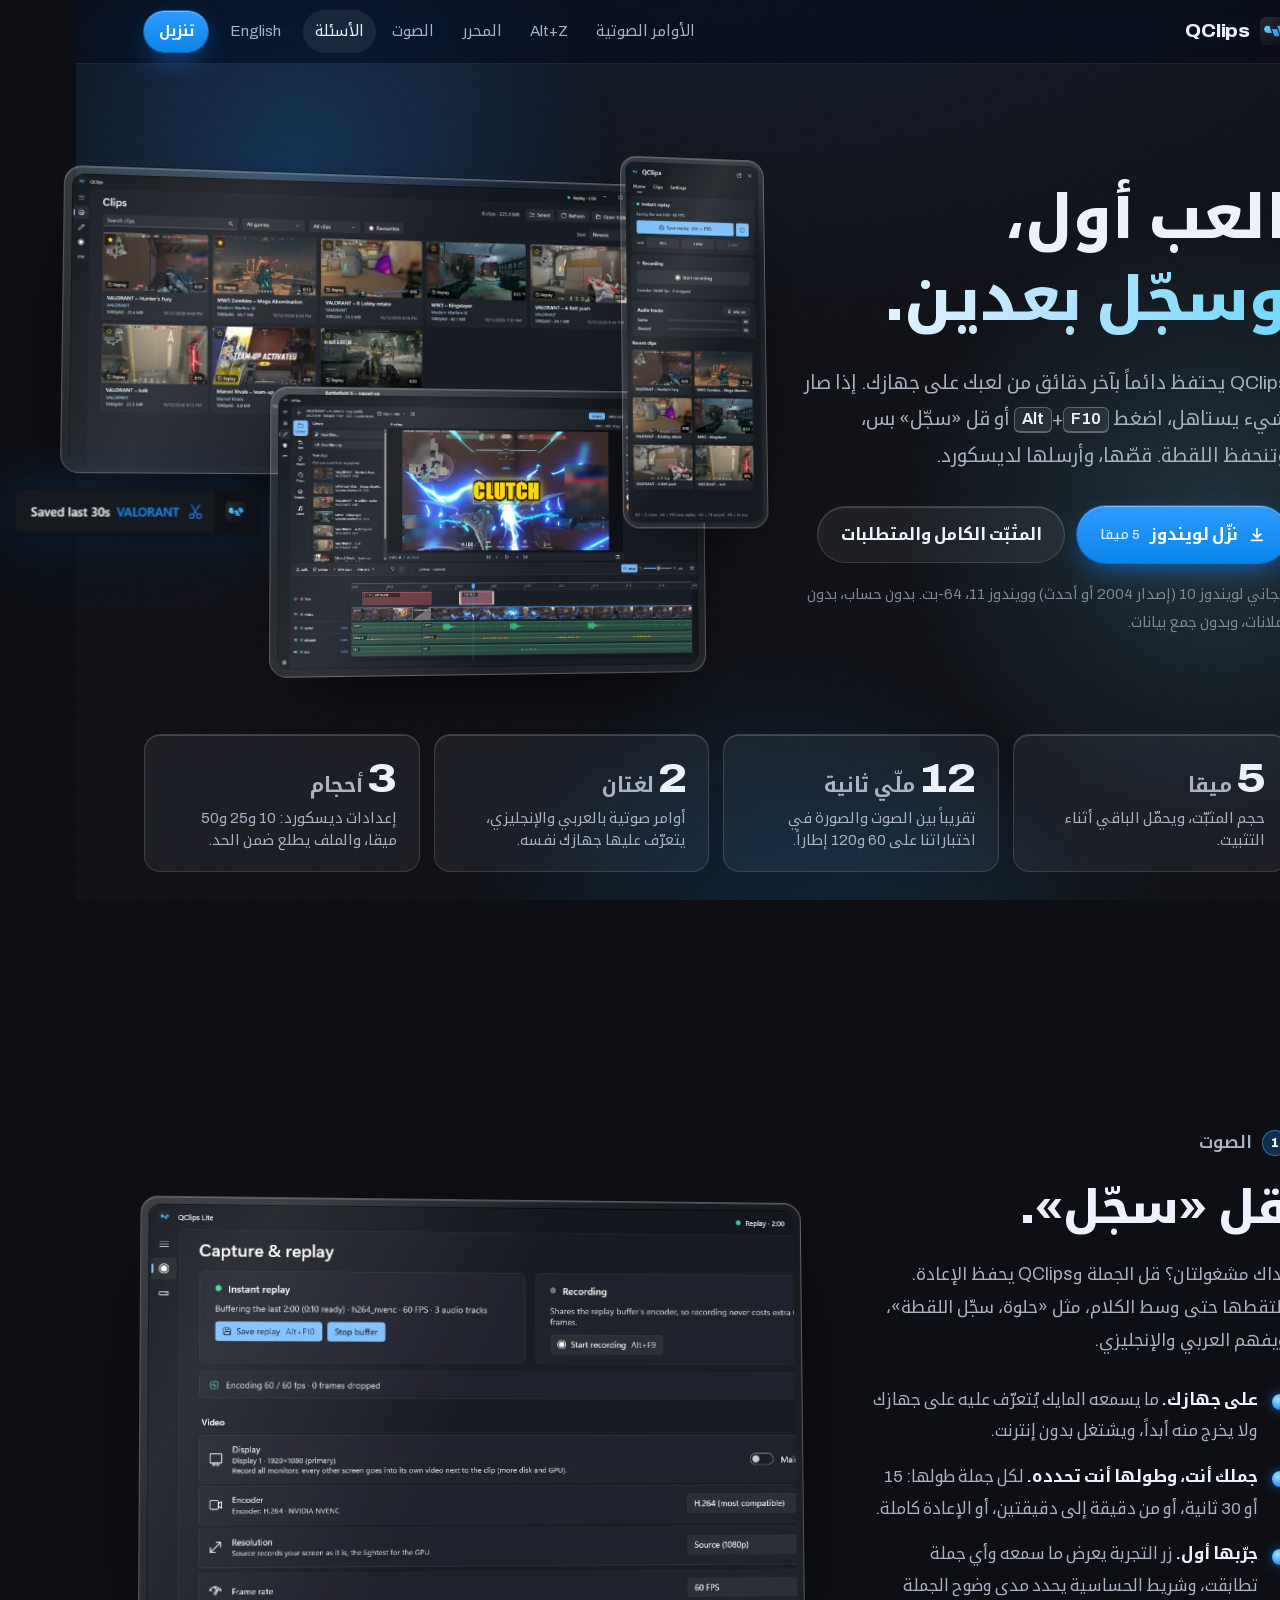
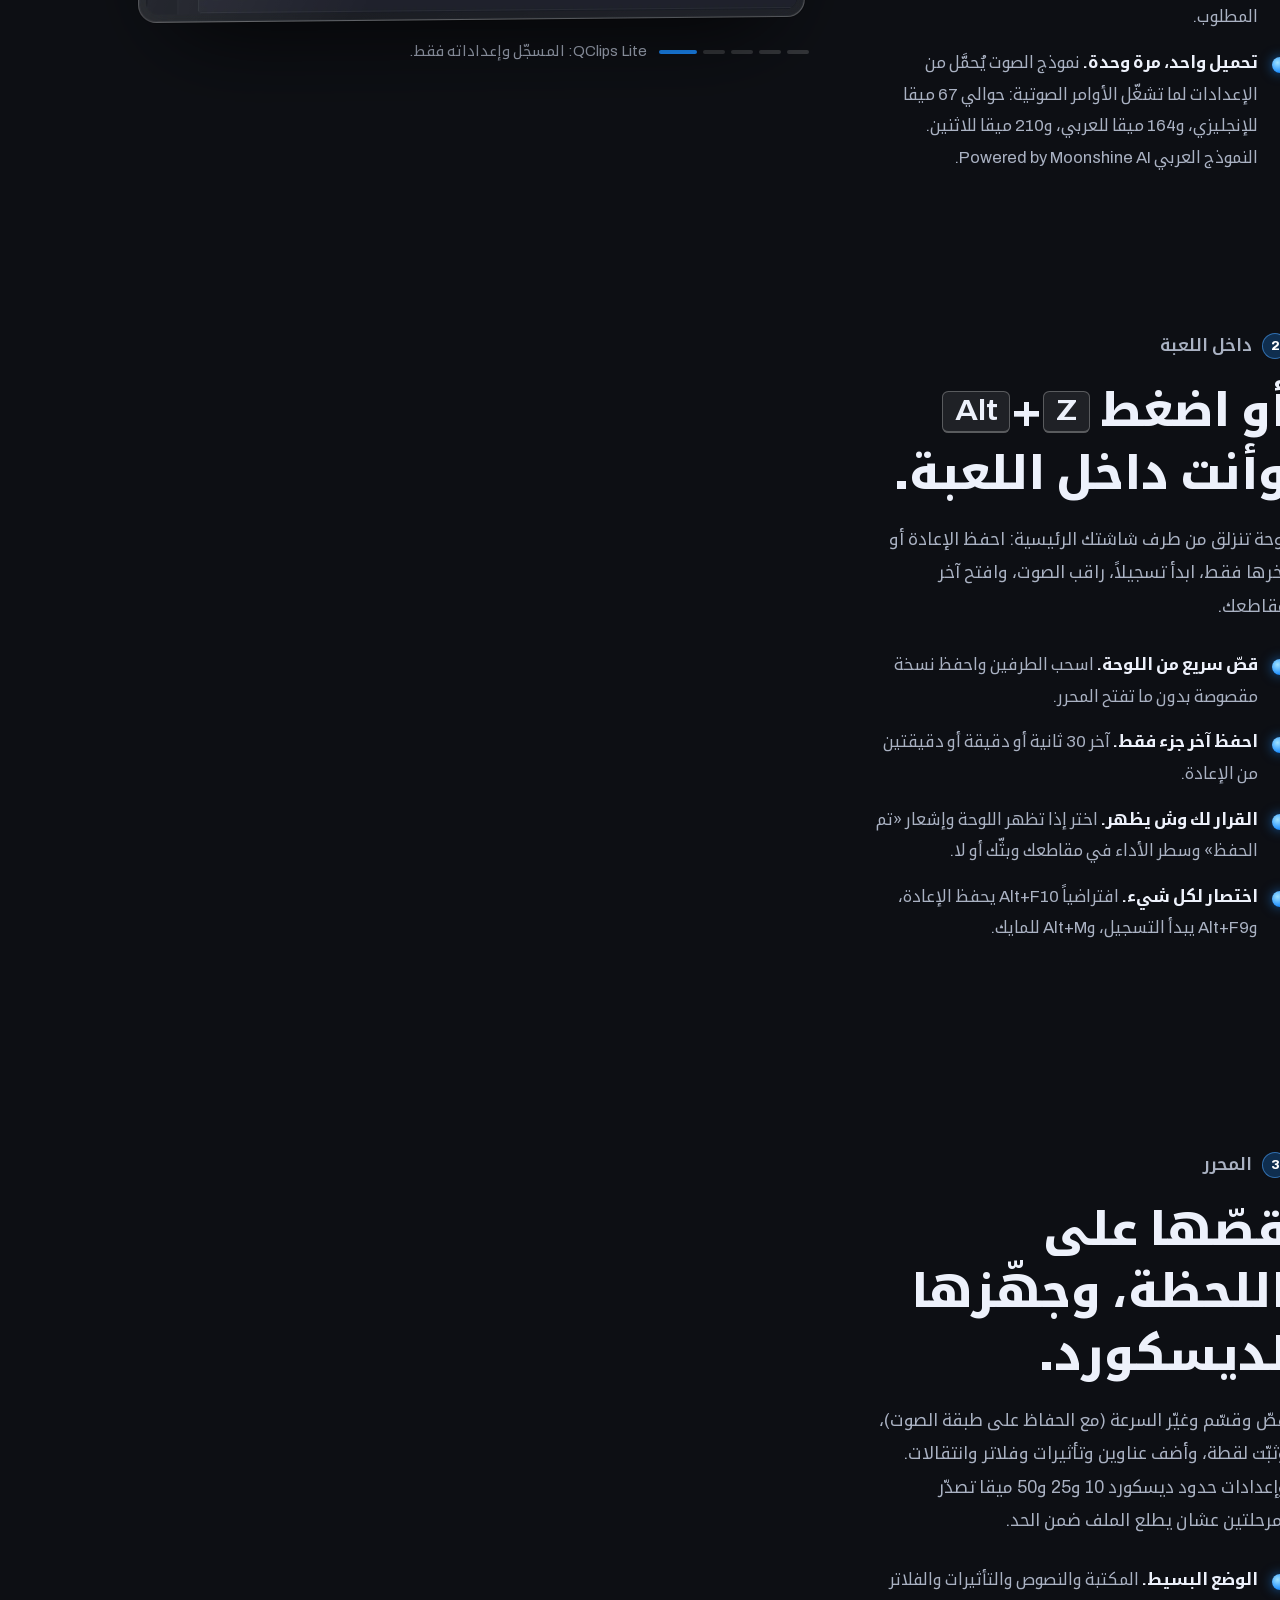
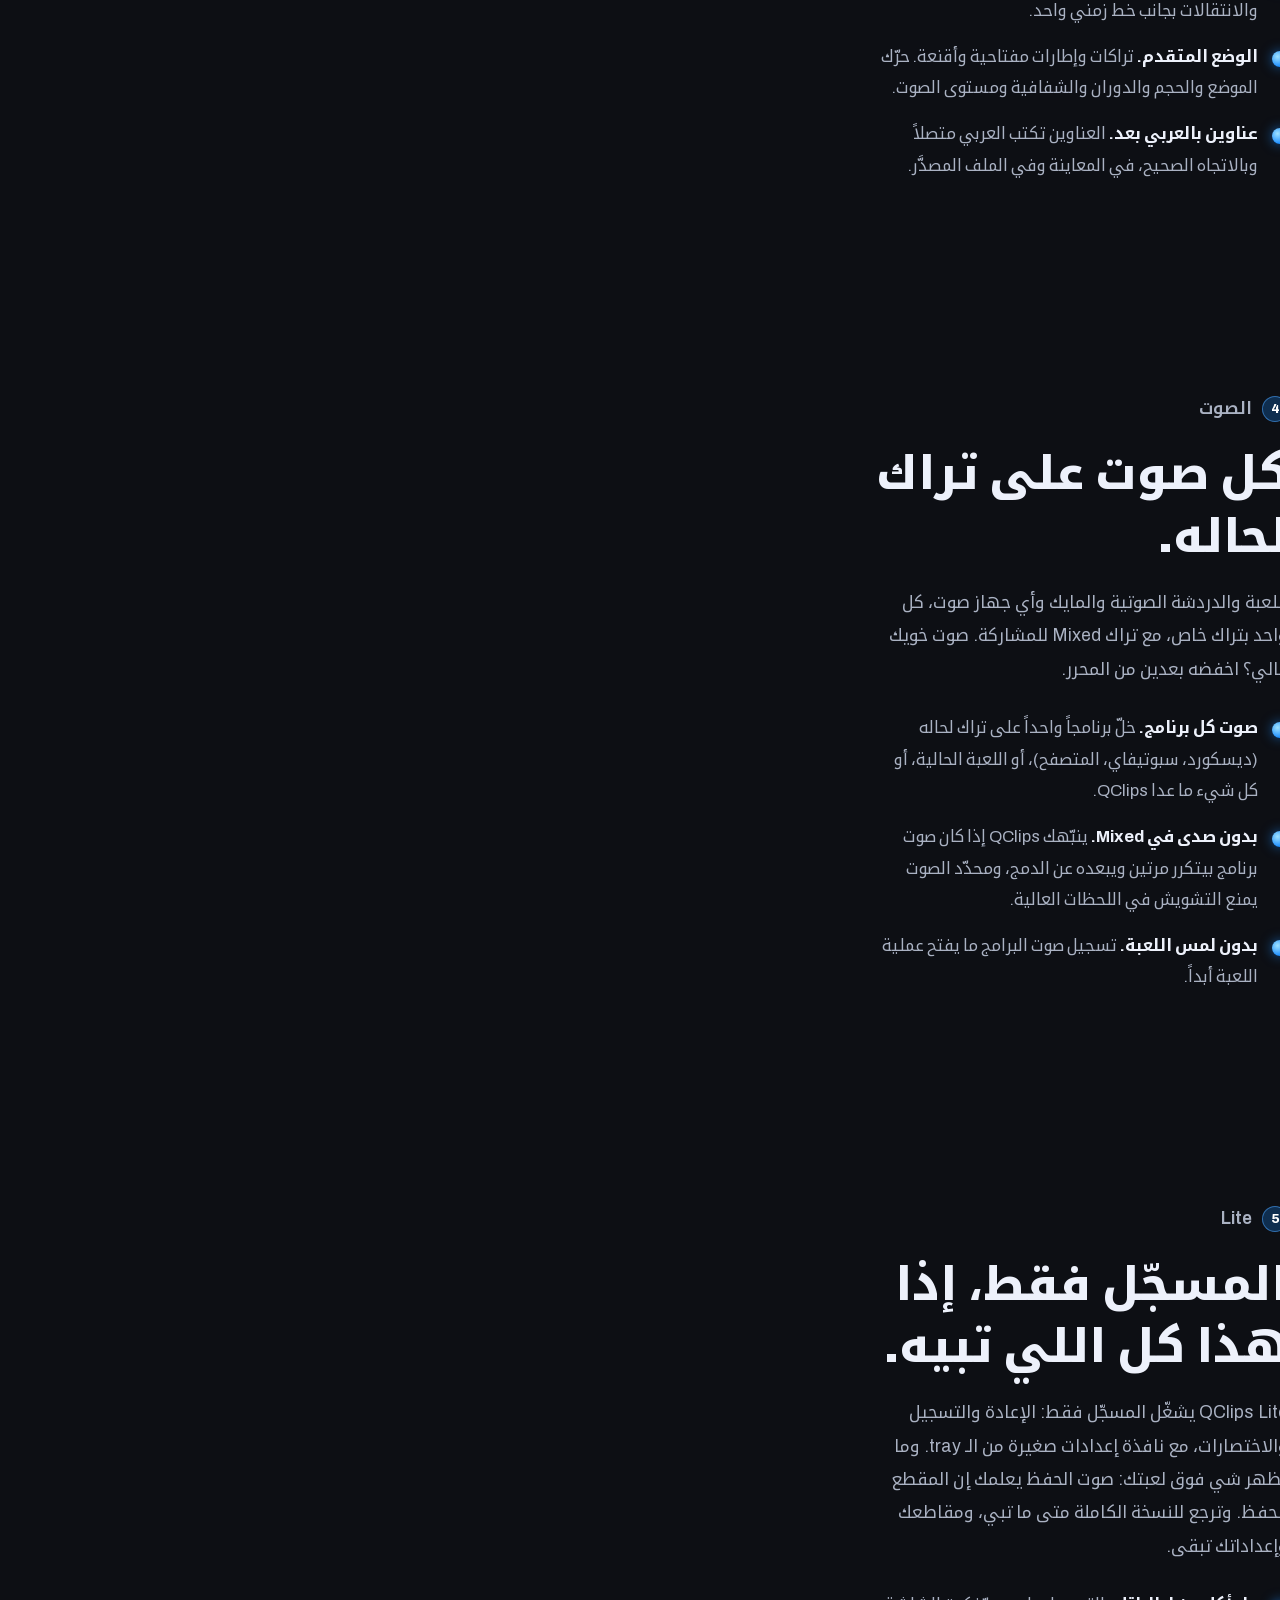
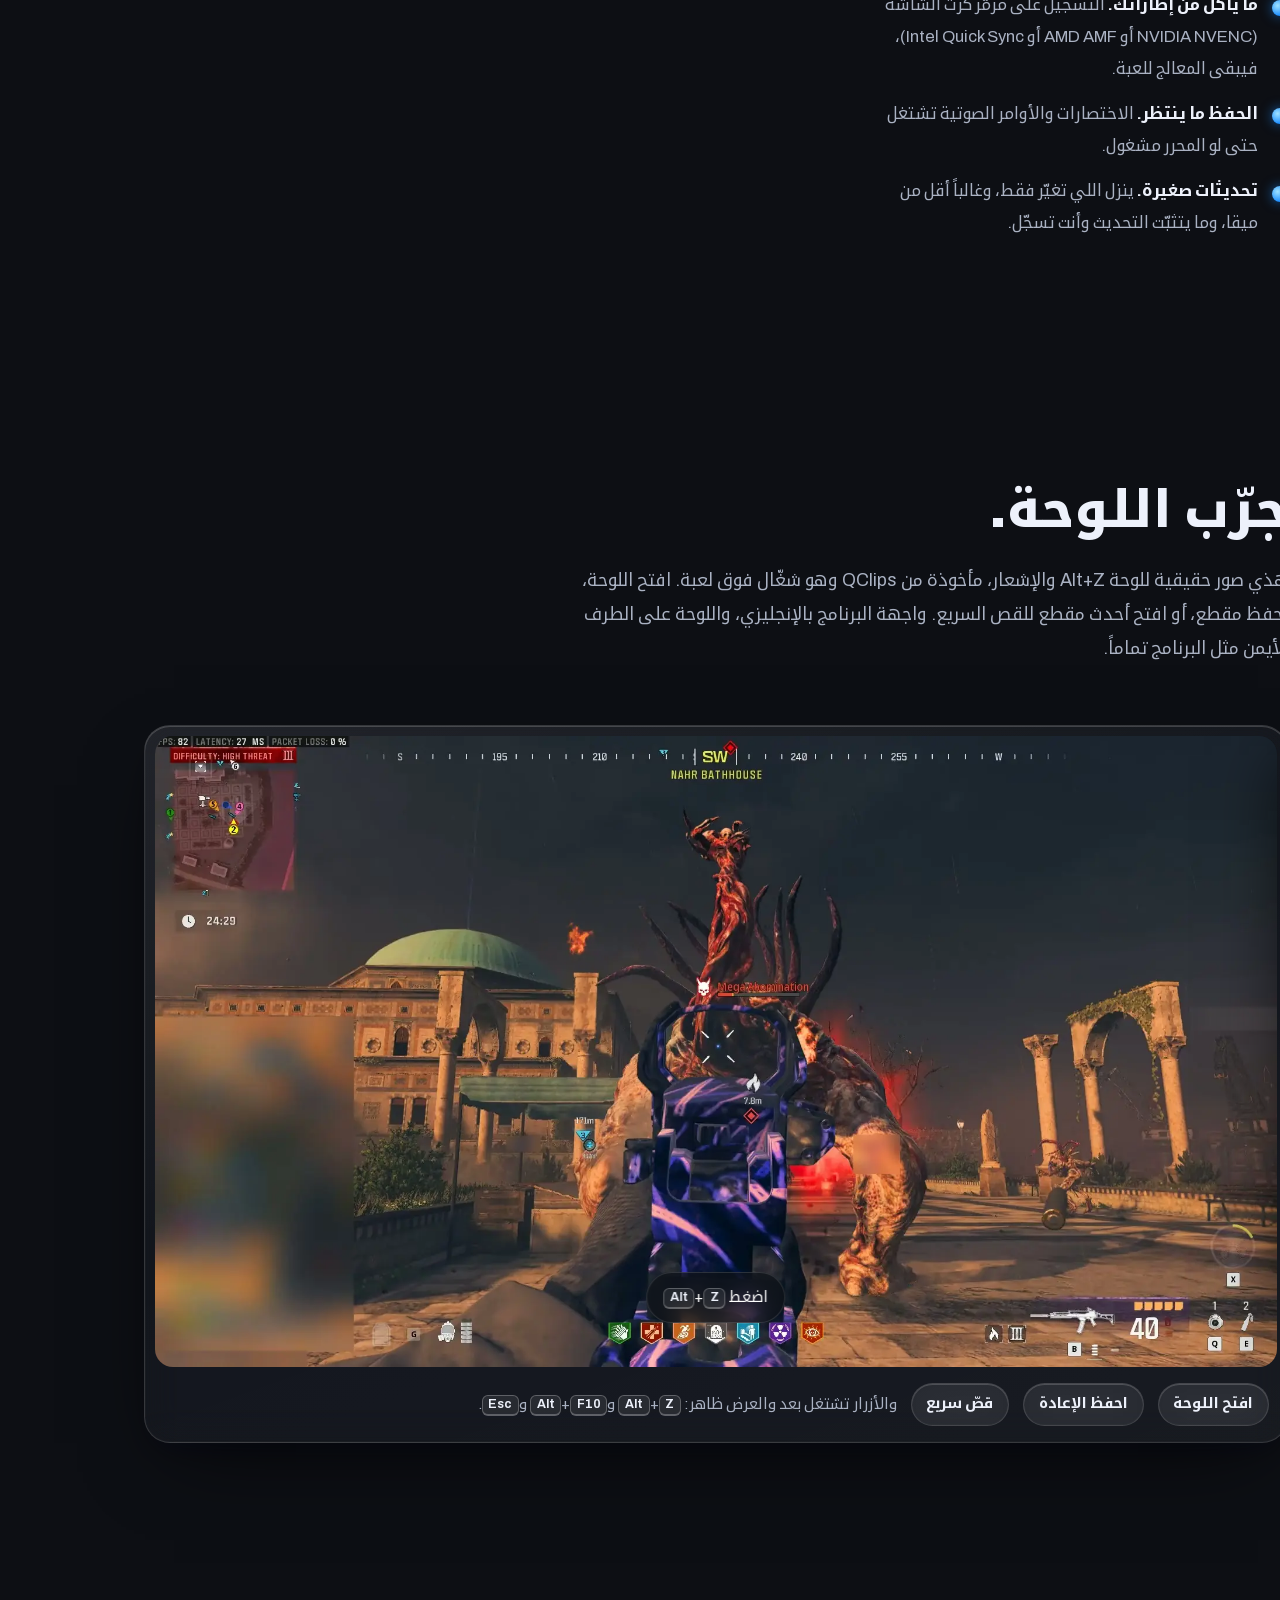
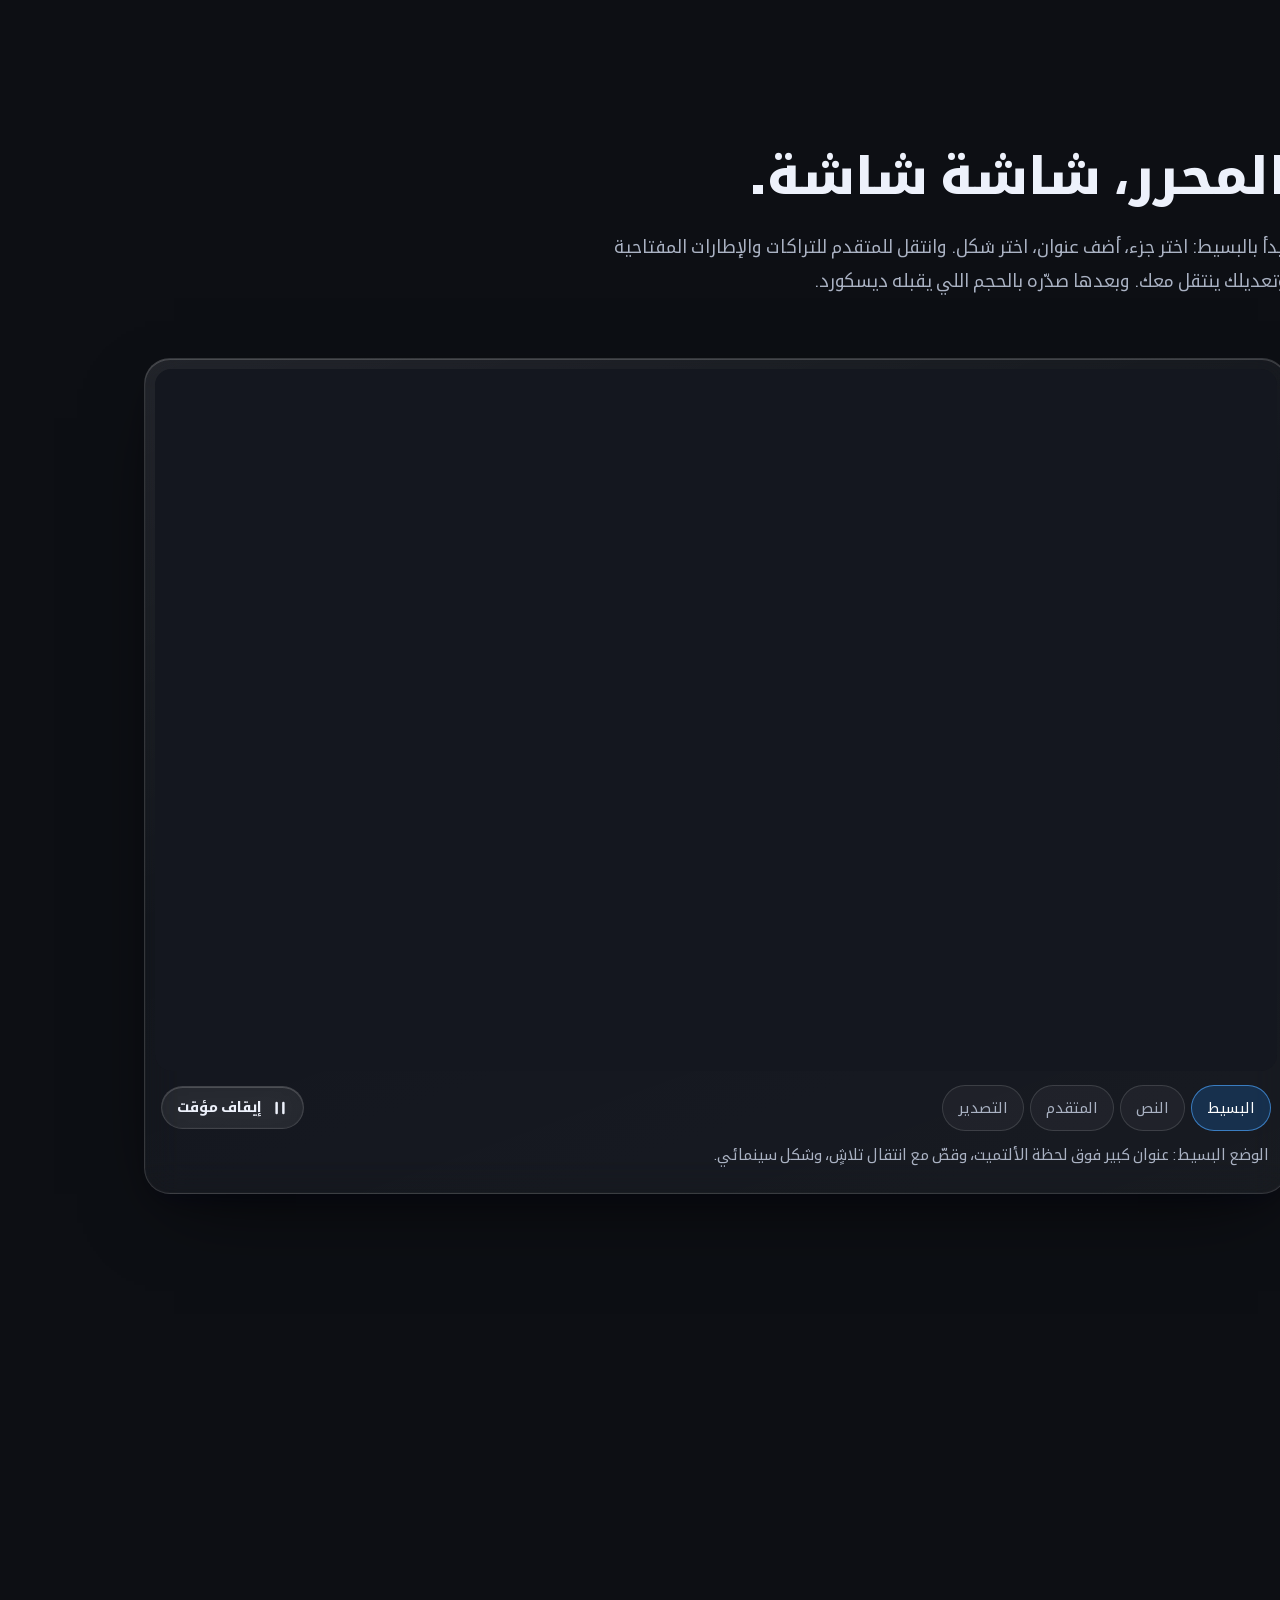
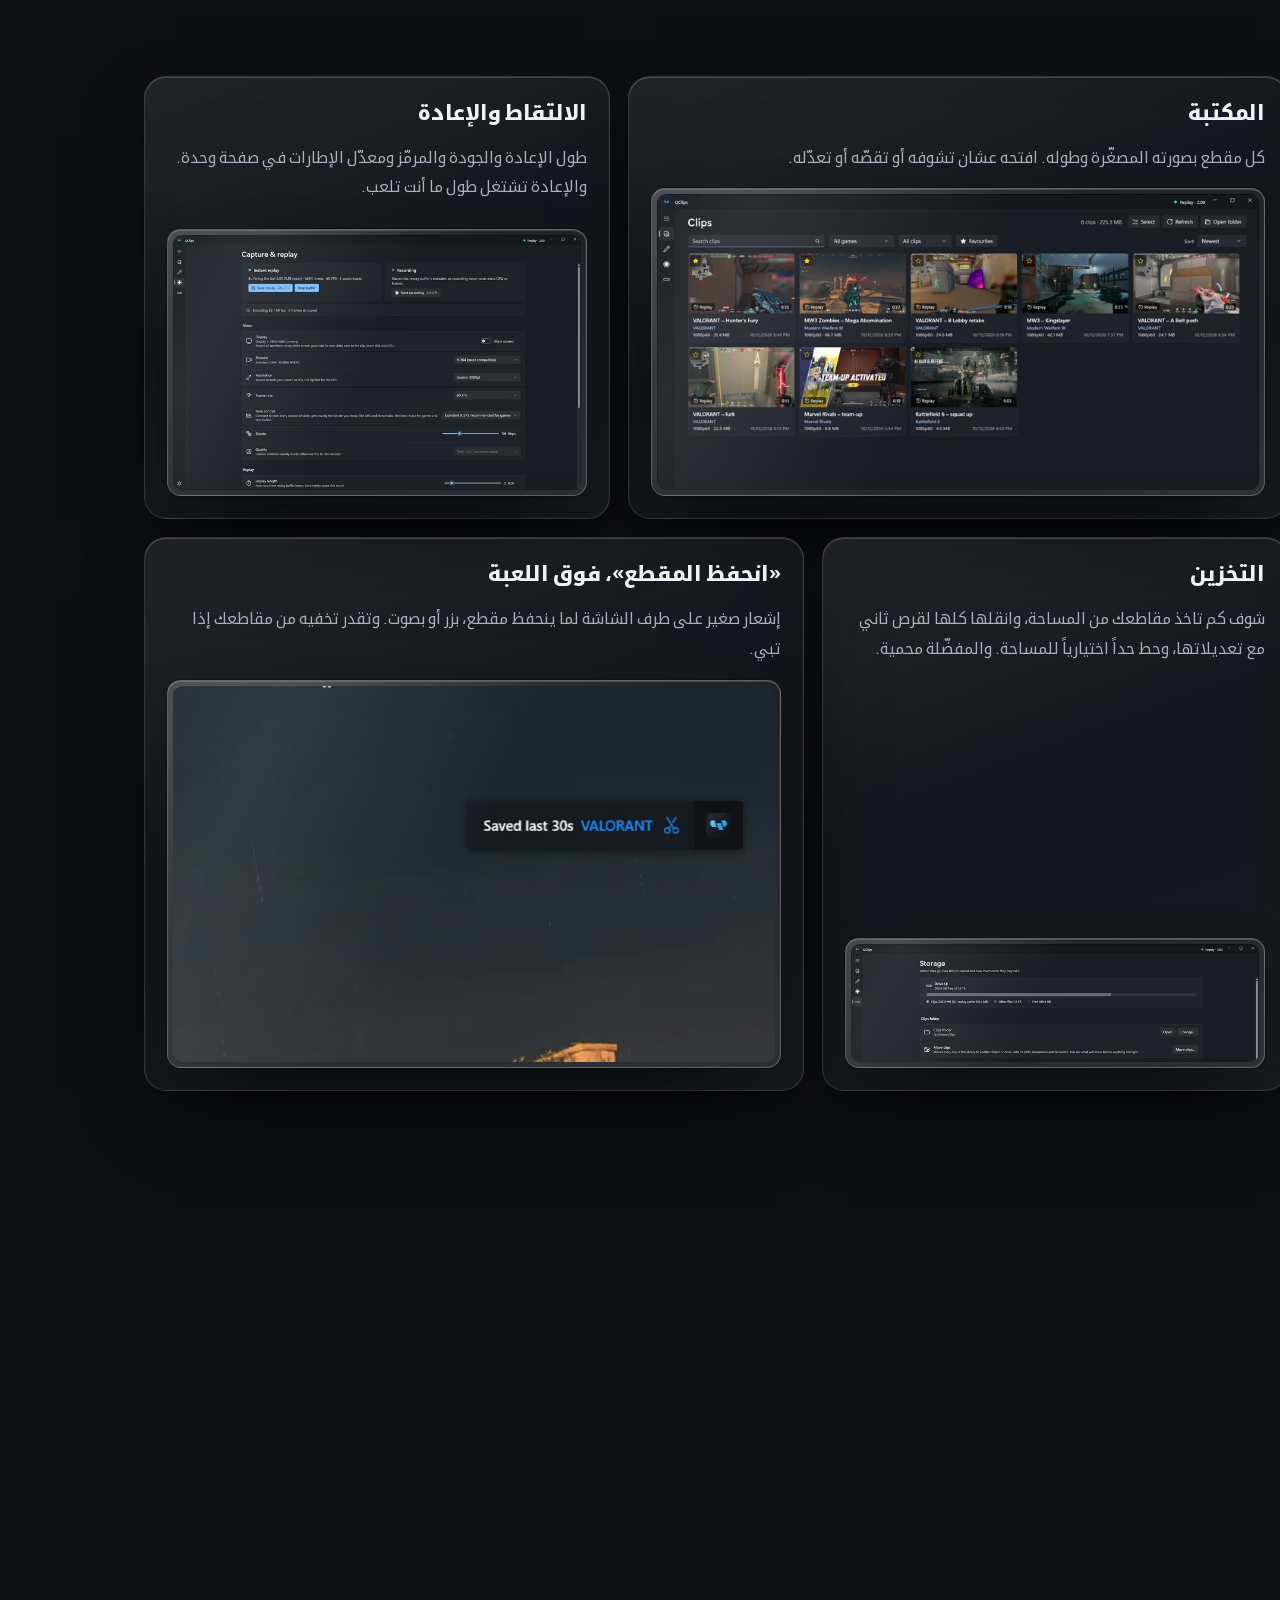
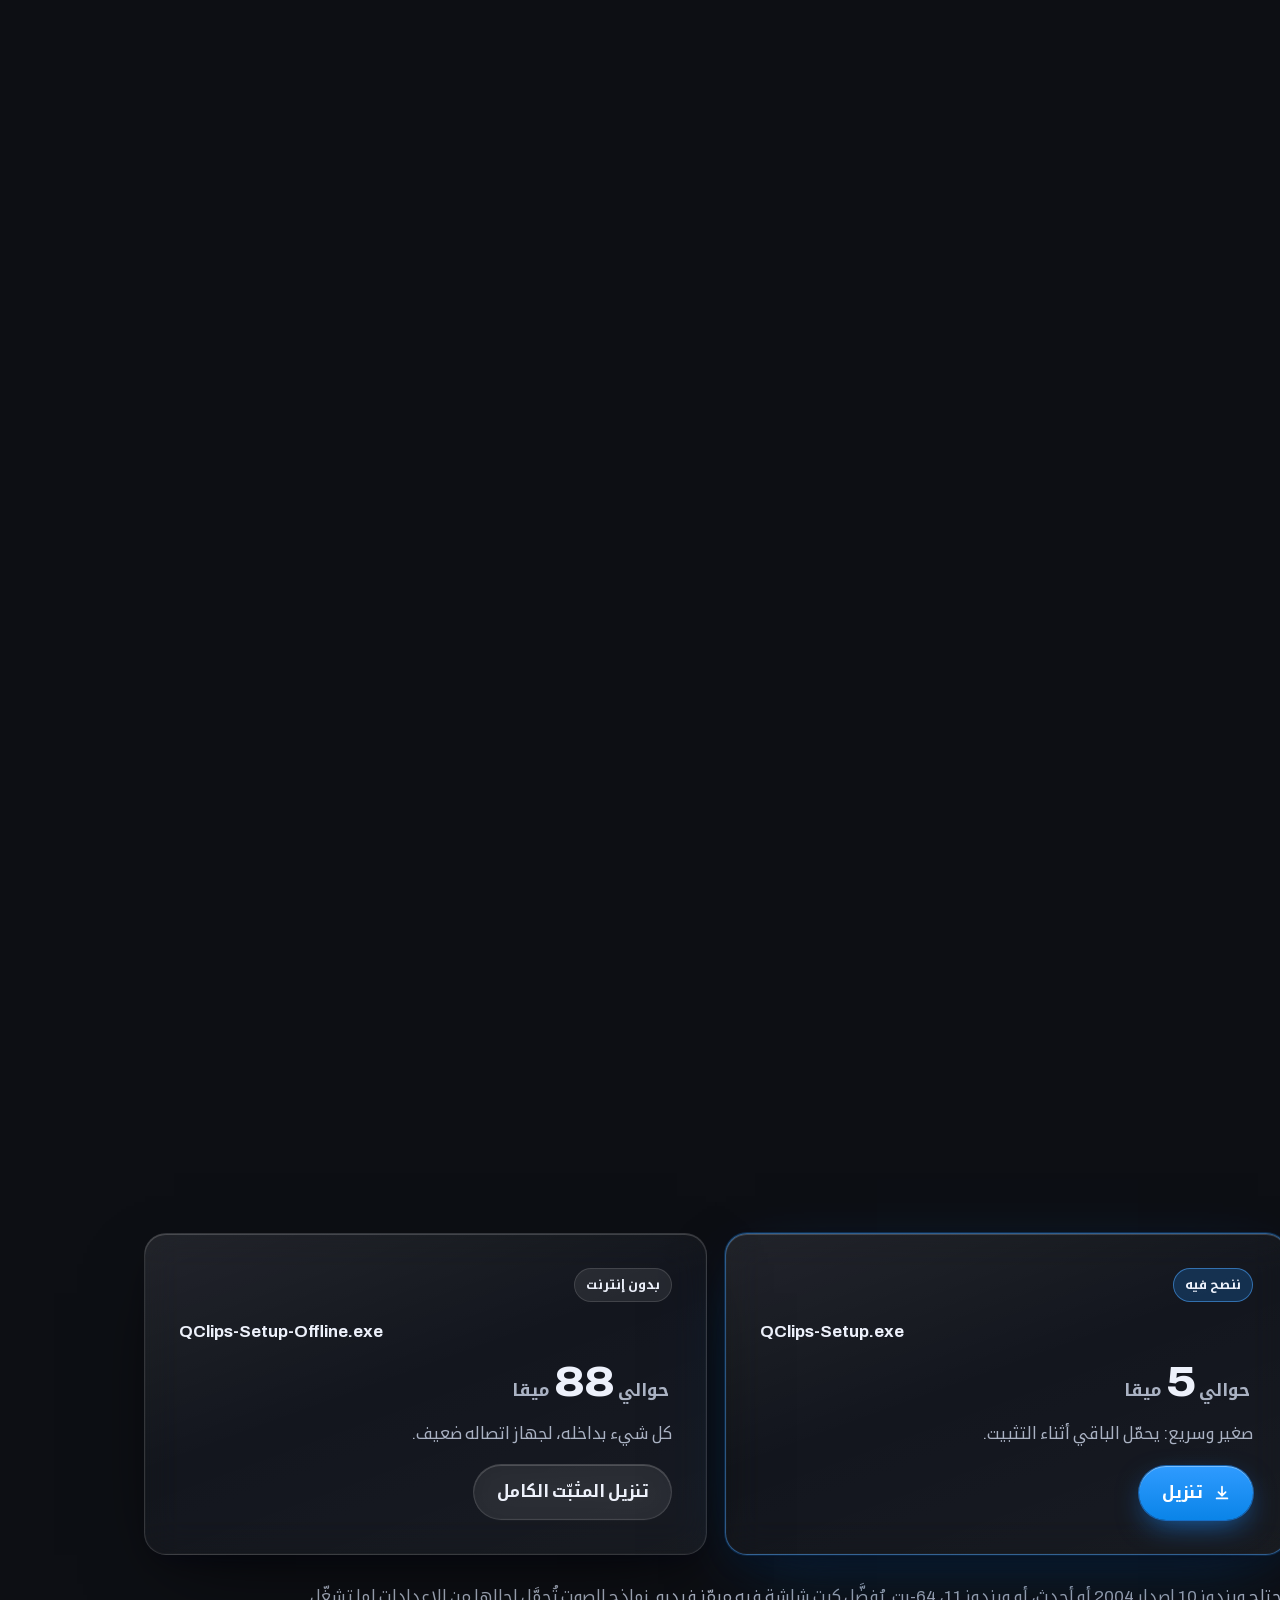
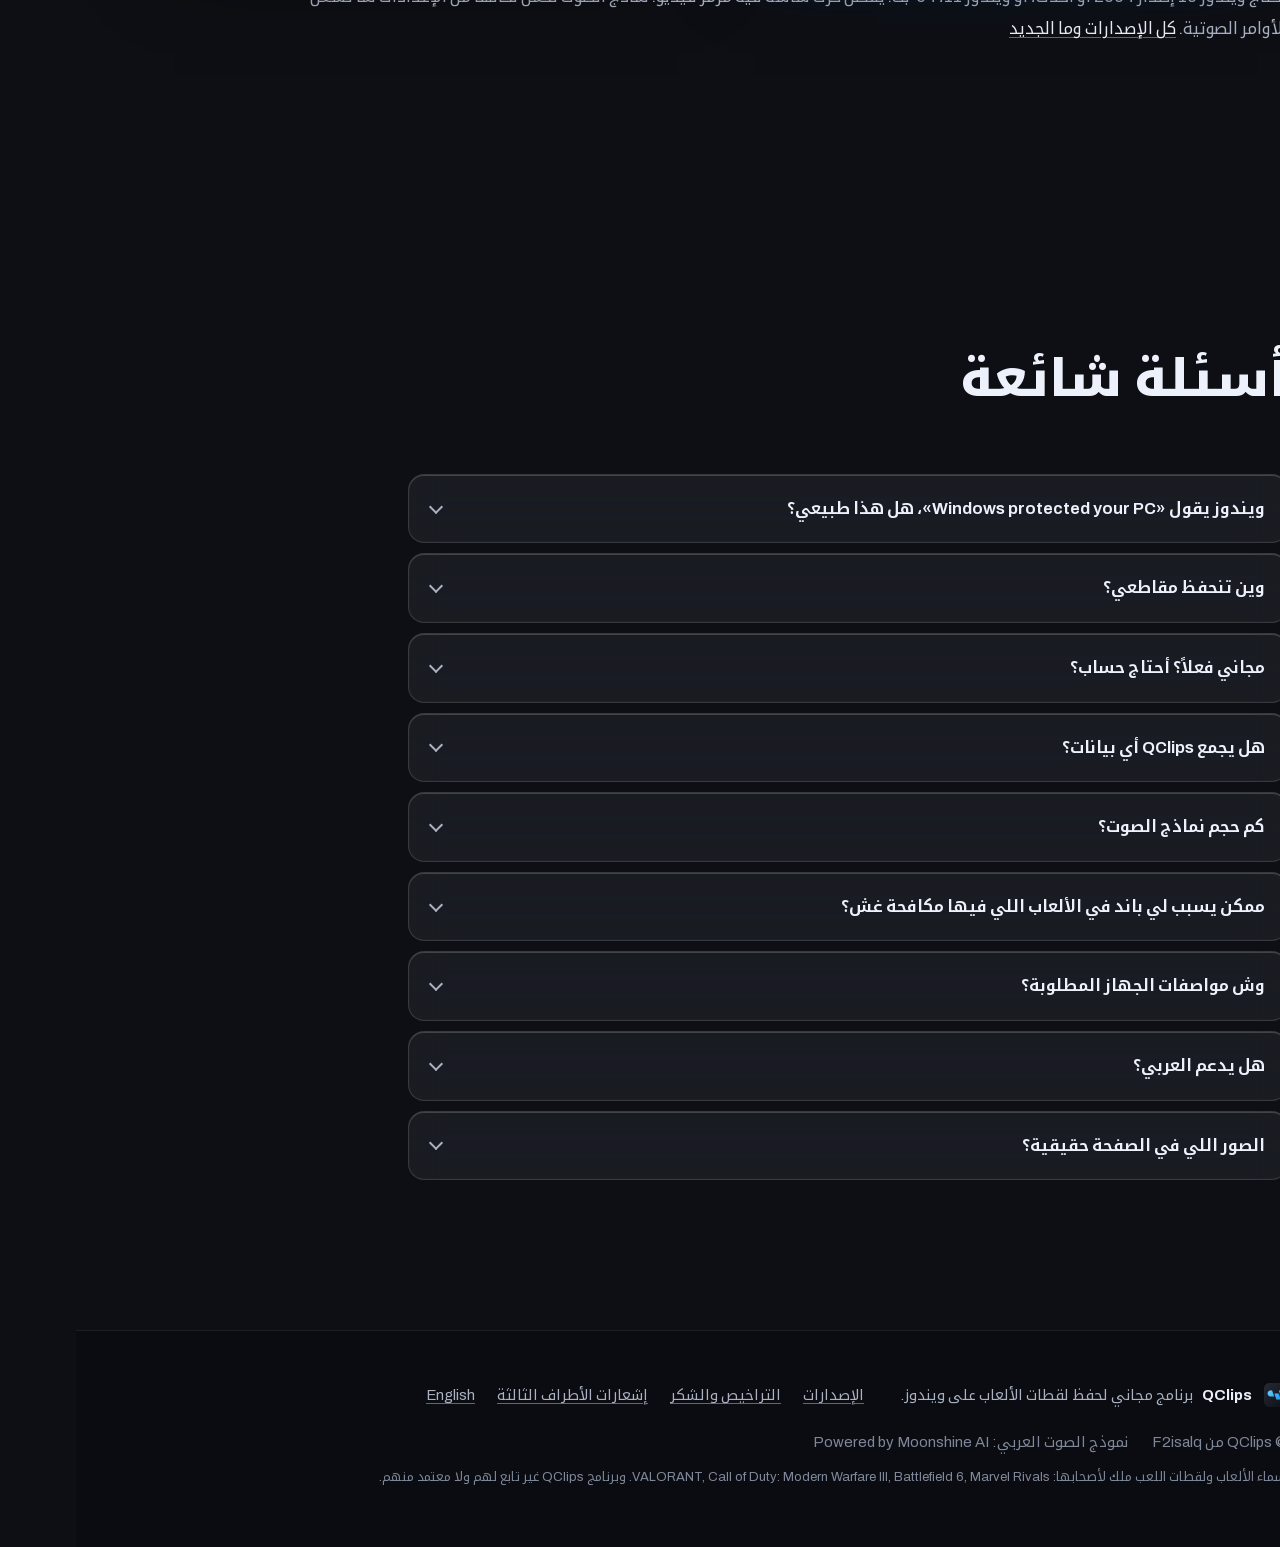
==== ar/index.html @ ee12fcdf "QClips 2.0.3: Lite shows nothing over games; FFmpeg 8.1.3 source and patch in the licenses" ====
<!doctype html>
<html lang="ar" dir="rtl">
<head>
<meta charset="utf-8">
<meta name="viewport" content="width=device-width, initial-scale=1">
<title>QClips: العب أول، وسجّل بعدين. برنامج مجاني لحفظ لقطات الألعاب على ويندوز</title>
<meta name="description" content="QClips يحتفظ بآخر دقائق من لعبك على جهازك. اضغط Alt+F10 أو قل «سجّل» وتنحفظ اللقطة، بالعربي أو الإنجليزي. قصّها وجهّزها بحجم ديسكورد. مجاني، بدون حساب، بدون جمع بيانات.">
<meta name="theme-color" content="#0d0f14">
<meta name="color-scheme" content="dark">
<link rel="icon" href="../favicon.ico" sizes="any">
<link rel="icon" href="../favicon.svg" type="image/svg+xml">
<link rel="icon" href="../favicon-32.png" type="image/png" sizes="32x32">
<link rel="apple-touch-icon" href="../apple-touch-icon.png">
<link rel="alternate" hreflang="en" href="../">
<link rel="alternate" hreflang="ar" href="./">
<meta property="og:title" content="QClips: العب أول، وسجّل بعدين">
<meta property="og:description" content="برنامج مجاني لحفظ لقطات الألعاب على ويندوز. يحتفظ بآخر دقائق من لعبك؛ قل «سجّل» أو اضغط زر وتنحفظ اللقطة، ثم قصّها لديسكورد.">
<meta property="og:type" content="website">
<meta property="og:image" content="../img/og.jpg">
<link rel="preload" href="../fonts/noto-kufi-arabic.woff2" as="font" type="font/woff2" crossorigin>
<link rel="preload" href="../fonts/archivo.woff2" as="font" type="font/woff2" crossorigin>
<link rel="stylesheet" href="../css/site.css">
<script src="../js/site.js" defer></script>
</head>
<body>
<a class="skip" href="#main">انتقل إلى المحتوى</a>
<div class="aurora" aria-hidden="true"><i class="a1"></i><i class="a2"></i><i class="a3"></i><i class="a4"></i></div>

<header class="site-header">
  <div class="wrap">
    <a class="brand" href="./" aria-label="الصفحة الرئيسية لـ QClips"><img src="../img/logo.png" alt="" width="28" height="28"><span lang="en">QClips</span></a>
    <nav class="nav" id="nav" aria-label="القائمة الرئيسية">
      <a href="#voice">الأوامر الصوتية</a>
      <a href="#overlay"><span class="ltr">Alt+Z</span></a>
      <a href="#editor">المحرر</a>
      <a href="#audio">الصوت</a>
      <a href="#faq">الأسئلة</a>
    </nav>
    <a class="lang" href="../" hreflang="en" lang="en">English</a>
    <a class="btn primary sm" href="#download">تنزيل</a>
    <button class="menu-btn" type="button" aria-controls="nav" aria-expanded="false" aria-label="القائمة">
      <svg viewBox="0 0 20 20" aria-hidden="true"><path d="M3 6h14M3 14h14" stroke="currentColor" stroke-width="1.8" stroke-linecap="round"/></svg>
    </button>
  </div>
</header>

<main id="main">

<!-- Hero: the real app, layered in depth -->
<section class="hero" aria-labelledby="hero-title">
  <div class="wrap">
    <div class="hero-grid">
      <div class="hero-copy">
        <h1 id="hero-title"><span class="l">العب أول،</span> <span class="l">وسجّل بعدين.</span></h1>
        <p class="lead">QClips يحتفظ دائماً بآخر دقائق من لعبك على جهازك. إذا صار شيء يستاهل، اضغط <span class="keys"><kbd>Alt</kbd>+<kbd>F10</kbd></span> أو قل «سجّل» بس، وتنحفظ اللقطة. قصّها، وأرسلها لديسكورد.</p>
        <div class="cta">
          <a class="btn primary" href="https://github.com/F2isalq/QClips-Releases/releases/latest/download/QClips-Setup.exe">
            <svg viewBox="0 0 20 20" aria-hidden="true"><path d="M10 3v10m0 0l-4-4m4 4l4-4M4 16h12" fill="none" stroke="currentColor" stroke-width="1.9" stroke-linecap="round" stroke-linejoin="round"/></svg>
            نزّل لويندوز <small>5 ميقا</small></a>
          <a class="btn ghost" href="#download">المثبّت الكامل والمتطلبات</a>
        </div>
        <p class="fine">مجاني لويندوز 10 (إصدار 2004 أو أحدث) وويندوز 11، 64-بت. بدون حساب، بدون إعلانات، وبدون جمع بيانات.</p>
      </div>

      <div class="stack" role="img" aria-label="صور من QClips: مكتبة المقاطع، والمحرر وعليه عنوان كبير «CLUTCH» فوق مقطع، ولوحة Alt+Z، وإشعار «Saved last 30s».">
        <div class="stack-in" id="stack">
          <div class="layer l-main"><div class="px" data-depth="30"><div class="screen">
            <picture><source type="image/avif" srcset="../img/library-800.avif 793w, ../img/library-1600.avif 1586w" sizes="(max-width: 1060px) 86vw, 640px"><img src="../img/library-800.webp" srcset="../img/library-800.webp 793w, ../img/library-1600.webp 1586w" sizes="(max-width: 1060px) 86vw, 640px" width="1586" height="780" alt="" fetchpriority="high"></picture>
          </div></div></div>
          <div class="layer l-ed"><div class="px" data-depth="70"><div class="screen">
            <picture><source type="image/avif" srcset="../img/editor-simple-800.avif 793w, ../img/editor-simple-1600.avif 1586w" sizes="(max-width: 1060px) 66vw, 480px"><img src="../img/editor-simple-800.webp" srcset="../img/editor-simple-800.webp 793w, ../img/editor-simple-1600.webp 1586w" sizes="(max-width: 1060px) 66vw, 480px" width="1586" height="993" alt=""></picture>
          </div></div></div>
          <div class="layer l-az"><div class="px" data-depth="110"><div class="screen">
            <picture><source type="image/avif" srcset="../img/altz-panel-1x.avif 1x, ../img/altz-panel-2x.avif 2x"><img src="../img/altz-panel-1x.webp" srcset="../img/altz-panel-1x.webp 1x, ../img/altz-panel-2x.webp 2x" width="419" height="1080" alt=""></picture>
          </div></div></div>
          <div class="layer l-toast"><div class="px" data-depth="150"><span class="chip">
            <picture><source type="image/avif" srcset="../img/toast.avif"><img src="../img/toast.webp" srcset="../img/toast.webp" width="344" height="84" alt=""></picture>
          </span></div></div>
        </div>
      </div>
    </div>

    <ul class="facts" aria-label="QClips بالأرقام">
      <li class="stat" data-reveal style="--i:0"><b><span class="num" data-count="5">5</span><small>ميقا</small></b><span>حجم المثبّت، ويحمّل الباقي أثناء التثبيت.</span></li>
      <li class="stat" data-reveal style="--i:1"><b><span class="num" data-count="12">12</span><small>ملّي ثانية</small></b><span>تقريباً بين الصوت والصورة في اختباراتنا على 60 و120 إطاراً.</span></li>
      <li class="stat" data-reveal style="--i:2"><b><span class="num" data-count="2">2</span><small>لغتان</small></b><span>أوامر صوتية بالعربي والإنجليزي، يتعرّف عليها جهازك نفسه.</span></li>
      <li class="stat" data-reveal style="--i:3"><b><span class="num" data-count="3">3</span><small>أحجام</small></b><span>إعدادات ديسكورد: 10 و25 و50 ميقا، والملف يطلع ضمن الحد.</span></li>
    </ul>
  </div>
</section>

<!-- The tour: one glass screen that changes as you read -->
<section class="tour" aria-label="وش يسوي QClips">
  <div class="wrap tour-grid">
    <div class="steps">

      <article class="step" id="voice" aria-labelledby="voice-title">
        <p class="step-num"><i>1</i>الصوت</p>
        <h2 id="voice-title">قل «سجّل».</h2>
        <p>يداك مشغولتان؟ قل الجملة وQClips يحفظ الإعادة. يلتقطها حتى وسط الكلام، مثل «حلوة، سجّل اللقطة»، ويفهم العربي والإنجليزي.</p>
        <ul class="ticks">
          <li><b>على جهازك.</b> ما يسمعه المايك يُتعرّف عليه على جهازك ولا يخرج منه أبداً، ويشتغل بدون إنترنت.</li>
          <li><b>جملك أنت، وطولها أنت تحدده.</b> لكل جملة طولها: 15 أو 30 ثانية، أو من دقيقة إلى دقيقتين، أو الإعادة كاملة.</li>
          <li><b>جرّبها أول.</b> زر التجربة يعرض ما سمعه وأي جملة تطابقت، وشريط الحساسية يحدد مدى وضوح الجملة المطلوب.</li>
          <li><b>تحميل واحد، مرة وحدة.</b> نموذج الصوت يُحمَّل من الإعدادات لما تشغّل الأوامر الصوتية: حوالي 67 ميقا للإنجليزي، و164 ميقا للعربي، و210 ميقا للاثنين. النموذج العربي <span lang="en" dir="ltr">Powered by Moonshine AI</span>.</li>
        </ul>
        <div class="shot-sm screen"><picture><source type="image/avif" srcset="../img/settings-voice-800.avif 793w, ../img/settings-voice-1600.avif 1586w" sizes="92vw"><img src="../img/settings-voice-800.webp" srcset="../img/settings-voice-800.webp 793w, ../img/settings-voice-1600.webp 1586w" sizes="92vw" width="1586" height="993" loading="lazy" decoding="async" alt="إعدادات QClips، قسم الأوامر الصوتية: الجملتان «clip it» و«clip that» وطول كل منهما، والمايك، والحساسية، وزر التجربة."></picture></div>
      </article>

      <article class="step" id="overlay" aria-labelledby="overlay-title">
        <p class="step-num"><i>2</i>داخل اللعبة</p>
        <h2 id="overlay-title">أو اضغط <span class="keys"><kbd>Alt</kbd>+<kbd>Z</kbd></span> وأنت داخل اللعبة.</h2>
        <p>لوحة تنزلق من طرف شاشتك الرئيسية: احفظ الإعادة أو آخرها فقط، ابدأ تسجيلاً، راقب الصوت، وافتح آخر مقاطعك.</p>
        <ul class="ticks">
          <li><b>قصّ سريع من اللوحة.</b> اسحب الطرفين واحفظ نسخة مقصوصة بدون ما تفتح المحرر.</li>
          <li><b>احفظ آخر جزء فقط.</b> آخر 30 ثانية أو دقيقة أو دقيقتين من الإعادة.</li>
          <li><b>القرار لك وش يظهر.</b> اختر إذا تظهر اللوحة وإشعار «تم الحفظ» وسطر الأداء في مقاطعك وبثّك أو لا.</li>
          <li><b>اختصار لكل شيء.</b> افتراضياً <span class="ltr">Alt+F10</span> يحفظ الإعادة، و<span class="ltr">Alt+F9</span> يبدأ التسجيل، و<span class="ltr">Alt+M</span> للمايك.</li>
        </ul>
        <div class="shot-sm screen"><picture><source type="image/avif" srcset="../img/altz-open-960.avif 960w, ../img/altz-open-1920.avif 1920w" sizes="92vw"><img src="../img/altz-open-960.webp" srcset="../img/altz-open-960.webp 960w, ../img/altz-open-1920.webp 1920w" sizes="92vw" width="1920" height="1080" loading="lazy" decoding="async" alt="لوحة Alt+Z مفتوحة على الطرف الأيمن من الشاشة فوق طور الزومبي في Modern Warfare III، فيها الإعادة الفورية والتسجيل وتراكات الصوت وآخر المقاطع."></picture></div>
      </article>

      <article class="step" id="editor" aria-labelledby="editor-title">
        <p class="step-num"><i>3</i>المحرر</p>
        <h2 id="editor-title">قصّها على اللحظة، وجهّزها لديسكورد.</h2>
        <p>قصّ وقسّم وغيّر السرعة (مع الحفاظ على طبقة الصوت)، وثبّت لقطة، وأضف عناوين وتأثيرات وفلاتر وانتقالات. وإعدادات حدود ديسكورد 10 و25 و50 ميقا تصدّر بمرحلتين عشان يطلع الملف ضمن الحد.</p>
        <ul class="ticks">
          <li><b>الوضع البسيط.</b> المكتبة والنصوص والتأثيرات والفلاتر والانتقالات بجانب خط زمني واحد.</li>
          <li><b>الوضع المتقدم.</b> تراكات وإطارات مفتاحية وأقنعة. حرّك الموضع والحجم والدوران والشفافية ومستوى الصوت.</li>
          <li><b>عناوين بالعربي بعد.</b> العناوين تكتب العربي متصلاً وبالاتجاه الصحيح، في المعاينة وفي الملف المصدَّر.</li>
        </ul>
        <div class="shot-sm screen"><picture><source type="image/avif" srcset="../img/editor-simple-800.avif 793w, ../img/editor-simple-1600.avif 1586w" sizes="92vw"><img src="../img/editor-simple-800.webp" srcset="../img/editor-simple-800.webp 793w, ../img/editor-simple-1600.webp 1586w" sizes="92vw" width="1586" height="993" loading="lazy" decoding="async" alt="محرر QClips بالوضع البسيط: عنوان «CLUTCH» فوق مقطع من VALORANT لحظة الألتميت، وشريط اسم، وخط زمني فيه قصّ وانتقال تلاشٍ وتراكات الصوت."></picture></div>
      </article>

      <article class="step" id="audio" aria-labelledby="audio-title">
        <p class="step-num"><i>4</i>الصوت</p>
        <h2 id="audio-title">كل صوت على تراك لحاله.</h2>
        <p>اللعبة والدردشة الصوتية والمايك وأي جهاز صوت، كل واحد بتراك خاص، مع تراك <span lang="en" dir="ltr">Mixed</span> للمشاركة. صوت خويك عالي؟ اخفضه بعدين من المحرر.</p>
        <ul class="ticks">
          <li><b>صوت كل برنامج.</b> خلّ برنامجاً واحداً على تراك لحاله (ديسكورد، سبوتيفاي، المتصفح)، أو اللعبة الحالية، أو كل شيء ما عدا QClips.</li>
          <li><b>بدون صدى في <span lang="en" dir="ltr">Mixed</span>.</b> ينبّهك QClips إذا كان صوت برنامج بيتكرر مرتين ويبعده عن الدمج، ومحدّد الصوت يمنع التشويش في اللحظات العالية.</li>
          <li><b>بدون لمس اللعبة.</b> تسجيل صوت البرامج ما يفتح عملية اللعبة أبداً.</li>
        </ul>
        <div class="shot-sm screen"><picture><source type="image/avif" srcset="../img/editor-advanced-800.avif 793w, ../img/editor-advanced-1600.avif 1586w" sizes="92vw"><img src="../img/editor-advanced-800.webp" srcset="../img/editor-advanced-800.webp 793w, ../img/editor-advanced-1600.webp 1586w" sizes="92vw" width="1586" height="993" loading="lazy" decoding="async" alt="المحرر بالوضع المتقدم وفيه إطارات مفتاحية على الفيديو، وتراكات Game وDiscord وMic على الخط الزمني."></picture></div>
      </article>

      <article class="step" id="lite" aria-labelledby="lite-title">
        <p class="step-num"><i>5</i><span lang="en">Lite</span></p>
        <h2 id="lite-title">المسجّل فقط، إذا هذا كل اللي تبيه.</h2>
        <p><span lang="en">QClips Lite</span> يشغّل المسجّل فقط: الإعادة والتسجيل والاختصارات، مع نافذة إعدادات صغيرة من الـ tray. وما يظهر شي فوق لعبتك: صوت الحفظ يعلمك إن المقطع انحفظ. وترجع للنسخة الكاملة متى ما تبي، ومقاطعك وإعداداتك تبقى.</p>
        <ul class="ticks">
          <li><b>ما يأكل من إطاراتك.</b> التسجيل على مرمّز كرت الشاشة (<span class="ltr">NVIDIA NVENC</span> أو <span class="ltr">AMD AMF</span> أو <span class="ltr">Intel Quick Sync</span>)، فيبقى المعالج للعبة.</li>
          <li><b>الحفظ ما ينتظر.</b> الاختصارات والأوامر الصوتية تشتغل حتى لو المحرر مشغول.</li>
          <li><b>تحديثات صغيرة.</b> ينزل اللي تغيّر فقط، وغالباً أقل من ميقا، وما يتثبّت التحديث وأنت تسجّل.</li>
        </ul>
        <div class="shot-sm screen"><picture><source type="image/avif" srcset="../img/lite-800.avif 593w, ../img/lite-1600.avif 1186w" sizes="92vw"><img src="../img/lite-800.webp" srcset="../img/lite-800.webp 593w, ../img/lite-1600.webp 1186w" sizes="92vw" width="1186" height="793" loading="lazy" decoding="async" alt="QClips Lite: نافذة إعدادات المسجّل فيها الإعادة الفورية والتسجيل وإعدادات الفيديو."></picture></div>
      </article>
    </div>

    <div class="stage" id="stage" aria-hidden="true">
      <div class="stage-in">
        <div class="screen">
          <div class="frames">
            <img src="../img/settings-voice-1600.webp" srcset="../img/settings-voice-800.webp 793w, ../img/settings-voice-1600.webp 1586w" sizes="(max-width: 1240px) 90vw, 1100px" width="1586" height="993" alt="" decoding="async" class="on" style="--z:1.42;--o:50% 22%" data-cap="الإعدادات، الأوامر الصوتية: جملك وطول كل وحدة وزر التجربة.">
            <img src="../img/altz-open-1920.webp" srcset="../img/altz-open-960.webp 960w, ../img/altz-open-1920.webp 1920w" sizes="(max-width: 1240px) 90vw, 1100px" width="1920" height="1080" alt="" decoding="async" loading="lazy" class="right" style="--z:1.45;--o:100% 25%" data-cap="لوحة Alt+Z فوق اللعبة، على طرف شاشتها.">
            <img src="../img/editor-simple-1600.webp" srcset="../img/editor-simple-800.webp 793w, ../img/editor-simple-1600.webp 1586w" sizes="(max-width: 1240px) 90vw, 1100px" width="1586" height="993" alt="" decoding="async" loading="lazy" data-cap="المحرر بالوضع البسيط: عنوان فوق لحظة الألتميت.">
            <img src="../img/editor-advanced-1600.webp" srcset="../img/editor-advanced-800.webp 793w, ../img/editor-advanced-1600.webp 1586w" sizes="(max-width: 1240px) 90vw, 1100px" width="1586" height="993" alt="" decoding="async" loading="lazy" style="--z:1.6;--o:0 100%" data-cap="الوضع المتقدم: إطارات مفتاحية، وكل صوت على تراك لحاله.">
            <img style="--z:1.12;--o:0 0" src="../img/lite-1600.webp" srcset="../img/lite-800.webp 593w, ../img/lite-1600.webp 1186w" sizes="(max-width: 1240px) 90vw, 1100px" width="1186" height="793" alt="" decoding="async" loading="lazy" data-cap="QClips Lite: المسجّل وإعداداته فقط.">
          </div>
        </div>
        <p class="stage-cap"><span class="dots"><i class="on"></i><i></i><i></i><i></i><i></i></span><span id="stageCap">الإعدادات، الأوامر الصوتية: جملك وطول كل وحدة وزر التجربة.</span></p>
      </div>
    </div>
  </div>
</section>

<!-- Alt+Z, for real: the captured panel over the captured game -->
<section class="sec" id="try" aria-labelledby="try-title">
  <div class="wrap">
    <div class="sec-head" data-reveal>
      <h2 id="try-title">جرّب اللوحة.</h2>
      <p>هذي صور حقيقية للوحة <span class="ltr">Alt+Z</span> والإشعار، مأخوذة من QClips وهو شغّال فوق لعبة. افتح اللوحة، احفظ مقطع، أو افتح أحدث مقطع للقص السريع. واجهة البرنامج بالإنجليزي، واللوحة على الطرف الأيمن مثل البرنامج تماماً.</p>
    </div>
    <div class="glass az" data-reveal>
      <div class="az-screen" id="azScreen">
        <img class="az-game" src="../img/altz-scene-960.webp" srcset="../img/altz-scene-960.webp 960w, ../img/altz-scene-1920.webp 1920w" sizes="(max-width: 1240px) 94vw, 1180px" width="1920" height="1080" loading="lazy" decoding="async" alt="">
        <div class="az-player" aria-hidden="true"><img src="../img/altz-player-1x.webp" srcset="../img/altz-player-1x.webp 1x, ../img/altz-player-2x.webp 2x" width="1609" height="1080" loading="lazy" decoding="async" alt=""></div>
        <div class="az-panel" aria-hidden="true"><img src="../img/altz-panel-1x.webp" srcset="../img/altz-panel-1x.webp 1x, ../img/altz-panel-2x.webp 2x" width="419" height="1080" loading="lazy" decoding="async" alt=""></div>
        <div class="az-toast" aria-hidden="true"><img src="../img/toast.webp" srcset="../img/toast.webp" width="344" height="84" loading="lazy" decoding="async" alt=""></div>
        <p class="az-hint" aria-hidden="true" dir="rtl" lang="ar">اضغط <span class="keys"><kbd>Alt</kbd>+<kbd>Z</kbd></span></p>
      </div>
      <div class="az-ctl">
        <button class="btn ghost sm" id="azBtn" type="button" aria-pressed="false"><span>افتح اللوحة</span></button>
        <button class="btn ghost sm" id="azSave" type="button">احفظ الإعادة</button>
        <button class="btn ghost sm" id="azTrim" type="button" aria-pressed="false">قصّ سريع</button>
        <span>والأزرار تشتغل بعد والعرض ظاهر: <span class="keys"><kbd>Alt</kbd>+<kbd>Z</kbd></span> و<span class="keys"><kbd>Alt</kbd>+<kbd>F10</kbd></span> و<kbd>Esc</kbd>.</span>
      </div>
      <p class="sr-only" role="status" aria-live="polite" id="azStatus"></p>
    </div>
  </div>
</section>

<!-- The editor, screen by screen -->
<section class="sec" id="editing" aria-labelledby="editing-title">
  <div class="wrap">
    <div class="sec-head" data-reveal>
      <h2 id="editing-title">المحرر، شاشة شاشة.</h2>
      <p>ابدأ بالبسيط: اختر جزء، أضف عنوان، اختر شكل. وانتقل للمتقدم للتراكات والإطارات المفتاحية وتعديلك ينتقل معك. وبعدها صدّره بالحجم اللي يقبله ديسكورد.</p>
    </div>
    <div class="glass reel" id="reel" data-reveal>
      <div class="reel-frames">
        <figure class="on" id="rf1" role="tabpanel" aria-labelledby="rt1" data-cap="الوضع البسيط: عنوان كبير فوق لحظة الألتميت، وقصّ مع انتقال تلاشٍ، وشكل سينمائي.">
          <picture><source type="image/avif" srcset="../img/editor-simple-800.avif 793w, ../img/editor-simple-1600.avif 1586w" sizes="(max-width: 1240px) 94vw, 1180px"><img src="../img/editor-simple-800.webp" srcset="../img/editor-simple-800.webp 793w, ../img/editor-simple-1600.webp 1586w" sizes="(max-width: 1240px) 94vw, 1180px" width="1586" height="993" loading="lazy" decoding="async" alt="المحرر بالوضع البسيط وعنوان «CLUTCH» فوق مقطع من VALORANT وخطه الزمني."></picture>
        </figure>
        <figure id="rf2" role="tabpanel" aria-labelledby="rt2" data-cap="لوحة النص: عناوين وأشرطة أسماء وقوائم إقصاء وترجمات وغيرها، جاهزة تحطها على المقطع.">
          <picture><source type="image/avif" srcset="../img/editor-text-800.avif 793w, ../img/editor-text-1600.avif 1586w" sizes="(max-width: 1240px) 94vw, 1180px"><img src="../img/editor-text-800.webp" srcset="../img/editor-text-800.webp 793w, ../img/editor-text-1600.webp 1586w" sizes="(max-width: 1240px) 94vw, 1180px" width="1586" height="993" loading="lazy" decoding="async" alt="لوحة النص في المحرر البسيط مع أنماط العناوين."></picture>
        </figure>
        <figure id="rf3" role="tabpanel" aria-labelledby="rt3" data-cap="الوضع المتقدم: إطارات مفتاحية للتكبير والتلاشي على الفيديو، وتراك نص، وكل تراكات الصوت.">
          <picture><source type="image/avif" srcset="../img/editor-advanced-800.avif 793w, ../img/editor-advanced-1600.avif 1586w" sizes="(max-width: 1240px) 94vw, 1180px"><img src="../img/editor-advanced-800.webp" srcset="../img/editor-advanced-800.webp 793w, ../img/editor-advanced-1600.webp 1586w" sizes="(max-width: 1240px) 94vw, 1180px" width="1586" height="993" loading="lazy" decoding="async" alt="المحرر بالوضع المتقدم مع إطارات مفتاحية وتراكات النص والفيديو وGame وDiscord وMic."></picture>
        </figure>
        <figure id="rf4" role="tabpanel" aria-labelledby="rt4" data-cap="تصدير الفيديو: Original وHigh و1080p60 وديسكورد 10 و25 و50 ميقا.">
          <picture><source type="image/avif" srcset="../img/render-800.avif 793w, ../img/render-1600.avif 1586w" sizes="(max-width: 1240px) 94vw, 1180px"><img src="../img/render-800.webp" srcset="../img/render-800.webp 793w, ../img/render-1600.webp 1586w" sizes="(max-width: 1240px) 94vw, 1180px" width="1586" height="993" loading="lazy" decoding="async" alt="نافذة تصدير الفيديو والمختار إعداد Discord 10 MB."></picture>
        </figure>
      </div>
      <div class="reel-bar">
        <div class="reel-tabs" role="tablist" aria-label="شاشات المحرر">
          <button role="tab" type="button" id="rt1" aria-controls="rf1" aria-selected="true">البسيط<i></i></button>
          <button role="tab" type="button" id="rt2" aria-controls="rf2" aria-selected="false" tabindex="-1">النص<i></i></button>
          <button role="tab" type="button" id="rt3" aria-controls="rf3" aria-selected="false" tabindex="-1">المتقدم<i></i></button>
          <button role="tab" type="button" id="rt4" aria-controls="rf4" aria-selected="false" tabindex="-1">التصدير<i></i></button>
        </div>
        <button class="btn ghost sm reel-pause" id="reelPause" type="button" aria-pressed="false">
          <svg class="ic-pause" viewBox="0 0 16 16" aria-hidden="true"><path d="M5 3.5v9M11 3.5v9" stroke="currentColor" stroke-width="2.2" stroke-linecap="round"/></svg>
          <svg class="ic-play" viewBox="0 0 16 16" aria-hidden="true" style="display:none"><path d="M5 3.2v9.6L12.5 8z" fill="currentColor"/></svg>
          <span>إيقاف مؤقت</span></button>
      </div>
      <p class="reel-cap" id="reelCap" aria-hidden="true">الوضع البسيط: عنوان كبير فوق لحظة الألتميت، وقصّ مع انتقال تلاشٍ، وشكل سينمائي.</p>
    </div>
  </div>
</section>

<!-- The rest of the app -->
<section class="sec" id="app" aria-labelledby="app-title">
  <div class="wrap">
    <div class="sec-head" data-reveal>
      <h2 id="app-title">كل شيء في مكانه.</h2>
      <p>مقاطعك والمسجّل ومساحة القرص، كل واحد في صفحة.</p>
    </div>
    <div class="bento">
      <article class="glass card b-lib" data-reveal data-tilt style="--i:0">
        <h3>المكتبة</h3>
        <p>كل مقطع بصورته المصغّرة وطوله. افتحه عشان تشوفه أو تقصّه أو تعدّله.</p>
        <div class="screen"><picture><source type="image/avif" srcset="../img/library-800.avif 793w, ../img/library-1600.avif 1586w" sizes="(max-width: 1060px) 90vw, 680px"><img src="../img/library-800.webp" srcset="../img/library-800.webp 793w, ../img/library-1600.webp 1586w" sizes="(max-width: 1060px) 90vw, 680px" width="1586" height="780" loading="lazy" decoding="async" alt="مكتبة QClips: شبكة مقاطع من VALORANT وModern Warfare III وMarvel Rivals وBattlefield 6 مع صورها المصغّرة وأطوالها."></picture></div>
      </article>
      <article class="glass card b-cap" data-reveal data-tilt style="--i:1">
        <h3>الالتقاط والإعادة</h3>
        <p>طول الإعادة والجودة والمرمّز ومعدّل الإطارات في صفحة وحدة. والإعادة تشتغل طول ما أنت تلعب.</p>
        <div class="screen"><picture><source type="image/avif" srcset="../img/capture-800.avif 793w, ../img/capture-1600.avif 1586w" sizes="(max-width: 1060px) 90vw, 480px"><img src="../img/capture-800.webp" srcset="../img/capture-800.webp 793w, ../img/capture-1600.webp 1586w" sizes="(max-width: 1060px) 90vw, 480px" width="1586" height="993" loading="lazy" decoding="async" alt="صفحة الالتقاط والإعادة والإعادة الفورية شغّالة، مع إعدادات الفيديو."></picture></div>
      </article>
      <article class="glass card b-sto" data-reveal data-tilt style="--i:0">
        <h3>التخزين</h3>
        <p>شوف كم تاخذ مقاطعك من المساحة، وانقلها كلها لقرص ثاني مع تعديلاتها، وحط حداً اختيارياً للمساحة. والمفضّلة محمية.</p>
        <div class="screen"><picture><source type="image/avif" srcset="../img/storage-800.avif 793w, ../img/storage-1600.avif 1586w" sizes="(max-width: 1060px) 90vw, 480px"><img src="../img/storage-800.webp" srcset="../img/storage-800.webp 793w, ../img/storage-1600.webp 1586w" sizes="(max-width: 1060px) 90vw, 480px" width="1586" height="460" loading="lazy" decoding="async" alt="صفحة التخزين: المساحة اللي تاخذها المقاطع، ومجلد المقاطع، ونقل المقاطع."></picture></div>
      </article>
      <article class="glass card b-lite" data-reveal data-tilt style="--i:1">
        <h3>«انحفظ المقطع»، فوق اللعبة</h3>
        <p>إشعار صغير على طرف الشاشة لما ينحفظ مقطع، بزر أو بصوت. وتقدر تخفيه من مقاطعك إذا تبي.</p>
        <div class="screen"><picture><source type="image/avif" srcset="../img/toast-scene-480.avif 320w, ../img/toast-scene-960.avif 640w" sizes="(max-width: 1060px) 90vw, 680px"><img src="../img/toast-scene-480.webp" srcset="../img/toast-scene-480.webp 320w, ../img/toast-scene-960.webp 640w" sizes="(max-width: 1060px) 90vw, 680px" width="640" height="400" loading="lazy" decoding="async" alt="إشعار «Saved last 30s» على الطرف الأيمن من الشاشة فوق لعبة."></picture></div>
      </article>
    </div>
  </div>
</section>

<!-- Sync, light, safe -->
<section class="sec" id="sync" aria-labelledby="sync-title">
  <div class="wrap">
    <div class="glass sync" data-reveal>
      <div class="sec-head">
        <h2 id="sync-title">متزامن في أي مكان تشغّله فيه.</h2>
        <p>يقرأ QClips اللحظة الدقيقة اللي التُقط فيها كل جزء من الصوت بدل ما يقدّر التأخير تقديراً. وفي اختباراتنا بقي الفرق بين الصوت والصورة في حدود 12 جزءاً من الألف من الثانية تقريباً على 60 و120 إطاراً بالثانية، في مشغّل ويندوز نفسه وفي ديسكورد وعبر كل التراكات.</p>
      </div>
      <div class="cmp" id="cmp" style="--pos:50%">
        <div class="layer before" aria-hidden="true">
          <span class="tag" lang="ar">تقدير التأخير</span>
          <div class="g2">
            <div class="labels"><span lang="ar">الصورة</span><span lang="ar">الصوت</span></div>
            <div class="lanes">
              <div class="frames"><b></b><b></b><b></b><b class="hit"></b><b></b><b></b><b></b><b></b><b></b><b class="hit"></b><b></b><b></b><b></b><b></b><b class="hit"></b><b></b><b></b><b></b></div>
              <div class="snd" data-spike="0.264,0.598,0.876"></div>
              <i class="guide" style="--x:19.4%"></i><i class="guide" style="--x:52.8%"></i><i class="guide" style="--x:80.6%"></i>
              <span class="gap" lang="ar">الصوت يتأخر</span>
            </div>
          </div>
        </div>
        <div class="layer after" aria-hidden="true">
          <span class="tag" lang="ar">QClips: التوقيت الحقيقي</span>
          <div class="g2">
            <div class="labels"><span lang="ar">الصورة</span><span lang="ar">الصوت</span></div>
            <div class="lanes">
              <div class="frames"><b></b><b></b><b></b><b class="hit"></b><b></b><b></b><b></b><b></b><b></b><b class="hit"></b><b></b><b></b><b></b><b></b><b class="hit"></b><b></b><b></b><b></b></div>
              <div class="snd" data-spike="0.194,0.528,0.806"></div>
              <i class="guide" style="--x:19.4%"></i><i class="guide" style="--x:52.8%"></i><i class="guide" style="--x:80.6%"></i>
              <span class="gap" lang="ar">ضمن 12 ملّي ثانية تقريباً في اختباراتنا</span>
            </div>
          </div>
        </div>
        <div class="knob" aria-hidden="true"></div>
        <input type="range" min="0" max="100" value="50" id="cmpRange" aria-label="قارن تقدير التأخير (يسار) بالتوقيت الحقيقي (يمين)">
      </div>
      <p class="cap">اسحب المقبض. الوميض في الصورة والضربة في الصوت لازم يجون مع بعض. (الخط الزمني من اليسار لليمين مثل مشغّلات الفيديو.)</p>
    </div>

    <div class="cols2" style="margin-top:18px">
      <div class="glass panel" data-reveal style="--i:0">
        <h3>خفيف على جهازك</h3>
        <p>التسجيل يتم على مرمّز كرت الشاشة (<span class="ltr">NVIDIA NVENC</span> أو <span class="ltr">AMD AMF</span> أو <span class="ltr">Intel Quick Sync</span>، بصيغة <span class="ltr">H.264</span> أو <span class="ltr">HEVC</span> أو <span class="ltr">AV1</span>)، فيبقى المعالج للعبة. وإذا ما عندك مرمّز في كرت الشاشة، يسجّل QClips بالمعالج.</p>
        <ul class="ticks">
          <li><b>تحديثات صغيرة.</b> ينزل اللي تغيّر فقط، وغالباً أقل من ميقا، وما يتثبّت التحديث وأنت تسجّل.</li>
          <li><b>الحفظ ما ينتظر.</b> الاختصارات والأوامر الصوتية تشتغل حتى لو المحرر مشغول.</li>
        </ul>
      </div>
      <div class="glass panel" data-reveal style="--i:1">
        <h3>آمن مع أنظمة مكافحة الغش</h3>
        <p>يسجّل QClips الشاشة بنفس طريقة أدوات ويندوز (<span class="ltr">Desktop Duplication</span>)، والصوت عن طريق نظام الصوت في ويندوز. وما يتعامل مع اللعبة أبداً.</p>
        <ul class="ticks">
          <li><b>بدون حقن.</b> ما يُحمَّل شيء داخل اللعبة، وما يتم ربط أي hook فيها.</li>
          <li><b>بعيد عن عملية اللعبة.</b> QClips ما يفتح عملية اللعبة ولا يقرأها، حتى عند تسجيل صوت البرامج.</li>
          <li><b>بدون hooks وبدون صلاحيات مدير.</b> لا hooks للكيبورد أو الماوس، ويتثبّت ويشتغل بدون صلاحيات المدير.</li>
        </ul>
      </div>
    </div>
  </div>
</section>

<!-- Download -->
<section class="sec" id="download" aria-labelledby="dl-title">
  <div class="wrap">
    <div class="sec-head" data-reveal>
      <h2 id="dl-title">لقطتك الجاية، محفوظة.</h2>
      <p>QClips مجاني. يتثبّت لحسابك فقط، وما يحتاج حساب، ويحدّث نفسه بنفسه.</p>
    </div>
    <div class="dl-grid">
      <div class="glass dl-card rec" data-reveal style="--i:0">
        <span class="badge">ننصح فيه</span>
        <span class="fn">QClips-Setup.exe</span>
        <span class="size"><small>حوالي</small>5<small>ميقا</small></span>
        <p>صغير وسريع: يحمّل الباقي أثناء التثبيت.</p>
        <a class="btn primary" href="https://github.com/F2isalq/QClips-Releases/releases/latest/download/QClips-Setup.exe">
          <svg viewBox="0 0 20 20" aria-hidden="true"><path d="M10 3v10m0 0l-4-4m4 4l4-4M4 16h12" fill="none" stroke="currentColor" stroke-width="1.9" stroke-linecap="round" stroke-linejoin="round"/></svg>
          تنزيل</a>
      </div>
      <div class="glass dl-card" data-reveal style="--i:1">
        <span class="badge" style="background:rgba(255,255,255,.08);border-color:var(--edge)">بدون إنترنت</span>
        <span class="fn">QClips-Setup-Offline.exe</span>
        <span class="size"><small>حوالي</small>88<small>ميقا</small></span>
        <p>كل شيء بداخله، لجهاز اتصاله ضعيف.</p>
        <a class="btn ghost" href="https://github.com/F2isalq/QClips-Releases/releases/latest/download/QClips-Setup-Offline.exe">تنزيل المثبّت الكامل</a>
      </div>
    </div>
    <p class="req" data-reveal>يحتاج ويندوز 10 إصدار 2004 أو أحدث، أو ويندوز 11، 64-بت. يُفضَّل كرت شاشة فيه مرمّز فيديو. نماذج الصوت تُحمَّل لحالها من الإعدادات لما تشغّل الأوامر الصوتية. <a href="https://github.com/F2isalq/QClips-Releases/releases">كل الإصدارات وما الجديد</a></p>
  </div>
</section>

<!-- FAQ -->
<section class="sec faq" id="faq" aria-labelledby="faq-title">
  <div class="wrap">
    <div class="sec-head" data-reveal><h2 id="faq-title">أسئلة شائعة</h2></div>
    <div class="faq-list">
      <details>
        <summary>ويندوز يقول «<span lang="en" dir="ltr">Windows protected your PC</span>»، هل هذا طبيعي؟</summary>
        <div class="a">
          <p>نعم. المثبّت غير موقّع رقمياً للحين، فيظهر تنبيه SmartScreen أول مرة. اضغط <strong lang="en" dir="ltr">More info</strong> ثم <strong lang="en" dir="ltr">Run anyway</strong>.</p>
          <p>نزّل QClips من هذا الموقع أو من صفحة الإصدارات في GitHub فقط.</p>
        </div>
      </details>
      <details>
        <summary>وين تنحفظ مقاطعي؟</summary>
        <div class="a">
          <p>في مجلد الفيديوهات، داخل <code>Videos\QClips\Clips</code>، وكل لعبة أو برنامج له مجلد. ولو تبيها كلها في مجلد واحد، اختر «كل المقاطع في مجلد واحد» من التخزين (اسم اللعبة يبقى في اسم الملف).</p>
          <p>من الإعدادات، قسم التخزين، تشوف المساحة اللي تاخذها، وتقدر تنقل كل المقاطع لقرص ثاني مع تعديلاتها ومفضّلاتها، وتحط حداً اختيارياً للمساحة (الأقدم يروح لسلة المحذوفات، والمفضّلة محمية).</p>
        </div>
      </details>
      <details>
        <summary>مجاني فعلاً؟ أحتاج حساب؟</summary>
        <div class="a">
          <p>نعم مجاني، بدون إعلانات وبدون حساب. ما فيه سحابة وما يُرفع شيء: مقاطعك تبقى على جهازك لين تشاركها أنت.</p>
        </div>
      </details>
      <details>
        <summary>هل يجمع QClips أي بيانات؟</summary>
        <div class="a">
          <p>لا. ما يرسل بيانات استخدام ولا تحليلات ولا تقارير أعطال. يتصل بالإنترنت فقط عشان يتحقق من التحديثات، وعشان يحمّل نموذج الصوت مرة واحدة إذا شغّلت الأوامر الصوتية.</p>
        </div>
      </details>
      <details>
        <summary>كم حجم نماذج الصوت؟</summary>
        <div class="a">
          <p>تُحمَّل مرة واحدة فقط إذا شغّلت الأوامر الصوتية: حوالي 67 ميقا للإنجليزي، وحوالي 164 ميقا للعربي، أو حوالي 210 ميقا للاثنين. وبعدها الأوامر الصوتية تشتغل بدون إنترنت.</p>
        </div>
      </details>
      <details>
        <summary>ممكن يسبب لي باند في الألعاب اللي فيها مكافحة غش؟</summary>
        <div class="a">
          <p>QClips ما يتعامل مع الألعاب أبداً: لا حقن ولا hooks، وما يفتح عملية اللعبة، وما يحتاج صلاحيات مدير. يلتقط الشاشة والصوت عن طريق ويندوز، مثل أدوات ويندوز المدمجة.</p>
        </div>
      </details>
      <details>
        <summary>وش مواصفات الجهاز المطلوبة؟</summary>
        <div class="a">
          <p>ويندوز 10 إصدار 2004 (بناء 19041) أو أحدث، أو ويندوز 11، 64-بت. يُفضَّل كرت شاشة فيه مرمّز فيديو (<span class="ltr">NVIDIA NVENC</span> أو <span class="ltr">AMD AMF</span> أو <span class="ltr">Intel Quick Sync</span>)، وبدونه يسجّل QClips بالمعالج. البرنامج ياخذ حوالي 250 ميقا، بالإضافة لمساحة مقاطعك.</p>
        </div>
      </details>
      <details>
        <summary>هل يدعم العربي؟</summary>
        <div class="a">
          <p>الأوامر الصوتية تفهم العربي والإنجليزي، والعناوين في المحرر تكتب العربي متصلاً وبالاتجاه الصحيح. واجهة البرنامج نفسها بالإنجليزي. <a href="../" hreflang="en">والموقع متوفر بالإنجليزي أيضاً.</a></p>
        </div>
      </details>
      <details>
        <summary>الصور اللي في الصفحة حقيقية؟</summary>
        <div class="a">
          <p>نعم. كل شاشة في الصفحة صورة حقيقية من QClips على ويندوز، واللعب اللي فيها حقيقي بعد، سجّله فريق <span lang="en">QClips</span>: <span lang="en" dir="ltr">VALORANT, Call of Duty: Modern Warfare III, Battlefield 6, Marvel Rivals</span>. وأسماء اللاعبين والدردشة وأي شيء شخصي مغطّى بالتمويه.</p>
        </div>
      </details>
    </div>
  </div>
</section>

</main>

<footer class="site-footer">
  <div class="wrap">
    <p class="f-brand"><img src="../img/logo.png" alt="" width="24" height="24" loading="lazy"><span><b lang="en">QClips</b> برنامج مجاني لحفظ لقطات الألعاب على ويندوز.</span></p>
    <ul class="f-links">
      <li><a href="https://github.com/F2isalq/QClips-Releases/releases">الإصدارات</a></li>
      <li><a href="../licenses.html">التراخيص والشكر</a></li>
      <li><a href="../THIRD-PARTY-NOTICES.txt">إشعارات الأطراف الثالثة</a></li>
      <li><a href="../" hreflang="en" lang="en">English</a></li>
    </ul>
    <p class="credit"><span>© QClips من <span lang="en" dir="ltr">F2isalq</span></span> <span>نموذج الصوت العربي: <span lang="en" dir="ltr">Powered by Moonshine AI</span></span></p>
    <p class="credit owners">أسماء الألعاب ولقطات اللعب ملك لأصحابها: <span lang="en" dir="ltr">VALORANT, Call of Duty: Modern Warfare III, Battlefield 6, Marvel Rivals</span>. وبرنامج <span lang="en">QClips</span> غير تابع لهم ولا معتمد منهم.</p>
  </div>
</footer>
</body>
</html>
---- css/site.css ----
/* QClips website 4: real screenshots of the app, on frosted glass, over slowly moving light in the logo's blues
   (light cyan #6FD8FF to blue #0A84E8, accent #1A8CFF) on its charcoal (#0D0F14 to #262A36).
   One dark scheme. Archivo (Latin) and Noto Kufi Arabic (Arabic), both OFL, self-hosted.
   Motion: transform and opacity only; nothing moves on its own with prefers-reduced-motion (or ?motion=off). */

@font-face {
  font-family: "Archivo";
  src: url("../fonts/archivo.woff2") format("woff2");
  font-weight: 400 900; font-stretch: 62% 125%; font-style: normal; font-display: swap;
}
@font-face {
  font-family: "Noto Kufi Arabic";
  src: url("../fonts/noto-kufi-arabic.woff2") format("woff2");
  font-weight: 100 900; font-style: normal; font-display: swap;
  unicode-range: U+0600-06FF, U+200C-200F, U+2066-2069, U+25CC;
}

:root {
  --bg: #0d0f14;
  --bg-2: #14171f;
  --text: #edf1fb;
  --muted: #aab2c3;
  --dim: #7f889a;
  --blue: #1a8cff;
  --blue-hi: #4da6ff;
  --cyan: #6fd8ff;
  --deep: #0a84e8;
  --amber: #ffb547;
  --live: #ff5a4a;

  /* glass */
  --glass: rgba(255, 255, 255, .055);
  --glass-2: rgba(255, 255, 255, .085);
  --glass-solid: rgba(20, 23, 31, .92); /* where backdrop-filter is missing */
  --edge: rgba(255, 255, 255, .13);
  --edge-hi: rgba(255, 255, 255, .26);
  --inner: inset 0 1px 0 rgba(255, 255, 255, .16), inset 0 0 0 1px rgba(255, 255, 255, .02);
  --lift: 0 30px 80px -30px rgba(0, 0, 0, .75), 0 12px 30px -18px rgba(5, 10, 30, .9);
  --blur: blur(18px) saturate(150%);

  --font: "Archivo", "Segoe UI", system-ui, sans-serif;
  --font-ar: "Noto Kufi Arabic", "Archivo", "Segoe UI", Tahoma, sans-serif;
  --max: 1240px;
  --gutter: clamp(16px, 4vw, 48px);
  --header-h: 64px;
  --ease: cubic-bezier(.16, 1, .3, 1);
  --r-lg: 22px; --r-md: 16px; --r-sm: 11px;
  /* perfect fourth from 17px */
  --s-1: .8125rem; --s0: 1.0625rem; --s1: 1.4167rem; --s2: 1.889rem; --s3: 2.519rem; --s4: 3.358rem; --s5: 4.477rem;
  color-scheme: dark;
}

*, *::before, *::after { box-sizing: border-box; }
html { -webkit-text-size-adjust: 100%; scroll-padding-top: calc(var(--header-h) + 20px); background: var(--bg); }
body {
  margin: 0; background: transparent; color: var(--text); font-family: var(--font); font-size: var(--s0);
  line-height: 1.6; -webkit-font-smoothing: antialiased; overflow-x: clip; min-height: 100vh;
}
html[lang="ar"] body { font-family: var(--font-ar); font-size: 1.04rem; line-height: 1.9; }
img { display: block; max-width: 100%; height: auto; }
picture { display: contents; }
a { color: var(--text); text-decoration: underline; text-decoration-thickness: 1px; text-underline-offset: .2em; text-decoration-color: rgba(237, 241, 251, .4); }
a:hover { text-decoration-color: var(--blue-hi); text-decoration-thickness: 2px; }
:focus-visible { outline: 2px solid var(--blue-hi); outline-offset: 3px; border-radius: 6px; }
button { font: inherit; color: inherit; }
[hidden] { display: none !important; }
.sr-only { position: absolute !important; width: 1px; height: 1px; padding: 0; margin: -1px; overflow: hidden; clip: rect(0 0 0 0); white-space: nowrap; border: 0; }
.num { font-variant-numeric: tabular-nums; }
.keys { white-space: nowrap; direction: ltr; unicode-bidi: isolate; }
.ltr { direction: ltr; unicode-bidi: isolate; }
.wrap { width: 100%; max-width: var(--max); margin: 0 auto; padding-inline: var(--gutter); }
.skip { position: absolute; inset-inline-start: 12px; top: -80px; z-index: 300; background: var(--blue); color: #fff; padding: 10px 16px; font-weight: 700; border-radius: 8px; }
.skip:focus { top: 12px; }
kbd {
  font-family: inherit; font-size: .82em; font-weight: 650; display: inline-block; line-height: 1.25;
  padding: .1em .45em .12em; border: 1px solid var(--edge-hi); border-bottom-width: 2px; border-radius: 6px;
  background: rgba(255, 255, 255, .08); color: var(--text); vertical-align: .08em; direction: ltr; unicode-bidi: isolate;
}
code { font-family: inherit; font-size: .95em; background: rgba(255, 255, 255, .08); padding: .05em .4em; border-radius: 5px; direction: ltr; unicode-bidi: isolate; }

/* ---------- the light behind everything ---------- */
.aurora { position: fixed; inset: 0; z-index: -1; overflow: hidden; pointer-events: none; background: radial-gradient(120% 80% at 50% -10%, #121a2b 0%, var(--bg) 60%); }
.aurora i {
  position: absolute; width: 70vmax; height: 70vmax; border-radius: 50%; opacity: .5;
  background: radial-gradient(closest-side, var(--c) 0%, transparent 72%);
  animation: drift var(--t) ease-in-out infinite alternate; will-change: transform;
}
.aurora .a1 { --c: rgba(26, 140, 255, .5); --t: 26s; left: -18vmax; top: -22vmax; }
.aurora .a2 { --c: rgba(111, 216, 255, .32); --t: 32s; right: -24vmax; top: 8vh; animation-delay: -9s; }
.aurora .a3 { --c: rgba(10, 132, 232, .34); --t: 38s; left: 20vw; bottom: -40vmax; animation-delay: -17s; }
.aurora .a4 { --c: rgba(111, 216, 255, .1); --t: 44s; right: 4vw; bottom: -30vmax; width: 50vmax; height: 50vmax; animation-delay: -5s; }
.aurora::after { /* fine grain keeps the gradients from banding */
  content: ""; position: absolute; inset: 0; opacity: .05;
  background-image: url("data:image/svg+xml,%3Csvg xmlns='http://www.w3.org/2000/svg' width='160' height='160'%3E%3Cfilter id='n'%3E%3CfeTurbulence type='fractalNoise' baseFrequency='.9' numOctaves='2' stitchTiles='stitch'/%3E%3C/filter%3E%3Crect width='160' height='160' filter='url(%23n)'/%3E%3C/svg%3E");
}
@keyframes drift {
  0% { transform: translate3d(0, 0, 0) scale(1); }
  50% { transform: translate3d(8vw, 6vh, 0) scale(1.12); }
  100% { transform: translate3d(-6vw, 10vh, 0) scale(.94); }
}

/* ---------- glass ---------- */
.glass {
  background: linear-gradient(160deg, rgba(255, 255, 255, .09), rgba(255, 255, 255, .03) 46%, rgba(255, 255, 255, .05));
  border: 1px solid var(--edge); border-radius: var(--r-lg);
  box-shadow: var(--inner), var(--lift);
  -webkit-backdrop-filter: var(--blur); backdrop-filter: var(--blur);
}
@supports not ((backdrop-filter: blur(1px)) or (-webkit-backdrop-filter: blur(1px))) {
  .glass, .site-header, .btn.ghost, .stat, .faq details, .menu-open .nav { background: var(--glass-solid) !important; }
}

/* a real screenshot presented as a floating glass screen */
.screen {
  position: relative; margin: 0; padding: 7px; border-radius: 18px;
  background: linear-gradient(150deg, rgba(255, 255, 255, .16), rgba(255, 255, 255, .04) 40%, rgba(255, 255, 255, .08));
  border: 1px solid var(--edge-hi);
  box-shadow: var(--inner), 0 40px 90px -35px rgba(0, 0, 0, .85), 0 0 0 1px rgba(0, 0, 0, .25);
  -webkit-backdrop-filter: var(--blur); backdrop-filter: var(--blur);
}
.screen img { border-radius: 12px; width: 100%; background: #14171f; }
.screen::after { /* a sheen across the glass, moved by the pointer tilt */
  content: ""; position: absolute; inset: 0; border-radius: inherit; pointer-events: none;
  background: linear-gradient(115deg, transparent 30%, rgba(255, 255, 255, .09) 45%, transparent 60%);
  background-size: 250% 100%; background-position: var(--sheen, 70%) 0; mix-blend-mode: screen;
}
.tilt { transform-style: preserve-3d; transition: transform .6s var(--ease); }

/* ---------- header ---------- */
.site-header {
  position: sticky; top: 0; z-index: 100; height: var(--header-h);
  background: rgba(6, 10, 22, .55); border-bottom: 1px solid rgba(255, 255, 255, .08);
  -webkit-backdrop-filter: blur(16px) saturate(160%); backdrop-filter: blur(16px) saturate(160%);
}
.site-header .wrap { height: 100%; display: flex; align-items: center; gap: 22px; }
.brand { display: inline-flex; align-items: center; gap: 10px; font-weight: 800; font-size: 1.12rem; font-stretch: 112%; text-decoration: none; letter-spacing: -.01em; }
.brand img { width: 28px; height: 28px; }
.nav { display: flex; gap: 4px; margin-inline-start: auto; }
.nav a { text-decoration: none; color: var(--muted); padding: 7px 12px; border-radius: 999px; font-size: .95rem; transition: color .2s, background-color .2s; }
.nav a:hover, .nav a[aria-current="true"] { color: var(--text); background: rgba(255, 255, 255, .07); }
.lang { text-decoration: none; color: var(--muted); font-size: .95rem; }
.lang:hover { color: var(--text); }
.menu-btn { display: none; width: 42px; height: 42px; border-radius: 12px; border: 1px solid var(--edge); background: rgba(255, 255, 255, .05); cursor: pointer; place-items: center; }
.menu-btn svg { width: 20px; height: 20px; }

/* ---------- buttons ---------- */
.btn {
  position: relative; display: inline-flex; align-items: center; justify-content: center; gap: .6em; min-height: 48px;
  padding: .7em 1.35em; border-radius: 999px; font-weight: 700; text-decoration: none; cursor: pointer; border: 0;
  transition: transform .25s var(--ease), box-shadow .25s, background-color .25s;
}
.btn small { font-weight: 500; opacity: .8; font-size: .82em; }
.btn.primary {
  color: #fff; background: linear-gradient(180deg, #2f9bff, #0a84e8);
  box-shadow: inset 0 1px 0 rgba(255, 255, 255, .35), 0 10px 30px -8px rgba(26, 140, 255, .7), 0 0 0 1px rgba(26, 140, 255, .6);
}
.btn.primary:hover { transform: translateY(-1px); box-shadow: inset 0 1px 0 rgba(255, 255, 255, .4), 0 16px 40px -10px rgba(26, 140, 255, .85), 0 0 0 1px rgba(77, 166, 255, .8); text-decoration: none; }
.btn.ghost { color: var(--text); background: rgba(255, 255, 255, .06); border: 1px solid var(--edge); box-shadow: var(--inner); -webkit-backdrop-filter: var(--blur); backdrop-filter: var(--blur); }
.btn.ghost:hover { background: rgba(255, 255, 255, .1); text-decoration: none; }
.btn.sm { min-height: 38px; padding: .45em 1em; font-size: .92rem; }
.btn svg { width: 18px; height: 18px; flex: none; }

/* ---------- type ---------- */
h1, h2, h3 { margin: 0; font-weight: 800; letter-spacing: -.02em; line-height: 1.04; font-stretch: 112%; }
html[lang="ar"] h1, html[lang="ar"] h2, html[lang="ar"] h3 { letter-spacing: 0; line-height: 1.35; font-weight: 800; }
h1 { font-size: clamp(2.5rem, 4.7vw, 4.5rem); font-stretch: 110%; }
h2 { font-size: clamp(2rem, 4vw, var(--s4)); }
h3 { font-size: var(--s1); line-height: 1.2; font-stretch: 105%; }
h1 kbd, h2 kbd { font-size: .62em; vertical-align: .22em; padding: .05em .4em .08em; border-radius: .22em; }
p { margin: 0; }
.lead { font-size: clamp(1.08rem, 1.5vw, 1.25rem); color: var(--muted); max-width: 34em; }
.sec { position: relative; padding-block: clamp(80px, 12vw, 150px); }
.sec-head { max-width: 760px; margin-bottom: clamp(36px, 5vw, 60px); }
.sec-head p { margin-top: 18px; color: var(--muted); font-size: 1.12rem; max-width: 40em; }
.sec-head.center { margin-inline: auto; text-align: center; }
.sec-head.center p { margin-inline: auto; }

/* ---------- hero ---------- */
.hero { position: relative; padding-top: clamp(40px, 7vw, 90px); padding-bottom: clamp(40px, 6vw, 80px); }
.hero-grid { display: grid; grid-template-columns: minmax(0, 9fr) minmax(0, 11fr); gap: clamp(24px, 4vw, 56px); align-items: center; }
.hero h1 .l { display: block; }
.hero h1 .l + .l { background: linear-gradient(100deg, #fff 0%, #bfe6ff 45%, #6fd8ff 100%); -webkit-background-clip: text; background-clip: text; color: transparent; }
.hero .lead { margin-top: 24px; }
.cta { display: flex; flex-wrap: wrap; gap: 12px; margin-top: 32px; }
.fine { margin-top: 18px; color: var(--dim); font-size: .92rem; }

.stack { position: relative; aspect-ratio: 16 / 12; perspective: 1800px; width: calc(100% + 6vw); }
.stack-in { position: absolute; inset: 0; transform-style: preserve-3d; transform: rotateX(var(--rx, 4deg)) rotateY(var(--ry, -10deg)); }
.stack .layer { position: absolute; transform-style: preserve-3d; will-change: transform; }
.stack .l-main { left: 0; top: 4%; width: 88%; }
.stack .l-ed { left: 30%; top: 46%; width: 66%; }
.stack .l-az { right: -6%; top: -2%; width: 23%; }
.stack .l-toast { left: -8%; top: 64%; width: 40%; }
.stack .l-main .screen { transform: translateZ(-40px); }
.stack .l-ed .screen { transform: translateZ(60px); }
.stack .l-az .screen { transform: translateZ(120px); padding: 5px; }
.stack .l-az img { border-radius: 9px; }
.stack .l-toast .chip { transform: translateZ(170px); }
html[dir="rtl"] .stack-in { transform: rotateX(var(--rx, 4deg)) rotateY(var(--ry, 10deg)); }

/* entrance: the screens come in from depth and settle (only with motion) */
.js:not(.rm) .stack .layer { animation: settle 1.5s var(--ease) both; animation-delay: var(--d, 0s); }
.js:not(.rm) .stack .l-main { --from: translate3d(-6%, 10%, -300px) rotateY(18deg); --d: .1s; }
.js:not(.rm) .stack .l-ed { --from: translate3d(14%, 30%, -120px) rotateX(-14deg); --d: .35s; }
.js:not(.rm) .stack .l-az { --from: translate3d(60%, -6%, 0) ; --d: .6s; }
.js:not(.rm) .stack .l-toast { --from: translate3d(-30%, 0, 0) scale(.9); --d: 1.25s; }
@keyframes settle { from { opacity: 0; transform: var(--from); } to { opacity: 1; transform: none; } }
.js:not(.rm) .hero-copy > * { animation: rise 1s var(--ease) both; }
.js:not(.rm) .hero-copy > :nth-child(2) { animation-delay: .1s; }
.js:not(.rm) .hero-copy > :nth-child(3) { animation-delay: .2s; }
.js:not(.rm) .hero-copy > :nth-child(4) { animation-delay: .3s; }
@keyframes rise { from { opacity: 0; transform: translateY(18px); } to { opacity: 1; transform: none; } }

/* the "Clip saved" notification: the app's own picture on a glass chip */
.chip { display: block; filter: drop-shadow(0 18px 30px rgba(0, 0, 0, .55)) drop-shadow(0 0 24px rgba(26, 140, 255, .25)); }
.chip img { width: 100%; }

/* ---------- facts ---------- */
.facts { margin-top: clamp(40px, 6vw, 72px); display: grid; grid-template-columns: repeat(4, minmax(0, 1fr)); gap: 14px; list-style: none; padding: 0; }
.stat { padding: 22px 22px 20px; border-radius: var(--r-md); background: var(--glass); border: 1px solid var(--edge); box-shadow: var(--inner); -webkit-backdrop-filter: var(--blur); backdrop-filter: var(--blur); }
.stat b { display: block; font-size: clamp(1.9rem, 3.2vw, 2.6rem); font-weight: 800; font-stretch: 115%; line-height: 1.05; letter-spacing: -.02em; font-variant-numeric: tabular-nums; }
.stat b small { font-size: .5em; font-weight: 700; margin-inline-start: .2em; color: var(--muted); letter-spacing: 0; }
.stat > span { display: block; margin-top: 8px; color: var(--muted); font-size: .93rem; line-height: 1.45; }

/* ---------- reveal on scroll ---------- */
.js:not(.rm) [data-reveal] { opacity: 0; transform: translate3d(0, 28px, 0); transition: opacity .9s var(--ease), transform 1.1s var(--ease); transition-delay: calc(var(--i, 0) * 90ms); }
.js:not(.rm) [data-reveal].in { opacity: 1; transform: none; }

/* ---------- the tour: steps on one side, one glass screen that changes ---------- */
.tour { padding-top: clamp(60px, 8vw, 110px); }
.tour-grid { display: grid; grid-template-columns: minmax(0, 5fr) minmax(0, 8fr); gap: clamp(28px, 5vw, 72px); }
.steps { display: flex; flex-direction: column; }
.step { min-height: 92vh; display: flex; flex-direction: column; justify-content: center; padding-block: 40px; scroll-margin-top: var(--header-h); }
.step:first-child { min-height: 80vh; }
.step h2 { font-size: clamp(2rem, 3.6vw, 3rem); }
.step > p { margin-top: 18px; color: var(--muted); font-size: 1.1rem; }
.step .ticks { margin-top: 26px; }
.step-num { display: inline-flex; align-items: center; gap: 10px; margin-bottom: 18px; color: var(--muted); font-size: .92rem; font-weight: 600; }
.step-num i { width: 26px; height: 26px; border-radius: 50%; display: grid; place-items: center; font-style: normal; font-size: .8rem; font-weight: 800; color: #fff; background: rgba(26, 140, 255, .25); border: 1px solid rgba(77, 166, 255, .55); }
.step .shot-sm { display: none; margin-top: 28px; }
.stage { position: sticky; top: calc(var(--header-h) + 6vh); height: calc(88vh - var(--header-h)); display: flex; align-items: center; }
.stage-in { position: relative; width: 100%; perspective: 1400px; }
.stage .screen { transform: rotateY(-4deg) rotateX(2deg); }
html[dir="rtl"] .stage .screen { transform: rotateY(4deg) rotateX(2deg); }
.stage .frames { position: relative; aspect-ratio: 16 / 10; border-radius: 12px; overflow: hidden; background: #14171f; }
.stage .frames img { position: absolute; inset: 0; width: 100%; height: 100%; object-fit: cover; object-position: top left; border-radius: 0; opacity: 0; transform-origin: var(--o, 0 0); transform: scale(calc(var(--z, 1) * 1.06)); transition: opacity .7s var(--ease), transform 1.4s var(--ease); }
.stage .frames img.on { opacity: 1; transform: scale(var(--z, 1)); }
.stage .frames img.right { object-position: right center; }
.stage-cap { margin-top: 18px; display: flex; align-items: center; gap: 12px; color: var(--muted); font-size: .93rem; min-height: 1.6em; }
.dots { display: flex; gap: 6px; }
.dots i { width: 22px; height: 4px; border-radius: 4px; background: rgba(255, 255, 255, .16); transition: background-color .4s, width .4s var(--ease); }
.dots i.on { background: var(--blue); width: 38px; }

.ticks { list-style: none; padding: 0; margin: 0; display: grid; gap: 14px; }
.ticks li { position: relative; padding-inline-start: 30px; color: var(--muted); }
.ticks li b { color: var(--text); font-weight: 700; }
.ticks li::before { content: ""; position: absolute; inset-inline-start: 0; top: .42em; width: 16px; height: 16px; border-radius: 50%; background: radial-gradient(circle at 35% 35%, #9fe2ff, var(--blue) 70%); box-shadow: 0 0 12px rgba(26, 140, 255, .6); }
html[lang="ar"] .ticks li::before { top: .62em; }

/* ---------- Alt+Z, over a game ---------- */
.az, .reel { max-width: min(100%, calc((100vh - 150px) * 1.6)); margin-inline: auto; }
.az { padding: 10px; border-radius: 26px; }
.az-screen { position: relative; aspect-ratio: 16 / 9; border-radius: 18px; overflow: hidden; background: #14171f; isolation: isolate; direction: ltr; }
.az-screen > img { position: absolute; inset: 0; width: 100%; height: 100%; object-fit: cover; }
.az-screen .az-game { transition: filter .6s var(--ease), transform 1.2s var(--ease); }
.az-screen.open .az-game { filter: brightness(.82); }
.az-panel, .az-player { position: absolute; top: 0; bottom: 0; height: 100%; transition: transform .55s cubic-bezier(.2, .9, .25, 1), opacity .4s; }
.az-panel { right: 0; width: auto; transform: translateX(104%); box-shadow: -30px 0 60px -20px rgba(0, 0, 0, .6); }
.az-panel img, .az-player img { height: 100%; width: auto; max-width: none; }
.az-screen.open .az-panel { transform: none; }
.az-player { right: 0; opacity: 0; transform: translateX(6%); pointer-events: none; }
.az-screen.trim .az-player { opacity: 1; transform: none; }
.az-toast { position: absolute; right: .6%; top: 13.5%; width: 16.9%; transform: translateX(110%); transition: transform .5s cubic-bezier(.2, .9, .25, 1); }
.az-toast img { width: 100%; }
.az-screen.saved .az-toast { transform: none; }
.az-hint { position: absolute; left: 50%; bottom: 7%; transform: translateX(-50%); padding: 10px 16px; border-radius: 999px; background: rgba(13, 15, 20, .6); border: 1px solid var(--edge); color: #fff; font-size: .95rem; -webkit-backdrop-filter: blur(10px); backdrop-filter: blur(10px); transition: opacity .3s; white-space: nowrap; }
.az-screen.open .az-hint { opacity: 0; }
.az-ctl { display: flex; flex-wrap: wrap; align-items: center; gap: 10px 14px; padding: 16px 8px 6px; color: var(--muted); font-size: .95rem; }
.az-ctl .btn[aria-pressed="true"] { background: rgba(26, 140, 255, .22); border-color: rgba(77, 166, 255, .7); }
.two { display: grid; grid-template-columns: minmax(0, 1fr) minmax(0, 1fr); gap: clamp(28px, 5vw, 64px); align-items: start; margin-top: clamp(36px, 5vw, 56px); }

/* ---------- editor carousel ---------- */
.reel { padding: 10px; border-radius: 26px; }
.reel-frames { position: relative; aspect-ratio: 1600 / 1000; border-radius: 16px; overflow: hidden; background: #14171f; }
.reel-frames figure { position: absolute; inset: 0; margin: 0; opacity: 0; transition: opacity .8s var(--ease); }
.reel-frames figure.on { opacity: 1; }
.reel-frames img { width: 100%; height: 100%; object-fit: cover; object-position: top left; }
.reel-bar { display: flex; flex-wrap: wrap; align-items: center; gap: 10px; padding: 14px 6px 4px; }
.reel-tabs { display: flex; flex-wrap: wrap; gap: 6px; }
.reel-tabs button { position: relative; overflow: hidden; border: 1px solid var(--edge); background: rgba(255, 255, 255, .04); color: var(--muted); border-radius: 999px; padding: 8px 15px; cursor: pointer; font-size: .93rem; }
.reel-tabs button[aria-selected="true"] { color: #fff; background: rgba(26, 140, 255, .2); border-color: rgba(77, 166, 255, .65); }
.reel-tabs button i { position: absolute; left: 0; bottom: 0; height: 2px; width: 100%; background: var(--blue-hi); transform-origin: left; transform: scaleX(0); }
html[dir="rtl"] .reel-tabs button i { transform-origin: right; }
.reel-tabs button[aria-selected="true"] i.run { animation: fill var(--dur, 6s) linear forwards; }
@keyframes fill { to { transform: scaleX(1); } }
.reel-pause { margin-inline-start: auto; }
.reel-cap { color: var(--muted); padding: 6px 8px 4px; font-size: .95rem; min-height: 3.2em; }

/* ---------- bento of screens ---------- */
.bento { display: grid; grid-template-columns: repeat(12, minmax(0, 1fr)); gap: 18px; }
.card { position: relative; padding: 22px; border-radius: var(--r-lg); display: flex; flex-direction: column; gap: 16px; }
.card h3 { font-size: 1.3rem; }
.card p { color: var(--muted); font-size: .98rem; }
.card .screen { margin-top: auto; padding: 5px; border-radius: 14px; }
.card .screen img { border-radius: 9px; }
.b-lib { grid-column: span 7; }
.b-cap { grid-column: span 5; }
.b-sto { grid-column: span 5; }
.b-lite { grid-column: span 7; }

/* ---------- sync ---------- */
.sync { padding: clamp(22px, 3vw, 36px); }
.sync .sec-head { margin-bottom: 26px; }
.sync h2 { font-size: clamp(1.7rem, 3vw, 2.4rem); }
.cmp { position: relative; border-radius: 16px; overflow: hidden; border: 1px solid var(--edge); height: 210px; user-select: none; direction: ltr; background: rgba(10, 12, 17, .6); }
.cmp .layer { position: absolute; inset: 0; padding: 18px 20px; }
.cmp .after { clip-path: inset(0 0 0 var(--pos)); background: rgba(12, 26, 44, .9); }
.cmp .before { background: rgba(20, 14, 26, .85); }
.cmp .tag { display: inline-block; font-size: .82rem; font-weight: 700; padding: 3px 10px; border-radius: 999px; background: rgba(255, 255, 255, .08); color: var(--text); }
.cmp .tag { position: absolute; top: 16px; left: 20px; }
.cmp .after .tag { left: auto; right: 20px; background: rgba(26, 140, 255, .3); }
.g2 { display: grid; grid-template-columns: 64px 1fr; gap: 10px; margin-top: 34px; }
.labels { display: grid; grid-template-rows: 44px 64px; gap: 10px; color: var(--muted); font-size: .82rem; align-items: center; }
.lanes { position: relative; display: grid; grid-template-rows: 44px 64px; gap: 10px; }
.frames { display: grid; grid-template-columns: repeat(18, 1fr); gap: 3px; }
.frames b { background: rgba(255, 255, 255, .08); border-radius: 3px; }
.frames b.hit { background: #fff; box-shadow: 0 0 14px rgba(255, 255, 255, .7); }
.snd { border-radius: 6px; background: rgba(255, 255, 255, .04); position: relative; overflow: hidden; }
.snd i { position: absolute; bottom: 50%; width: 2px; transform: translateY(50%); background: var(--blue-hi); border-radius: 2px; }
.before .snd i { background: #e6a1ff; }
.guide { position: absolute; top: -4px; bottom: -4px; left: var(--x); width: 0; border-left: 1px dashed rgba(255, 255, 255, .35); }
.late { position: absolute; top: 54px; height: 64px; left: var(--x); width: 0; }
.gap { position: absolute; right: 0; bottom: -26px; font-size: .78rem; color: var(--muted); }
.before .gap { right: auto; left: 0; }
.knob { position: absolute; top: 0; bottom: 0; left: var(--pos); width: 2px; margin-left: -1px; background: #fff; box-shadow: 0 0 16px rgba(77, 166, 255, .9); pointer-events: none; }
.knob::after { content: ""; position: absolute; top: 50%; left: 50%; width: 30px; height: 30px; margin: -15px 0 0 -15px; border-radius: 50%; background: rgba(255, 255, 255, .92); box-shadow: 0 4px 14px rgba(0, 0, 0, .5); }
.cmp input { position: absolute; inset: 0; width: 100%; height: 100%; opacity: 0; cursor: ew-resize; margin: 0; }
.cmp:focus-within { outline: 2px solid var(--blue-hi); outline-offset: 3px; }
.cap { margin-top: 14px; color: var(--dim); font-size: .9rem; }

/* ---------- light and safe ---------- */
.cols2 { display: grid; grid-template-columns: minmax(0, 1fr) minmax(0, 1fr); gap: 18px; }
.panel { padding: clamp(24px, 3vw, 36px); }
.panel h3 { margin-bottom: 12px; }
.panel > p { color: var(--muted); margin-bottom: 22px; }

/* ---------- download ---------- */
.dl-grid { display: grid; grid-template-columns: minmax(0, 1fr) minmax(0, 1fr); gap: 18px; }
.dl-card { padding: clamp(24px, 3vw, 34px); display: flex; flex-direction: column; gap: 14px; }
.dl-card.rec { border-color: rgba(77, 166, 255, .5); box-shadow: var(--inner), var(--lift), 0 0 0 1px rgba(26, 140, 255, .25), 0 20px 70px -30px rgba(26, 140, 255, .6); }
.dl-card .fn { font-weight: 700; font-size: 1.05rem; direction: ltr; unicode-bidi: isolate; }
.dl-card .size { font-size: 2.6rem; font-weight: 800; font-stretch: 115%; line-height: 1; letter-spacing: -.02em; }
.dl-card .size small { font-size: .42em; color: var(--muted); font-weight: 700; margin-inline: .2em; letter-spacing: 0; }
.dl-card p { color: var(--muted); }
.dl-card .btn { margin-top: auto; align-self: flex-start; }
.badge { align-self: flex-start; font-size: .8rem; font-weight: 700; padding: 4px 11px; border-radius: 999px; background: rgba(26, 140, 255, .22); border: 1px solid rgba(77, 166, 255, .55); }
.req { margin-top: 26px; color: var(--muted); max-width: 60em; }

/* ---------- FAQ ---------- */
.faq-list { display: grid; gap: 10px; max-width: 880px; }
.faq details { border-radius: var(--r-md); background: var(--glass); border: 1px solid var(--edge); box-shadow: var(--inner); -webkit-backdrop-filter: var(--blur); backdrop-filter: var(--blur); transition: background-color .3s, border-color .3s; }
.faq details[open] { background: var(--glass-2); border-color: var(--edge-hi); }
.faq summary { list-style: none; cursor: pointer; padding: 18px 56px 18px 22px; font-weight: 650; position: relative; border-radius: inherit; }
html[dir="rtl"] .faq summary { padding: 18px 22px 18px 56px; }
.faq summary::-webkit-details-marker { display: none; }
.faq summary::after { content: ""; position: absolute; inset-inline-end: 22px; top: 50%; width: 10px; height: 10px; margin-top: -7px; border-right: 2px solid var(--muted); border-bottom: 2px solid var(--muted); transform: rotate(45deg); transition: transform .35s var(--ease); }
.faq details[open] summary::after { transform: rotate(225deg); margin-top: -2px; }
.faq .a { padding: 0 22px 20px; color: var(--muted); display: grid; gap: 10px; }
.faq details::details-content { block-size: 0; overflow: hidden; transition: block-size .4s var(--ease), content-visibility .4s allow-discrete; }
.faq details[open]::details-content { block-size: auto; }
:root { interpolate-size: allow-keywords; }

/* ---------- footer ---------- */
.site-footer { padding: 50px 0 60px; border-top: 1px solid rgba(255, 255, 255, .08); background: rgba(8, 10, 14, .5); color: var(--muted); font-size: .93rem; }
.site-footer .wrap { display: flex; flex-wrap: wrap; gap: 18px 36px; align-items: center; }
.f-brand { display: flex; align-items: center; gap: 12px; }
.f-brand b { color: var(--text); margin-inline-end: 6px; }
.f-links { display: flex; flex-wrap: wrap; gap: 8px 22px; list-style: none; margin: 0; padding: 0; }
.f-links a { color: var(--muted); }
.credit { width: 100%; display: flex; flex-wrap: wrap; gap: 6px 24px; color: var(--dim); }
.credit.owners { display: block; margin-top: -6px; font-size: var(--s-1); line-height: 1.5; }

/* licenses page */
.doc { padding-block: 60px 90px; max-width: 860px; }
.doc h1 { font-size: clamp(2.2rem, 5vw, 3.4rem); margin-bottom: 20px; }
.doc h2 { font-size: 1.5rem; margin: 40px 0 12px; }
.doc p, .doc li { color: var(--muted); }
.doc li { margin-bottom: 8px; }
.doc strong { color: var(--text); }

/* ---------- responsive ---------- */
@media (max-width: 1060px) {
  .hero-grid { grid-template-columns: 1fr; }
  .hero-copy { max-width: 680px; }
  .stack { max-width: 820px; width: 100%; margin-inline: auto; }
  .facts { grid-template-columns: repeat(2, minmax(0, 1fr)); }
  .b-lib, .b-cap, .b-sto, .b-lite { grid-column: span 12; }
}
@media (max-width: 900px) {
  .nav { position: fixed; top: var(--header-h); left: 0; right: 0; flex-direction: column; gap: 2px; padding: 12px var(--gutter) 18px; background: rgba(13, 15, 20, .92); border-bottom: 1px solid var(--edge); -webkit-backdrop-filter: blur(16px); backdrop-filter: blur(16px); transform: translateY(-8px); opacity: 0; visibility: hidden; transition: opacity .25s, transform .25s var(--ease), visibility .25s; }
  .nav.open { opacity: 1; visibility: visible; transform: none; }
  .nav a { padding: 12px 14px; font-size: 1.05rem; }
  .menu-btn { display: grid; margin-inline-start: auto; }
  .lang { margin-inline-start: 0; }
  .site-header .btn { display: none; }
  .tour-grid { grid-template-columns: 1fr; }
  .stage { display: none; }
  .step, .step:first-child { min-height: 0; padding-block: 44px; }
  .step .shot-sm { display: block; }
  .tour { padding-top: 20px; }
  .two, .cols2, .dl-grid { grid-template-columns: 1fr; }
}
@media (max-width: 560px) {
  .facts { grid-template-columns: 1fr 1fr; gap: 10px; }
  .stat { padding: 16px; }
  .stat > span { font-size: .85rem; }
  .stack { aspect-ratio: 16 / 13; }
  .stack-in { transform: rotateX(4deg) rotateY(-8deg); }
  html[dir="rtl"] .stack-in { transform: rotateX(4deg) rotateY(8deg); }
  .stack .l-az { width: 26%; right: -2%; }
  .stack .l-toast { left: -2%; width: 54%; top: 72%; }
  .stack .l-ed { left: 22%; top: 42%; width: 76%; }
  .cta .btn { width: 100%; }
  .az-hint { font-size: .8rem; padding: 7px 12px; }
  .reel-pause { margin-inline-start: 0; }
  .cmp { height: 230px; }
  .g2 { grid-template-columns: 52px 1fr; }
  .cmp .tag { font-size: .7rem; padding: 2px 8px; top: 10px; }
  .cmp .tag { left: 10px; } .cmp .after .tag { left: auto; right: 10px; }
  .cmp .gap { display: none; }
  .brand span.nm-long { display: none; }
}

/* ---------- reduced motion: everything still and readable ---------- */
@media (prefers-reduced-motion: reduce) {
  .aurora i { animation: none; }
  *, *::before, *::after { animation-duration: .001ms !important; animation-iteration-count: 1 !important; transition-duration: .001ms !important; scroll-behavior: auto !important; }
}
.rm .aurora i { animation: none; }
.rm *, .rm *::before, .rm *::after { animation-duration: .001ms !important; animation-iteration-count: 1 !important; transition-duration: .001ms !important; }
html:not(.rm) { scroll-behavior: smooth; }
@media (prefers-reduced-motion: reduce) { html:not(.rm) { scroll-behavior: auto; } }
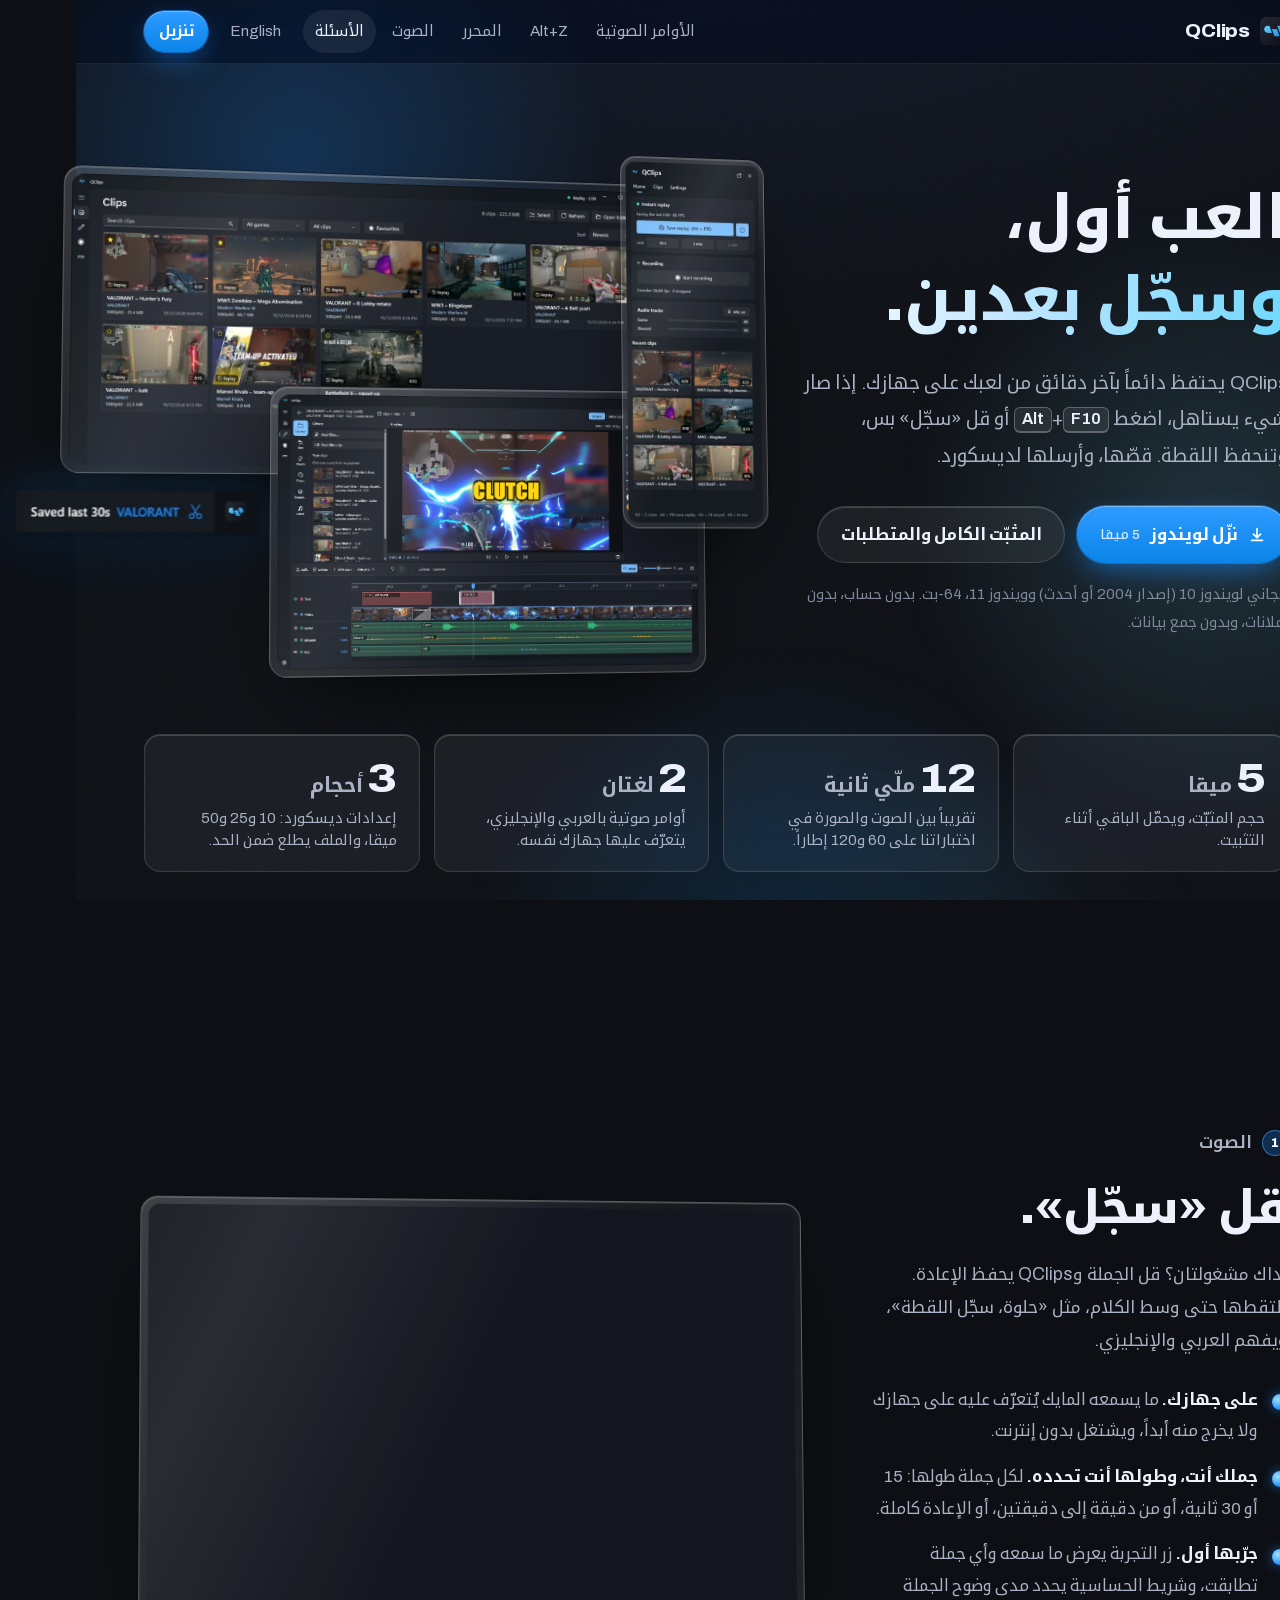
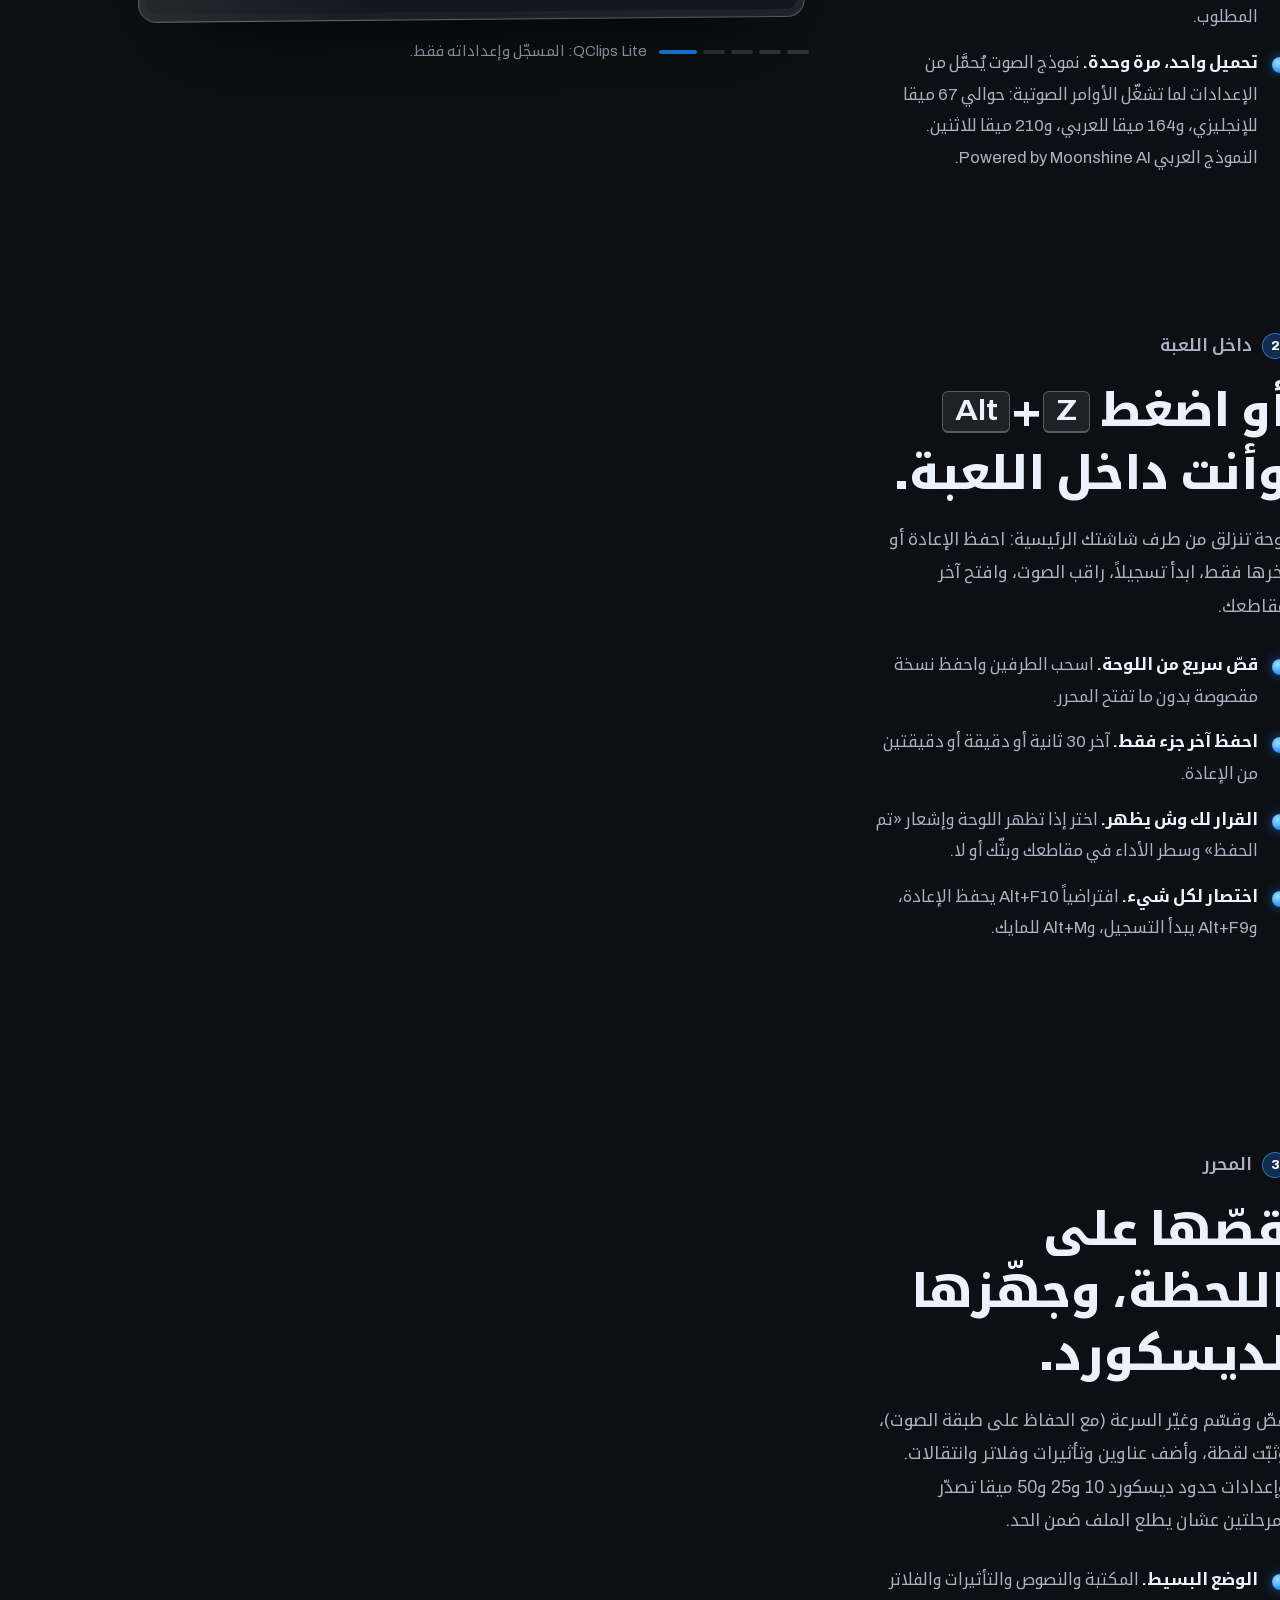
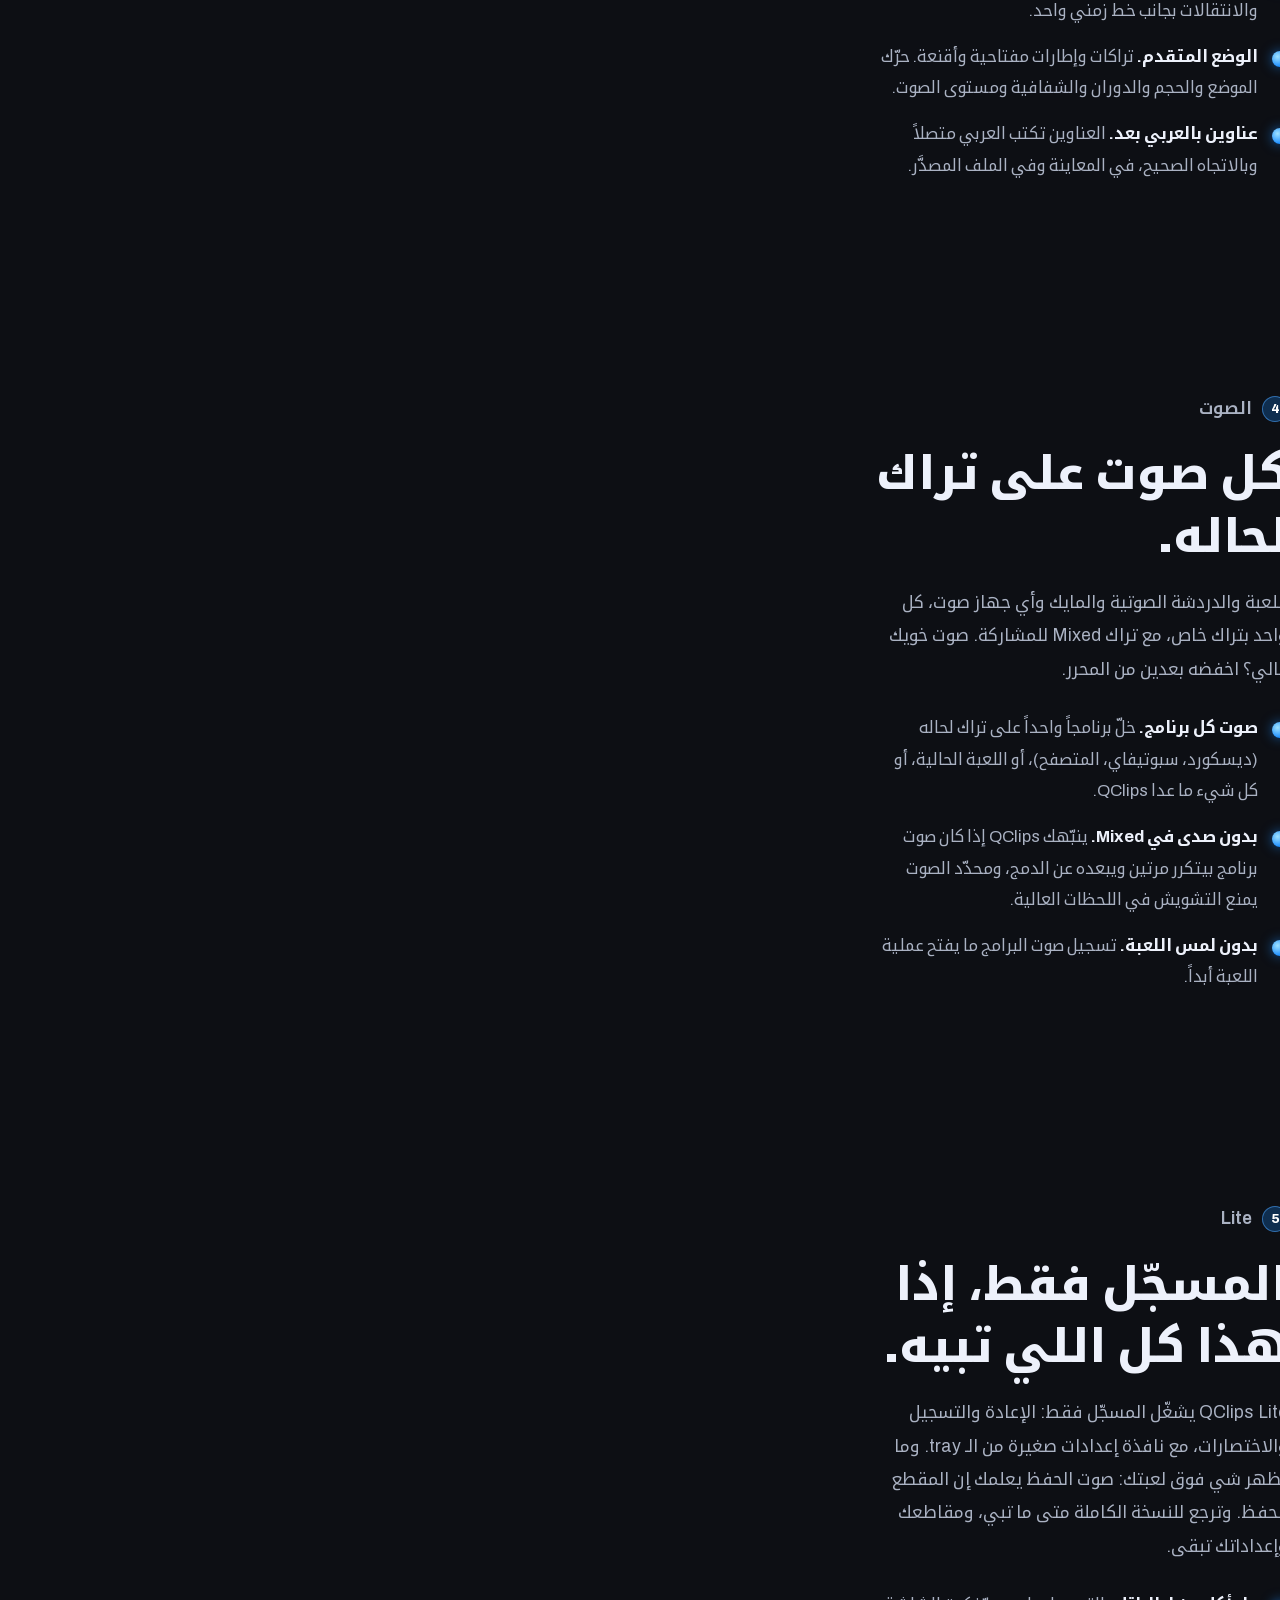
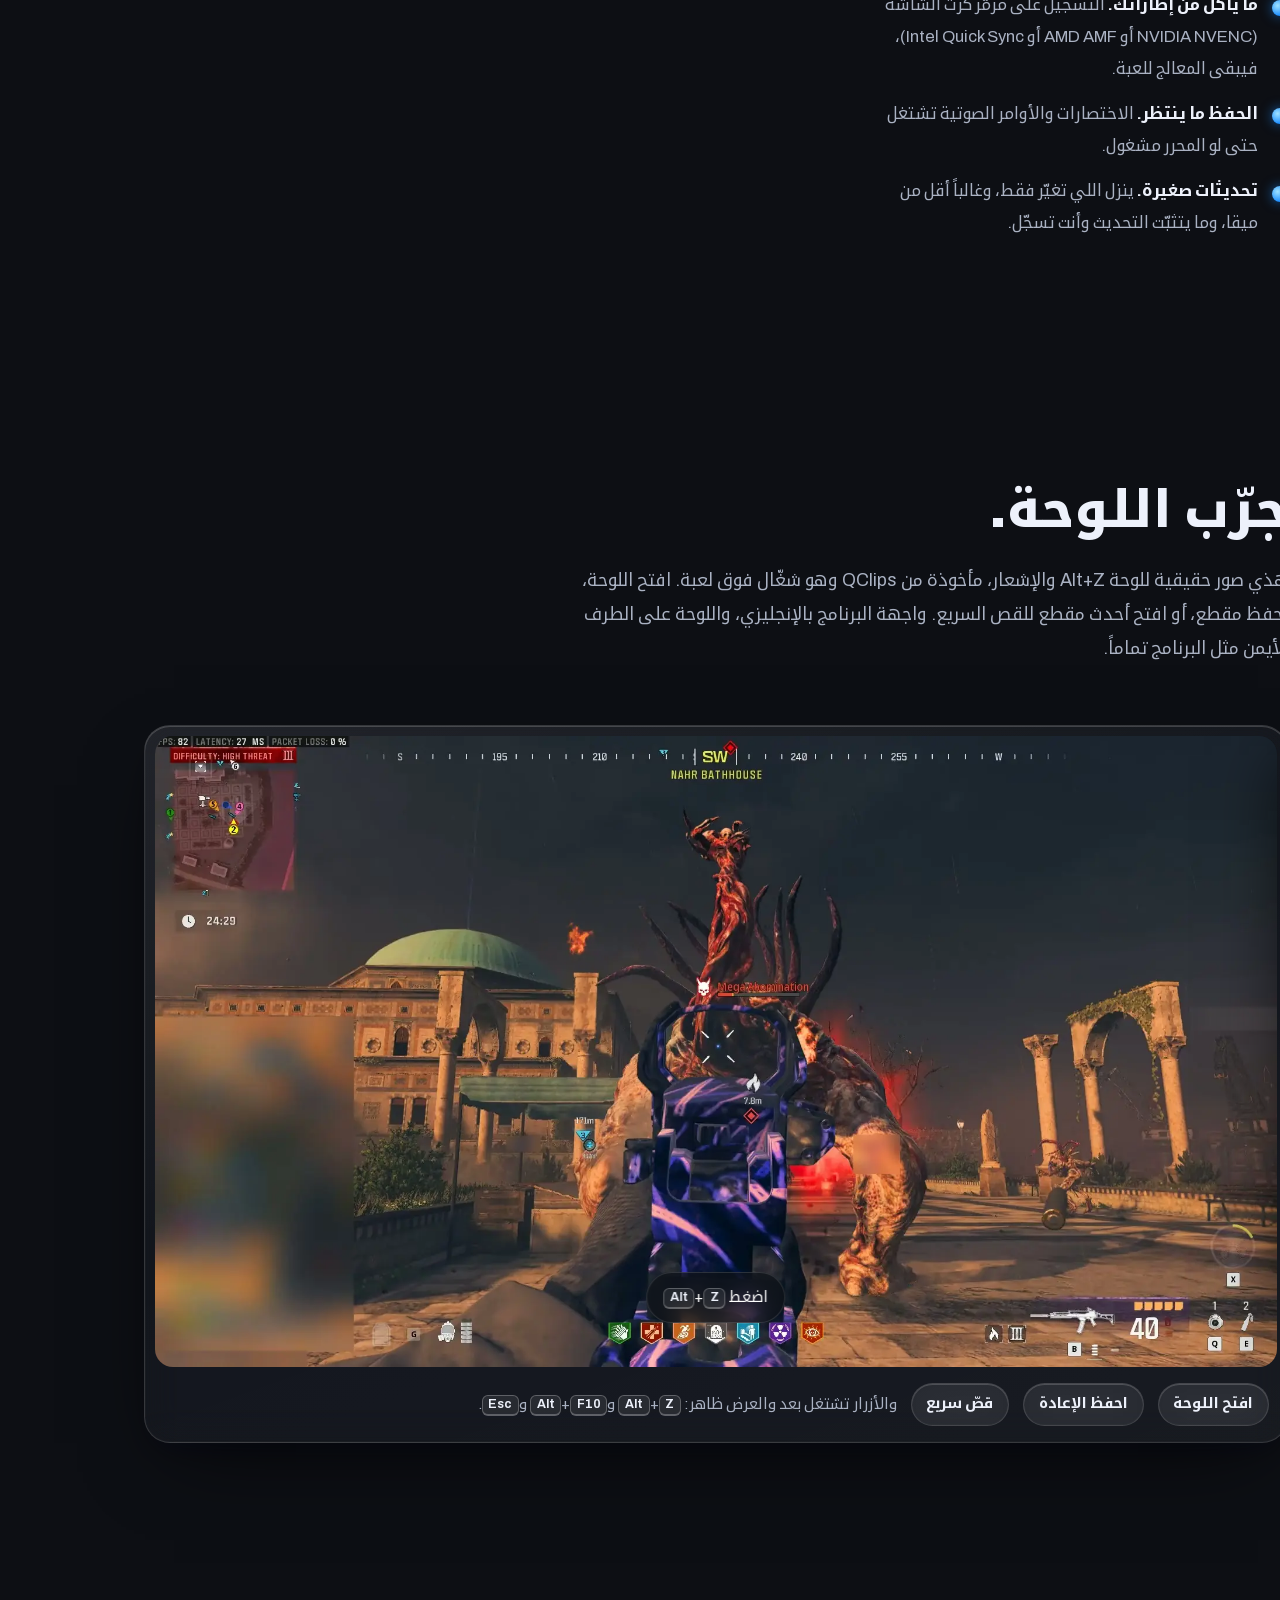
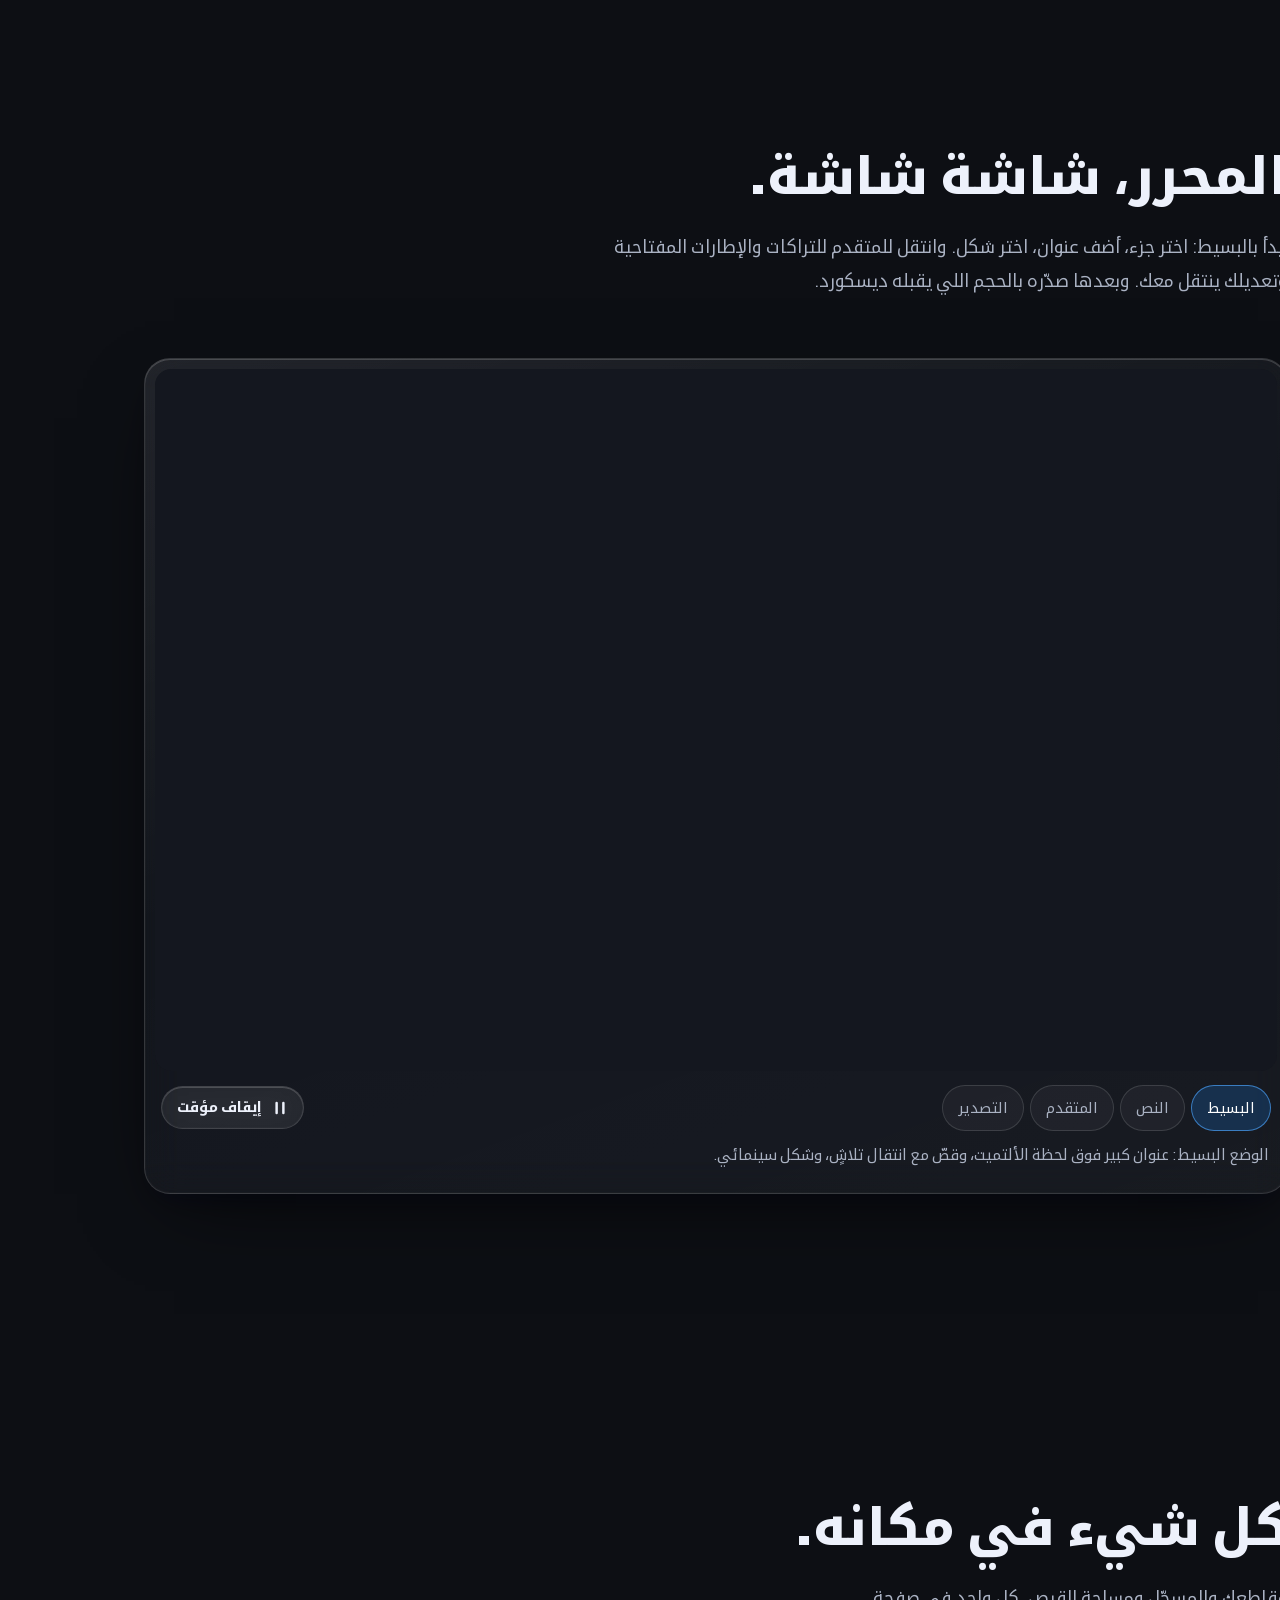
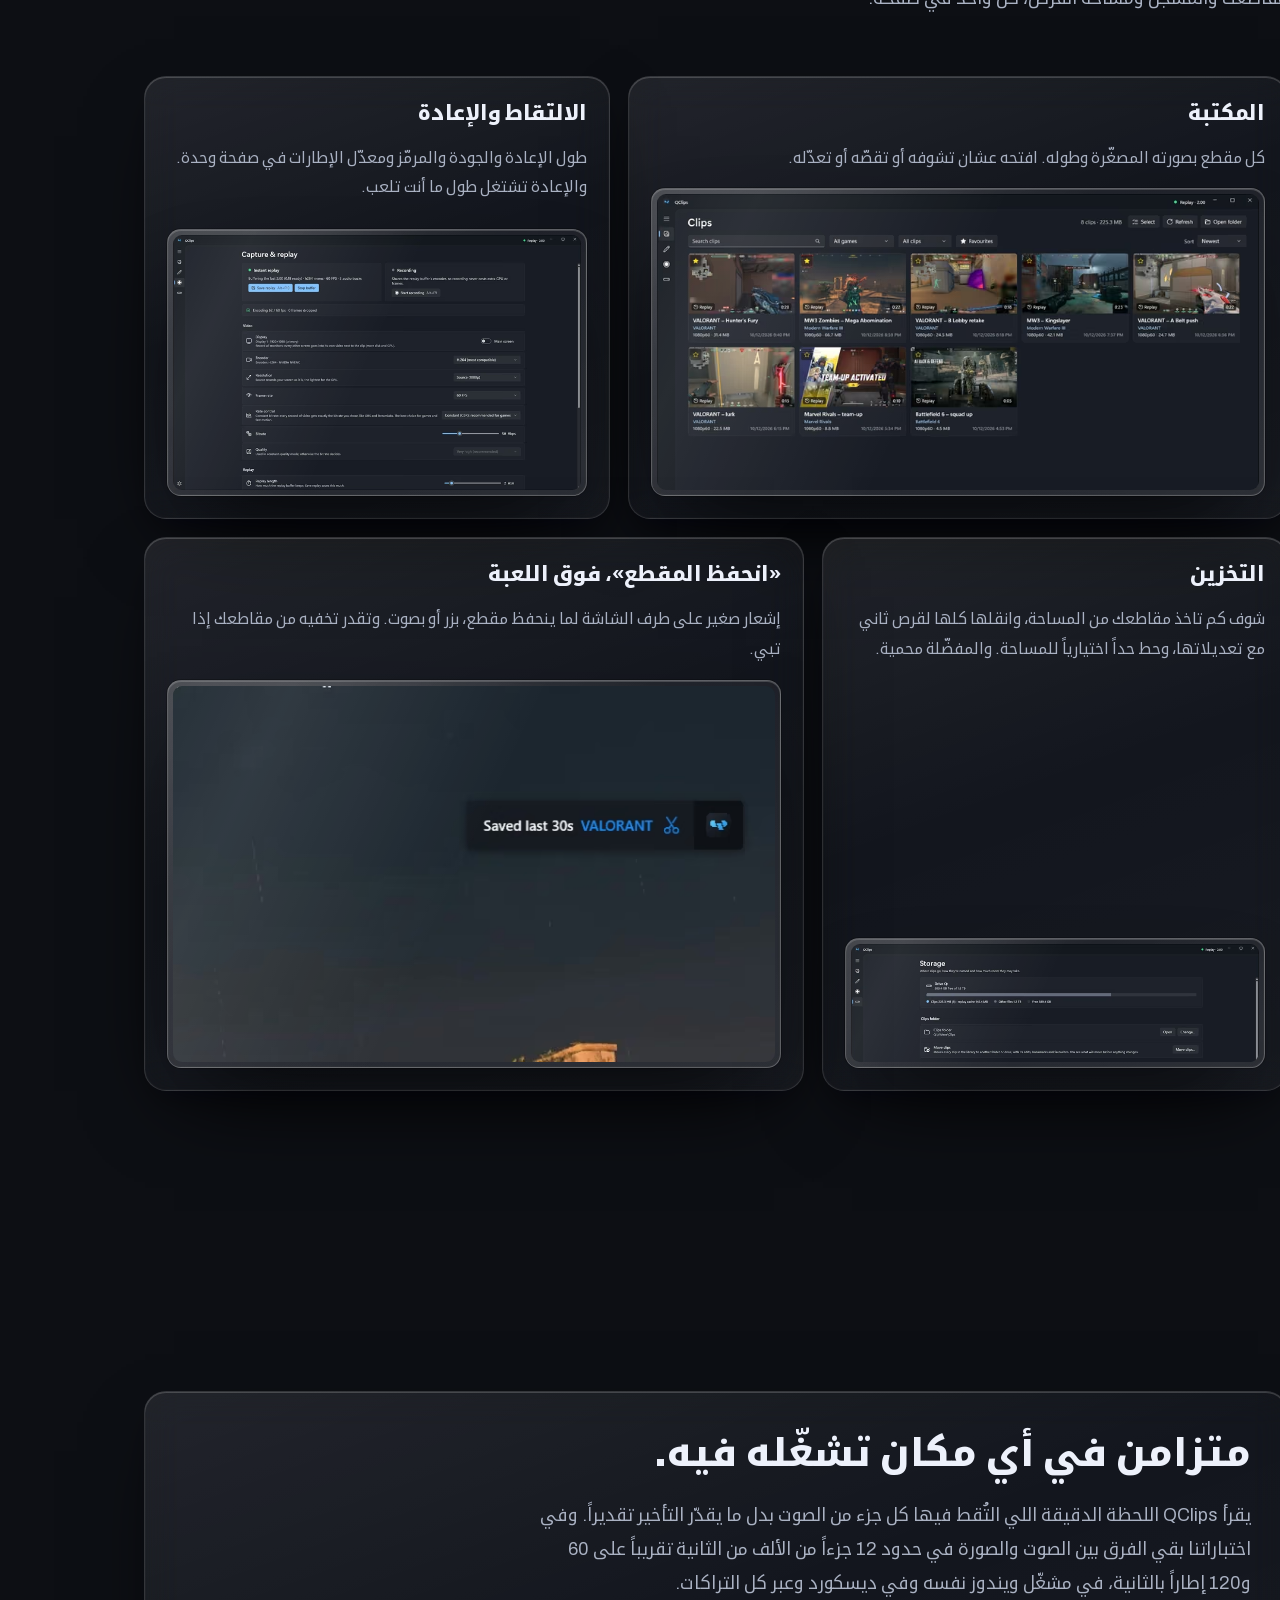
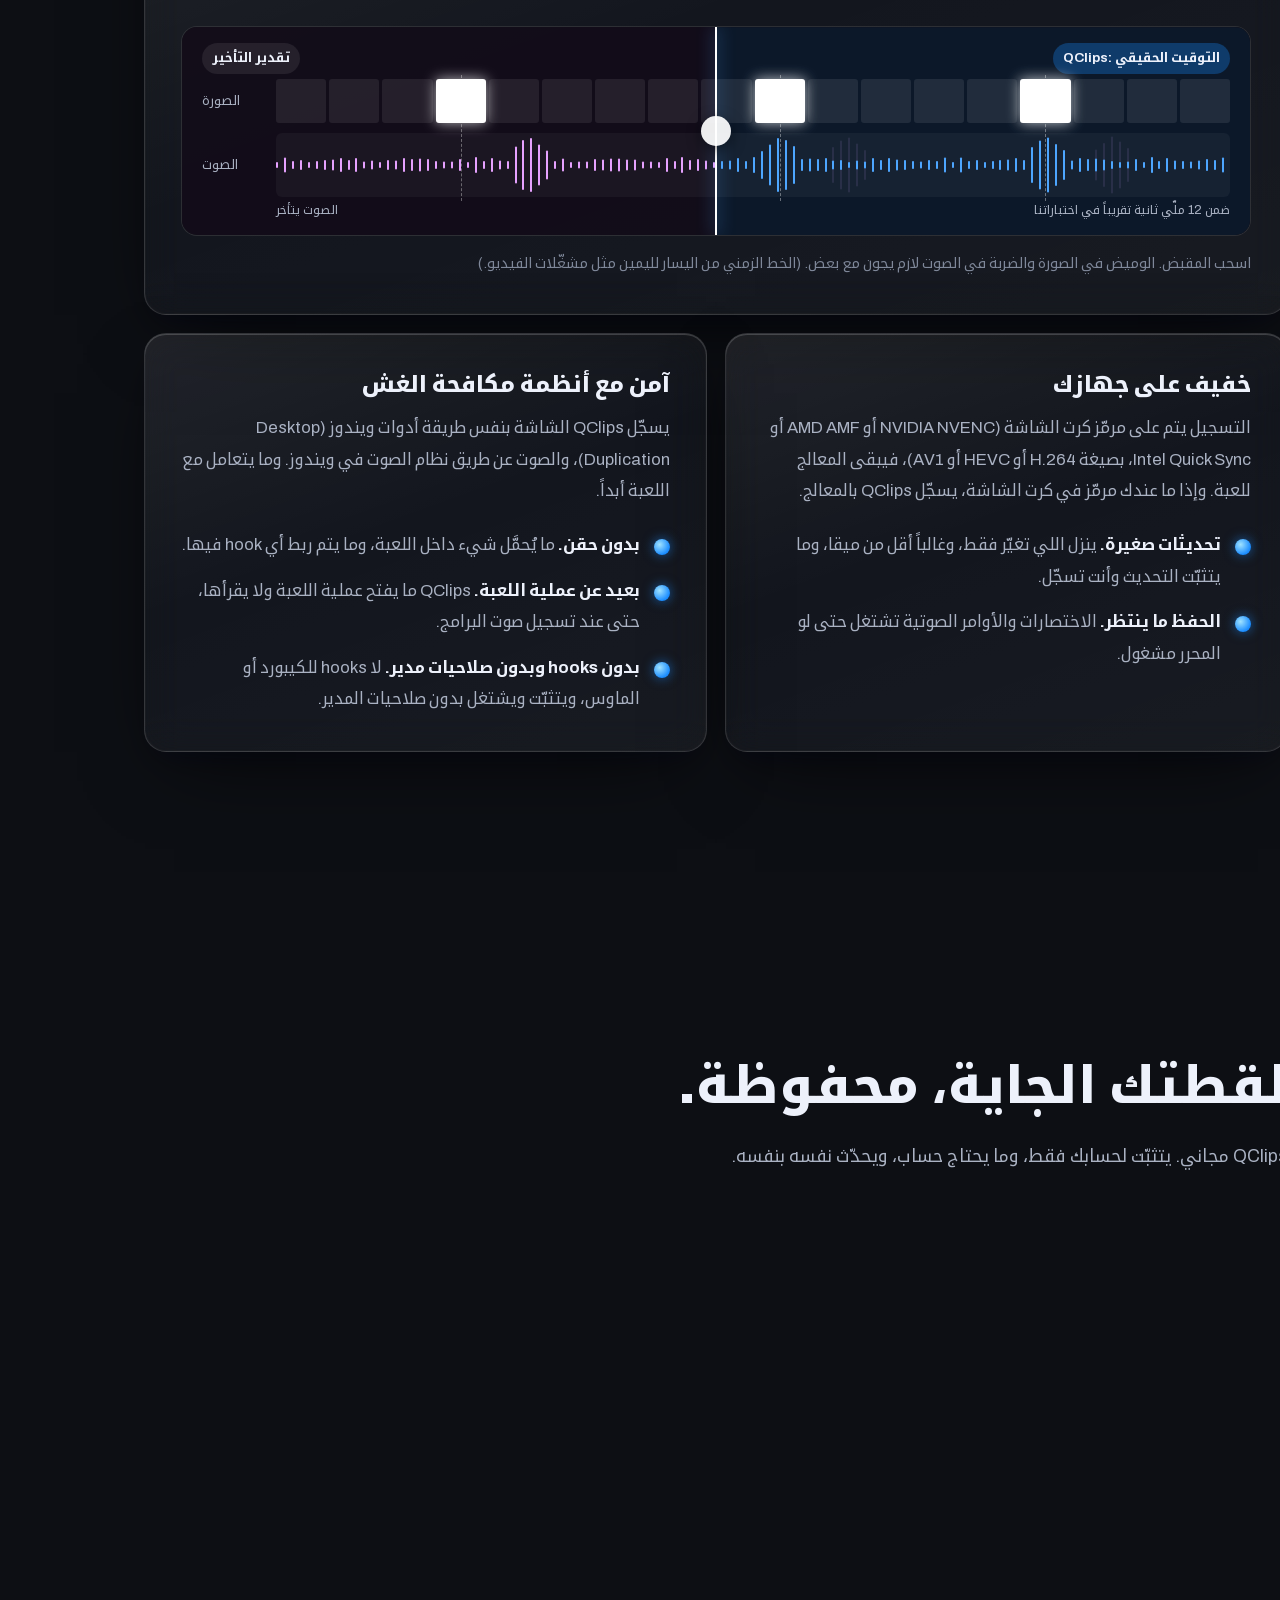
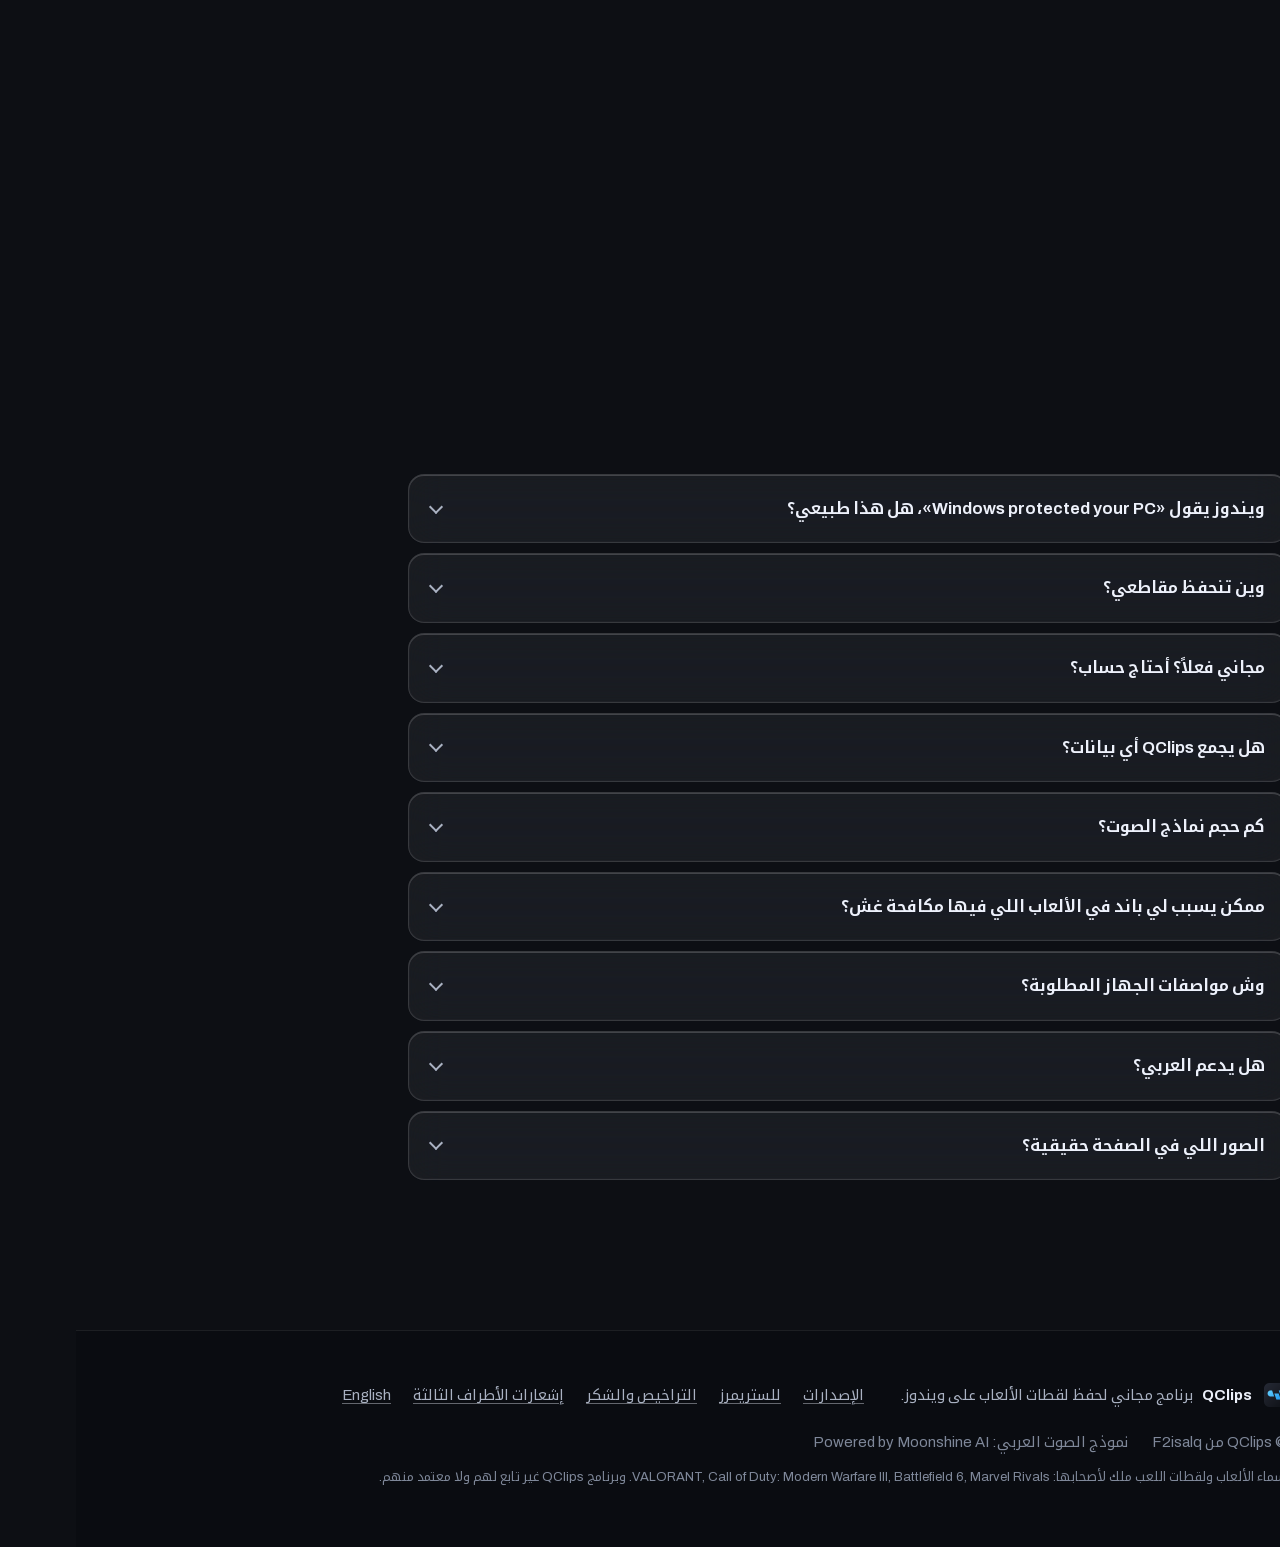
==== commit f7791098: "For streamers: animated stream overlay, link builder and streamer kit" ====
--- a/ar/index.html
+++ b/ar/index.html
@@ -433,6 +433,7 @@
     <p class="f-brand"><img src="../img/logo.png" alt="" width="24" height="24" loading="lazy"><span><b lang="en">QClips</b> برنامج مجاني لحفظ لقطات الألعاب على ويندوز.</span></p>
     <ul class="f-links">
       <li><a href="https://github.com/F2isalq/QClips-Releases/releases">الإصدارات</a></li>
+      <li><a href="streamers.html">للستريمرز</a></li>
       <li><a href="../licenses.html">التراخيص والشكر</a></li>
       <li><a href="../THIRD-PARTY-NOTICES.txt">إشعارات الأطراف الثالثة</a></li>
       <li><a href="../" hreflang="en" lang="en">English</a></li>
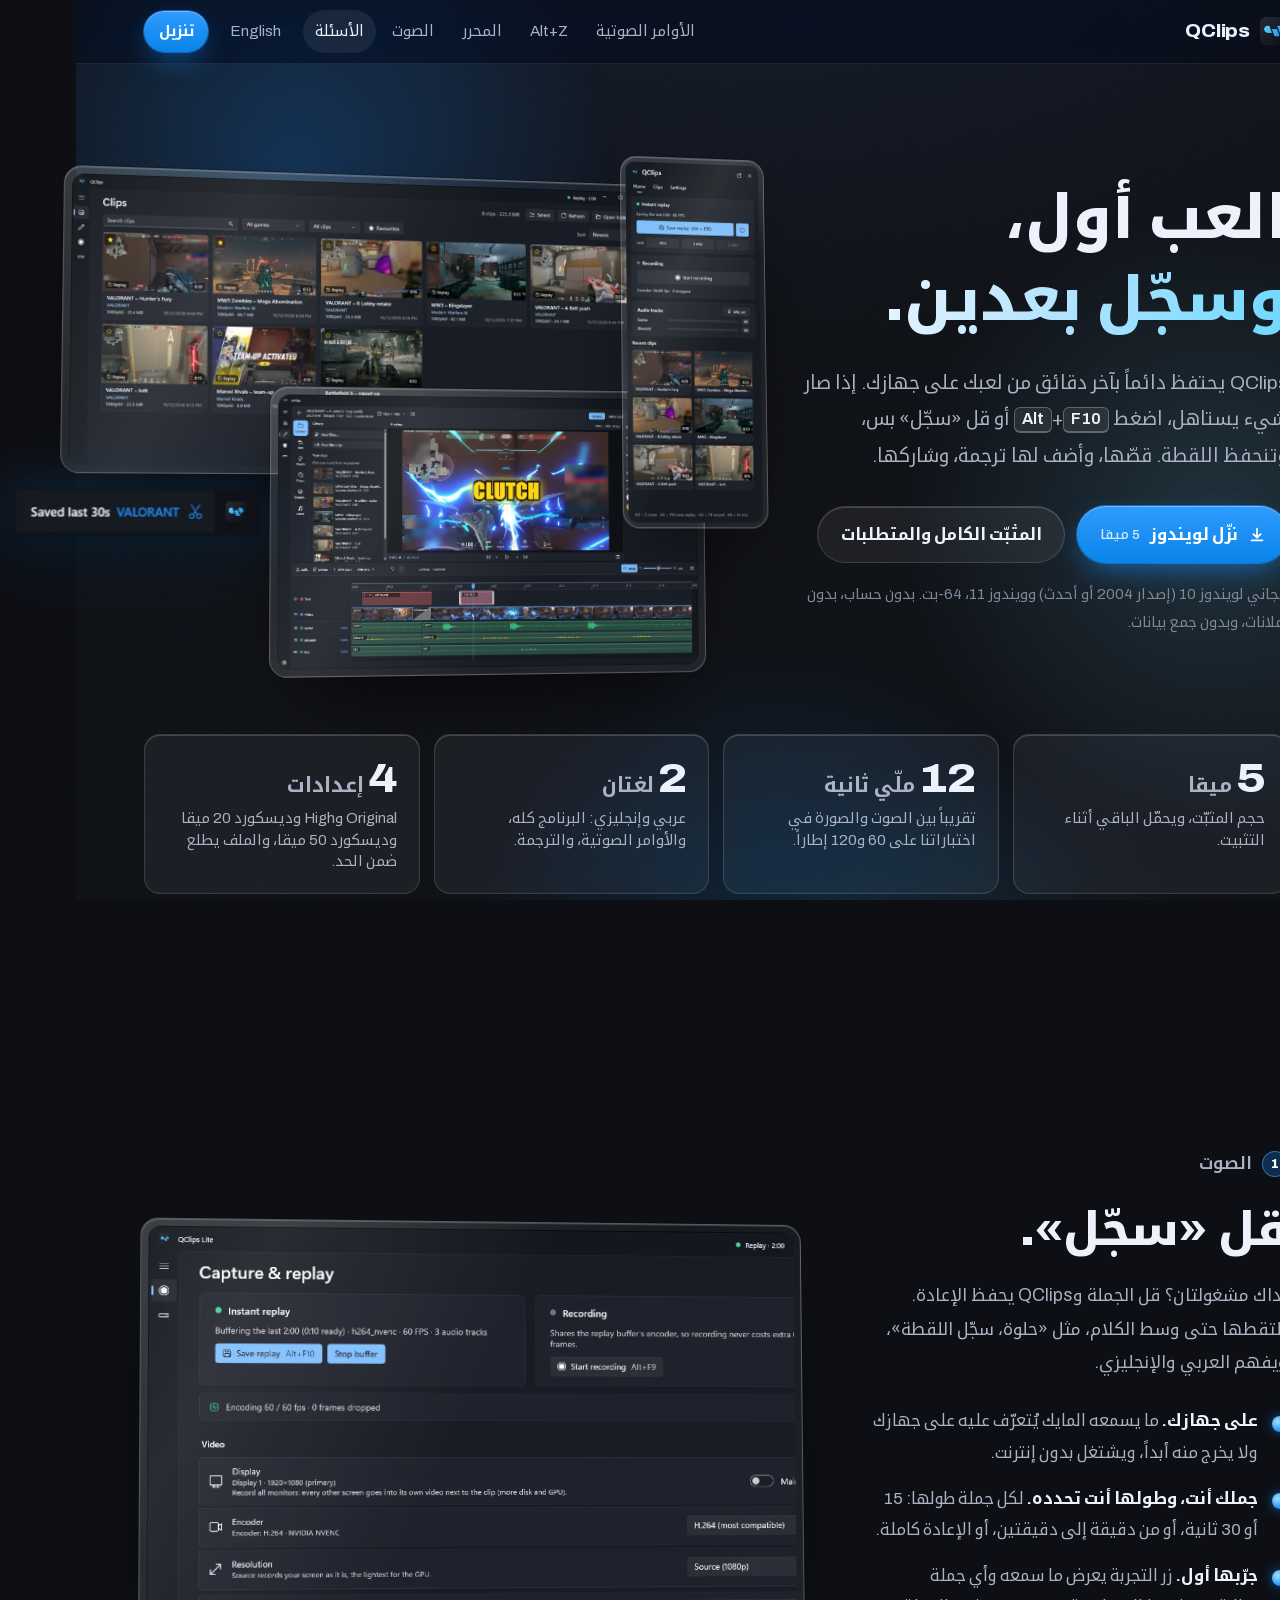
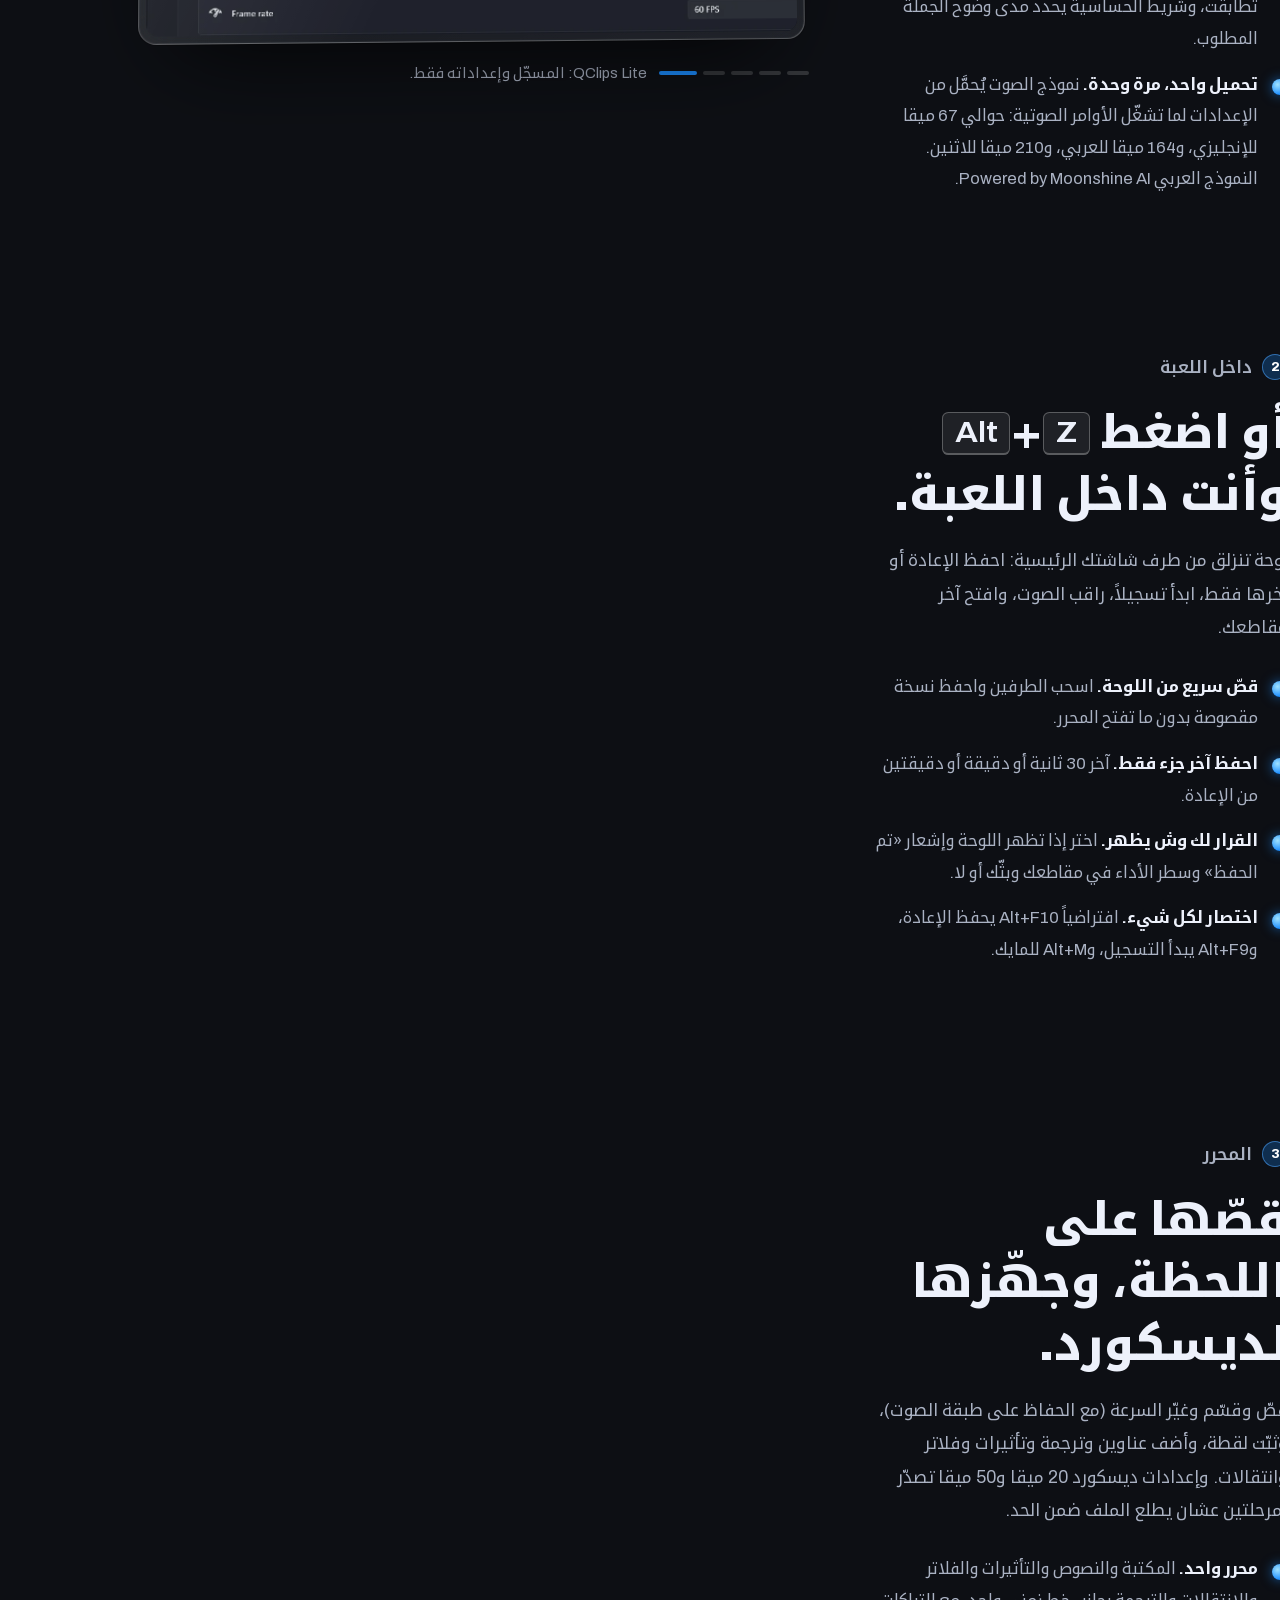
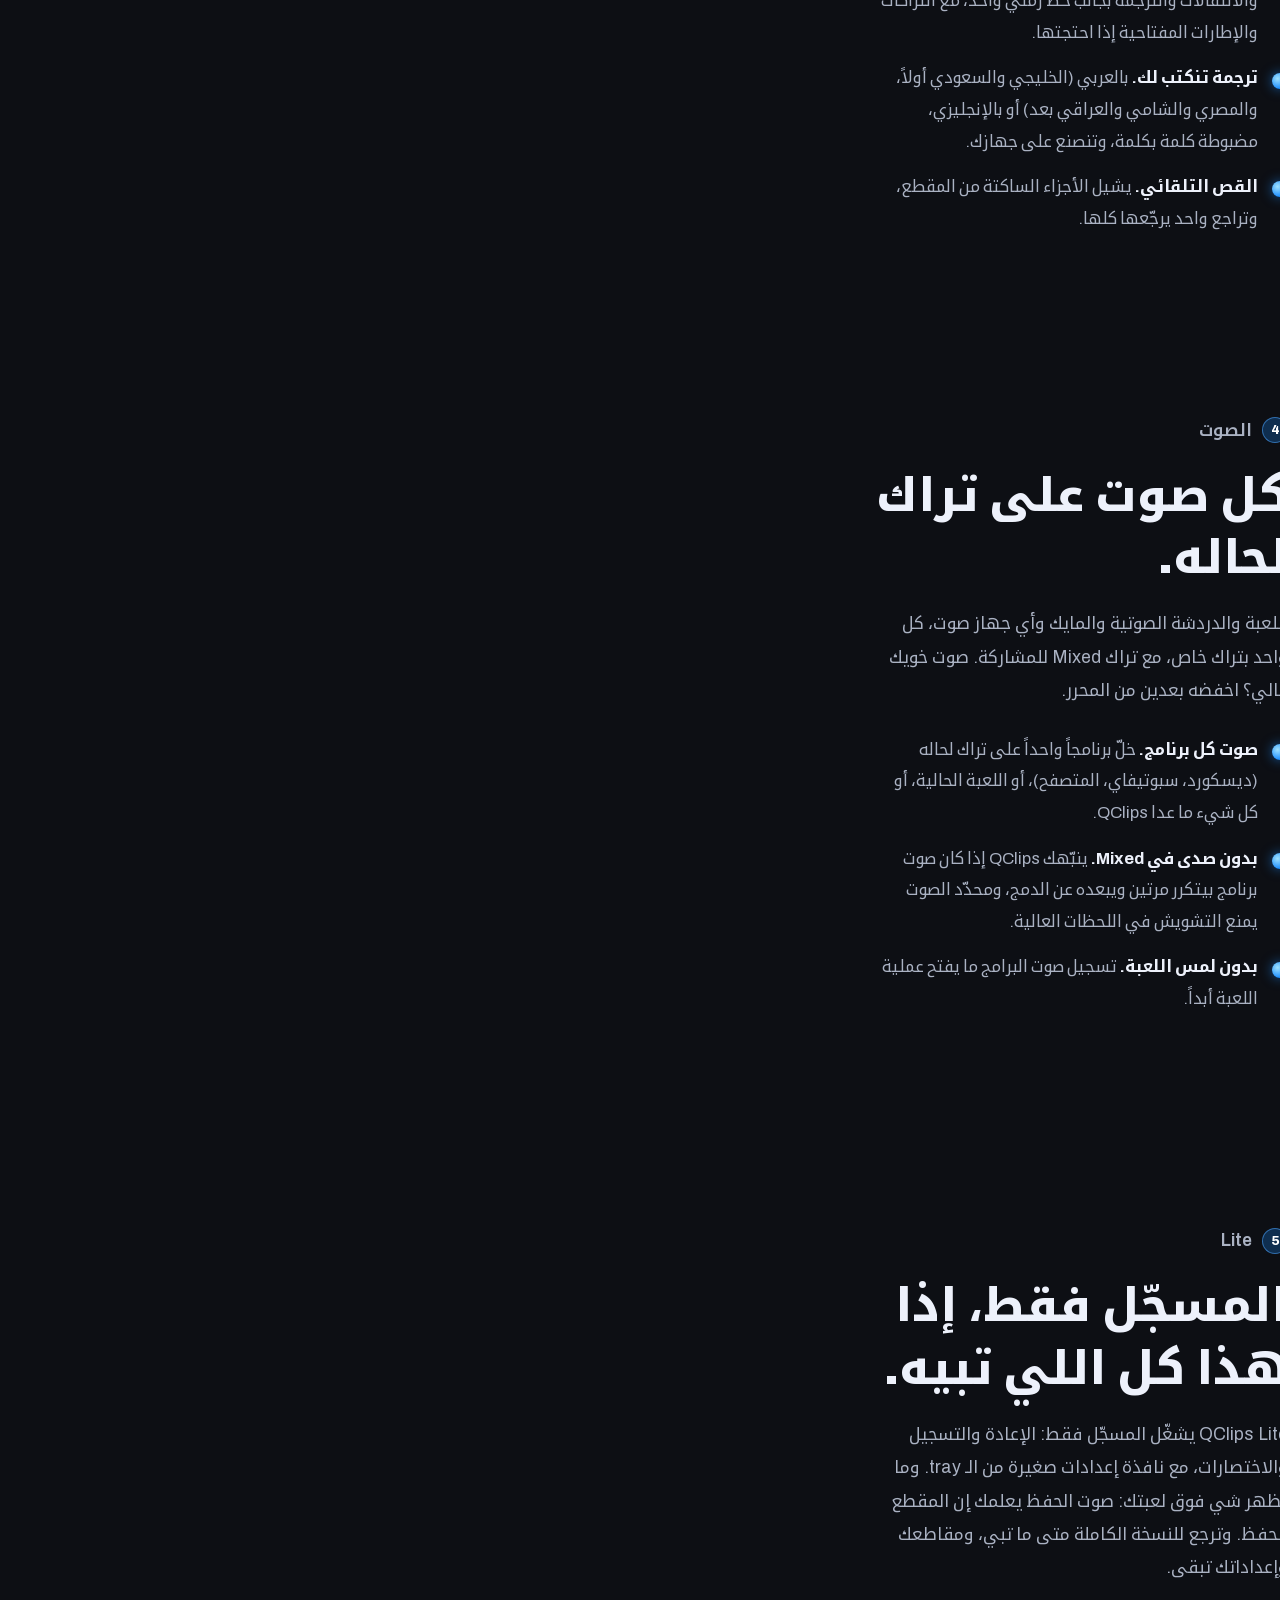
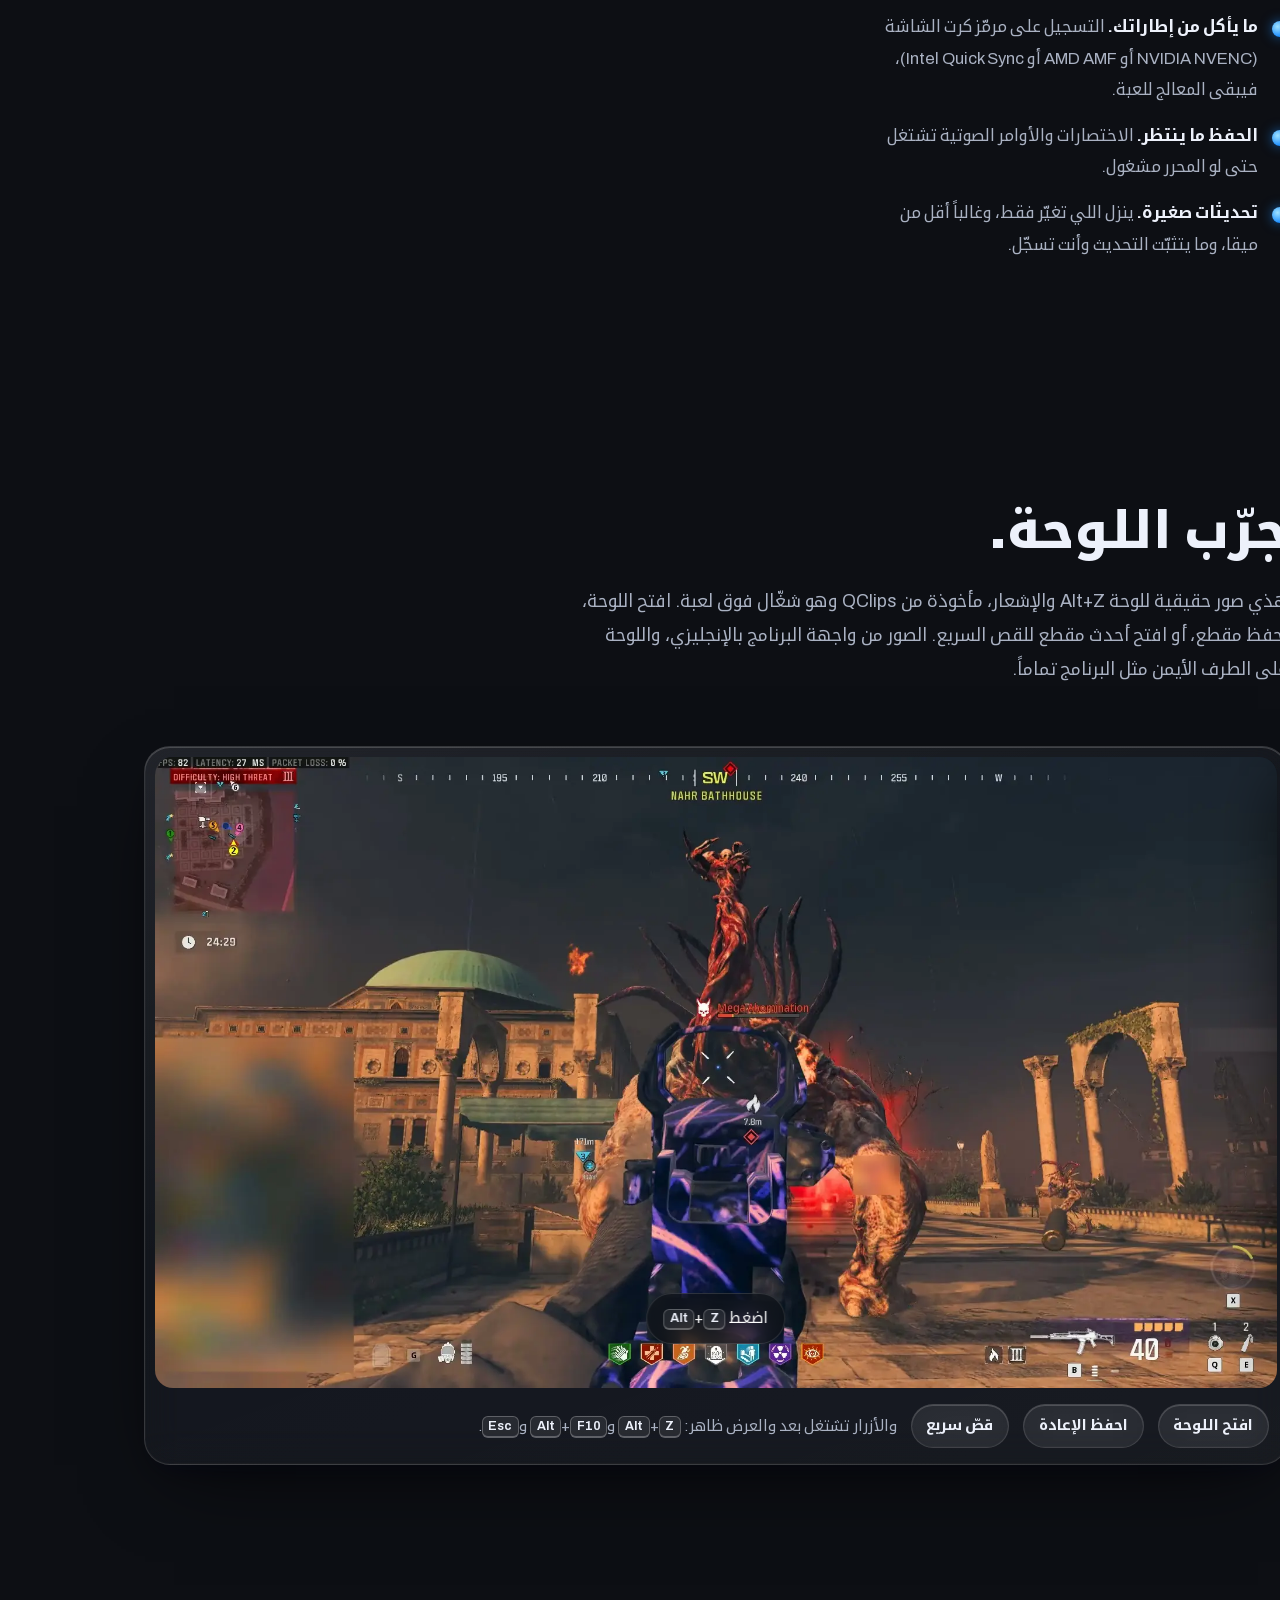
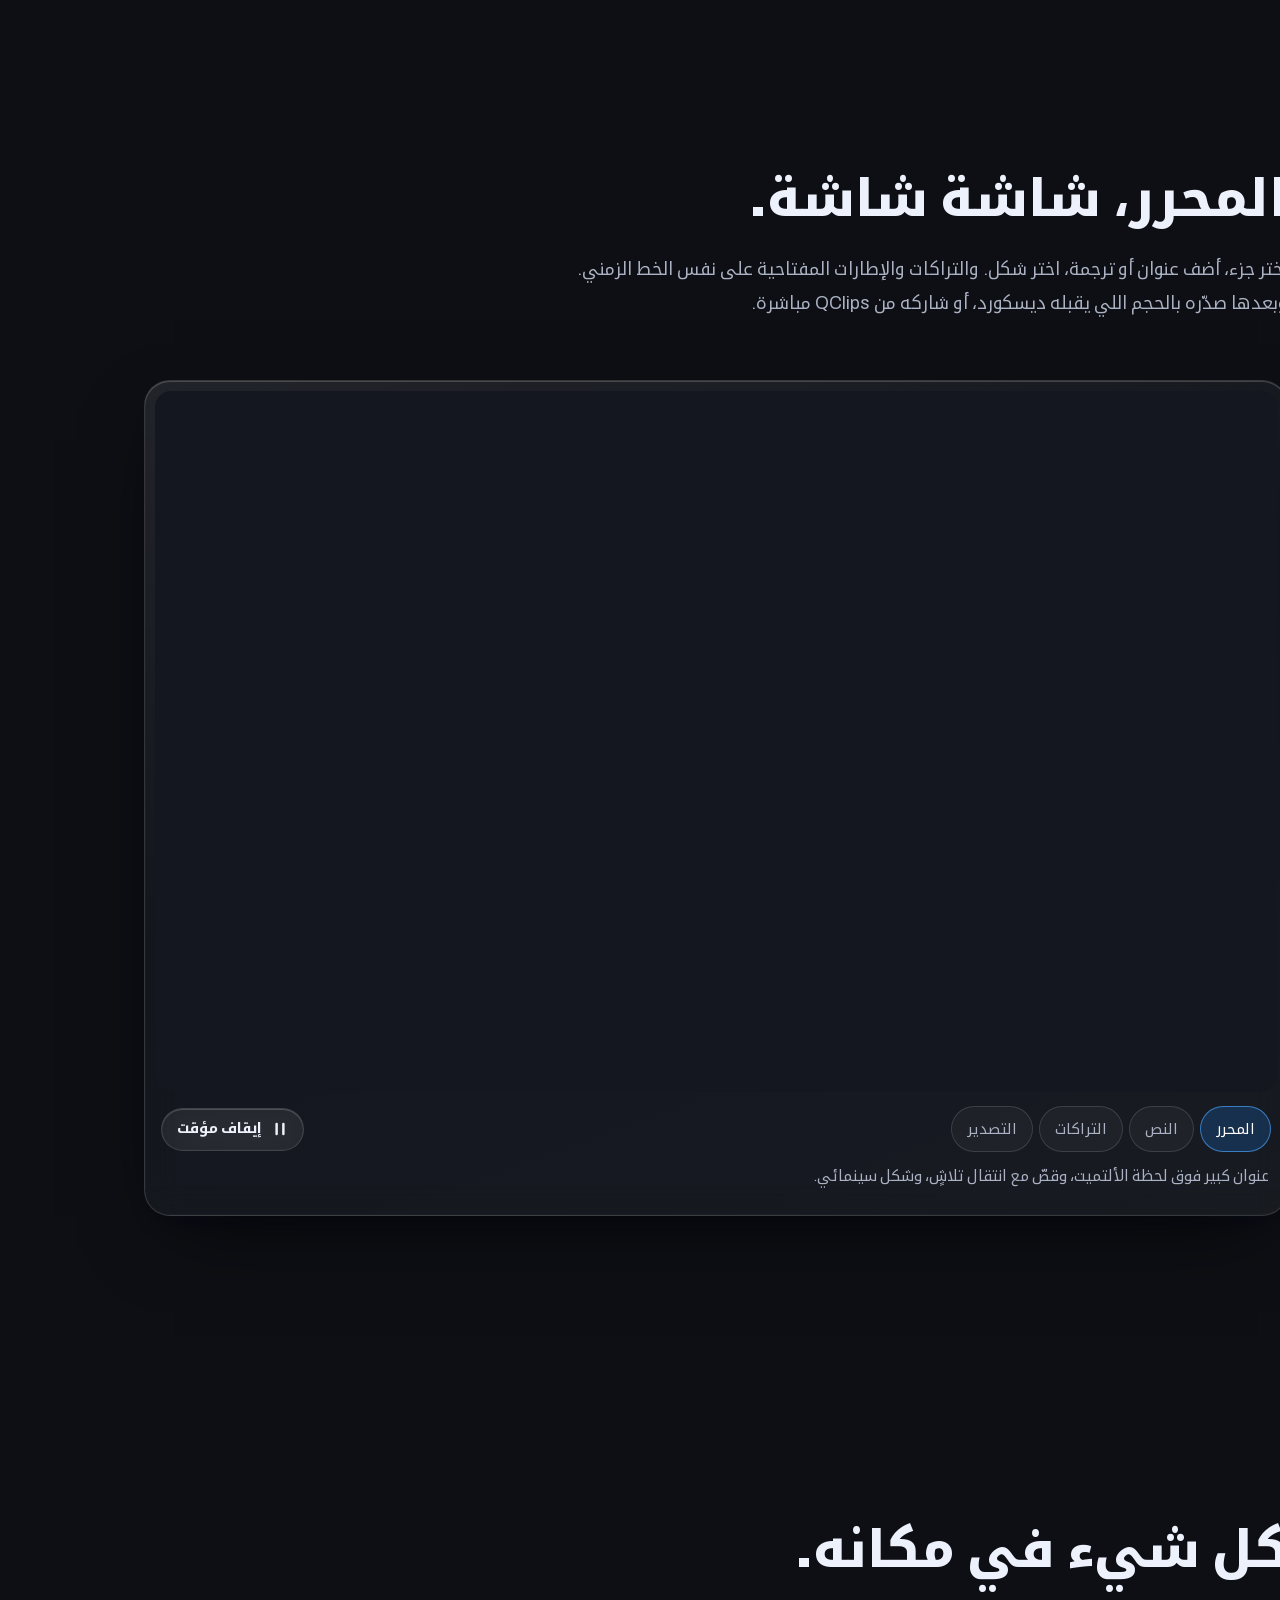
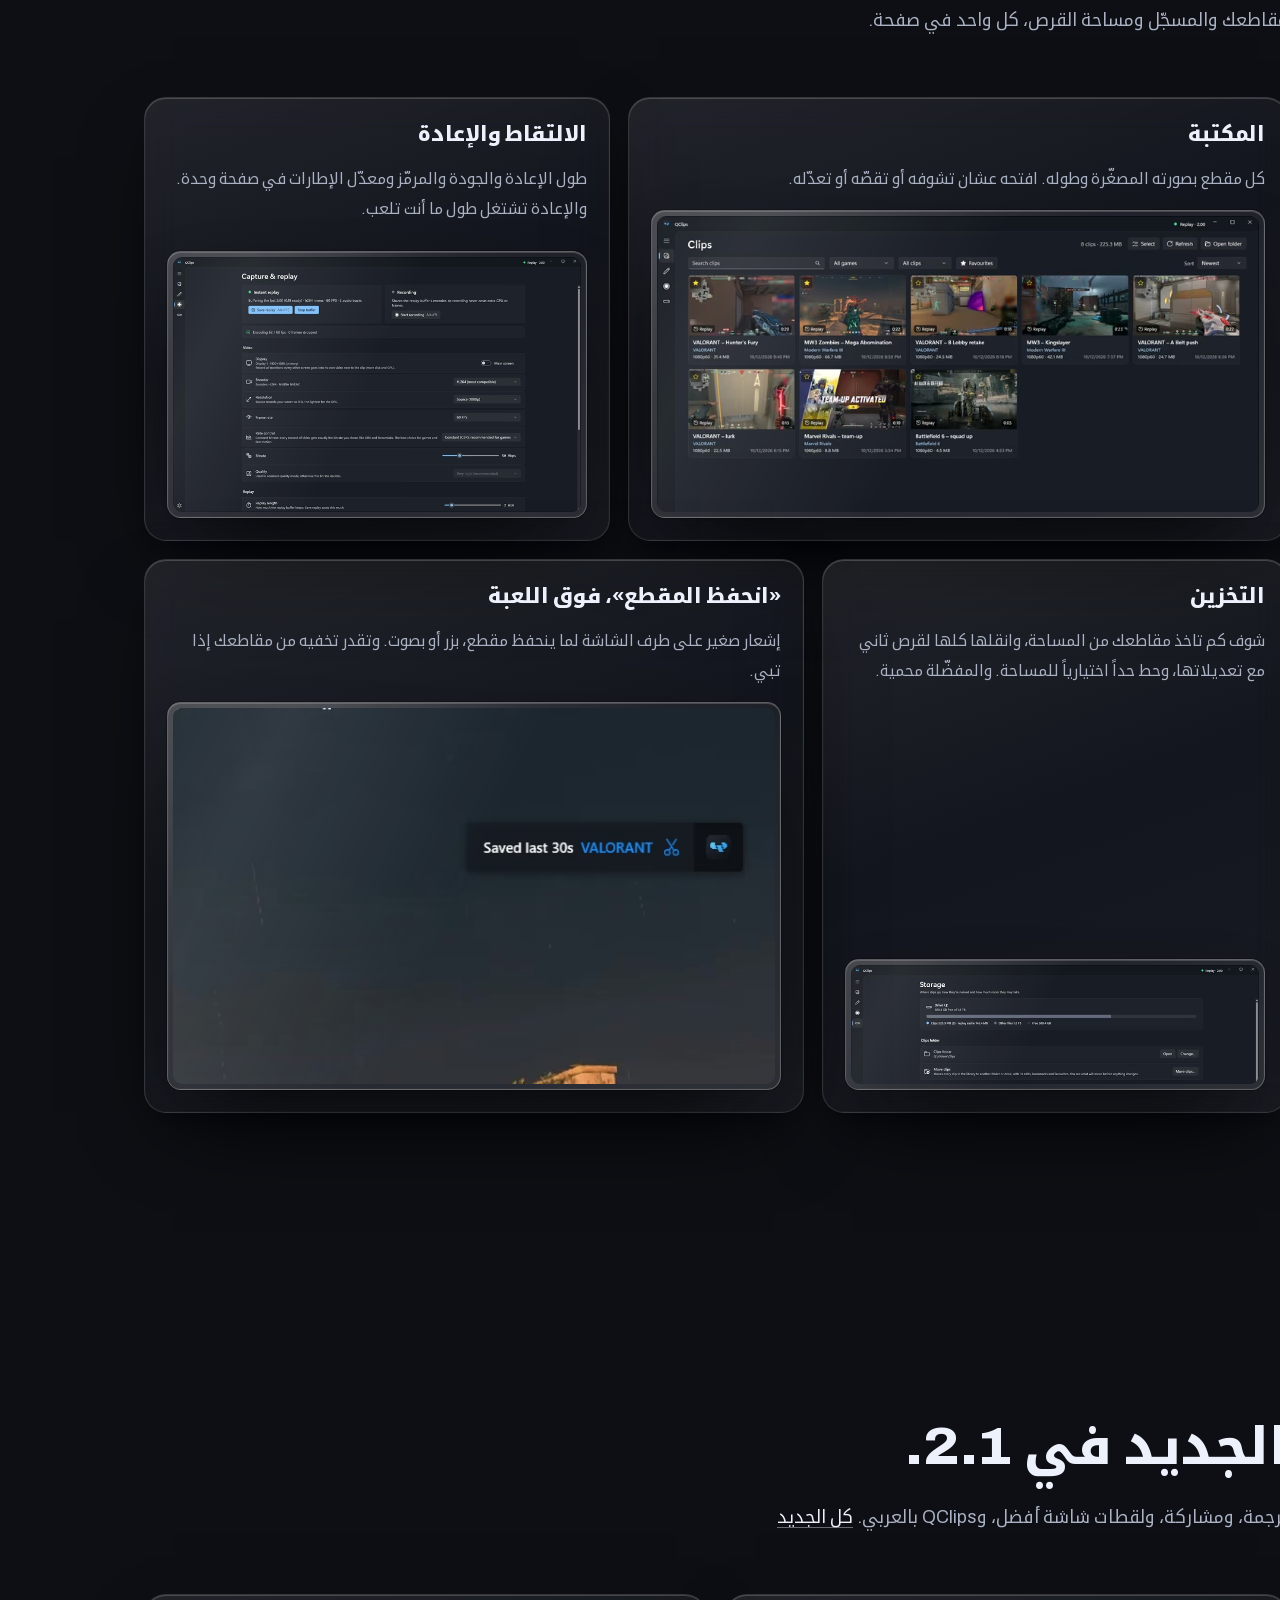
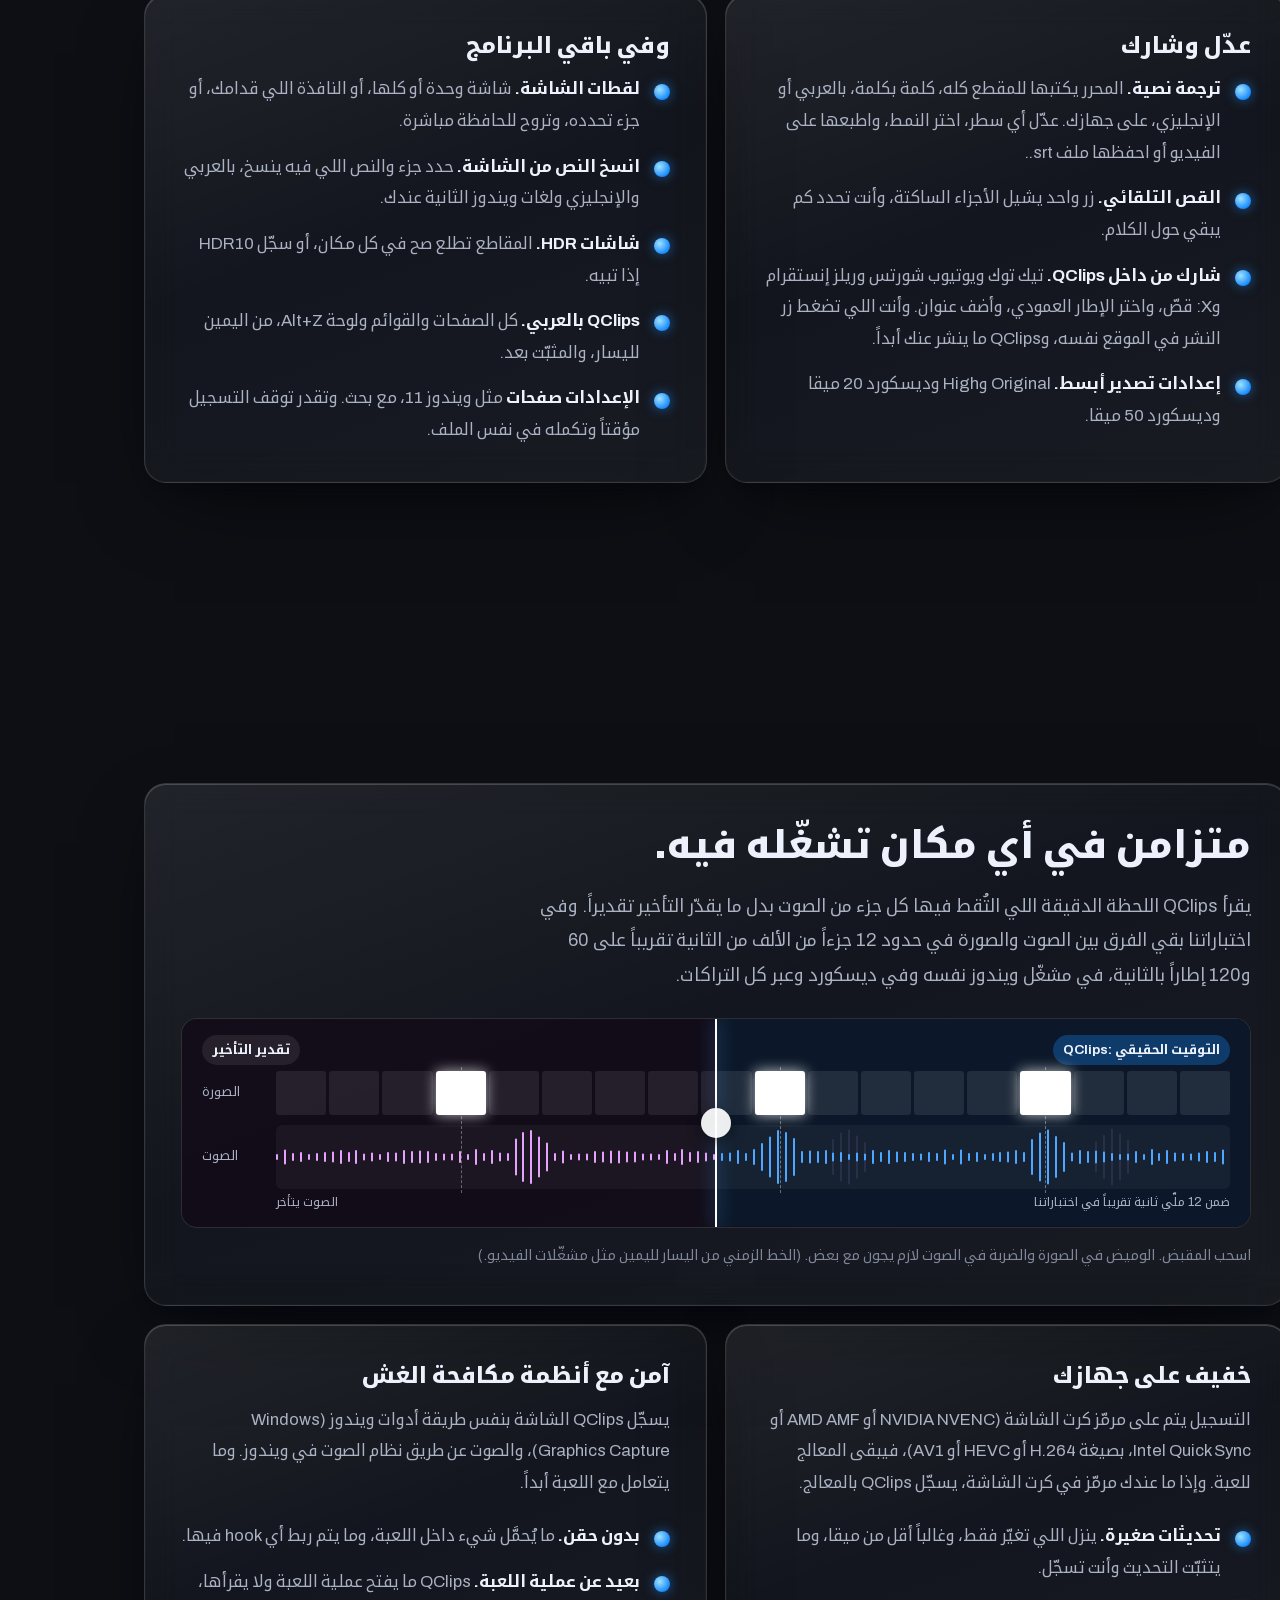
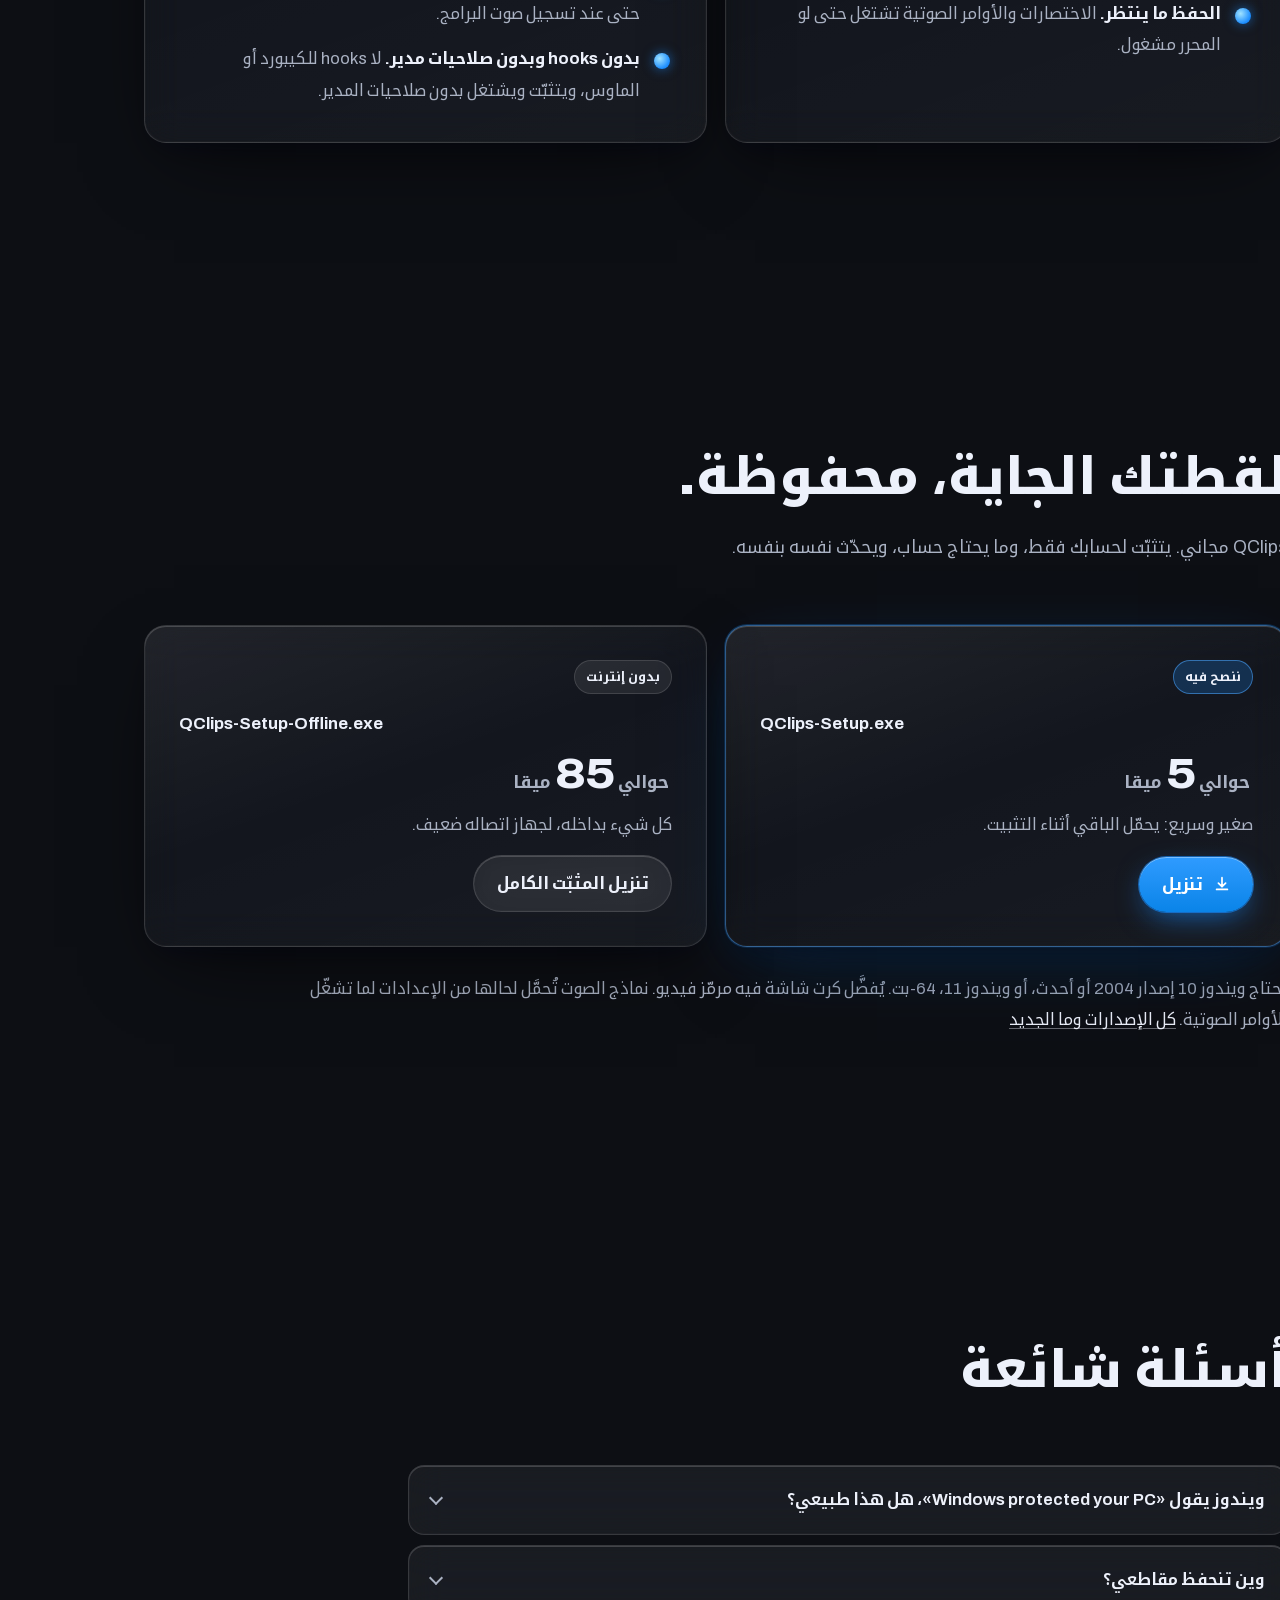
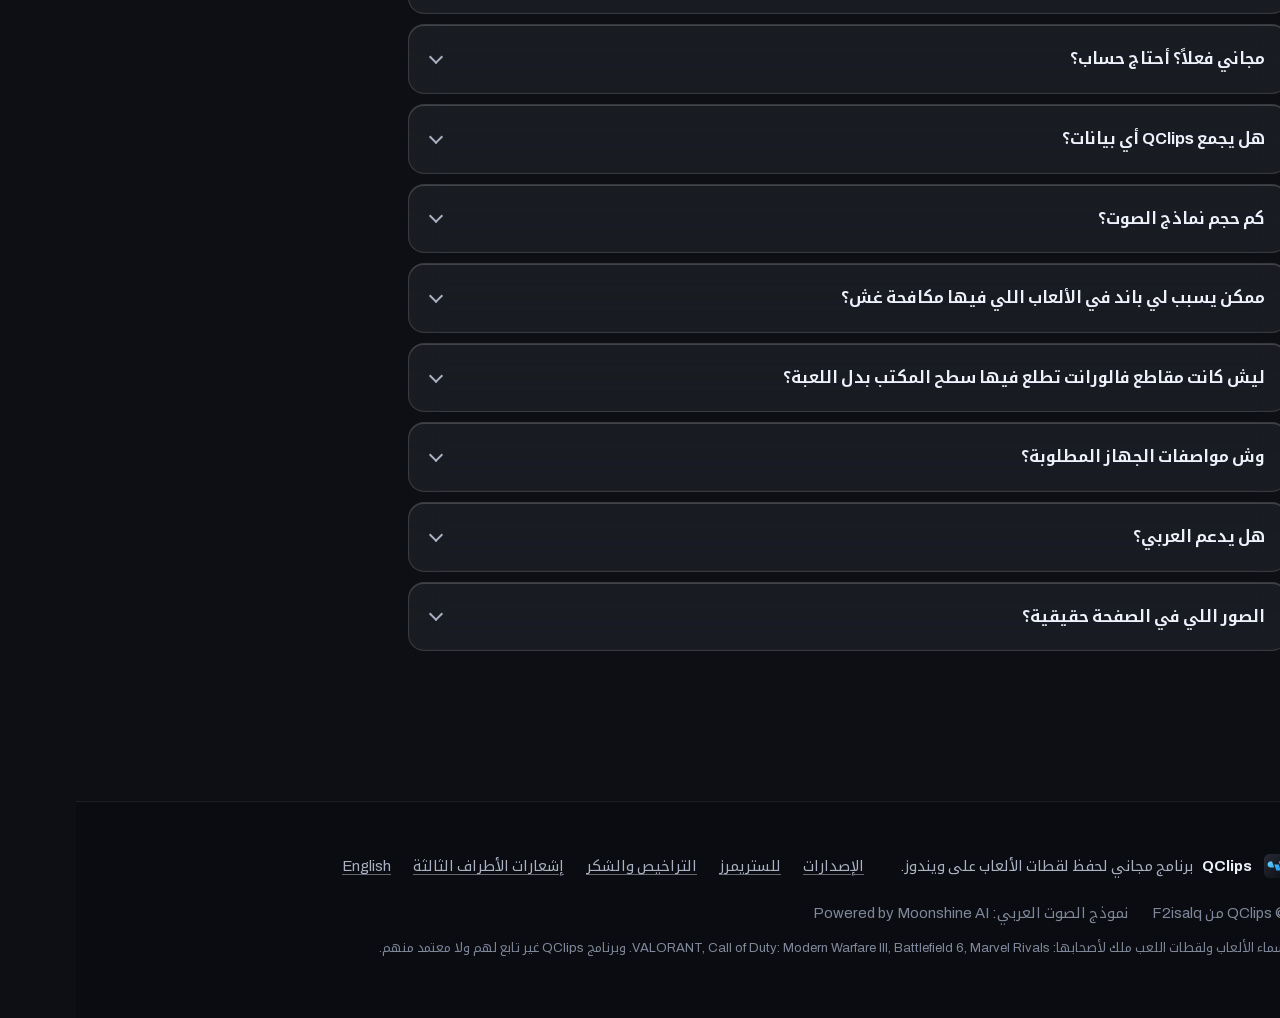
==== commit ccf3a2ce: "QClips 2.1: what's new, one editor, new render presets, corrected VALORANT answer, Arabic app" ====
--- a/ar/index.html
+++ b/ar/index.html
@@ -4,7 +4,7 @@
 <meta charset="utf-8">
 <meta name="viewport" content="width=device-width, initial-scale=1">
 <title>QClips: العب أول، وسجّل بعدين. برنامج مجاني لحفظ لقطات الألعاب على ويندوز</title>
-<meta name="description" content="QClips يحتفظ بآخر دقائق من لعبك على جهازك. اضغط Alt+F10 أو قل «سجّل» وتنحفظ اللقطة، بالعربي أو الإنجليزي. قصّها وجهّزها بحجم ديسكورد. مجاني، بدون حساب، بدون جمع بيانات.">
+<meta name="description" content="QClips يحتفظ بآخر دقائق من لعبك على جهازك. اضغط Alt+F10 أو قل «سجّل» وتنحفظ اللقطة، بالعربي أو الإنجليزي. قصّها وأضف لها ترجمة وشاركها على ديسكورد أو تيك توك أو يوتيوب أو إنستقرام أو X. مجاني، بدون حساب، بدون جمع بيانات.">
 <meta name="theme-color" content="#0d0f14">
 <meta name="color-scheme" content="dark">
 <link rel="icon" href="../favicon.ico" sizes="any">
@@ -52,7 +52,7 @@
     <div class="hero-grid">
       <div class="hero-copy">
         <h1 id="hero-title"><span class="l">العب أول،</span> <span class="l">وسجّل بعدين.</span></h1>
-        <p class="lead">QClips يحتفظ دائماً بآخر دقائق من لعبك على جهازك. إذا صار شيء يستاهل، اضغط <span class="keys"><kbd>Alt</kbd>+<kbd>F10</kbd></span> أو قل «سجّل» بس، وتنحفظ اللقطة. قصّها، وأرسلها لديسكورد.</p>
+        <p class="lead">QClips يحتفظ دائماً بآخر دقائق من لعبك على جهازك. إذا صار شيء يستاهل، اضغط <span class="keys"><kbd>Alt</kbd>+<kbd>F10</kbd></span> أو قل «سجّل» بس، وتنحفظ اللقطة. قصّها، وأضف لها ترجمة، وشاركها.</p>
         <div class="cta">
           <a class="btn primary" href="https://github.com/F2isalq/QClips-Releases/releases/latest/download/QClips-Setup.exe">
             <svg viewBox="0 0 20 20" aria-hidden="true"><path d="M10 3v10m0 0l-4-4m4 4l4-4M4 16h12" fill="none" stroke="currentColor" stroke-width="1.9" stroke-linecap="round" stroke-linejoin="round"/></svg>
@@ -83,8 +83,8 @@
     <ul class="facts" aria-label="QClips بالأرقام">
       <li class="stat" data-reveal style="--i:0"><b><span class="num" data-count="5">5</span><small>ميقا</small></b><span>حجم المثبّت، ويحمّل الباقي أثناء التثبيت.</span></li>
       <li class="stat" data-reveal style="--i:1"><b><span class="num" data-count="12">12</span><small>ملّي ثانية</small></b><span>تقريباً بين الصوت والصورة في اختباراتنا على 60 و120 إطاراً.</span></li>
-      <li class="stat" data-reveal style="--i:2"><b><span class="num" data-count="2">2</span><small>لغتان</small></b><span>أوامر صوتية بالعربي والإنجليزي، يتعرّف عليها جهازك نفسه.</span></li>
-      <li class="stat" data-reveal style="--i:3"><b><span class="num" data-count="3">3</span><small>أحجام</small></b><span>إعدادات ديسكورد: 10 و25 و50 ميقا، والملف يطلع ضمن الحد.</span></li>
+      <li class="stat" data-reveal style="--i:2"><b><span class="num" data-count="2">2</span><small>لغتان</small></b><span>عربي وإنجليزي: البرنامج كله، والأوامر الصوتية، والترجمة.</span></li>
+      <li class="stat" data-reveal style="--i:3"><b><span class="num" data-count="4">4</span><small>إعدادات</small></b><span><span lang="en">Original</span> و<span lang="en">High</span> وديسكورد 20 ميقا وديسكورد 50 ميقا، والملف يطلع ضمن الحد.</span></li>
     </ul>
   </div>
 </section>
@@ -123,13 +123,13 @@
       <article class="step" id="editor" aria-labelledby="editor-title">
         <p class="step-num"><i>3</i>المحرر</p>
         <h2 id="editor-title">قصّها على اللحظة، وجهّزها لديسكورد.</h2>
-        <p>قصّ وقسّم وغيّر السرعة (مع الحفاظ على طبقة الصوت)، وثبّت لقطة، وأضف عناوين وتأثيرات وفلاتر وانتقالات. وإعدادات حدود ديسكورد 10 و25 و50 ميقا تصدّر بمرحلتين عشان يطلع الملف ضمن الحد.</p>
-        <ul class="ticks">
-          <li><b>الوضع البسيط.</b> المكتبة والنصوص والتأثيرات والفلاتر والانتقالات بجانب خط زمني واحد.</li>
-          <li><b>الوضع المتقدم.</b> تراكات وإطارات مفتاحية وأقنعة. حرّك الموضع والحجم والدوران والشفافية ومستوى الصوت.</li>
-          <li><b>عناوين بالعربي بعد.</b> العناوين تكتب العربي متصلاً وبالاتجاه الصحيح، في المعاينة وفي الملف المصدَّر.</li>
-        </ul>
-        <div class="shot-sm screen"><picture><source type="image/avif" srcset="../img/editor-simple-800.avif 793w, ../img/editor-simple-1600.avif 1586w" sizes="92vw"><img src="../img/editor-simple-800.webp" srcset="../img/editor-simple-800.webp 793w, ../img/editor-simple-1600.webp 1586w" sizes="92vw" width="1586" height="993" loading="lazy" decoding="async" alt="محرر QClips بالوضع البسيط: عنوان «CLUTCH» فوق مقطع من VALORANT لحظة الألتميت، وشريط اسم، وخط زمني فيه قصّ وانتقال تلاشٍ وتراكات الصوت."></picture></div>
+        <p>قصّ وقسّم وغيّر السرعة (مع الحفاظ على طبقة الصوت)، وثبّت لقطة، وأضف عناوين وترجمة وتأثيرات وفلاتر وانتقالات. وإعدادات ديسكورد 20 ميقا و50 ميقا تصدّر بمرحلتين عشان يطلع الملف ضمن الحد.</p>
+        <ul class="ticks">
+          <li><b>محرر واحد.</b> المكتبة والنصوص والتأثيرات والفلاتر والانتقالات والترجمة بجانب خط زمني واحد، مع التراكات والإطارات المفتاحية إذا احتجتها.</li>
+          <li><b>ترجمة تنكتب لك.</b> بالعربي (الخليجي والسعودي أولاً، والمصري والشامي والعراقي بعد) أو بالإنجليزي، مضبوطة كلمة بكلمة، وتنصنع على جهازك.</li>
+          <li><b>القص التلقائي.</b> يشيل الأجزاء الساكتة من المقطع، وتراجع واحد يرجّعها كلها.</li>
+        </ul>
+        <div class="shot-sm screen"><picture><source type="image/avif" srcset="../img/editor-simple-800.avif 793w, ../img/editor-simple-1600.avif 1586w" sizes="92vw"><img src="../img/editor-simple-800.webp" srcset="../img/editor-simple-800.webp 793w, ../img/editor-simple-1600.webp 1586w" sizes="92vw" width="1586" height="993" loading="lazy" decoding="async" alt="محرر QClips: عنوان «CLUTCH» فوق مقطع من VALORANT لحظة الألتميت، وشريط اسم، وخط زمني فيه قصّ وانتقال تلاشٍ وتراكات الصوت."></picture></div>
       </article>
 
       <article class="step" id="audio" aria-labelledby="audio-title">
@@ -141,7 +141,7 @@
           <li><b>بدون صدى في <span lang="en" dir="ltr">Mixed</span>.</b> ينبّهك QClips إذا كان صوت برنامج بيتكرر مرتين ويبعده عن الدمج، ومحدّد الصوت يمنع التشويش في اللحظات العالية.</li>
           <li><b>بدون لمس اللعبة.</b> تسجيل صوت البرامج ما يفتح عملية اللعبة أبداً.</li>
         </ul>
-        <div class="shot-sm screen"><picture><source type="image/avif" srcset="../img/editor-advanced-800.avif 793w, ../img/editor-advanced-1600.avif 1586w" sizes="92vw"><img src="../img/editor-advanced-800.webp" srcset="../img/editor-advanced-800.webp 793w, ../img/editor-advanced-1600.webp 1586w" sizes="92vw" width="1586" height="993" loading="lazy" decoding="async" alt="المحرر بالوضع المتقدم وفيه إطارات مفتاحية على الفيديو، وتراكات Game وDiscord وMic على الخط الزمني."></picture></div>
+        <div class="shot-sm screen"><picture><source type="image/avif" srcset="../img/editor-advanced-800.avif 793w, ../img/editor-advanced-1600.avif 1586w" sizes="92vw"><img src="../img/editor-advanced-800.webp" srcset="../img/editor-advanced-800.webp 793w, ../img/editor-advanced-1600.webp 1586w" sizes="92vw" width="1586" height="993" loading="lazy" decoding="async" alt="المحرر وفيه إطارات مفتاحية على الفيديو، وتراكات Game وDiscord وMic على الخط الزمني."></picture></div>
       </article>
 
       <article class="step" id="lite" aria-labelledby="lite-title">
@@ -163,8 +163,8 @@
           <div class="frames">
             <img src="../img/settings-voice-1600.webp" srcset="../img/settings-voice-800.webp 793w, ../img/settings-voice-1600.webp 1586w" sizes="(max-width: 1240px) 90vw, 1100px" width="1586" height="993" alt="" decoding="async" class="on" style="--z:1.42;--o:50% 22%" data-cap="الإعدادات، الأوامر الصوتية: جملك وطول كل وحدة وزر التجربة.">
             <img src="../img/altz-open-1920.webp" srcset="../img/altz-open-960.webp 960w, ../img/altz-open-1920.webp 1920w" sizes="(max-width: 1240px) 90vw, 1100px" width="1920" height="1080" alt="" decoding="async" loading="lazy" class="right" style="--z:1.45;--o:100% 25%" data-cap="لوحة Alt+Z فوق اللعبة، على طرف شاشتها.">
-            <img src="../img/editor-simple-1600.webp" srcset="../img/editor-simple-800.webp 793w, ../img/editor-simple-1600.webp 1586w" sizes="(max-width: 1240px) 90vw, 1100px" width="1586" height="993" alt="" decoding="async" loading="lazy" data-cap="المحرر بالوضع البسيط: عنوان فوق لحظة الألتميت.">
-            <img src="../img/editor-advanced-1600.webp" srcset="../img/editor-advanced-800.webp 793w, ../img/editor-advanced-1600.webp 1586w" sizes="(max-width: 1240px) 90vw, 1100px" width="1586" height="993" alt="" decoding="async" loading="lazy" style="--z:1.6;--o:0 100%" data-cap="الوضع المتقدم: إطارات مفتاحية، وكل صوت على تراك لحاله.">
+            <img src="../img/editor-simple-1600.webp" srcset="../img/editor-simple-800.webp 793w, ../img/editor-simple-1600.webp 1586w" sizes="(max-width: 1240px) 90vw, 1100px" width="1586" height="993" alt="" decoding="async" loading="lazy" data-cap="المحرر: عنوان فوق لحظة الألتميت.">
+            <img src="../img/editor-advanced-1600.webp" srcset="../img/editor-advanced-800.webp 793w, ../img/editor-advanced-1600.webp 1586w" sizes="(max-width: 1240px) 90vw, 1100px" width="1586" height="993" alt="" decoding="async" loading="lazy" style="--z:1.6;--o:0 100%" data-cap="إطارات مفتاحية، وكل صوت على تراك لحاله.">
             <img style="--z:1.12;--o:0 0" src="../img/lite-1600.webp" srcset="../img/lite-800.webp 593w, ../img/lite-1600.webp 1186w" sizes="(max-width: 1240px) 90vw, 1100px" width="1186" height="793" alt="" decoding="async" loading="lazy" data-cap="QClips Lite: المسجّل وإعداداته فقط.">
           </div>
         </div>
@@ -179,7 +179,7 @@
   <div class="wrap">
     <div class="sec-head" data-reveal>
       <h2 id="try-title">جرّب اللوحة.</h2>
-      <p>هذي صور حقيقية للوحة <span class="ltr">Alt+Z</span> والإشعار، مأخوذة من QClips وهو شغّال فوق لعبة. افتح اللوحة، احفظ مقطع، أو افتح أحدث مقطع للقص السريع. واجهة البرنامج بالإنجليزي، واللوحة على الطرف الأيمن مثل البرنامج تماماً.</p>
+      <p>هذي صور حقيقية للوحة <span class="ltr">Alt+Z</span> والإشعار، مأخوذة من QClips وهو شغّال فوق لعبة. افتح اللوحة، احفظ مقطع، أو افتح أحدث مقطع للقص السريع. الصور من واجهة البرنامج بالإنجليزي، واللوحة على الطرف الأيمن مثل البرنامج تماماً.</p>
     </div>
     <div class="glass az" data-reveal>
       <div class="az-screen" id="azScreen">
@@ -205,28 +205,28 @@
   <div class="wrap">
     <div class="sec-head" data-reveal>
       <h2 id="editing-title">المحرر، شاشة شاشة.</h2>
-      <p>ابدأ بالبسيط: اختر جزء، أضف عنوان، اختر شكل. وانتقل للمتقدم للتراكات والإطارات المفتاحية وتعديلك ينتقل معك. وبعدها صدّره بالحجم اللي يقبله ديسكورد.</p>
+      <p>اختر جزء، أضف عنوان أو ترجمة، اختر شكل. والتراكات والإطارات المفتاحية على نفس الخط الزمني. وبعدها صدّره بالحجم اللي يقبله ديسكورد، أو شاركه من QClips مباشرة.</p>
     </div>
     <div class="glass reel" id="reel" data-reveal>
       <div class="reel-frames">
-        <figure class="on" id="rf1" role="tabpanel" aria-labelledby="rt1" data-cap="الوضع البسيط: عنوان كبير فوق لحظة الألتميت، وقصّ مع انتقال تلاشٍ، وشكل سينمائي.">
-          <picture><source type="image/avif" srcset="../img/editor-simple-800.avif 793w, ../img/editor-simple-1600.avif 1586w" sizes="(max-width: 1240px) 94vw, 1180px"><img src="../img/editor-simple-800.webp" srcset="../img/editor-simple-800.webp 793w, ../img/editor-simple-1600.webp 1586w" sizes="(max-width: 1240px) 94vw, 1180px" width="1586" height="993" loading="lazy" decoding="async" alt="المحرر بالوضع البسيط وعنوان «CLUTCH» فوق مقطع من VALORANT وخطه الزمني."></picture>
+        <figure class="on" id="rf1" role="tabpanel" aria-labelledby="rt1" data-cap="عنوان كبير فوق لحظة الألتميت، وقصّ مع انتقال تلاشٍ، وشكل سينمائي.">
+          <picture><source type="image/avif" srcset="../img/editor-simple-800.avif 793w, ../img/editor-simple-1600.avif 1586w" sizes="(max-width: 1240px) 94vw, 1180px"><img src="../img/editor-simple-800.webp" srcset="../img/editor-simple-800.webp 793w, ../img/editor-simple-1600.webp 1586w" sizes="(max-width: 1240px) 94vw, 1180px" width="1586" height="993" loading="lazy" decoding="async" alt="المحرر وعنوان «CLUTCH» فوق مقطع من VALORANT وخطه الزمني."></picture>
         </figure>
         <figure id="rf2" role="tabpanel" aria-labelledby="rt2" data-cap="لوحة النص: عناوين وأشرطة أسماء وقوائم إقصاء وترجمات وغيرها، جاهزة تحطها على المقطع.">
-          <picture><source type="image/avif" srcset="../img/editor-text-800.avif 793w, ../img/editor-text-1600.avif 1586w" sizes="(max-width: 1240px) 94vw, 1180px"><img src="../img/editor-text-800.webp" srcset="../img/editor-text-800.webp 793w, ../img/editor-text-1600.webp 1586w" sizes="(max-width: 1240px) 94vw, 1180px" width="1586" height="993" loading="lazy" decoding="async" alt="لوحة النص في المحرر البسيط مع أنماط العناوين."></picture>
+          <picture><source type="image/avif" srcset="../img/editor-text-800.avif 793w, ../img/editor-text-1600.avif 1586w" sizes="(max-width: 1240px) 94vw, 1180px"><img src="../img/editor-text-800.webp" srcset="../img/editor-text-800.webp 793w, ../img/editor-text-1600.webp 1586w" sizes="(max-width: 1240px) 94vw, 1180px" width="1586" height="993" loading="lazy" decoding="async" alt="لوحة النص في المحرر مع أنماط العناوين."></picture>
         </figure>
-        <figure id="rf3" role="tabpanel" aria-labelledby="rt3" data-cap="الوضع المتقدم: إطارات مفتاحية للتكبير والتلاشي على الفيديو، وتراك نص، وكل تراكات الصوت.">
-          <picture><source type="image/avif" srcset="../img/editor-advanced-800.avif 793w, ../img/editor-advanced-1600.avif 1586w" sizes="(max-width: 1240px) 94vw, 1180px"><img src="../img/editor-advanced-800.webp" srcset="../img/editor-advanced-800.webp 793w, ../img/editor-advanced-1600.webp 1586w" sizes="(max-width: 1240px) 94vw, 1180px" width="1586" height="993" loading="lazy" decoding="async" alt="المحرر بالوضع المتقدم مع إطارات مفتاحية وتراكات النص والفيديو وGame وDiscord وMic."></picture>
+        <figure id="rf3" role="tabpanel" aria-labelledby="rt3" data-cap="التراكات: إطارات مفتاحية للتكبير والتلاشي على الفيديو، وتراك نص، وكل تراكات الصوت.">
+          <picture><source type="image/avif" srcset="../img/editor-advanced-800.avif 793w, ../img/editor-advanced-1600.avif 1586w" sizes="(max-width: 1240px) 94vw, 1180px"><img src="../img/editor-advanced-800.webp" srcset="../img/editor-advanced-800.webp 793w, ../img/editor-advanced-1600.webp 1586w" sizes="(max-width: 1240px) 94vw, 1180px" width="1586" height="993" loading="lazy" decoding="async" alt="المحرر مع إطارات مفتاحية وتراكات النص والفيديو وGame وDiscord وMic."></picture>
         </figure>
-        <figure id="rf4" role="tabpanel" aria-labelledby="rt4" data-cap="تصدير الفيديو: Original وHigh و1080p60 وديسكورد 10 و25 و50 ميقا.">
-          <picture><source type="image/avif" srcset="../img/render-800.avif 793w, ../img/render-1600.avif 1586w" sizes="(max-width: 1240px) 94vw, 1180px"><img src="../img/render-800.webp" srcset="../img/render-800.webp 793w, ../img/render-1600.webp 1586w" sizes="(max-width: 1240px) 94vw, 1180px" width="1586" height="993" loading="lazy" decoding="async" alt="نافذة تصدير الفيديو والمختار إعداد Discord 10 MB."></picture>
+        <figure id="rf4" role="tabpanel" aria-labelledby="rt4" data-cap="تصدير الفيديو: Original وHigh وديسكورد 20 ميقا وديسكورد 50 ميقا.">
+          <picture><source type="image/avif" srcset="../img/render-800.avif 793w, ../img/render-1600.avif 1586w" sizes="(max-width: 1240px) 94vw, 1180px"><img src="../img/render-800.webp" srcset="../img/render-800.webp 793w, ../img/render-1600.webp 1586w" sizes="(max-width: 1240px) 94vw, 1180px" width="1586" height="993" loading="lazy" decoding="async" alt="نافذة تصدير الفيديو وإعداداتها."></picture>
         </figure>
       </div>
       <div class="reel-bar">
         <div class="reel-tabs" role="tablist" aria-label="شاشات المحرر">
-          <button role="tab" type="button" id="rt1" aria-controls="rf1" aria-selected="true">البسيط<i></i></button>
+          <button role="tab" type="button" id="rt1" aria-controls="rf1" aria-selected="true">المحرر<i></i></button>
           <button role="tab" type="button" id="rt2" aria-controls="rf2" aria-selected="false" tabindex="-1">النص<i></i></button>
-          <button role="tab" type="button" id="rt3" aria-controls="rf3" aria-selected="false" tabindex="-1">المتقدم<i></i></button>
+          <button role="tab" type="button" id="rt3" aria-controls="rf3" aria-selected="false" tabindex="-1">التراكات<i></i></button>
           <button role="tab" type="button" id="rt4" aria-controls="rf4" aria-selected="false" tabindex="-1">التصدير<i></i></button>
         </div>
         <button class="btn ghost sm reel-pause" id="reelPause" type="button" aria-pressed="false">
@@ -234,7 +234,7 @@
           <svg class="ic-play" viewBox="0 0 16 16" aria-hidden="true" style="display:none"><path d="M5 3.2v9.6L12.5 8z" fill="currentColor"/></svg>
           <span>إيقاف مؤقت</span></button>
       </div>
-      <p class="reel-cap" id="reelCap" aria-hidden="true">الوضع البسيط: عنوان كبير فوق لحظة الألتميت، وقصّ مع انتقال تلاشٍ، وشكل سينمائي.</p>
+      <p class="reel-cap" id="reelCap" aria-hidden="true">عنوان كبير فوق لحظة الألتميت، وقصّ مع انتقال تلاشٍ، وشكل سينمائي.</p>
     </div>
   </div>
 </section>
@@ -267,6 +267,37 @@
         <p>إشعار صغير على طرف الشاشة لما ينحفظ مقطع، بزر أو بصوت. وتقدر تخفيه من مقاطعك إذا تبي.</p>
         <div class="screen"><picture><source type="image/avif" srcset="../img/toast-scene-480.avif 320w, ../img/toast-scene-960.avif 640w" sizes="(max-width: 1060px) 90vw, 680px"><img src="../img/toast-scene-480.webp" srcset="../img/toast-scene-480.webp 320w, ../img/toast-scene-960.webp 640w" sizes="(max-width: 1060px) 90vw, 680px" width="640" height="400" loading="lazy" decoding="async" alt="إشعار «Saved last 30s» على الطرف الأيمن من الشاشة فوق لعبة."></picture></div>
       </article>
+    </div>
+  </div>
+</section>
+
+<!-- New in 2.1 -->
+<section class="sec" id="new" aria-labelledby="new-title">
+  <div class="wrap">
+    <div class="sec-head" data-reveal>
+      <h2 id="new-title">الجديد في 2.1.</h2>
+      <p>ترجمة، ومشاركة، ولقطات شاشة أفضل، و<span lang="en">QClips</span> بالعربي. <a href="https://github.com/F2isalq/QClips-Releases/releases/latest">كل الجديد</a></p>
+    </div>
+    <div class="cols2">
+      <div class="glass panel" data-reveal style="--i:0">
+        <h3>عدّل وشارك</h3>
+        <ul class="ticks">
+          <li><b>ترجمة نصية.</b> المحرر يكتبها للمقطع كله، كلمة بكلمة، بالعربي أو الإنجليزي، على جهازك. عدّل أي سطر، اختر النمط، واطبعها على الفيديو أو احفظها ملف <span class="ltr">.srt</span>.</li>
+          <li><b>القص التلقائي.</b> زر واحد يشيل الأجزاء الساكتة، وأنت تحدد كم يبقي حول الكلام.</li>
+          <li><b>شارك من داخل <span lang="en">QClips</span>.</b> تيك توك ويوتيوب شورتس وريلز إنستقرام و<span lang="en">X</span>: قصّ، واختر الإطار العمودي، وأضف عنوان. وأنت اللي تضغط زر النشر في الموقع نفسه، و<span lang="en">QClips</span> ما ينشر عنك أبداً.</li>
+          <li><b>إعدادات تصدير أبسط.</b> <span lang="en">Original</span> و<span lang="en">High</span> وديسكورد 20 ميقا وديسكورد 50 ميقا.</li>
+        </ul>
+      </div>
+      <div class="glass panel" data-reveal style="--i:1">
+        <h3>وفي باقي البرنامج</h3>
+        <ul class="ticks">
+          <li><b>لقطات الشاشة.</b> شاشة وحدة أو كلها، أو النافذة اللي قدامك، أو جزء تحدده، وتروح للحافظة مباشرة.</li>
+          <li><b>انسخ النص من الشاشة.</b> حدد جزء والنص اللي فيه ينسخ، بالعربي والإنجليزي ولغات ويندوز الثانية عندك.</li>
+          <li><b>شاشات <span class="ltr">HDR</span>.</b> المقاطع تطلع صح في كل مكان، أو سجّل <span class="ltr">HDR10</span> إذا تبيه.</li>
+          <li><b><span lang="en">QClips</span> بالعربي.</b> كل الصفحات والقوائم ولوحة <span class="ltr">Alt+Z</span>، من اليمين لليسار، والمثبّت بعد.</li>
+          <li><b>الإعدادات صفحات</b> مثل ويندوز 11، مع بحث. وتقدر توقف التسجيل مؤقتاً وتكمله في نفس الملف.</li>
+        </ul>
+      </div>
     </div>
   </div>
 </section>
@@ -321,7 +352,7 @@
       </div>
       <div class="glass panel" data-reveal style="--i:1">
         <h3>آمن مع أنظمة مكافحة الغش</h3>
-        <p>يسجّل QClips الشاشة بنفس طريقة أدوات ويندوز (<span class="ltr">Desktop Duplication</span>)، والصوت عن طريق نظام الصوت في ويندوز. وما يتعامل مع اللعبة أبداً.</p>
+        <p>يسجّل QClips الشاشة بنفس طريقة أدوات ويندوز (<span class="ltr">Windows Graphics Capture</span>)، والصوت عن طريق نظام الصوت في ويندوز. وما يتعامل مع اللعبة أبداً.</p>
         <ul class="ticks">
           <li><b>بدون حقن.</b> ما يُحمَّل شيء داخل اللعبة، وما يتم ربط أي hook فيها.</li>
           <li><b>بعيد عن عملية اللعبة.</b> QClips ما يفتح عملية اللعبة ولا يقرأها، حتى عند تسجيل صوت البرامج.</li>
@@ -352,7 +383,7 @@
       <div class="glass dl-card" data-reveal style="--i:1">
         <span class="badge" style="background:rgba(255,255,255,.08);border-color:var(--edge)">بدون إنترنت</span>
         <span class="fn">QClips-Setup-Offline.exe</span>
-        <span class="size"><small>حوالي</small>88<small>ميقا</small></span>
+        <span class="size"><small>حوالي</small>85<small>ميقا</small></span>
         <p>كل شيء بداخله، لجهاز اتصاله ضعيف.</p>
         <a class="btn ghost" href="https://github.com/F2isalq/QClips-Releases/releases/latest/download/QClips-Setup-Offline.exe">تنزيل المثبّت الكامل</a>
       </div>
@@ -389,7 +420,7 @@
       <details>
         <summary>هل يجمع QClips أي بيانات؟</summary>
         <div class="a">
-          <p>لا. ما يرسل بيانات استخدام ولا تحليلات ولا تقارير أعطال. يتصل بالإنترنت فقط عشان يتحقق من التحديثات، وعشان يحمّل نموذج الصوت مرة واحدة إذا شغّلت الأوامر الصوتية.</p>
+          <p>لا. ما يرسل بيانات استخدام ولا تحليلات ولا تقارير أعطال. يتصل بالإنترنت فقط عشان يتحقق من التحديثات، وعشان يحمّل نماذج الصوت أو الترجمة مرة واحدة إذا استخدمتها، ولما تشارك مقطع على موقع بنفسك.</p>
         </div>
       </details>
       <details>
@@ -401,7 +432,14 @@
       <details>
         <summary>ممكن يسبب لي باند في الألعاب اللي فيها مكافحة غش؟</summary>
         <div class="a">
-          <p>QClips ما يتعامل مع الألعاب أبداً: لا حقن ولا hooks، وما يفتح عملية اللعبة، وما يحتاج صلاحيات مدير. يلتقط الشاشة والصوت عن طريق ويندوز، مثل أدوات ويندوز المدمجة.</p>
+          <p>QClips ما يتعامل مع الألعاب أبداً: لا حقن ولا hooks، وما يفتح عملية اللعبة، وما يحتاج صلاحيات مدير. يسجّل الشاشة بـ <span class="ltr">Windows Graphics Capture</span> مثل أدوات ويندوز نفسها، والصوت عن طريق نظام الصوت في ويندوز.</p>
+        </div>
+      </details>
+      <details id="hidden-games">
+        <summary>ليش كانت مقاطع فالورانت تطلع فيها سطح المكتب بدل اللعبة؟</summary>
+        <div class="a">
+          <p>برامج تسجيل شاشة كثيرة، و<span lang="en">QClips</span> قبل 2.1، تلتقط الشاشة بطريقة <span class="ltr">Desktop Duplication</span> طول الوقت. وبعد فترة من كذا، مكافح الغش في فالورانت يخفي نافذة اللعبة عن أي تصوير للشاشة لين يُعاد تشغيل الجهاز، فيطلع في المقطع اللي ورا اللعبة، غالباً سطح المكتب.</p>
+          <p><span lang="en">QClips</span> 2.1 يسجّل بـ <span class="ltr">Windows Graphics Capture</span> بدالها، فهذا ما عاد يصير. وإذا صار قبل لا تحدّث، أعد تشغيل جهازك مرة وحدة.</p>
         </div>
       </details>
       <details>
@@ -413,7 +451,7 @@
       <details>
         <summary>هل يدعم العربي؟</summary>
         <div class="a">
-          <p>الأوامر الصوتية تفهم العربي والإنجليزي، والعناوين في المحرر تكتب العربي متصلاً وبالاتجاه الصحيح. واجهة البرنامج نفسها بالإنجليزي. <a href="../" hreflang="en">والموقع متوفر بالإنجليزي أيضاً.</a></p>
+          <p>نعم. البرنامج كله ولوحة <span class="ltr">Alt+Z</span> والمثبّت بالعربي، من اليمين لليسار. يتبع QClips لغة عرض ويندوز عندك، ولو تبي تختار بنفسك: الإعدادات، عام، اللغة. والأوامر الصوتية والترجمة تفهم العربي والإنجليزي. <a href="../" hreflang="en">والموقع متوفر بالإنجليزي أيضاً.</a></p>
         </div>
       </details>
       <details>
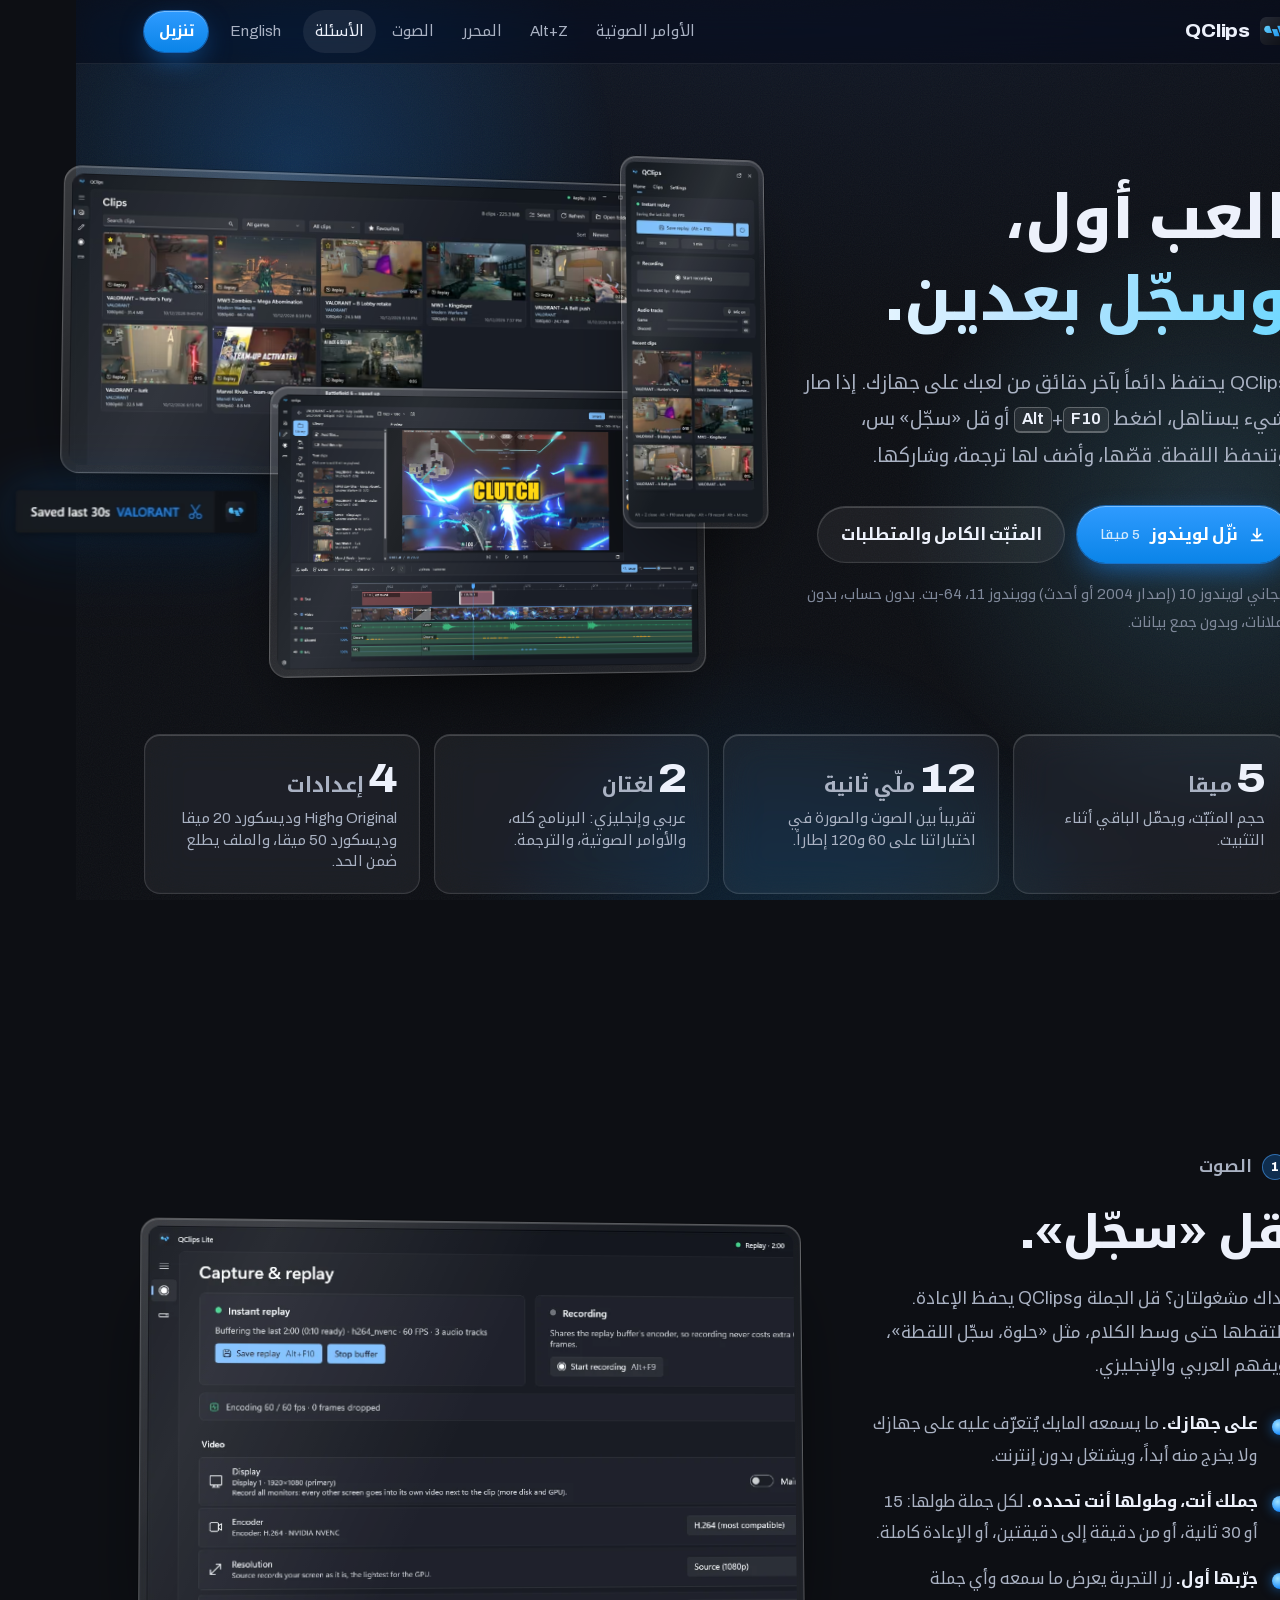
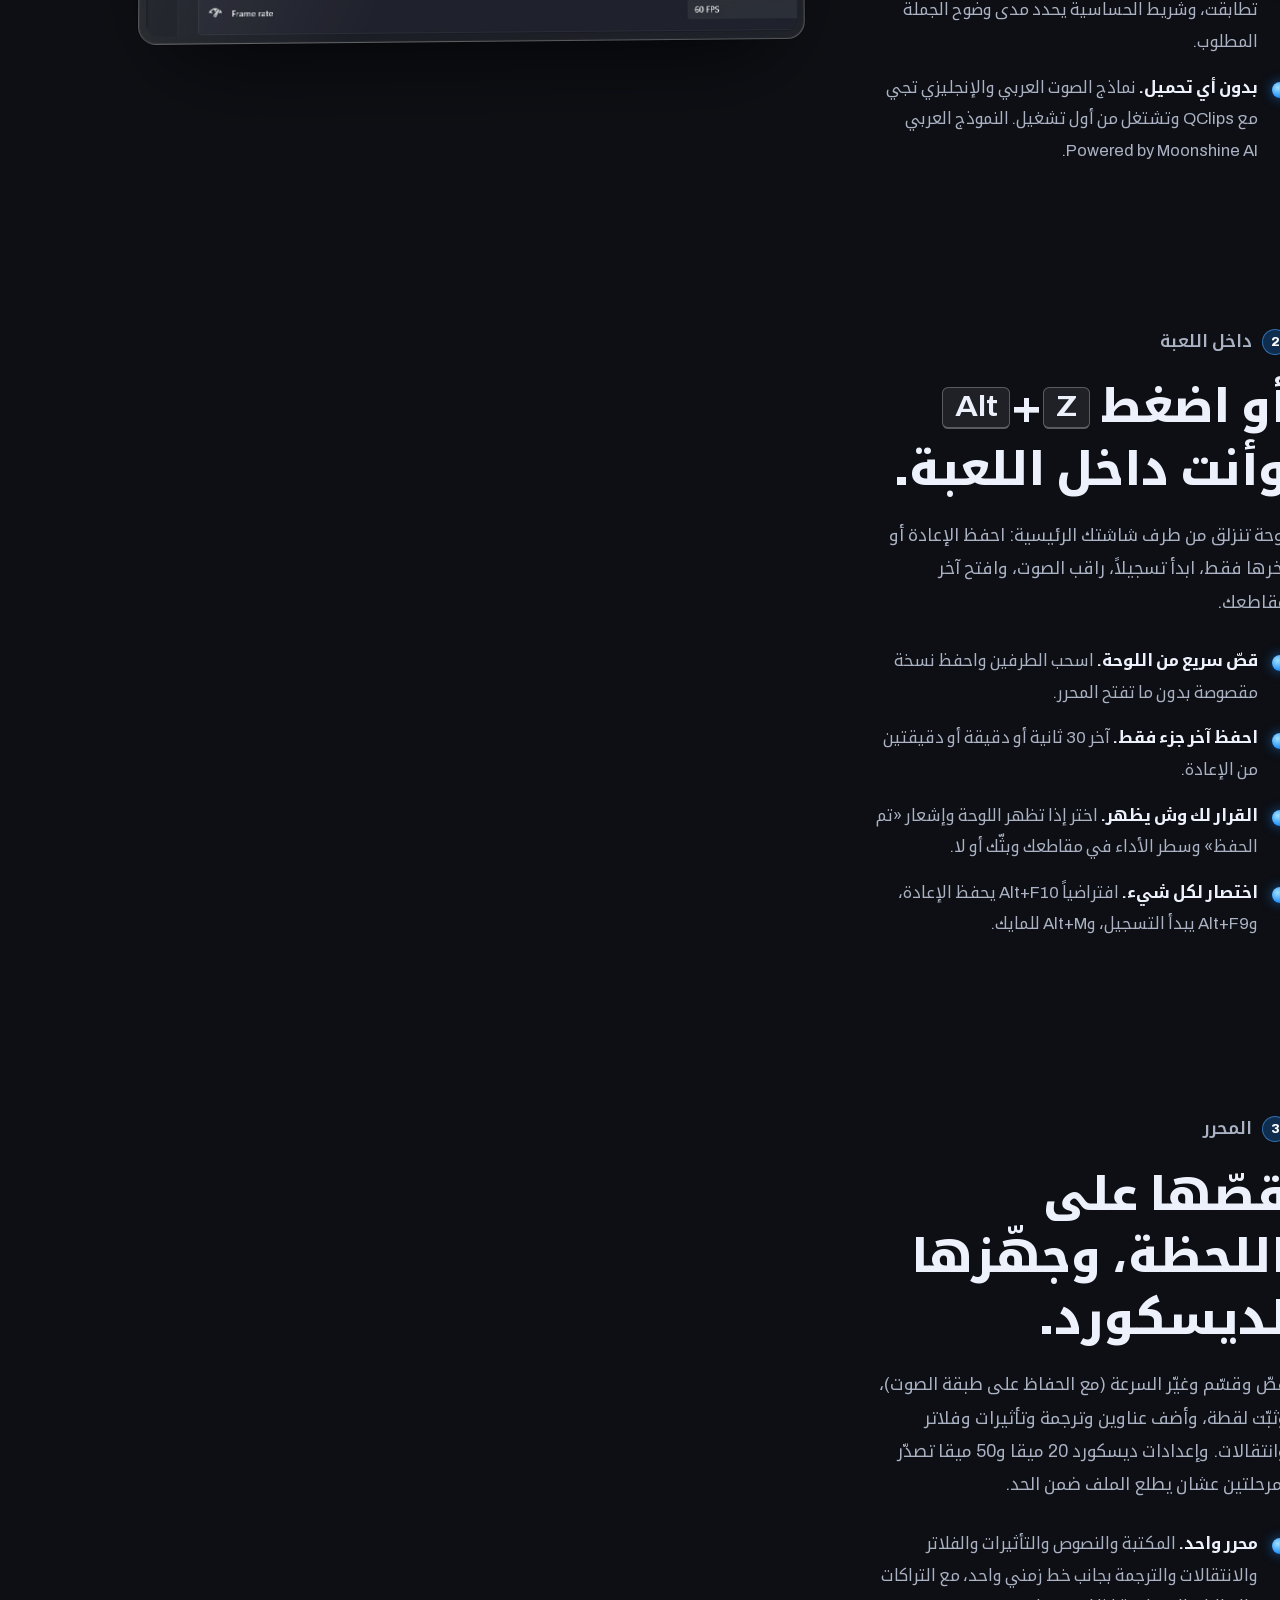
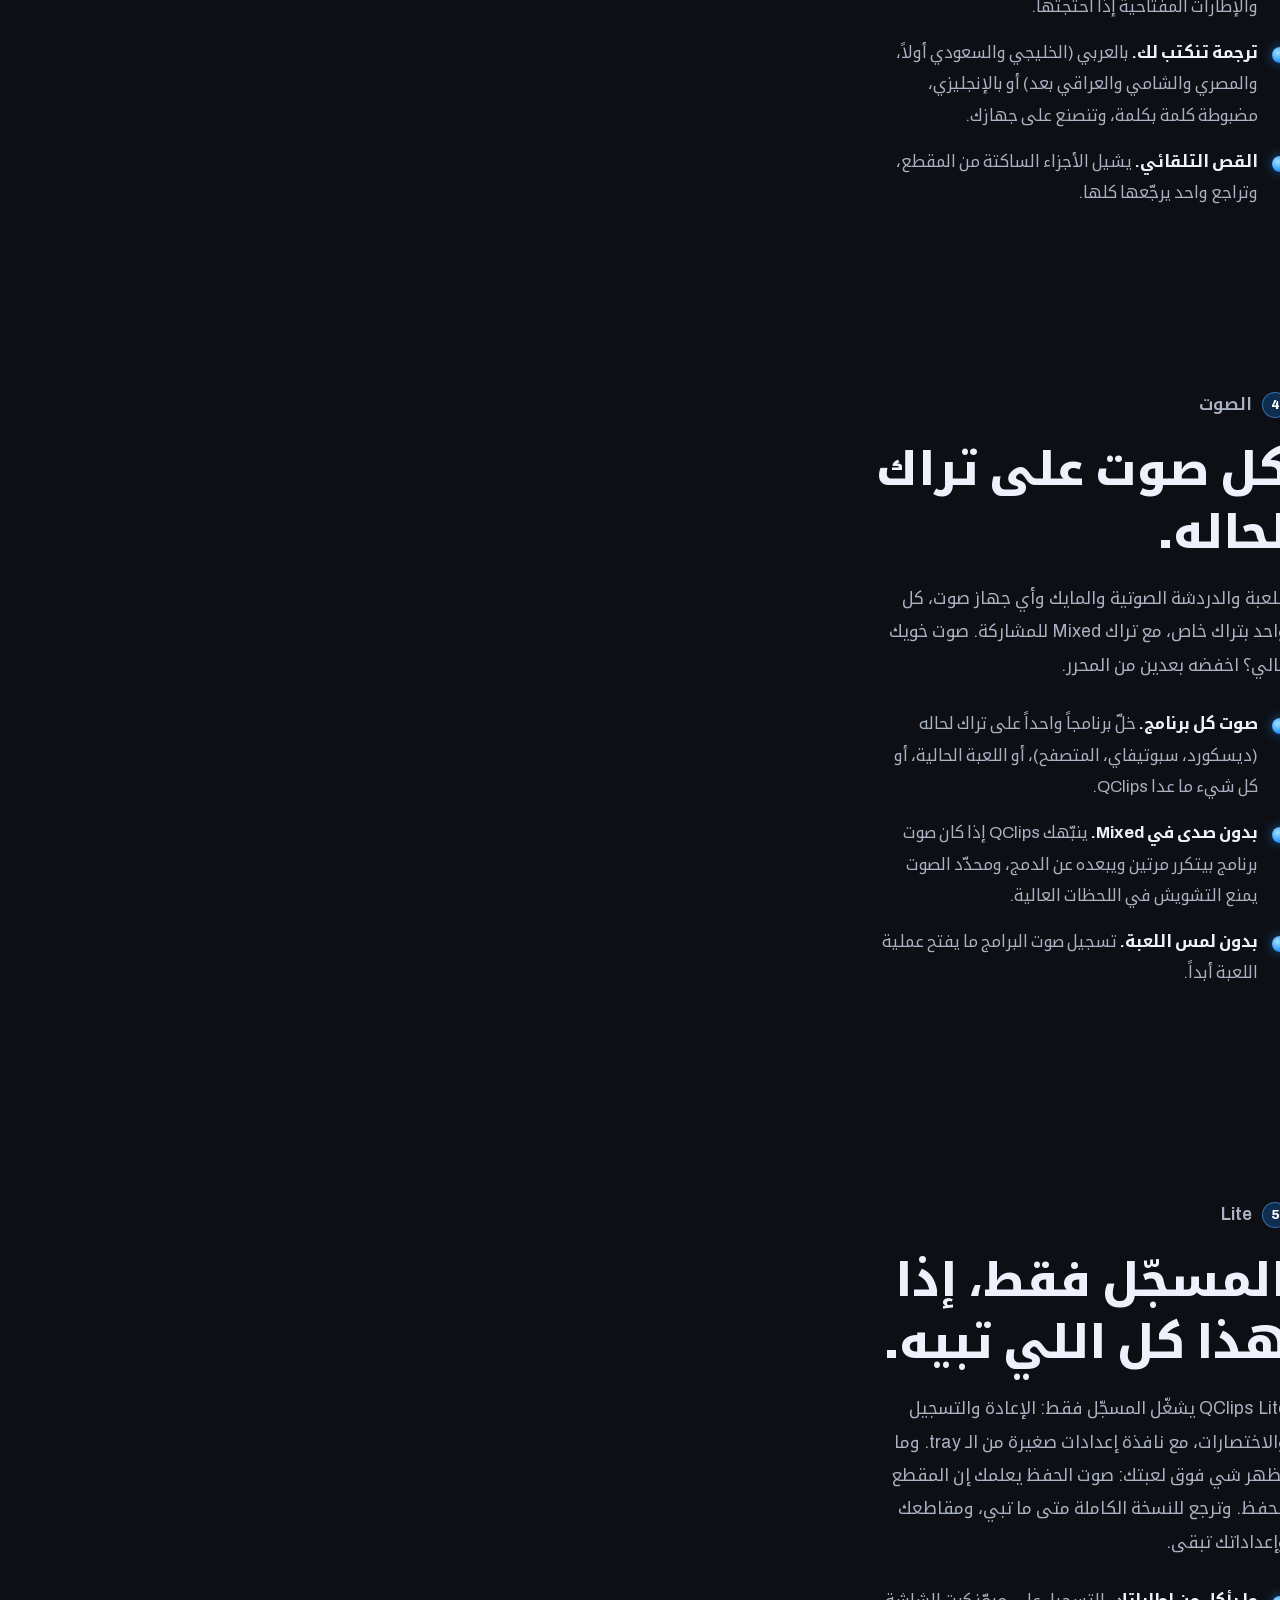
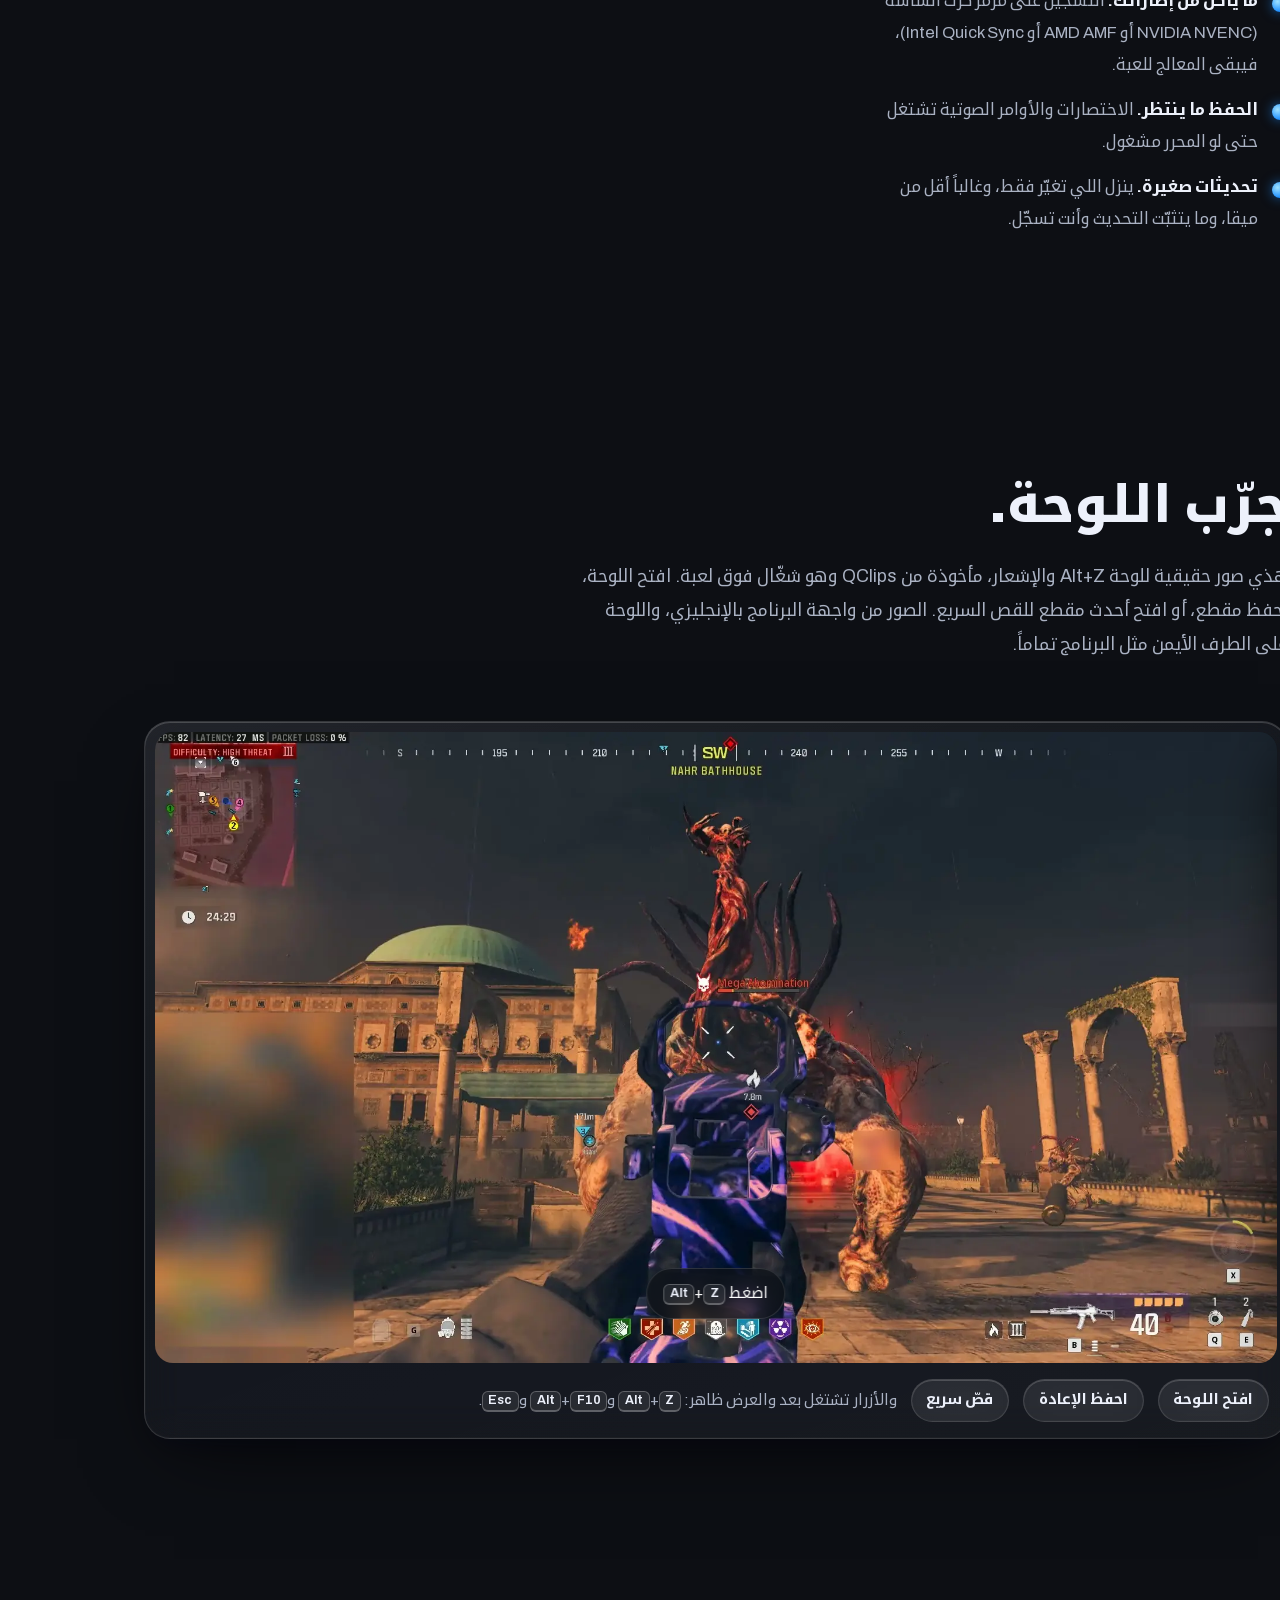
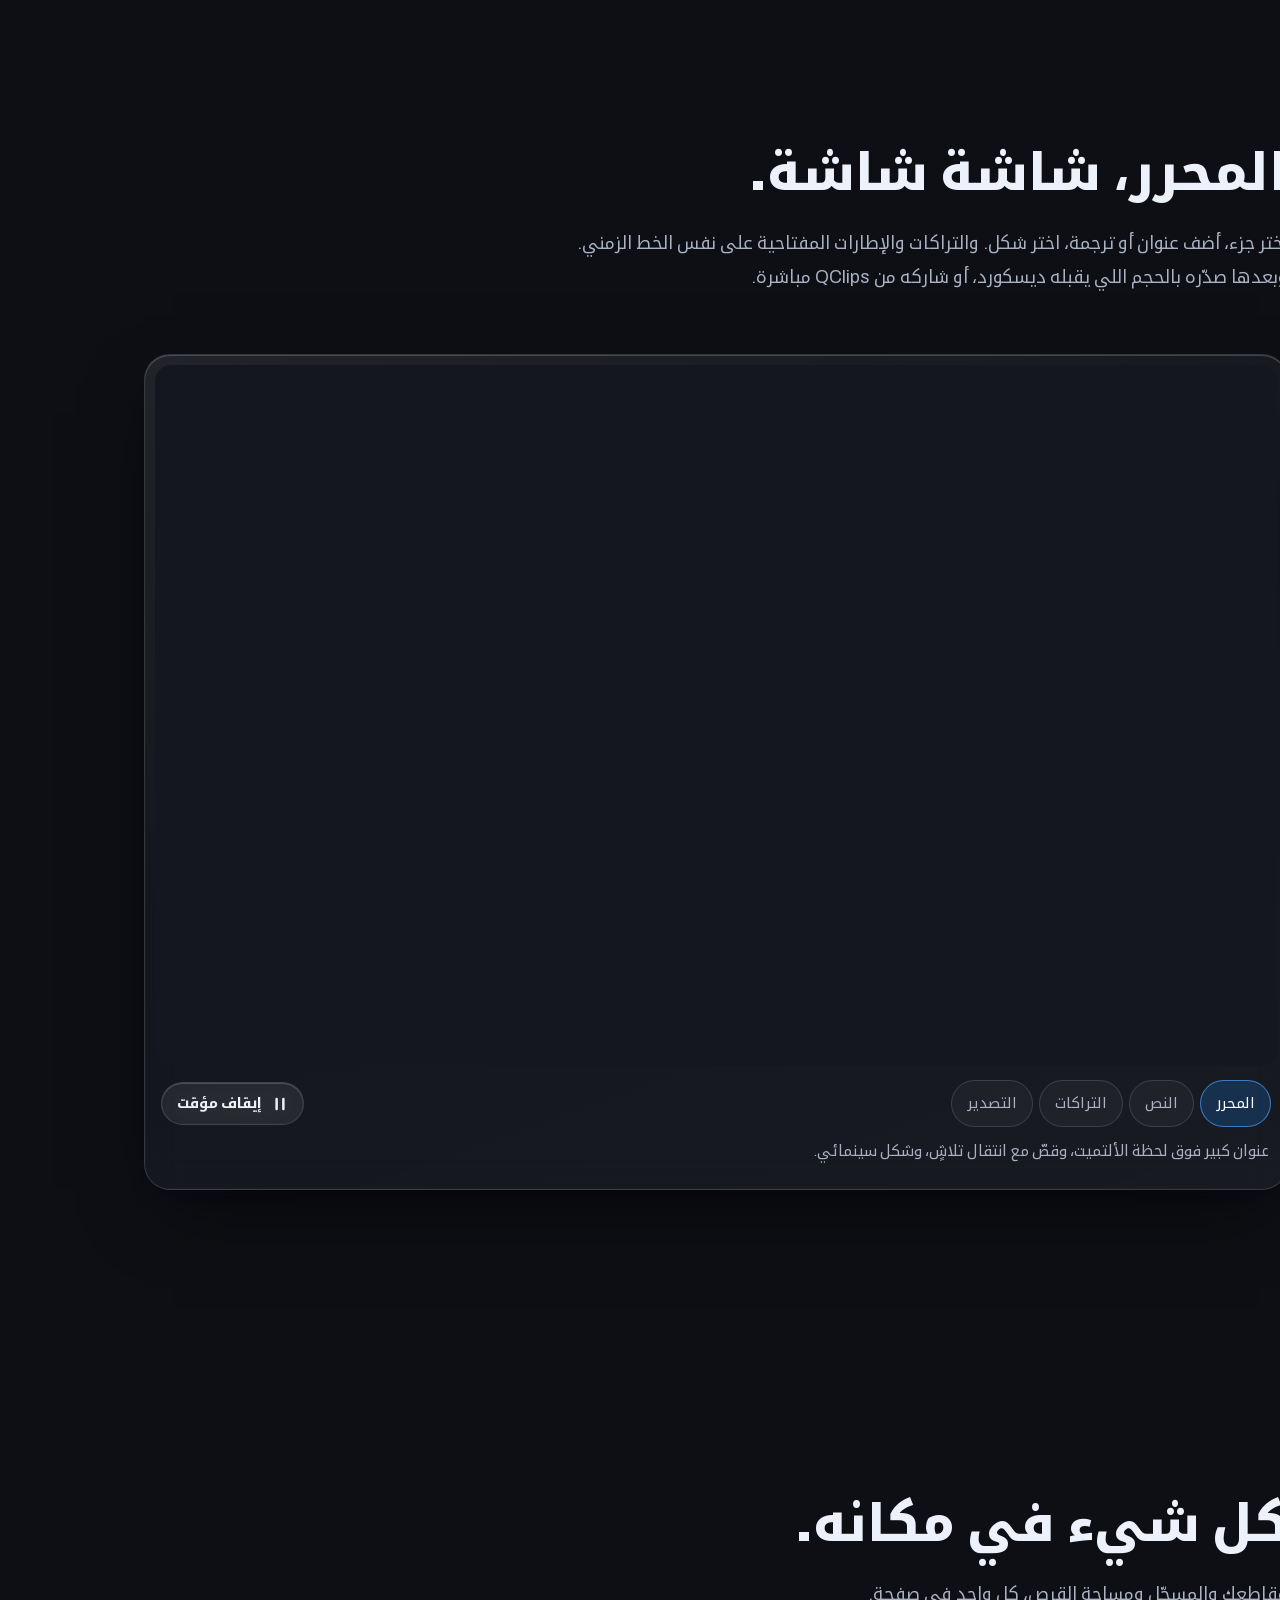
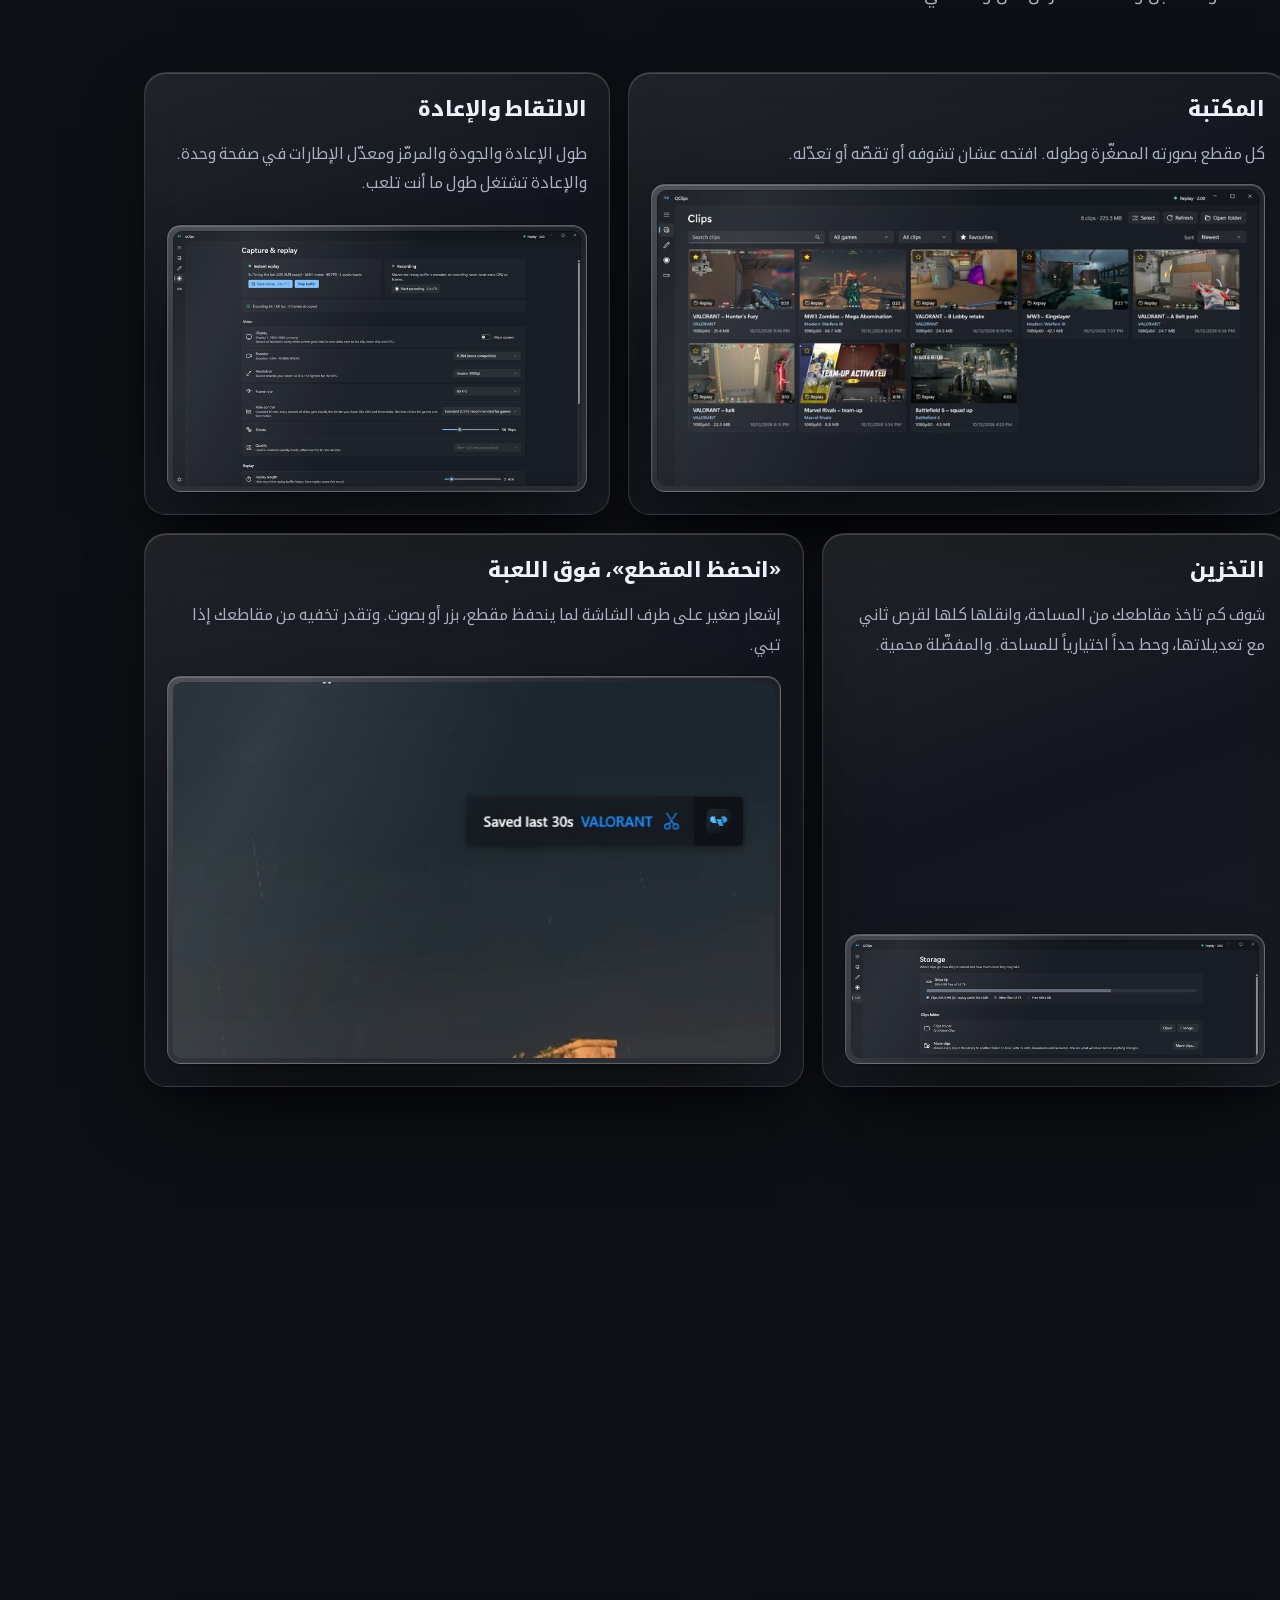
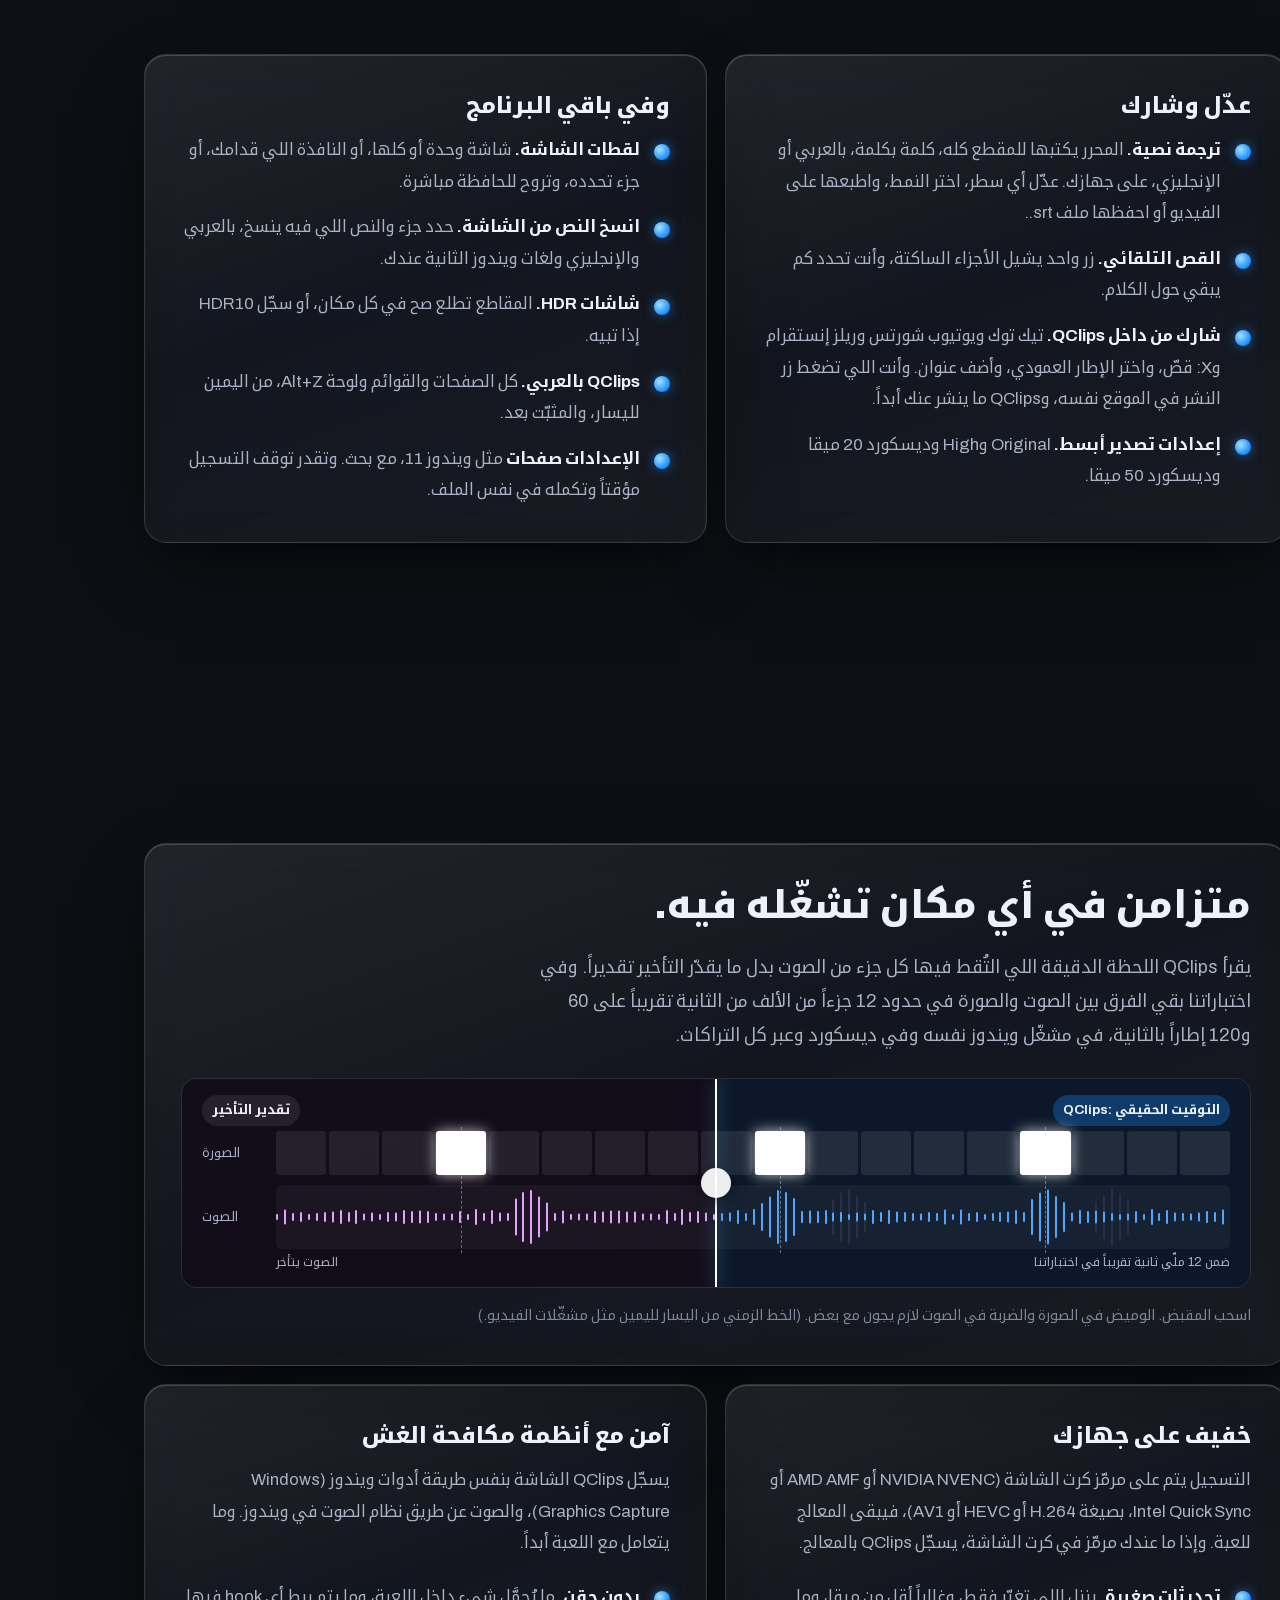
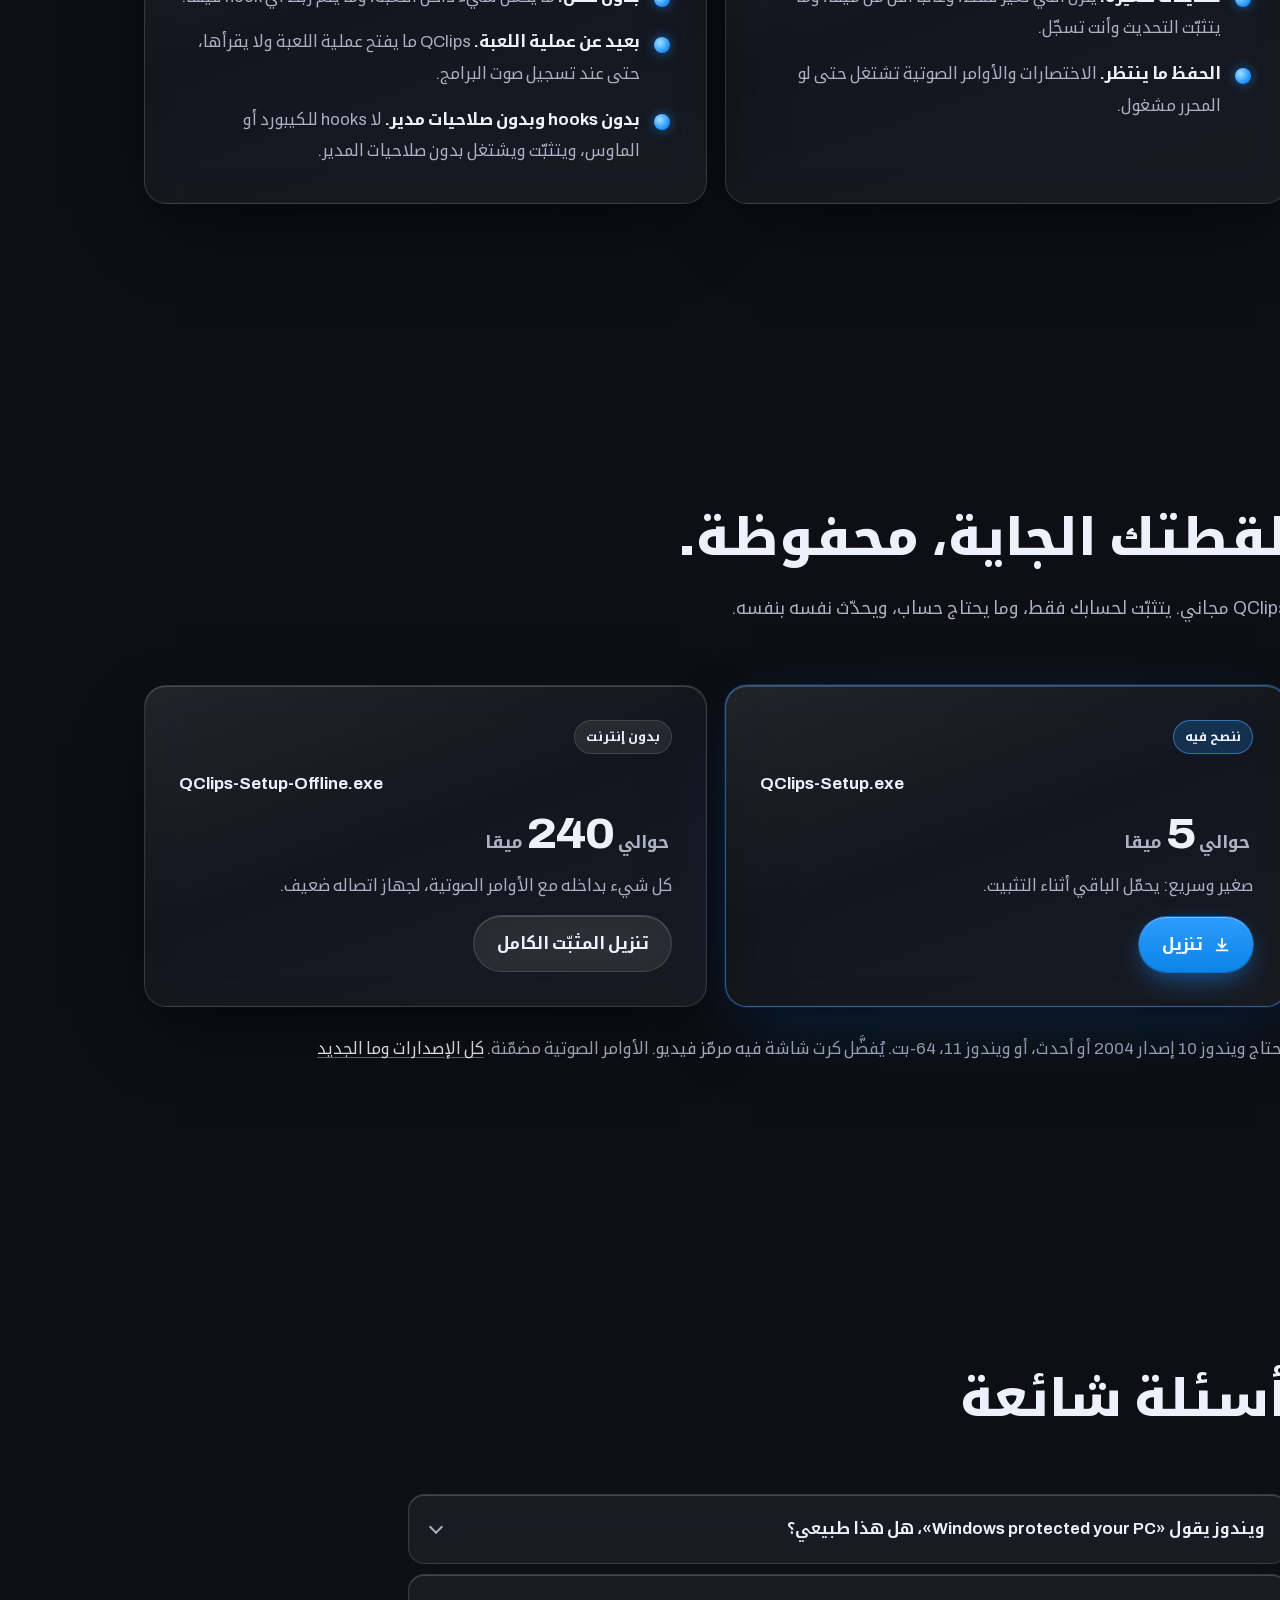
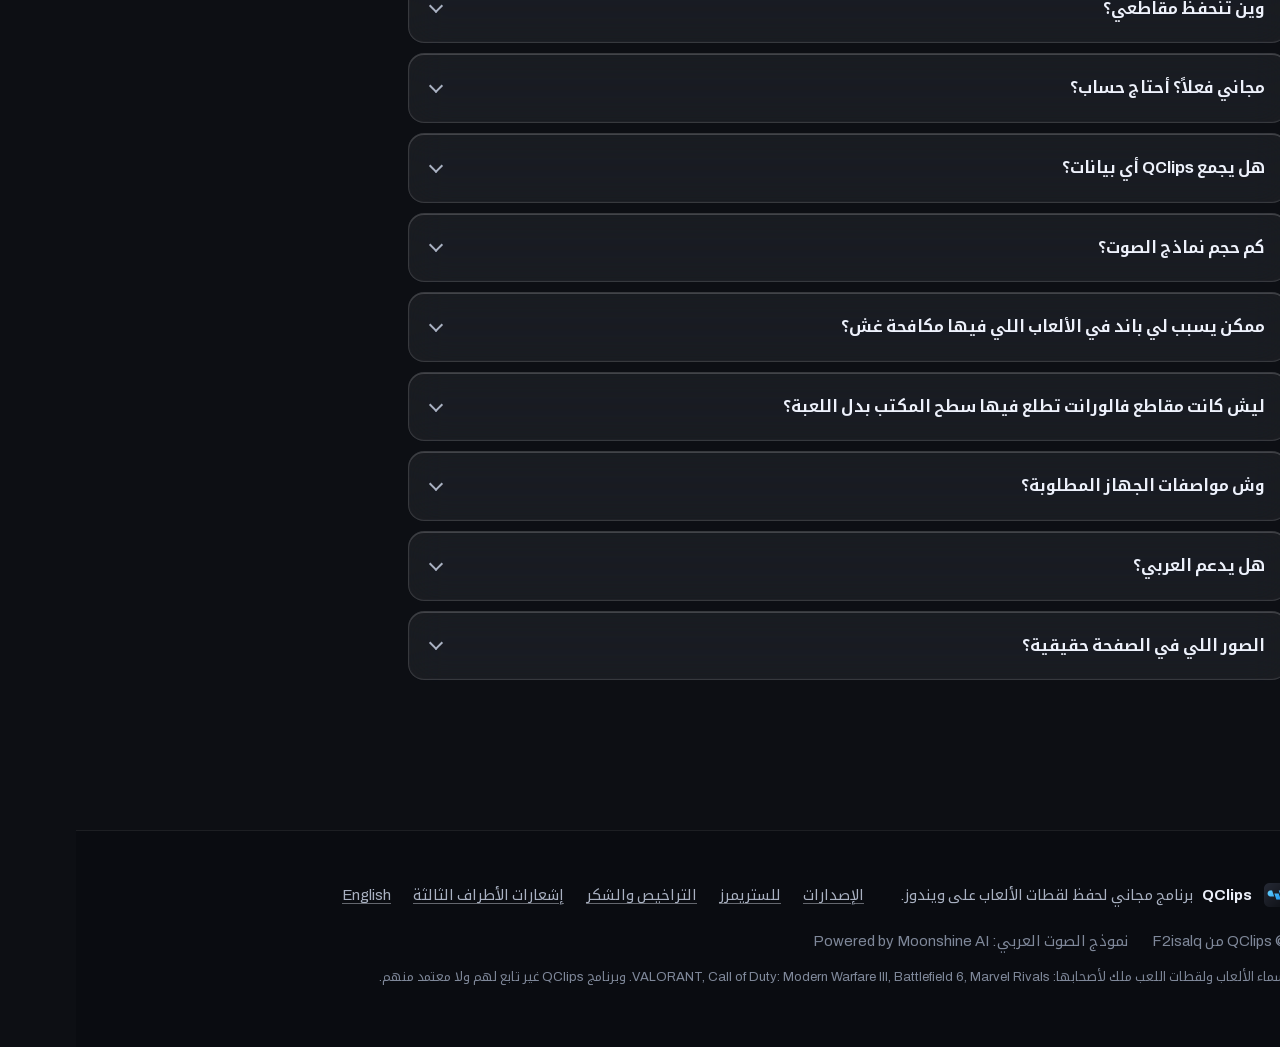
==== commit 861878c9: "QClips 2.1.1: voice commands included, offline installer about 240 MB, what's new in 2.1.1" ====
--- a/ar/index.html
+++ b/ar/index.html
@@ -102,7 +102,7 @@
           <li><b>على جهازك.</b> ما يسمعه المايك يُتعرّف عليه على جهازك ولا يخرج منه أبداً، ويشتغل بدون إنترنت.</li>
           <li><b>جملك أنت، وطولها أنت تحدده.</b> لكل جملة طولها: 15 أو 30 ثانية، أو من دقيقة إلى دقيقتين، أو الإعادة كاملة.</li>
           <li><b>جرّبها أول.</b> زر التجربة يعرض ما سمعه وأي جملة تطابقت، وشريط الحساسية يحدد مدى وضوح الجملة المطلوب.</li>
-          <li><b>تحميل واحد، مرة وحدة.</b> نموذج الصوت يُحمَّل من الإعدادات لما تشغّل الأوامر الصوتية: حوالي 67 ميقا للإنجليزي، و164 ميقا للعربي، و210 ميقا للاثنين. النموذج العربي <span lang="en" dir="ltr">Powered by Moonshine AI</span>.</li>
+          <li><b>بدون أي تحميل.</b> نماذج الصوت العربي والإنجليزي تجي مع <span lang="en">QClips</span> وتشتغل من أول تشغيل. النموذج العربي <span lang="en" dir="ltr">Powered by Moonshine AI</span>.</li>
         </ul>
         <div class="shot-sm screen"><picture><source type="image/avif" srcset="../img/settings-voice-800.avif 793w, ../img/settings-voice-1600.avif 1586w" sizes="92vw"><img src="../img/settings-voice-800.webp" srcset="../img/settings-voice-800.webp 793w, ../img/settings-voice-1600.webp 1586w" sizes="92vw" width="1586" height="993" loading="lazy" decoding="async" alt="إعدادات QClips، قسم الأوامر الصوتية: الجملتان «clip it» و«clip that» وطول كل منهما، والمايك، والحساسية، وزر التجربة."></picture></div>
       </article>
@@ -277,6 +277,7 @@
     <div class="sec-head" data-reveal>
       <h2 id="new-title">الجديد في 2.1.</h2>
       <p>ترجمة، ومشاركة، ولقطات شاشة أفضل، و<span lang="en">QClips</span> بالعربي. <a href="https://github.com/F2isalq/QClips-Releases/releases/latest">كل الجديد</a></p>
+      <p><b>الجديد في 2.1.1:</b> تنقّل أسلس بين الصفحات، وحفظ أسرع للمقاطع، والأوامر الصوتية مضمّنة بدون تحميل، ولوحة <span lang="en" dir="ltr">Alt+Z</span> والإشعارات دايماً على شاشتك الرئيسية.</p>
     </div>
     <div class="cols2">
       <div class="glass panel" data-reveal style="--i:0">
@@ -383,12 +384,12 @@
       <div class="glass dl-card" data-reveal style="--i:1">
         <span class="badge" style="background:rgba(255,255,255,.08);border-color:var(--edge)">بدون إنترنت</span>
         <span class="fn">QClips-Setup-Offline.exe</span>
-        <span class="size"><small>حوالي</small>85<small>ميقا</small></span>
-        <p>كل شيء بداخله، لجهاز اتصاله ضعيف.</p>
+        <span class="size"><small>حوالي</small>240<small>ميقا</small></span>
+        <p>كل شيء بداخله مع الأوامر الصوتية، لجهاز اتصاله ضعيف.</p>
         <a class="btn ghost" href="https://github.com/F2isalq/QClips-Releases/releases/latest/download/QClips-Setup-Offline.exe">تنزيل المثبّت الكامل</a>
       </div>
     </div>
-    <p class="req" data-reveal>يحتاج ويندوز 10 إصدار 2004 أو أحدث، أو ويندوز 11، 64-بت. يُفضَّل كرت شاشة فيه مرمّز فيديو. نماذج الصوت تُحمَّل لحالها من الإعدادات لما تشغّل الأوامر الصوتية. <a href="https://github.com/F2isalq/QClips-Releases/releases">كل الإصدارات وما الجديد</a></p>
+    <p class="req" data-reveal>يحتاج ويندوز 10 إصدار 2004 أو أحدث، أو ويندوز 11، 64-بت. يُفضَّل كرت شاشة فيه مرمّز فيديو. الأوامر الصوتية مضمّنة. <a href="https://github.com/F2isalq/QClips-Releases/releases">كل الإصدارات وما الجديد</a></p>
   </div>
 </section>
 
@@ -420,13 +421,13 @@
       <details>
         <summary>هل يجمع QClips أي بيانات؟</summary>
         <div class="a">
-          <p>لا. ما يرسل بيانات استخدام ولا تحليلات ولا تقارير أعطال. يتصل بالإنترنت فقط عشان يتحقق من التحديثات، وعشان يحمّل نماذج الصوت أو الترجمة مرة واحدة إذا استخدمتها، ولما تشارك مقطع على موقع بنفسك.</p>
+          <p>لا. ما يرسل بيانات استخدام ولا تحليلات ولا تقارير أعطال. يتصل بالإنترنت فقط عشان يتحقق من التحديثات، وعشان يحمّل نماذج الترجمة مرة واحدة إذا استخدمتها، ولما تشارك مقطع على موقع بنفسك.</p>
         </div>
       </details>
       <details>
         <summary>كم حجم نماذج الصوت؟</summary>
         <div class="a">
-          <p>تُحمَّل مرة واحدة فقط إذا شغّلت الأوامر الصوتية: حوالي 67 ميقا للإنجليزي، وحوالي 164 ميقا للعربي، أو حوالي 210 ميقا للاثنين. وبعدها الأوامر الصوتية تشتغل بدون إنترنت.</p>
+          <p>حوالي 200 ميقا للعربي والإنجليزي مع بعض، وتجي مع <span lang="en">QClips</span> لما تثبّته، فما تحتاج تحمّل شيء بنفسك، والأوامر الصوتية تشتغل بدون إنترنت.</p>
         </div>
       </details>
       <details>
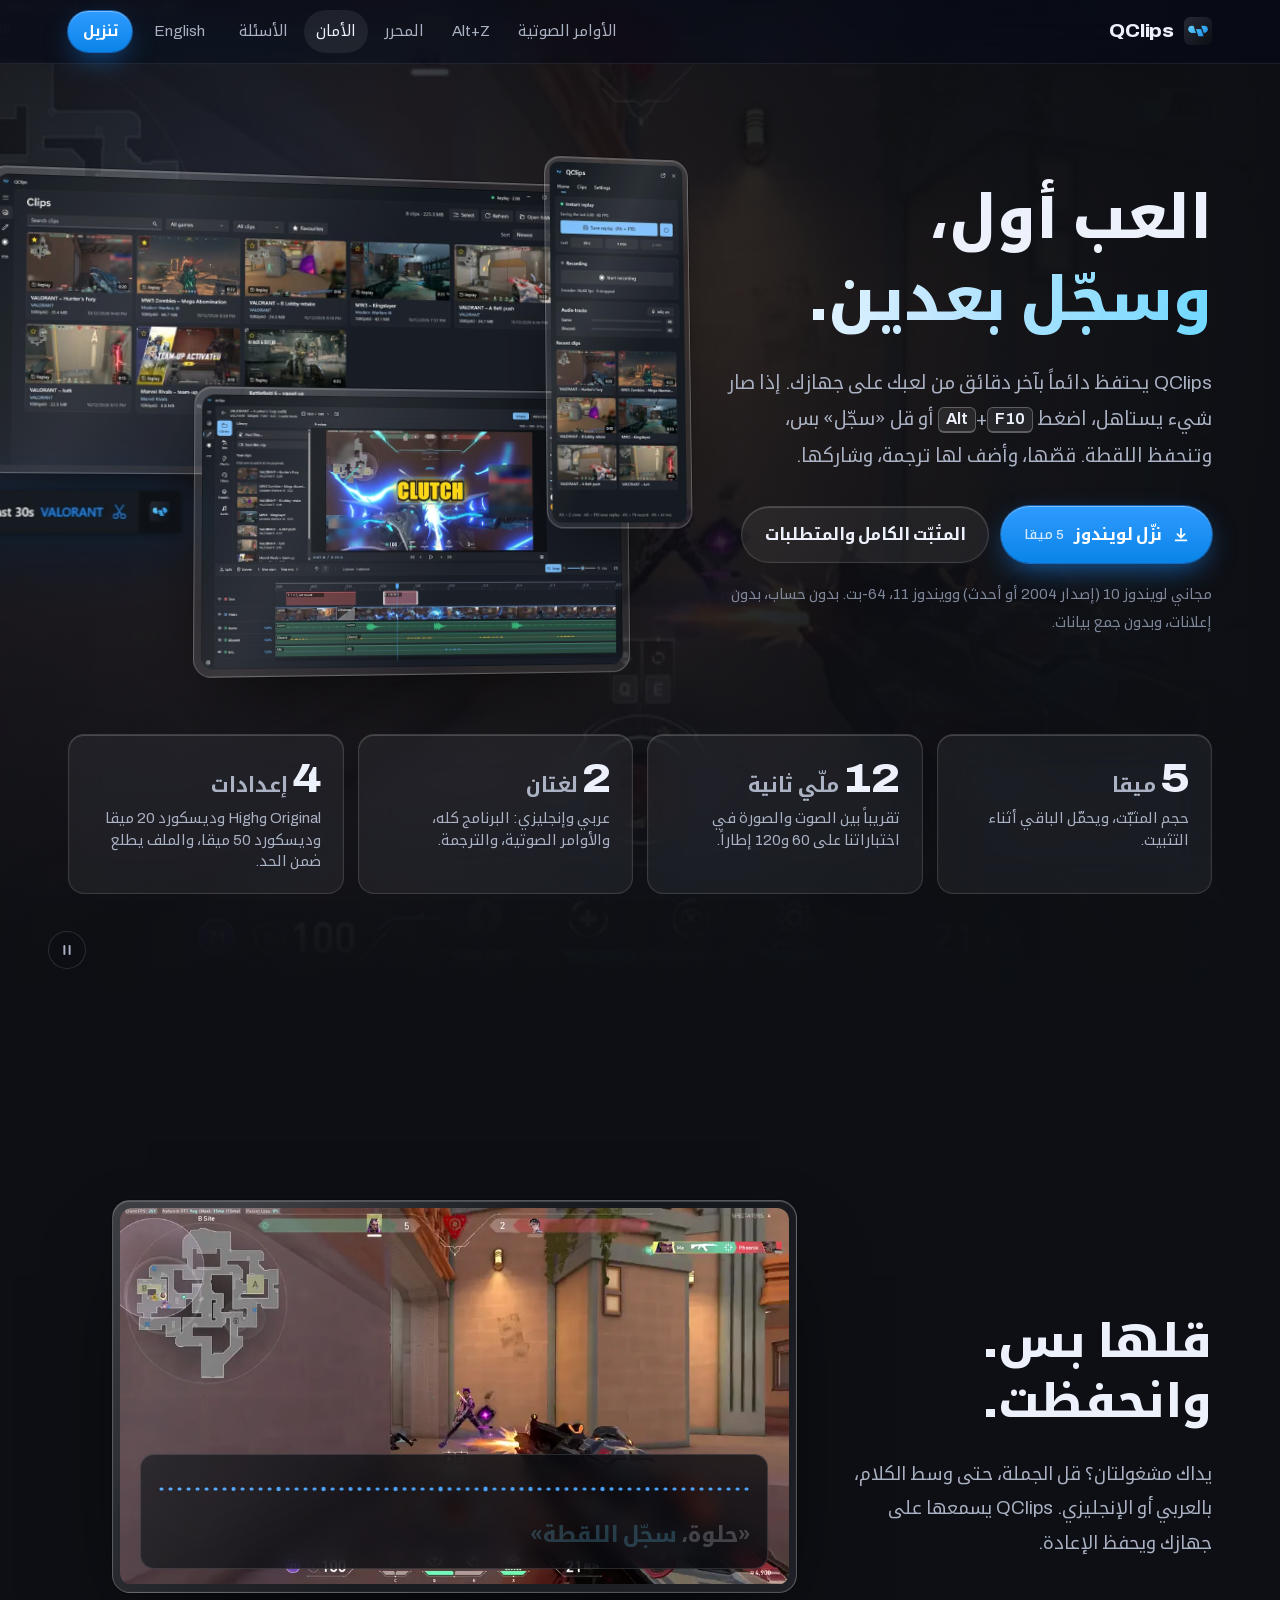
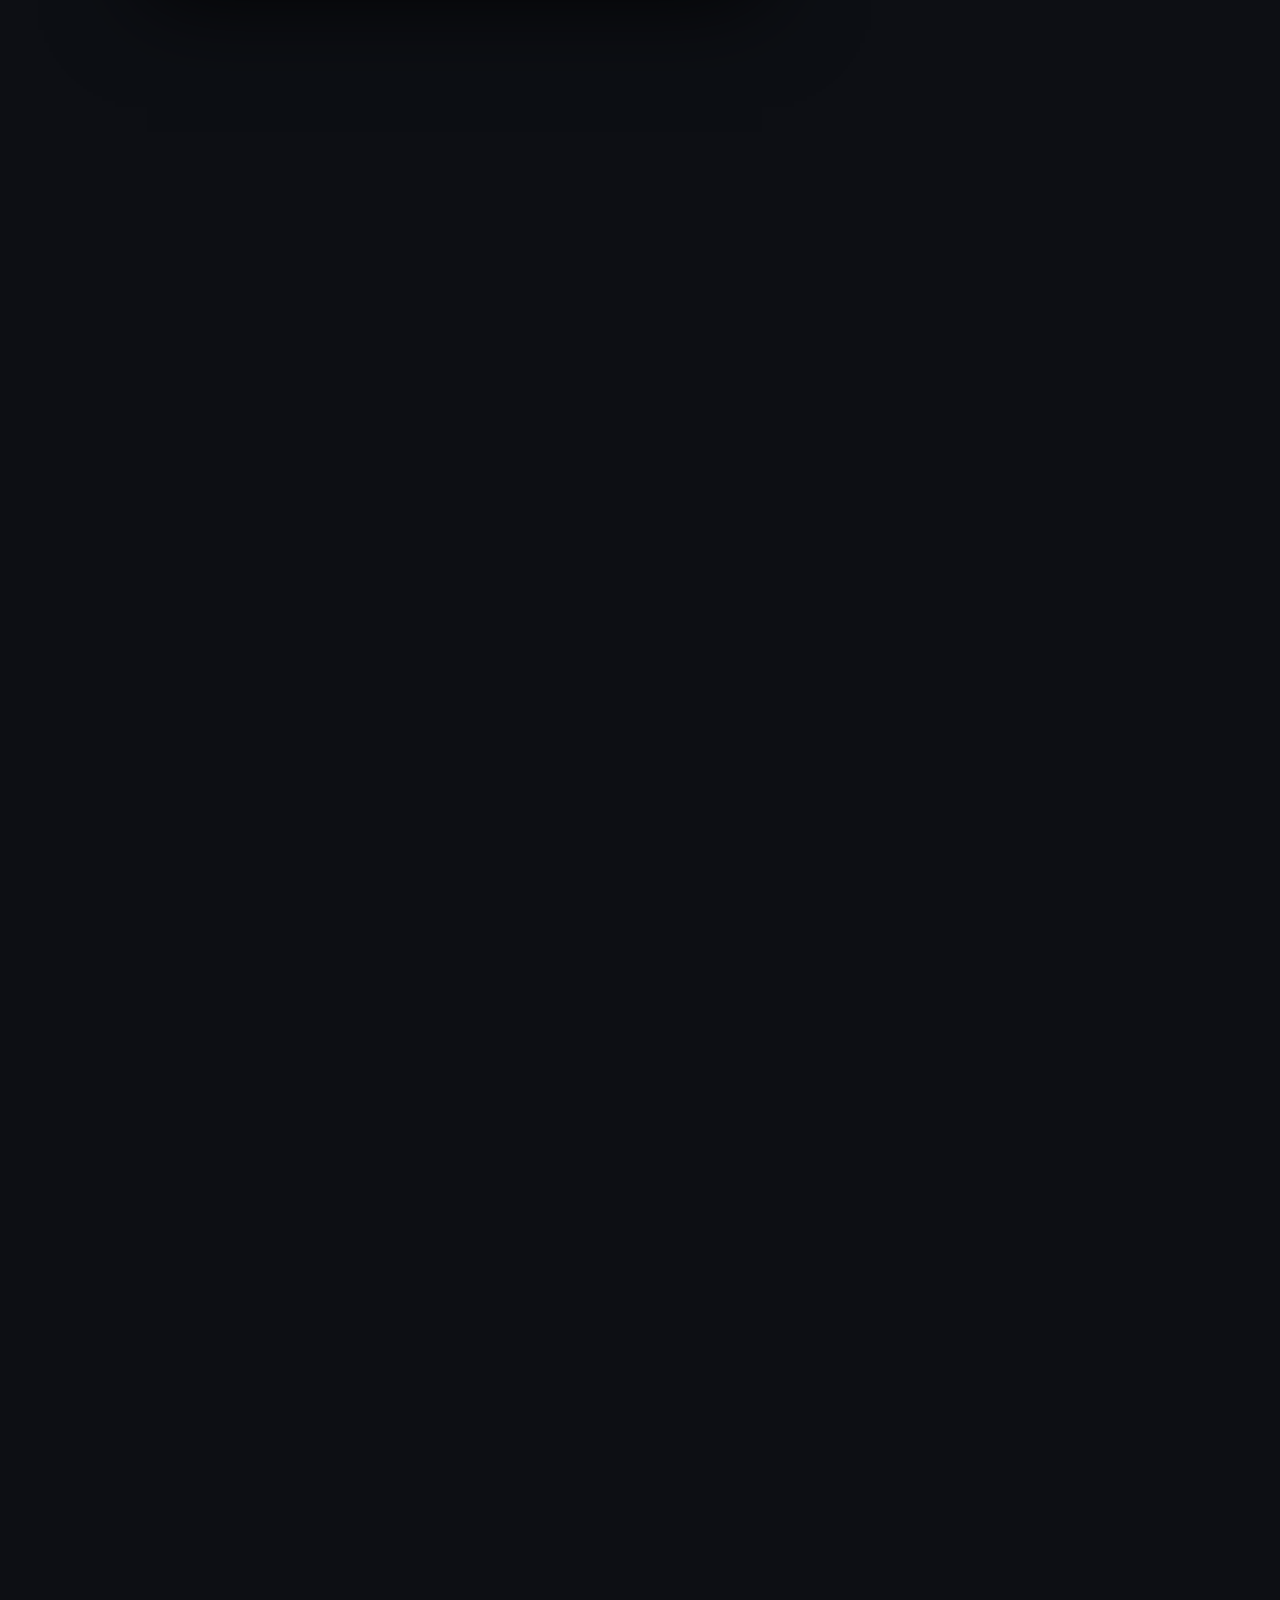
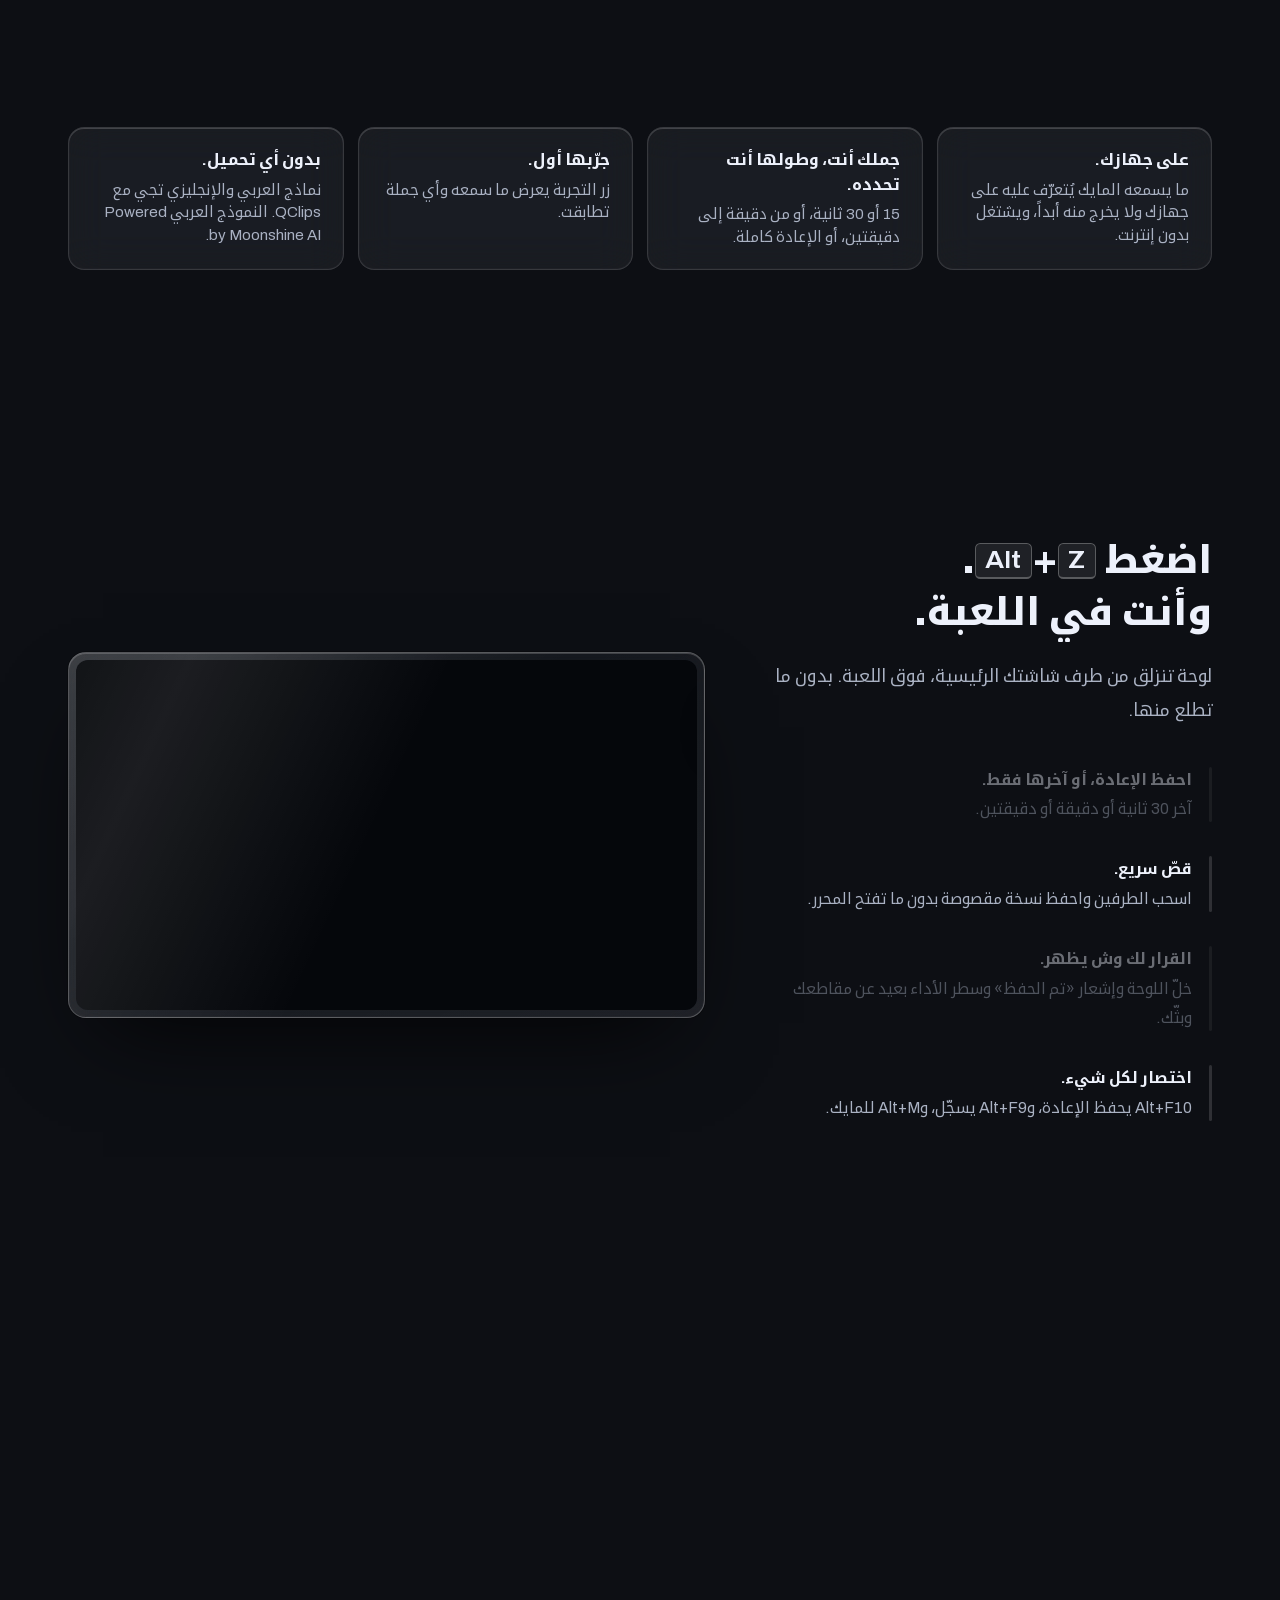
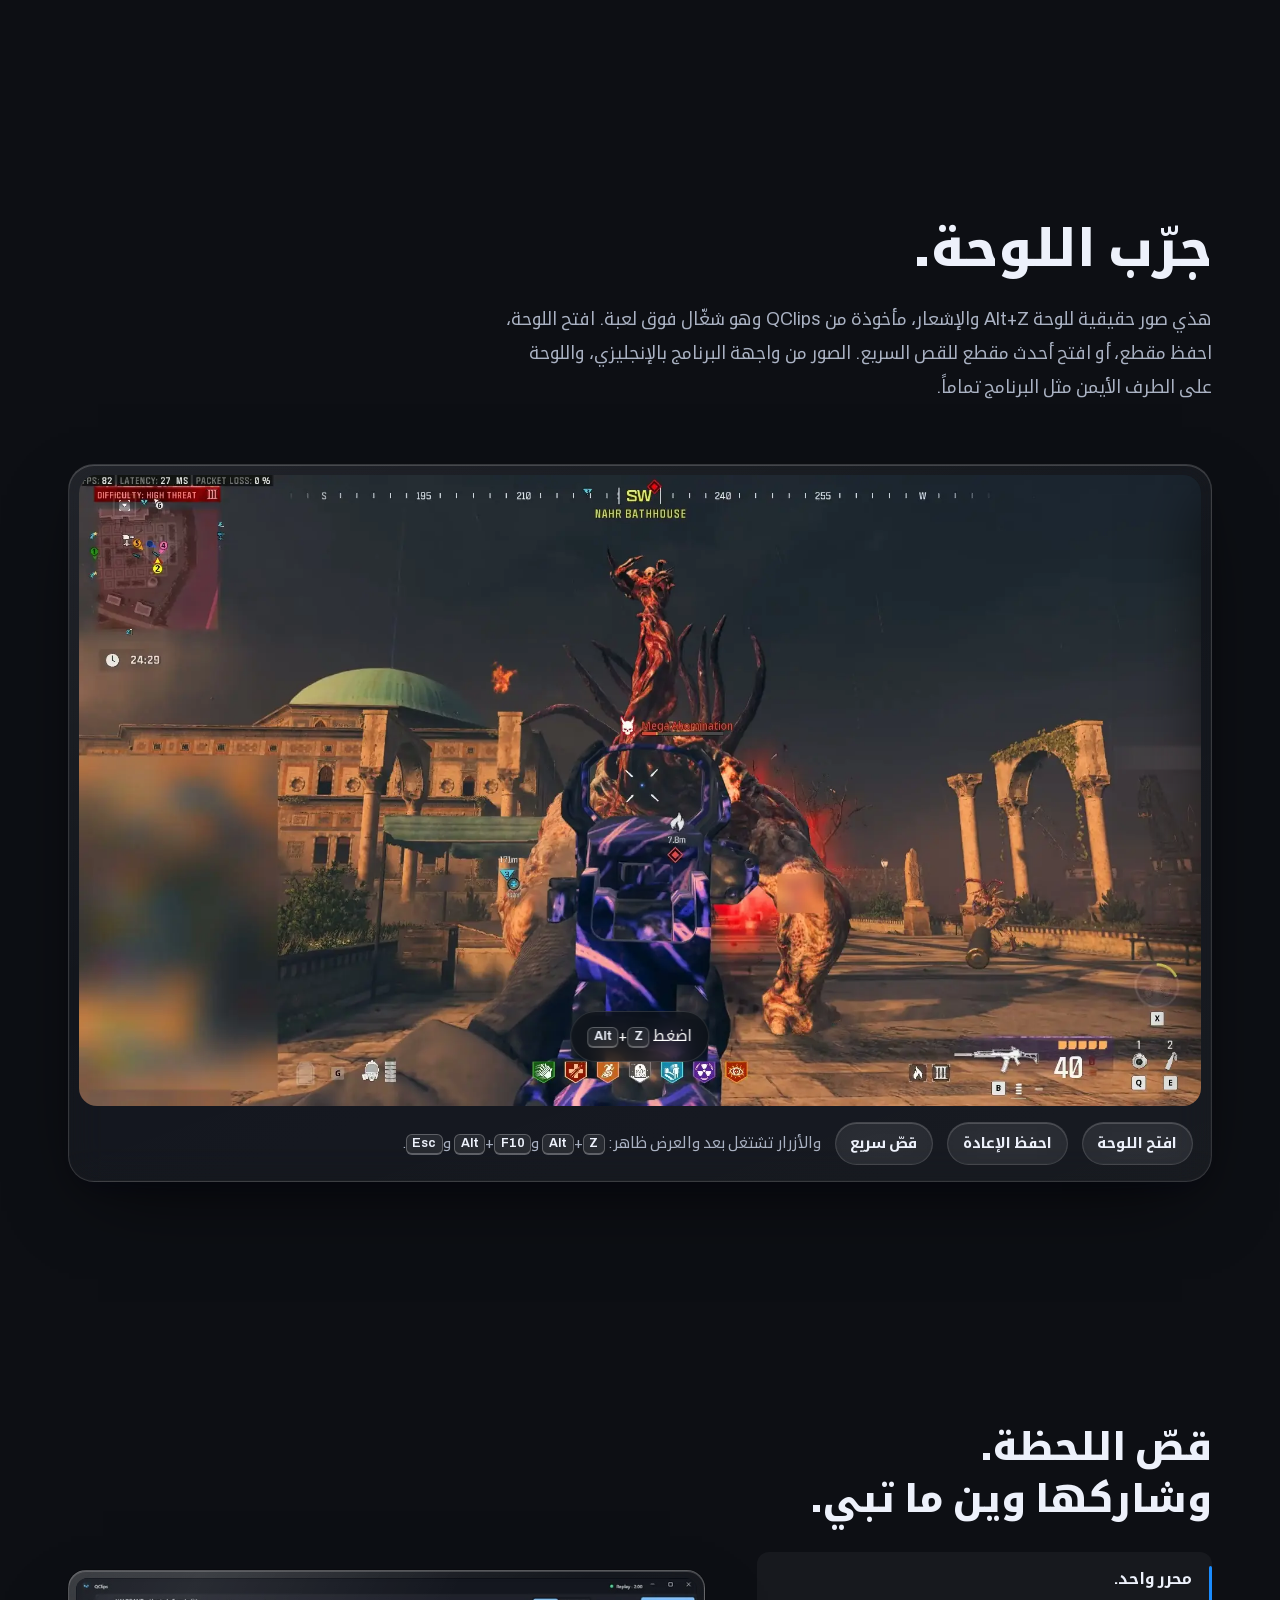
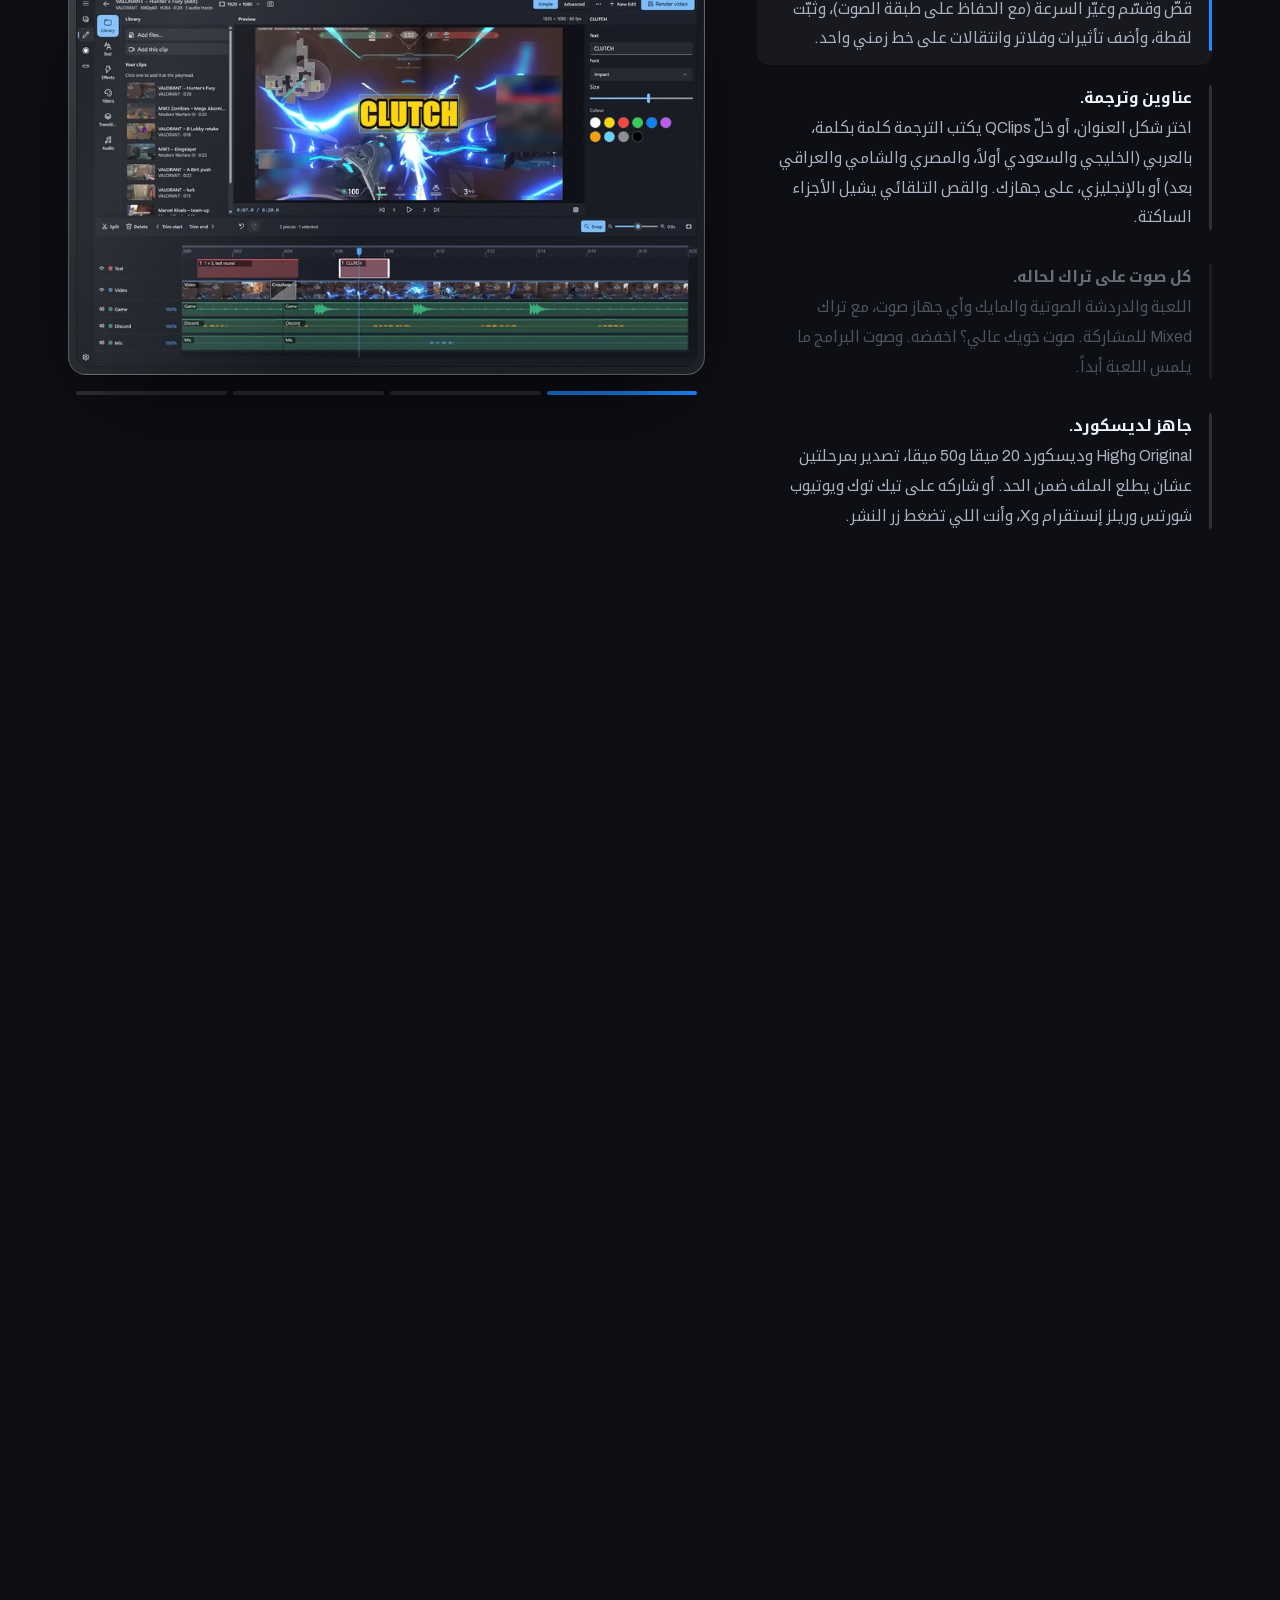
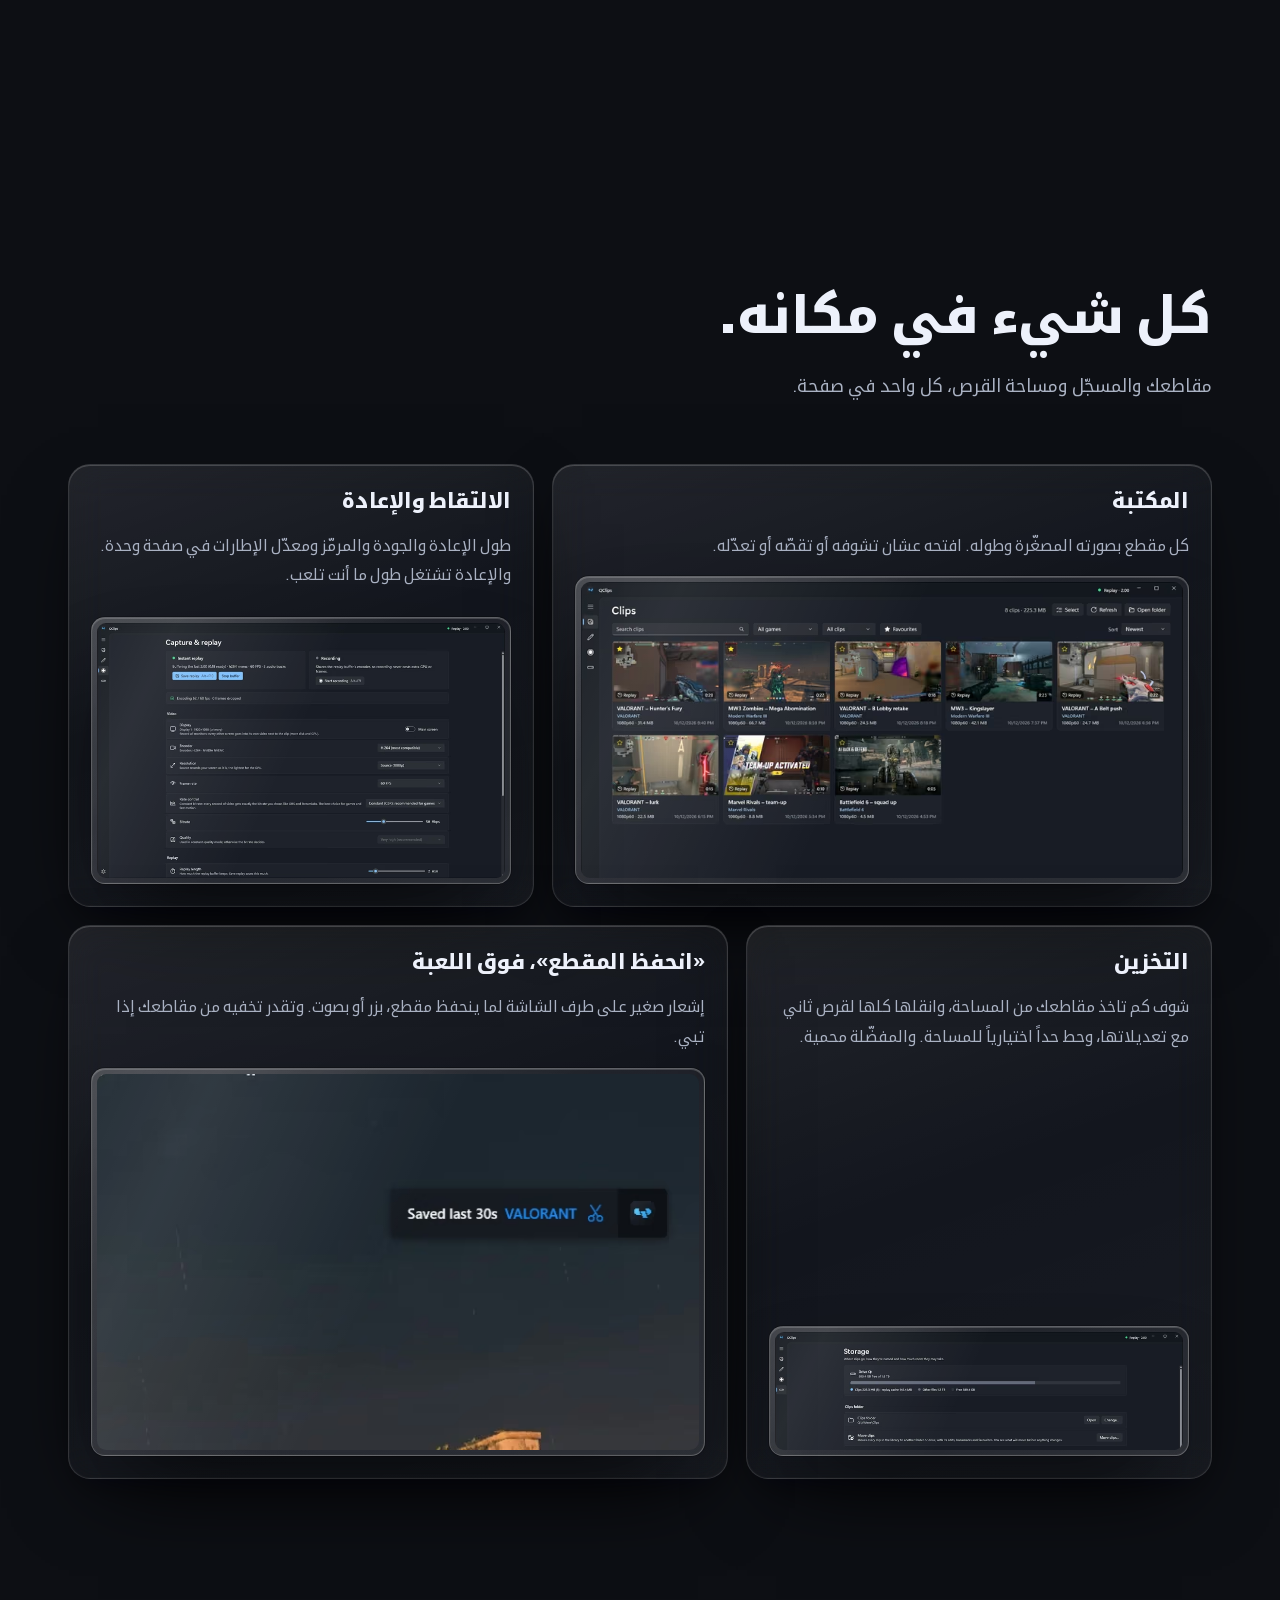
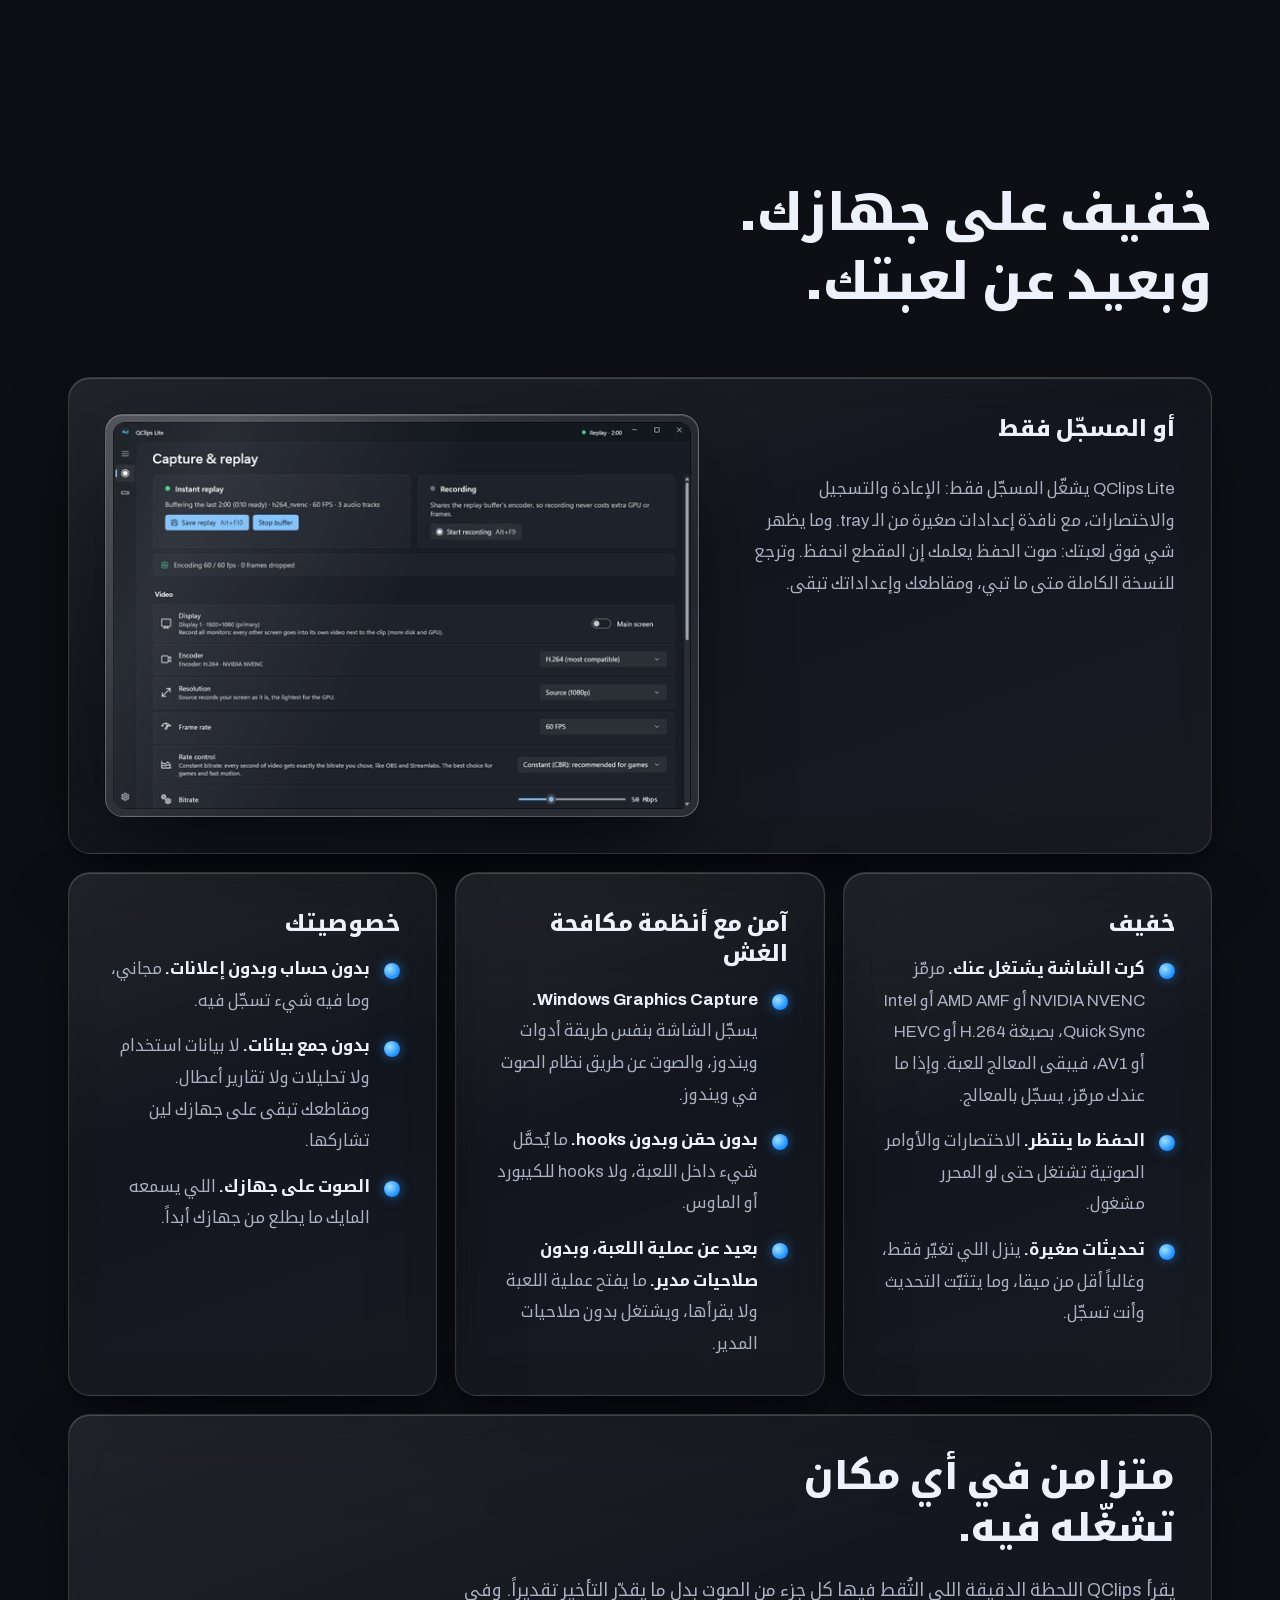
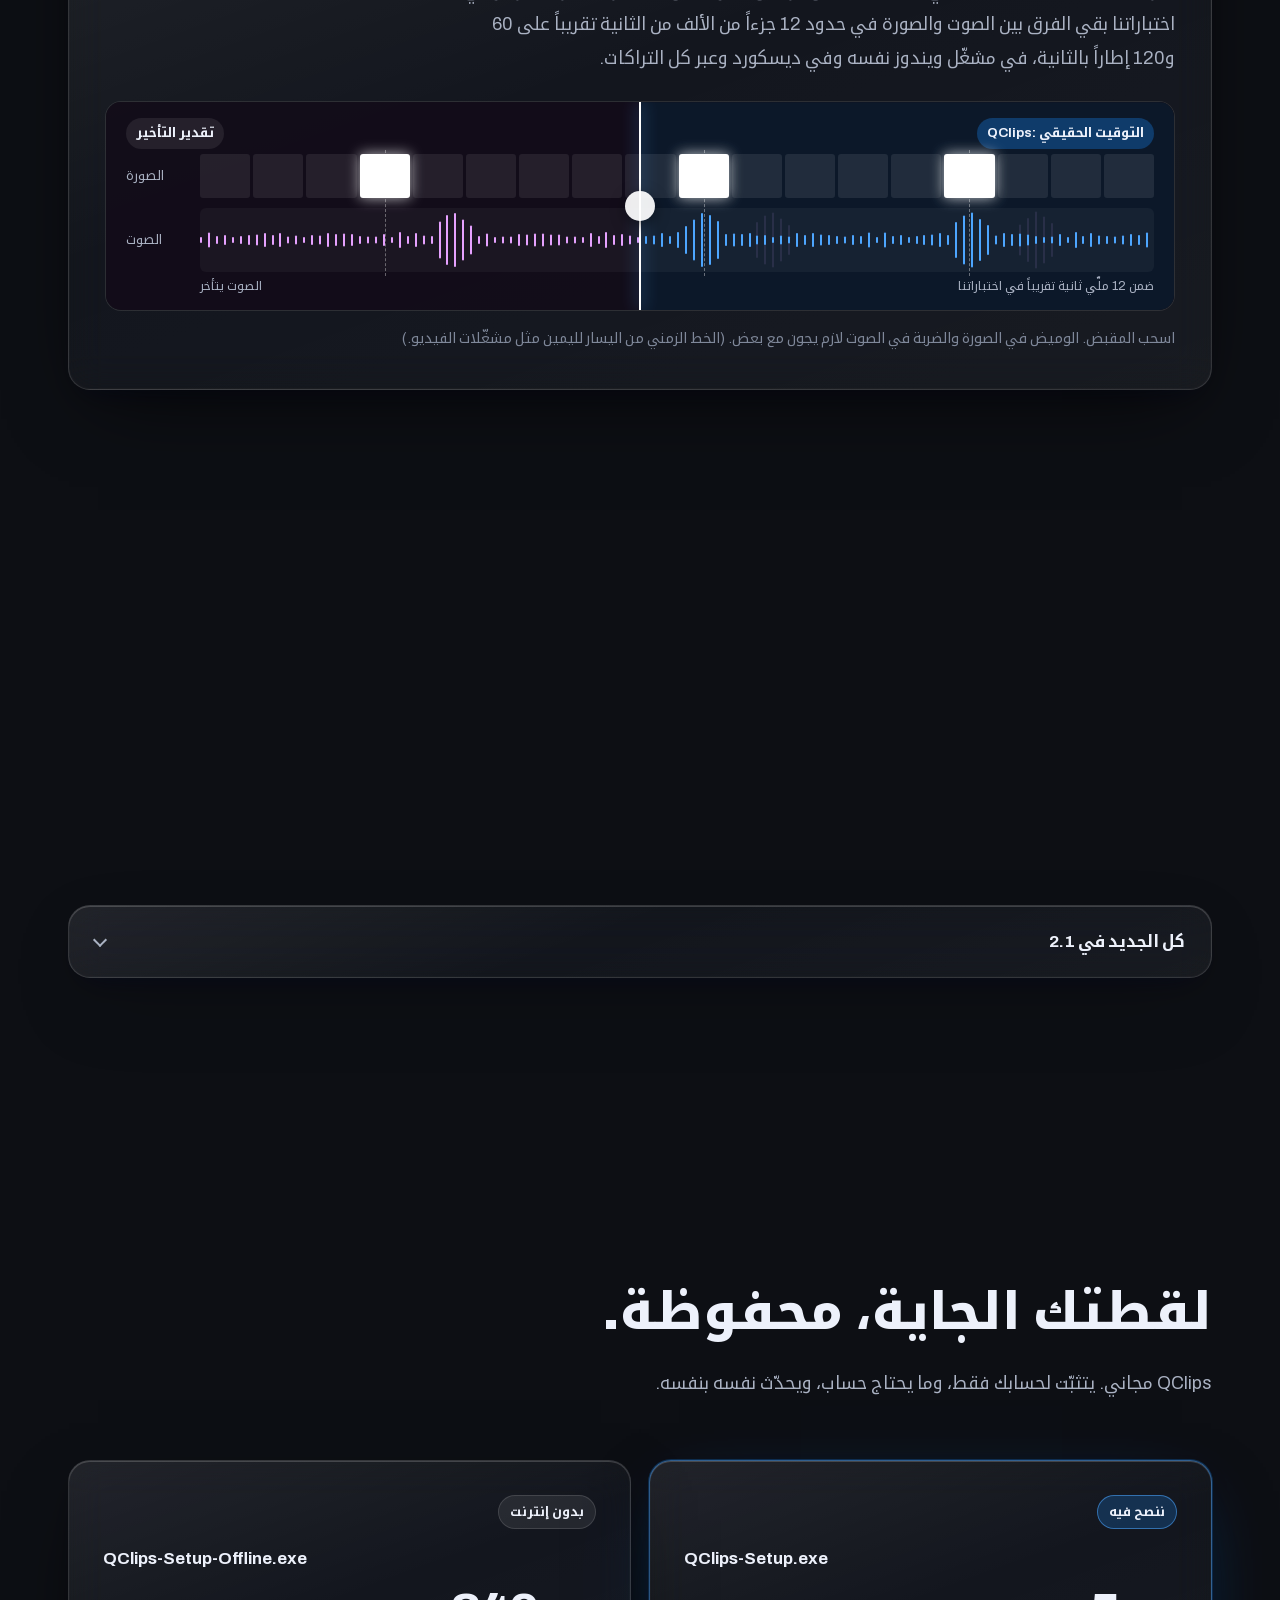
==== commit 8083f393: "Home page: cinematic scroll scenes for voice, Alt+Z and the editor; gameplay behind the hero; light," ====
--- a/ar/index.html
+++ b/ar/index.html
@@ -20,7 +20,11 @@
 <link rel="preload" href="../fonts/noto-kufi-arabic.woff2" as="font" type="font/woff2" crossorigin>
 <link rel="preload" href="../fonts/archivo.woff2" as="font" type="font/woff2" crossorigin>
 <link rel="stylesheet" href="../css/site.css">
+<link rel="stylesheet" href="../css/cine.css">
 <script src="../js/site.js" defer></script>
+<script src="../js/vendor/gsap.min.js" defer></script>
+<script src="../js/vendor/ScrollTrigger.min.js" defer></script>
+<script src="../js/cine.js" defer></script>
 </head>
 <body>
 <a class="skip" href="#main">انتقل إلى المحتوى</a>
@@ -30,10 +34,10 @@
   <div class="wrap">
     <a class="brand" href="./" aria-label="الصفحة الرئيسية لـ QClips"><img src="../img/logo.png" alt="" width="28" height="28"><span lang="en">QClips</span></a>
     <nav class="nav" id="nav" aria-label="القائمة الرئيسية">
-      <a href="#voice">الأوامر الصوتية</a>
+      <a href="#say">الأوامر الصوتية</a>
       <a href="#overlay"><span class="ltr">Alt+Z</span></a>
       <a href="#editor">المحرر</a>
-      <a href="#audio">الصوت</a>
+      <a href="#safe">الأمان</a>
       <a href="#faq">الأسئلة</a>
     </nav>
     <a class="lang" href="../" hreflang="en" lang="en">English</a>
@@ -48,10 +52,17 @@
 
 <!-- Hero: the real app, layered in depth -->
 <section class="hero" aria-labelledby="hero-title">
+  <div class="hero-film" aria-hidden="true">
+    <video id="heroFilm" muted loop playsinline preload="none" poster="../overlay/clip-poster.webp" width="854" height="480"><source src="../overlay/clip.mp4" type="video/mp4"></video>
+  </div>
+  <button class="film-toggle" id="filmToggle" type="button" aria-pressed="false" data-pause="أوقف فيديو الخلفية" data-play="شغّل فيديو الخلفية" aria-label="أوقف فيديو الخلفية">
+    <svg class="ic-pause" viewBox="0 0 16 16" aria-hidden="true"><path d="M5 3.5v9M11 3.5v9" stroke="currentColor" stroke-width="2.2" stroke-linecap="round"/></svg>
+    <svg class="ic-play" viewBox="0 0 16 16" aria-hidden="true"><path d="M5 3.2v9.6L12.5 8z" fill="currentColor"/></svg>
+  </button>
   <div class="wrap">
     <div class="hero-grid">
       <div class="hero-copy">
-        <h1 id="hero-title"><span class="l">العب أول،</span> <span class="l">وسجّل بعدين.</span></h1>
+        <h1 id="hero-title"><span class="l"><span class="m">العب أول،</span></span> <span class="l"><span class="m">وسجّل بعدين.</span></span></h1>
         <p class="lead">QClips يحتفظ دائماً بآخر دقائق من لعبك على جهازك. إذا صار شيء يستاهل، اضغط <span class="keys"><kbd>Alt</kbd>+<kbd>F10</kbd></span> أو قل «سجّل» بس، وتنحفظ اللقطة. قصّها، وأضف لها ترجمة، وشاركها.</p>
         <div class="cta">
           <a class="btn primary" href="https://github.com/F2isalq/QClips-Releases/releases/latest/download/QClips-Setup.exe">
@@ -89,86 +100,63 @@
   </div>
 </section>
 
-<!-- The tour: one glass screen that changes as you read -->
-<section class="tour" aria-label="وش يسوي QClips">
-  <div class="wrap tour-grid">
-    <div class="steps">
-
-      <article class="step" id="voice" aria-labelledby="voice-title">
-        <p class="step-num"><i>1</i>الصوت</p>
-        <h2 id="voice-title">قل «سجّل».</h2>
-        <p>يداك مشغولتان؟ قل الجملة وQClips يحفظ الإعادة. يلتقطها حتى وسط الكلام، مثل «حلوة، سجّل اللقطة»، ويفهم العربي والإنجليزي.</p>
-        <ul class="ticks">
-          <li><b>على جهازك.</b> ما يسمعه المايك يُتعرّف عليه على جهازك ولا يخرج منه أبداً، ويشتغل بدون إنترنت.</li>
-          <li><b>جملك أنت، وطولها أنت تحدده.</b> لكل جملة طولها: 15 أو 30 ثانية، أو من دقيقة إلى دقيقتين، أو الإعادة كاملة.</li>
-          <li><b>جرّبها أول.</b> زر التجربة يعرض ما سمعه وأي جملة تطابقت، وشريط الحساسية يحدد مدى وضوح الجملة المطلوب.</li>
-          <li><b>بدون أي تحميل.</b> نماذج الصوت العربي والإنجليزي تجي مع <span lang="en">QClips</span> وتشتغل من أول تشغيل. النموذج العربي <span lang="en" dir="ltr">Powered by Moonshine AI</span>.</li>
+<!-- Say it, save it: the phrase is heard on the PC and the clip is saved (pinned, scroll plays it) -->
+<section class="say" id="say" aria-labelledby="say-title">
+  <div class="say-pin">
+    <div class="wrap say-grid">
+      <div class="say-copy">
+        <h2 id="say-title"><span class="l"><span class="m">قلها بس.</span></span> <span class="l"><span class="m">وانحفظت.</span></span></h2>
+        <p>يداك مشغولتان؟ قل الجملة، حتى وسط الكلام، بالعربي أو الإنجليزي. <span lang="en">QClips</span> يسمعها على جهازك ويحفظ الإعادة.</p>
+      </div>
+      <div class="say-stage" aria-hidden="true">
+        <div class="screen say-lib"><picture><source type="image/avif" srcset="../img/library-800.avif 793w, ../img/library-1600.avif 1586w" sizes="(max-width: 900px) 80vw, 560px"><img src="../img/library-800.webp" srcset="../img/library-800.webp 793w, ../img/library-1600.webp 1586w" sizes="(max-width: 900px) 80vw, 560px" width="1586" height="780" loading="lazy" decoding="async" alt=""></picture></div>
+        <div class="screen say-screen">
+          <div class="say-frame">
+            <video id="sayFilm" muted loop playsinline preload="none" poster="../overlay/clip-poster.webp" width="854" height="480"><source src="../overlay/clip.mp4" type="video/mp4"></video>
+            <div class="say-toast"><img src="../img/toast.webp" width="344" height="84" alt=""></div>
+            <div class="say-mic" dir="rtl">
+              <canvas class="say-wave" id="sayWave" width="640" height="96"></canvas>
+              <p class="say-words"><span>«حلوة،</span> <span class="hot">سجّل</span> <span class="hot">اللقطة»</span></p>
+              <p class="say-heard">انسمعت على جهازك · انحفظت آخر 30 ثانية</p>
+            </div>
+          </div>
+        </div>
+      </div>
+    </div>
+  </div>
+  <div class="wrap">
+    <ul class="say-facts">
+      <li data-reveal style="--i:0"><b>على جهازك.</b> ما يسمعه المايك يُتعرّف عليه على جهازك ولا يخرج منه أبداً، ويشتغل بدون إنترنت.</li>
+      <li data-reveal style="--i:1"><b>جملك أنت، وطولها أنت تحدده.</b> 15 أو 30 ثانية، أو من دقيقة إلى دقيقتين، أو الإعادة كاملة.</li>
+      <li data-reveal style="--i:2"><b>جرّبها أول.</b> زر التجربة يعرض ما سمعه وأي جملة تطابقت.</li>
+      <li data-reveal style="--i:3"><b>بدون أي تحميل.</b> نماذج العربي والإنجليزي تجي مع <span lang="en">QClips</span>. النموذج العربي <span lang="en" dir="ltr">Powered by Moonshine AI</span>.</li>
+    </ul>
+  </div>
+</section>
+
+<!-- Alt+Z: as you scroll, the real panel slides in over the game and shows what it does -->
+<section class="azs" id="overlay" aria-labelledby="overlay-title">
+  <div class="azs-pin">
+    <div class="wrap azs-grid">
+      <div class="azs-copy">
+        <h2 id="overlay-title"><span class="l"><span class="m">اضغط <span class="keys"><kbd>Alt</kbd>+<kbd>Z</kbd></span>.</span></span> <span class="l"><span class="m">وأنت في اللعبة.</span></span></h2>
+        <p>لوحة تنزلق من طرف شاشتك الرئيسية، فوق اللعبة. بدون ما تطلع منها.</p>
+        <ul class="azs-points">
+          <li><b>احفظ الإعادة، أو آخرها فقط.</b> آخر 30 ثانية أو دقيقة أو دقيقتين.</li>
+          <li><b>قصّ سريع.</b> اسحب الطرفين واحفظ نسخة مقصوصة بدون ما تفتح المحرر.</li>
+          <li><b>القرار لك وش يظهر.</b> خلّ اللوحة وإشعار «تم الحفظ» وسطر الأداء بعيد عن مقاطعك وبثّك.</li>
+          <li><b>اختصار لكل شيء.</b> <span class="ltr">Alt+F10</span> يحفظ الإعادة، و<span class="ltr">Alt+F9</span> يسجّل، و<span class="ltr">Alt+M</span> للمايك.</li>
         </ul>
-        <div class="shot-sm screen"><picture><source type="image/avif" srcset="../img/settings-voice-800.avif 793w, ../img/settings-voice-1600.avif 1586w" sizes="92vw"><img src="../img/settings-voice-800.webp" srcset="../img/settings-voice-800.webp 793w, ../img/settings-voice-1600.webp 1586w" sizes="92vw" width="1586" height="993" loading="lazy" decoding="async" alt="إعدادات QClips، قسم الأوامر الصوتية: الجملتان «clip it» و«clip that» وطول كل منهما، والمايك، والحساسية، وزر التجربة."></picture></div>
-      </article>
-
-      <article class="step" id="overlay" aria-labelledby="overlay-title">
-        <p class="step-num"><i>2</i>داخل اللعبة</p>
-        <h2 id="overlay-title">أو اضغط <span class="keys"><kbd>Alt</kbd>+<kbd>Z</kbd></span> وأنت داخل اللعبة.</h2>
-        <p>لوحة تنزلق من طرف شاشتك الرئيسية: احفظ الإعادة أو آخرها فقط، ابدأ تسجيلاً، راقب الصوت، وافتح آخر مقاطعك.</p>
-        <ul class="ticks">
-          <li><b>قصّ سريع من اللوحة.</b> اسحب الطرفين واحفظ نسخة مقصوصة بدون ما تفتح المحرر.</li>
-          <li><b>احفظ آخر جزء فقط.</b> آخر 30 ثانية أو دقيقة أو دقيقتين من الإعادة.</li>
-          <li><b>القرار لك وش يظهر.</b> اختر إذا تظهر اللوحة وإشعار «تم الحفظ» وسطر الأداء في مقاطعك وبثّك أو لا.</li>
-          <li><b>اختصار لكل شيء.</b> افتراضياً <span class="ltr">Alt+F10</span> يحفظ الإعادة، و<span class="ltr">Alt+F9</span> يبدأ التسجيل، و<span class="ltr">Alt+M</span> للمايك.</li>
-        </ul>
-        <div class="shot-sm screen"><picture><source type="image/avif" srcset="../img/altz-open-960.avif 960w, ../img/altz-open-1920.avif 1920w" sizes="92vw"><img src="../img/altz-open-960.webp" srcset="../img/altz-open-960.webp 960w, ../img/altz-open-1920.webp 1920w" sizes="92vw" width="1920" height="1080" loading="lazy" decoding="async" alt="لوحة Alt+Z مفتوحة على الطرف الأيمن من الشاشة فوق طور الزومبي في Modern Warfare III، فيها الإعادة الفورية والتسجيل وتراكات الصوت وآخر المقاطع."></picture></div>
-      </article>
-
-      <article class="step" id="editor" aria-labelledby="editor-title">
-        <p class="step-num"><i>3</i>المحرر</p>
-        <h2 id="editor-title">قصّها على اللحظة، وجهّزها لديسكورد.</h2>
-        <p>قصّ وقسّم وغيّر السرعة (مع الحفاظ على طبقة الصوت)، وثبّت لقطة، وأضف عناوين وترجمة وتأثيرات وفلاتر وانتقالات. وإعدادات ديسكورد 20 ميقا و50 ميقا تصدّر بمرحلتين عشان يطلع الملف ضمن الحد.</p>
-        <ul class="ticks">
-          <li><b>محرر واحد.</b> المكتبة والنصوص والتأثيرات والفلاتر والانتقالات والترجمة بجانب خط زمني واحد، مع التراكات والإطارات المفتاحية إذا احتجتها.</li>
-          <li><b>ترجمة تنكتب لك.</b> بالعربي (الخليجي والسعودي أولاً، والمصري والشامي والعراقي بعد) أو بالإنجليزي، مضبوطة كلمة بكلمة، وتنصنع على جهازك.</li>
-          <li><b>القص التلقائي.</b> يشيل الأجزاء الساكتة من المقطع، وتراجع واحد يرجّعها كلها.</li>
-        </ul>
-        <div class="shot-sm screen"><picture><source type="image/avif" srcset="../img/editor-simple-800.avif 793w, ../img/editor-simple-1600.avif 1586w" sizes="92vw"><img src="../img/editor-simple-800.webp" srcset="../img/editor-simple-800.webp 793w, ../img/editor-simple-1600.webp 1586w" sizes="92vw" width="1586" height="993" loading="lazy" decoding="async" alt="محرر QClips: عنوان «CLUTCH» فوق مقطع من VALORANT لحظة الألتميت، وشريط اسم، وخط زمني فيه قصّ وانتقال تلاشٍ وتراكات الصوت."></picture></div>
-      </article>
-
-      <article class="step" id="audio" aria-labelledby="audio-title">
-        <p class="step-num"><i>4</i>الصوت</p>
-        <h2 id="audio-title">كل صوت على تراك لحاله.</h2>
-        <p>اللعبة والدردشة الصوتية والمايك وأي جهاز صوت، كل واحد بتراك خاص، مع تراك <span lang="en" dir="ltr">Mixed</span> للمشاركة. صوت خويك عالي؟ اخفضه بعدين من المحرر.</p>
-        <ul class="ticks">
-          <li><b>صوت كل برنامج.</b> خلّ برنامجاً واحداً على تراك لحاله (ديسكورد، سبوتيفاي، المتصفح)، أو اللعبة الحالية، أو كل شيء ما عدا QClips.</li>
-          <li><b>بدون صدى في <span lang="en" dir="ltr">Mixed</span>.</b> ينبّهك QClips إذا كان صوت برنامج بيتكرر مرتين ويبعده عن الدمج، ومحدّد الصوت يمنع التشويش في اللحظات العالية.</li>
-          <li><b>بدون لمس اللعبة.</b> تسجيل صوت البرامج ما يفتح عملية اللعبة أبداً.</li>
-        </ul>
-        <div class="shot-sm screen"><picture><source type="image/avif" srcset="../img/editor-advanced-800.avif 793w, ../img/editor-advanced-1600.avif 1586w" sizes="92vw"><img src="../img/editor-advanced-800.webp" srcset="../img/editor-advanced-800.webp 793w, ../img/editor-advanced-1600.webp 1586w" sizes="92vw" width="1586" height="993" loading="lazy" decoding="async" alt="المحرر وفيه إطارات مفتاحية على الفيديو، وتراكات Game وDiscord وMic على الخط الزمني."></picture></div>
-      </article>
-
-      <article class="step" id="lite" aria-labelledby="lite-title">
-        <p class="step-num"><i>5</i><span lang="en">Lite</span></p>
-        <h2 id="lite-title">المسجّل فقط، إذا هذا كل اللي تبيه.</h2>
-        <p><span lang="en">QClips Lite</span> يشغّل المسجّل فقط: الإعادة والتسجيل والاختصارات، مع نافذة إعدادات صغيرة من الـ tray. وما يظهر شي فوق لعبتك: صوت الحفظ يعلمك إن المقطع انحفظ. وترجع للنسخة الكاملة متى ما تبي، ومقاطعك وإعداداتك تبقى.</p>
-        <ul class="ticks">
-          <li><b>ما يأكل من إطاراتك.</b> التسجيل على مرمّز كرت الشاشة (<span class="ltr">NVIDIA NVENC</span> أو <span class="ltr">AMD AMF</span> أو <span class="ltr">Intel Quick Sync</span>)، فيبقى المعالج للعبة.</li>
-          <li><b>الحفظ ما ينتظر.</b> الاختصارات والأوامر الصوتية تشتغل حتى لو المحرر مشغول.</li>
-          <li><b>تحديثات صغيرة.</b> ينزل اللي تغيّر فقط، وغالباً أقل من ميقا، وما يتثبّت التحديث وأنت تسجّل.</li>
-        </ul>
-        <div class="shot-sm screen"><picture><source type="image/avif" srcset="../img/lite-800.avif 593w, ../img/lite-1600.avif 1186w" sizes="92vw"><img src="../img/lite-800.webp" srcset="../img/lite-800.webp 593w, ../img/lite-1600.webp 1186w" sizes="92vw" width="1186" height="793" loading="lazy" decoding="async" alt="QClips Lite: نافذة إعدادات المسجّل فيها الإعادة الفورية والتسجيل وإعدادات الفيديو."></picture></div>
-      </article>
-    </div>
-
-    <div class="stage" id="stage" aria-hidden="true">
-      <div class="stage-in">
-        <div class="screen">
-          <div class="frames">
-            <img src="../img/settings-voice-1600.webp" srcset="../img/settings-voice-800.webp 793w, ../img/settings-voice-1600.webp 1586w" sizes="(max-width: 1240px) 90vw, 1100px" width="1586" height="993" alt="" decoding="async" class="on" style="--z:1.42;--o:50% 22%" data-cap="الإعدادات، الأوامر الصوتية: جملك وطول كل وحدة وزر التجربة.">
-            <img src="../img/altz-open-1920.webp" srcset="../img/altz-open-960.webp 960w, ../img/altz-open-1920.webp 1920w" sizes="(max-width: 1240px) 90vw, 1100px" width="1920" height="1080" alt="" decoding="async" loading="lazy" class="right" style="--z:1.45;--o:100% 25%" data-cap="لوحة Alt+Z فوق اللعبة، على طرف شاشتها.">
-            <img src="../img/editor-simple-1600.webp" srcset="../img/editor-simple-800.webp 793w, ../img/editor-simple-1600.webp 1586w" sizes="(max-width: 1240px) 90vw, 1100px" width="1586" height="993" alt="" decoding="async" loading="lazy" data-cap="المحرر: عنوان فوق لحظة الألتميت.">
-            <img src="../img/editor-advanced-1600.webp" srcset="../img/editor-advanced-800.webp 793w, ../img/editor-advanced-1600.webp 1586w" sizes="(max-width: 1240px) 90vw, 1100px" width="1586" height="993" alt="" decoding="async" loading="lazy" style="--z:1.6;--o:0 100%" data-cap="إطارات مفتاحية، وكل صوت على تراك لحاله.">
-            <img style="--z:1.12;--o:0 0" src="../img/lite-1600.webp" srcset="../img/lite-800.webp 593w, ../img/lite-1600.webp 1186w" sizes="(max-width: 1240px) 90vw, 1100px" width="1186" height="793" alt="" decoding="async" loading="lazy" data-cap="QClips Lite: المسجّل وإعداداته فقط.">
+      </div>
+      <div class="azs-stage" aria-hidden="true">
+        <div class="screen azs-screen">
+          <div class="azs-frame">
+            <img class="azs-game" src="../img/altz-scene-960.webp" srcset="../img/altz-scene-960.webp 960w, ../img/altz-scene-1920.webp 1920w" sizes="(max-width: 900px) 92vw, 680px" width="1920" height="1080" loading="lazy" decoding="async" alt="">
+            <img class="azs-player" src="../img/altz-player-1x.webp" srcset="../img/altz-player-1x.webp 1x, ../img/altz-player-2x.webp 2x" width="1609" height="1080" loading="lazy" decoding="async" alt="">
+            <img class="azs-panel" src="../img/altz-panel-1x.webp" srcset="../img/altz-panel-1x.webp 1x, ../img/altz-panel-2x.webp 2x" width="419" height="1080" loading="lazy" decoding="async" alt="">
+            <img class="azs-toast" src="../img/toast.webp" width="344" height="84" loading="lazy" decoding="async" alt="">
           </div>
         </div>
-        <p class="stage-cap"><span class="dots"><i class="on"></i><i></i><i></i><i></i><i></i></span><span id="stageCap">الإعدادات، الأوامر الصوتية: جملك وطول كل وحدة وزر التجربة.</span></p>
       </div>
     </div>
   </div>
@@ -200,41 +188,34 @@
   </div>
 </section>
 
-<!-- The editor, screen by screen -->
-<section class="sec" id="editing" aria-labelledby="editing-title">
-  <div class="wrap">
-    <div class="sec-head" data-reveal>
-      <h2 id="editing-title">المحرر، شاشة شاشة.</h2>
-      <p>اختر جزء، أضف عنوان أو ترجمة، اختر شكل. والتراكات والإطارات المفتاحية على نفس الخط الزمني. وبعدها صدّره بالحجم اللي يقبله ديسكورد، أو شاركه من QClips مباشرة.</p>
-    </div>
-    <div class="glass reel" id="reel" data-reveal>
-      <div class="reel-frames">
-        <figure class="on" id="rf1" role="tabpanel" aria-labelledby="rt1" data-cap="عنوان كبير فوق لحظة الألتميت، وقصّ مع انتقال تلاشٍ، وشكل سينمائي.">
-          <picture><source type="image/avif" srcset="../img/editor-simple-800.avif 793w, ../img/editor-simple-1600.avif 1586w" sizes="(max-width: 1240px) 94vw, 1180px"><img src="../img/editor-simple-800.webp" srcset="../img/editor-simple-800.webp 793w, ../img/editor-simple-1600.webp 1586w" sizes="(max-width: 1240px) 94vw, 1180px" width="1586" height="993" loading="lazy" decoding="async" alt="المحرر وعنوان «CLUTCH» فوق مقطع من VALORANT وخطه الزمني."></picture>
-        </figure>
-        <figure id="rf2" role="tabpanel" aria-labelledby="rt2" data-cap="لوحة النص: عناوين وأشرطة أسماء وقوائم إقصاء وترجمات وغيرها، جاهزة تحطها على المقطع.">
-          <picture><source type="image/avif" srcset="../img/editor-text-800.avif 793w, ../img/editor-text-1600.avif 1586w" sizes="(max-width: 1240px) 94vw, 1180px"><img src="../img/editor-text-800.webp" srcset="../img/editor-text-800.webp 793w, ../img/editor-text-1600.webp 1586w" sizes="(max-width: 1240px) 94vw, 1180px" width="1586" height="993" loading="lazy" decoding="async" alt="لوحة النص في المحرر مع أنماط العناوين."></picture>
-        </figure>
-        <figure id="rf3" role="tabpanel" aria-labelledby="rt3" data-cap="التراكات: إطارات مفتاحية للتكبير والتلاشي على الفيديو، وتراك نص، وكل تراكات الصوت.">
-          <picture><source type="image/avif" srcset="../img/editor-advanced-800.avif 793w, ../img/editor-advanced-1600.avif 1586w" sizes="(max-width: 1240px) 94vw, 1180px"><img src="../img/editor-advanced-800.webp" srcset="../img/editor-advanced-800.webp 793w, ../img/editor-advanced-1600.webp 1586w" sizes="(max-width: 1240px) 94vw, 1180px" width="1586" height="993" loading="lazy" decoding="async" alt="المحرر مع إطارات مفتاحية وتراكات النص والفيديو وGame وDiscord وMic."></picture>
-        </figure>
-        <figure id="rf4" role="tabpanel" aria-labelledby="rt4" data-cap="تصدير الفيديو: Original وHigh وديسكورد 20 ميقا وديسكورد 50 ميقا.">
-          <picture><source type="image/avif" srcset="../img/render-800.avif 793w, ../img/render-1600.avif 1586w" sizes="(max-width: 1240px) 94vw, 1180px"><img src="../img/render-800.webp" srcset="../img/render-800.webp 793w, ../img/render-1600.webp 1586w" sizes="(max-width: 1240px) 94vw, 1180px" width="1586" height="993" loading="lazy" decoding="async" alt="نافذة تصدير الفيديو وإعداداتها."></picture>
-        </figure>
-      </div>
-      <div class="reel-bar">
-        <div class="reel-tabs" role="tablist" aria-label="شاشات المحرر">
-          <button role="tab" type="button" id="rt1" aria-controls="rf1" aria-selected="true">المحرر<i></i></button>
-          <button role="tab" type="button" id="rt2" aria-controls="rf2" aria-selected="false" tabindex="-1">النص<i></i></button>
-          <button role="tab" type="button" id="rt3" aria-controls="rf3" aria-selected="false" tabindex="-1">التراكات<i></i></button>
-          <button role="tab" type="button" id="rt4" aria-controls="rf4" aria-selected="false" tabindex="-1">التصدير<i></i></button>
-        </div>
-        <button class="btn ghost sm reel-pause" id="reelPause" type="button" aria-pressed="false">
-          <svg class="ic-pause" viewBox="0 0 16 16" aria-hidden="true"><path d="M5 3.5v9M11 3.5v9" stroke="currentColor" stroke-width="2.2" stroke-linecap="round"/></svg>
-          <svg class="ic-play" viewBox="0 0 16 16" aria-hidden="true" style="display:none"><path d="M5 3.2v9.6L12.5 8z" fill="currentColor"/></svg>
-          <span>إيقاف مؤقت</span></button>
-      </div>
-      <p class="reel-cap" id="reelCap" aria-hidden="true">عنوان كبير فوق لحظة الألتميت، وقصّ مع انتقال تلاشٍ، وشكل سينمائي.</p>
+<!-- The editor: scroll walks through the real editor, one part at a time -->
+<section class="eds" id="editor" aria-labelledby="editor-title">
+  <div class="eds-pin">
+    <div class="wrap eds-grid">
+      <div class="eds-copy">
+        <h2 id="editor-title"><span class="l"><span class="m">قصّ اللحظة.</span></span> <span class="l"><span class="m">وشاركها وين ما تبي.</span></span></h2>
+        <ol class="eds-steps">
+          <li class="on"><b>محرر واحد.</b> قصّ وقسّم وغيّر السرعة (مع الحفاظ على طبقة الصوت)، وثبّت لقطة، وأضف تأثيرات وفلاتر وانتقالات على خط زمني واحد.
+            <span class="eds-img"><img src="../img/editor-simple-800.webp" srcset="../img/editor-simple-800.webp 793w, ../img/editor-simple-1600.webp 1586w" sizes="92vw" width="1586" height="993" loading="lazy" decoding="async" alt="محرر QClips: عنوان «CLUTCH» فوق مقطع من VALORANT لحظة الألتميت، وشريط اسم، وخط زمني فيه قصّ وانتقال تلاشٍ وتراكات الصوت."></span></li>
+          <li><b>عناوين وترجمة.</b> اختر شكل العنوان، أو خلّ <span lang="en">QClips</span> يكتب الترجمة كلمة بكلمة، بالعربي (الخليجي والسعودي أولاً، والمصري والشامي والعراقي بعد) أو بالإنجليزي، على جهازك. والقص التلقائي يشيل الأجزاء الساكتة.
+            <span class="eds-img"><img src="../img/editor-text-800.webp" srcset="../img/editor-text-800.webp 793w, ../img/editor-text-1600.webp 1586w" sizes="92vw" width="1586" height="993" loading="lazy" decoding="async" alt="لوحة النص في المحرر: عناوين وأشرطة أسماء وقوائم إقصاء وترجمات، جاهزة تحطها على المقطع."></span></li>
+          <li id="audio"><b>كل صوت على تراك لحاله.</b> اللعبة والدردشة الصوتية والمايك وأي جهاز صوت، مع تراك <span lang="en" dir="ltr">Mixed</span> للمشاركة. صوت خويك عالي؟ اخفضه. وصوت البرامج ما يلمس اللعبة أبداً.
+            <span class="eds-img"><img src="../img/editor-advanced-800.webp" srcset="../img/editor-advanced-800.webp 793w, ../img/editor-advanced-1600.webp 1586w" sizes="92vw" width="1586" height="993" loading="lazy" decoding="async" alt="المحرر مع إطارات مفتاحية وتراكات النص والفيديو وMixed وGame وDiscord وMic."></span></li>
+          <li><b>جاهز لديسكورد.</b> <span lang="en">Original</span> و<span lang="en">High</span> وديسكورد 20 ميقا و50 ميقا، تصدير بمرحلتين عشان يطلع الملف ضمن الحد. أو شاركه على تيك توك ويوتيوب شورتس وريلز إنستقرام و<span lang="en">X</span>، وأنت اللي تضغط زر النشر.
+            <span class="eds-img"><img src="../img/render-800.webp" srcset="../img/render-800.webp 793w, ../img/render-1600.webp 1586w" sizes="92vw" width="1586" height="993" loading="lazy" decoding="async" alt="نافذة تصدير الفيديو وإعداداتها: Original وHigh وديسكورد 20 ميقا وديسكورد 50 ميقا."></span></li>
+        </ol>
+      </div>
+      <div class="eds-stage" aria-hidden="true">
+        <div class="screen eds-screen">
+          <div class="eds-frames">
+            <img class="on" src="../img/editor-simple-1600.webp" srcset="../img/editor-simple-800.webp 793w, ../img/editor-simple-1600.webp 1586w" sizes="(max-width: 1240px) 56vw, 700px" width="1586" height="993" loading="lazy" decoding="async" alt="">
+            <img src="../img/editor-text-1600.webp" srcset="../img/editor-text-800.webp 793w, ../img/editor-text-1600.webp 1586w" sizes="(max-width: 1240px) 56vw, 700px" width="1586" height="993" loading="lazy" decoding="async" alt="">
+            <img src="../img/editor-advanced-1600.webp" srcset="../img/editor-advanced-800.webp 793w, ../img/editor-advanced-1600.webp 1586w" sizes="(max-width: 1240px) 56vw, 700px" width="1586" height="993" loading="lazy" decoding="async" alt="">
+            <img src="../img/render-1600.webp" srcset="../img/render-800.webp 793w, ../img/render-1600.webp 1586w" sizes="(max-width: 1240px) 56vw, 700px" width="1586" height="993" loading="lazy" decoding="async" alt="">
+          </div>
+        </div>
+        <div class="eds-rail"><i class="on"></i><i></i><i></i><i></i></div>
+      </div>
     </div>
   </div>
 </section>
@@ -271,44 +252,47 @@
   </div>
 </section>
 
-<!-- New in 2.1 -->
-<section class="sec" id="new" aria-labelledby="new-title">
+<!-- Light, private, safe: what QClips never does to your game or your PC -->
+<section class="sec safe" id="safe" aria-labelledby="safe-title">
   <div class="wrap">
     <div class="sec-head" data-reveal>
-      <h2 id="new-title">الجديد في 2.1.</h2>
-      <p>ترجمة، ومشاركة، ولقطات شاشة أفضل، و<span lang="en">QClips</span> بالعربي. <a href="https://github.com/F2isalq/QClips-Releases/releases/latest">كل الجديد</a></p>
-      <p><b>الجديد في 2.1.1:</b> تنقّل أسلس بين الصفحات، وحفظ أسرع للمقاطع، والأوامر الصوتية مضمّنة بدون تحميل، ولوحة <span lang="en" dir="ltr">Alt+Z</span> والإشعارات دايماً على شاشتك الرئيسية.</p>
-    </div>
-    <div class="cols2">
-      <div class="glass panel" data-reveal style="--i:0">
-        <h3>عدّل وشارك</h3>
+      <h2 id="safe-title"><span class="l"><span class="m">خفيف على جهازك.</span></span> <span class="l"><span class="m">وبعيد عن لعبتك.</span></span></h2>
+    </div>
+    <div class="safe-grid">
+      <div class="glass panel safe-lite" data-reveal style="--i:0">
+        <h3>أو المسجّل فقط</h3>
+        <p><span lang="en">QClips Lite</span> يشغّل المسجّل فقط: الإعادة والتسجيل والاختصارات، مع نافذة إعدادات صغيرة من الـ tray. وما يظهر شي فوق لعبتك: صوت الحفظ يعلمك إن المقطع انحفظ. وترجع للنسخة الكاملة متى ما تبي، ومقاطعك وإعداداتك تبقى.</p>
+        <div class="screen"><picture><source type="image/avif" srcset="../img/lite-800.avif 593w, ../img/lite-1600.avif 1186w" sizes="(max-width: 900px) 90vw, 560px"><img src="../img/lite-800.webp" srcset="../img/lite-800.webp 593w, ../img/lite-1600.webp 1186w" sizes="(max-width: 900px) 90vw, 560px" width="1186" height="793" loading="lazy" decoding="async" alt="QClips Lite: نافذة إعدادات المسجّل فيها الإعادة الفورية والتسجيل وإعدادات الفيديو."></picture></div>
+      </div>
+      <div class="glass panel" data-reveal style="--i:1">
+        <h3>خفيف</h3>
         <ul class="ticks">
-          <li><b>ترجمة نصية.</b> المحرر يكتبها للمقطع كله، كلمة بكلمة، بالعربي أو الإنجليزي، على جهازك. عدّل أي سطر، اختر النمط، واطبعها على الفيديو أو احفظها ملف <span class="ltr">.srt</span>.</li>
-          <li><b>القص التلقائي.</b> زر واحد يشيل الأجزاء الساكتة، وأنت تحدد كم يبقي حول الكلام.</li>
-          <li><b>شارك من داخل <span lang="en">QClips</span>.</b> تيك توك ويوتيوب شورتس وريلز إنستقرام و<span lang="en">X</span>: قصّ، واختر الإطار العمودي، وأضف عنوان. وأنت اللي تضغط زر النشر في الموقع نفسه، و<span lang="en">QClips</span> ما ينشر عنك أبداً.</li>
-          <li><b>إعدادات تصدير أبسط.</b> <span lang="en">Original</span> و<span lang="en">High</span> وديسكورد 20 ميقا وديسكورد 50 ميقا.</li>
+          <li><b>كرت الشاشة يشتغل عنك.</b> مرمّز <span class="ltr">NVIDIA NVENC</span> أو <span class="ltr">AMD AMF</span> أو <span class="ltr">Intel Quick Sync</span>، بصيغة <span class="ltr">H.264</span> أو <span class="ltr">HEVC</span> أو <span class="ltr">AV1</span>، فيبقى المعالج للعبة. وإذا ما عندك مرمّز، يسجّل بالمعالج.</li>
+          <li><b>الحفظ ما ينتظر.</b> الاختصارات والأوامر الصوتية تشتغل حتى لو المحرر مشغول.</li>
+          <li><b>تحديثات صغيرة.</b> ينزل اللي تغيّر فقط، وغالباً أقل من ميقا، وما يتثبّت التحديث وأنت تسجّل.</li>
         </ul>
       </div>
-      <div class="glass panel" data-reveal style="--i:1">
-        <h3>وفي باقي البرنامج</h3>
+      <div class="glass panel" data-reveal style="--i:2">
+        <h3>آمن مع أنظمة مكافحة الغش</h3>
         <ul class="ticks">
-          <li><b>لقطات الشاشة.</b> شاشة وحدة أو كلها، أو النافذة اللي قدامك، أو جزء تحدده، وتروح للحافظة مباشرة.</li>
-          <li><b>انسخ النص من الشاشة.</b> حدد جزء والنص اللي فيه ينسخ، بالعربي والإنجليزي ولغات ويندوز الثانية عندك.</li>
-          <li><b>شاشات <span class="ltr">HDR</span>.</b> المقاطع تطلع صح في كل مكان، أو سجّل <span class="ltr">HDR10</span> إذا تبيه.</li>
-          <li><b><span lang="en">QClips</span> بالعربي.</b> كل الصفحات والقوائم ولوحة <span class="ltr">Alt+Z</span>، من اليمين لليسار، والمثبّت بعد.</li>
-          <li><b>الإعدادات صفحات</b> مثل ويندوز 11، مع بحث. وتقدر توقف التسجيل مؤقتاً وتكمله في نفس الملف.</li>
+          <li><b><span class="ltr">Windows Graphics Capture</span>.</b> يسجّل الشاشة بنفس طريقة أدوات ويندوز، والصوت عن طريق نظام الصوت في ويندوز.</li>
+          <li><b>بدون حقن وبدون hooks.</b> ما يُحمَّل شيء داخل اللعبة، ولا hooks للكيبورد أو الماوس.</li>
+          <li><b>بعيد عن عملية اللعبة، وبدون صلاحيات مدير.</b> ما يفتح عملية اللعبة ولا يقرأها، ويشتغل بدون صلاحيات المدير.</li>
         </ul>
       </div>
-    </div>
-  </div>
-</section>
-
-<!-- Sync, light, safe -->
-<section class="sec" id="sync" aria-labelledby="sync-title">
-  <div class="wrap">
-    <div class="glass sync" data-reveal>
+      <div class="glass panel" data-reveal style="--i:3">
+        <h3>خصوصيتك</h3>
+        <ul class="ticks">
+          <li><b>بدون حساب وبدون إعلانات.</b> مجاني، وما فيه شيء تسجّل فيه.</li>
+          <li><b>بدون جمع بيانات.</b> لا بيانات استخدام ولا تحليلات ولا تقارير أعطال. ومقاطعك تبقى على جهازك لين تشاركها.</li>
+          <li><b>الصوت على جهازك.</b> اللي يسمعه المايك ما يطلع من جهازك أبداً.</li>
+        </ul>
+      </div>
+    </div>
+
+    <div class="glass sync" id="sync" data-reveal>
       <div class="sec-head">
-        <h2 id="sync-title">متزامن في أي مكان تشغّله فيه.</h2>
+        <h2 id="sync-title"><span class="l"><span class="m">متزامن في أي مكان</span></span> <span class="l"><span class="m">تشغّله فيه.</span></span></h2>
         <p>يقرأ QClips اللحظة الدقيقة اللي التُقط فيها كل جزء من الصوت بدل ما يقدّر التأخير تقديراً. وفي اختباراتنا بقي الفرق بين الصوت والصورة في حدود 12 جزءاً من الألف من الثانية تقريباً على 60 و120 إطاراً بالثانية، في مشغّل ويندوز نفسه وفي ديسكورد وعبر كل التراكات.</p>
       </div>
       <div class="cmp" id="cmp" style="--pos:50%">
@@ -341,26 +325,41 @@
       </div>
       <p class="cap">اسحب المقبض. الوميض في الصورة والضربة في الصوت لازم يجون مع بعض. (الخط الزمني من اليسار لليمين مثل مشغّلات الفيديو.)</p>
     </div>
-
-    <div class="cols2" style="margin-top:18px">
-      <div class="glass panel" data-reveal style="--i:0">
-        <h3>خفيف على جهازك</h3>
-        <p>التسجيل يتم على مرمّز كرت الشاشة (<span class="ltr">NVIDIA NVENC</span> أو <span class="ltr">AMD AMF</span> أو <span class="ltr">Intel Quick Sync</span>، بصيغة <span class="ltr">H.264</span> أو <span class="ltr">HEVC</span> أو <span class="ltr">AV1</span>)، فيبقى المعالج للعبة. وإذا ما عندك مرمّز في كرت الشاشة، يسجّل QClips بالمعالج.</p>
-        <ul class="ticks">
-          <li><b>تحديثات صغيرة.</b> ينزل اللي تغيّر فقط، وغالباً أقل من ميقا، وما يتثبّت التحديث وأنت تسجّل.</li>
-          <li><b>الحفظ ما ينتظر.</b> الاختصارات والأوامر الصوتية تشتغل حتى لو المحرر مشغول.</li>
-        </ul>
-      </div>
-      <div class="glass panel" data-reveal style="--i:1">
-        <h3>آمن مع أنظمة مكافحة الغش</h3>
-        <p>يسجّل QClips الشاشة بنفس طريقة أدوات ويندوز (<span class="ltr">Windows Graphics Capture</span>)، والصوت عن طريق نظام الصوت في ويندوز. وما يتعامل مع اللعبة أبداً.</p>
-        <ul class="ticks">
-          <li><b>بدون حقن.</b> ما يُحمَّل شيء داخل اللعبة، وما يتم ربط أي hook فيها.</li>
-          <li><b>بعيد عن عملية اللعبة.</b> QClips ما يفتح عملية اللعبة ولا يقرأها، حتى عند تسجيل صوت البرامج.</li>
-          <li><b>بدون hooks وبدون صلاحيات مدير.</b> لا hooks للكيبورد أو الماوس، ويتثبّت ويشتغل بدون صلاحيات المدير.</li>
-        </ul>
-      </div>
-    </div>
+  </div>
+</section>
+
+<!-- New in 2.1 -->
+<section class="sec" id="new" aria-labelledby="new-title">
+  <div class="wrap">
+    <div class="sec-head" data-reveal>
+      <h2 id="new-title">الجديد في 2.1.</h2>
+      <p>ترجمة، ومشاركة، ولقطات شاشة أفضل، و<span lang="en">QClips</span> بالعربي. وفي 2.1.1: تنقّل أسلس، وحفظ أسرع، والأوامر الصوتية مضمّنة، ولوحة <span lang="en" dir="ltr">Alt+Z</span> دايماً على شاشتك الرئيسية.</p>
+    </div>
+    <details class="glass more" data-reveal>
+      <summary>كل الجديد في 2.1</summary>
+      <div class="cols2">
+        <div>
+          <h3>عدّل وشارك</h3>
+          <ul class="ticks">
+            <li><b>ترجمة نصية.</b> المحرر يكتبها للمقطع كله، كلمة بكلمة، بالعربي أو الإنجليزي، على جهازك. عدّل أي سطر، اختر النمط، واطبعها على الفيديو أو احفظها ملف <span class="ltr">.srt</span>.</li>
+            <li><b>القص التلقائي.</b> زر واحد يشيل الأجزاء الساكتة، وأنت تحدد كم يبقي حول الكلام.</li>
+            <li><b>شارك من داخل <span lang="en">QClips</span>.</b> تيك توك ويوتيوب شورتس وريلز إنستقرام و<span lang="en">X</span>: قصّ، واختر الإطار العمودي، وأضف عنوان. وأنت اللي تضغط زر النشر في الموقع نفسه، و<span lang="en">QClips</span> ما ينشر عنك أبداً.</li>
+            <li><b>إعدادات تصدير أبسط.</b> <span lang="en">Original</span> و<span lang="en">High</span> وديسكورد 20 ميقا وديسكورد 50 ميقا.</li>
+          </ul>
+        </div>
+        <div>
+          <h3>وفي باقي البرنامج</h3>
+          <ul class="ticks">
+            <li><b>لقطات الشاشة.</b> شاشة وحدة أو كلها، أو النافذة اللي قدامك، أو جزء تحدده، وتروح للحافظة مباشرة.</li>
+            <li><b>انسخ النص من الشاشة.</b> حدد جزء والنص اللي فيه ينسخ، بالعربي والإنجليزي ولغات ويندوز الثانية عندك.</li>
+            <li><b>شاشات <span class="ltr">HDR</span>.</b> المقاطع تطلع صح في كل مكان، أو سجّل <span class="ltr">HDR10</span> إذا تبيه.</li>
+            <li><b><span lang="en">QClips</span> بالعربي.</b> كل الصفحات والقوائم ولوحة <span class="ltr">Alt+Z</span>، من اليمين لليسار، والمثبّت بعد.</li>
+            <li><b>الإعدادات صفحات</b> مثل ويندوز 11، مع بحث. وتقدر توقف التسجيل مؤقتاً وتكمله في نفس الملف.</li>
+          </ul>
+        </div>
+      </div>
+      <p class="more-link"><a href="https://github.com/F2isalq/QClips-Releases/releases/latest">ملاحظات الإصدار كاملة</a></p>
+    </details>
   </div>
 </section>
 
--- a/css/cine.css
+++ b/css/cine.css
@@ -0,0 +1,179 @@
+/* QClips website 5 (cinematic): builds on site.css. Real gameplay behind the hero, headlines that rise from behind
+   their own line, and the "Say it, save it" scene that scroll plays while it is pinned. Transform and opacity only;
+   with prefers-reduced-motion (or ?motion=off) every scene is shown in its finished state. */
+
+:root { --ease-out: cubic-bezier(.23, 1, .32, 1); --ease-in-out: cubic-bezier(.77, 0, .175, 1); }
+
+/* ---------- hero: the game plays behind the app ---------- */
+.hero { isolation: isolate; overflow-x: clip; }
+.hero-film { position: absolute; inset: calc(-1 * var(--header-h)) 0 0; z-index: -1; overflow: hidden; pointer-events: none; }
+.hero-film video { width: 100%; height: 100%; object-fit: cover; opacity: .5; filter: saturate(.9); }
+.hero-film::after { /* keeps the words readable and lets the film fade into the page */
+  content: ""; position: absolute; inset: 0;
+  background:
+    linear-gradient(90deg, var(--bg) 0%, rgba(13, 15, 20, .82) 34%, rgba(13, 15, 20, .35) 70%, rgba(13, 15, 20, .55) 100%),
+    linear-gradient(180deg, rgba(13, 15, 20, .55) 0%, rgba(13, 15, 20, 0) 30%, rgba(13, 15, 20, .2) 65%, var(--bg) 100%);
+}
+html[dir="rtl"] .hero-film::after {
+  background:
+    linear-gradient(270deg, var(--bg) 0%, rgba(13, 15, 20, .82) 34%, rgba(13, 15, 20, .35) 70%, rgba(13, 15, 20, .55) 100%),
+    linear-gradient(180deg, rgba(13, 15, 20, .55) 0%, rgba(13, 15, 20, 0) 30%, rgba(13, 15, 20, .2) 65%, var(--bg) 100%);
+}
+
+/* headlines rise from behind their own line */
+.hero h1 .l, h2 .l { display: block; overflow: clip; padding-bottom: .1em; margin-bottom: -.1em; }
+.hero h1 .m, h2 .m { display: block; }
+.hero h1 .l + .l { background: none; -webkit-background-clip: border-box; background-clip: border-box; color: inherit; }
+.hero h1 .l + .l .m { background: linear-gradient(100deg, #fff 0%, #bfe6ff 45%, #6fd8ff 100%); -webkit-background-clip: text; background-clip: text; color: transparent; }
+.js:not(.rm) .hero-copy > h1 { animation: none; }
+.js:not(.rm) .hero h1 .m { animation: line-up 1s var(--ease-out) both .05s; }
+.js:not(.rm) .hero h1 .l + .l .m { animation-delay: .16s; }
+@keyframes line-up { from { transform: translateY(105%); } to { transform: none; } }
+
+/* the hero stack no longer pushes the page sideways on tablets */
+@media (max-width: 1060px) { .stack { width: 100%; } }
+
+/* ---------- say it, save it ---------- */
+.say { position: relative; }
+.say-pin { min-height: 100svh; display: flex; align-items: center; padding-block: 72px; overflow-x: clip; }
+.say-grid { display: grid; grid-template-columns: minmax(0, 4fr) minmax(0, 8fr); gap: clamp(28px, 4vw, 64px); align-items: center; }
+.say h2 { font-size: clamp(2.2rem, 3.6vw, 3.4rem); }
+.azs h2, .eds h2 { font-size: clamp(2rem, 3vw, 2.75rem); }
+.say h2 .m, .azs h2 .m, .eds h2 .m, .safe .sec-head h2 .m { white-space: nowrap; }
+@media (max-width: 420px) { .say h2 .m, .azs h2 .m, .eds h2 .m, .safe .sec-head h2 .m { white-space: normal; } }
+.say-copy p { margin-top: 24px; color: var(--muted); font-size: 1.15rem; max-width: 34em; }
+html[lang="ar"] .say h2 { line-height: 1.3; }
+
+.say-stage { position: relative; aspect-ratio: 16 / 10.4; perspective: 1600px; }
+.say-screen { position: absolute; inset-inline-start: 0; top: 0; width: 94%; z-index: 2; transform-origin: 0 0; }
+html[dir="rtl"] .say-screen { transform-origin: 100% 0; }
+.say-frame { position: relative; aspect-ratio: 16 / 9; overflow: hidden; border-radius: 12px; background: #05070b; direction: ltr; }
+.say-frame video { width: 100%; height: 100%; object-fit: cover; }
+.say-toast { position: absolute; right: 1.5%; top: 9%; width: 34%; filter: drop-shadow(0 12px 24px rgba(0, 0, 0, .55)); }
+.say-toast img { width: 100%; border-radius: 0; background: none; }
+.say-mic {
+  position: absolute; left: 3%; right: 3%; bottom: 4%; display: grid; grid-template-columns: minmax(0, 1fr) auto; align-items: center; gap: 4px 18px;
+  padding: 12px 16px; border-radius: 14px; background: rgba(8, 10, 16, .74); border: 1px solid var(--edge);
+  -webkit-backdrop-filter: blur(10px); backdrop-filter: blur(10px);
+}
+.say-wave { grid-column: 1 / -1; width: 100%; height: 44px; }
+.say-words { margin: 0; font-size: clamp(1rem, 1.7vw, 1.45rem); font-weight: 750; color: var(--text); }
+.say-words .hot { color: var(--cyan); }
+.say-heard { margin: 0; font-size: .82rem; font-weight: 650; color: var(--muted); white-space: nowrap; display: inline-flex; align-items: center; gap: 8px; }
+.say-heard::before { content: ""; width: 8px; height: 8px; border-radius: 50%; background: #3ccf7d; }
+html[lang="ar"] .say-words { direction: rtl; }
+.say-lib { position: absolute; inset-inline-end: -2%; bottom: 0; width: 66%; z-index: 3; }
+
+.say-facts { list-style: none; margin: 0 0 clamp(60px, 9vw, 120px); padding: 0; display: grid; grid-template-columns: repeat(4, minmax(0, 1fr)); gap: 14px; }
+.say-facts li {
+  padding: 20px 22px; border-radius: var(--r-md); color: var(--muted); font-size: .95rem; line-height: 1.5;
+  background: var(--glass); border: 1px solid var(--edge); box-shadow: var(--inner);
+  -webkit-backdrop-filter: var(--blur); backdrop-filter: var(--blur);
+}
+.say-facts b { display: block; color: var(--text); font-size: 1.02rem; margin-bottom: 6px; }
+
+@media (max-width: 1060px) {
+  .say-facts { grid-template-columns: repeat(2, minmax(0, 1fr)); }
+}
+@media (max-width: 900px) {
+  .say-grid { grid-template-columns: 1fr; }
+  .say-pin { padding-block: 40px; }
+  .say-stage { aspect-ratio: 4 / 3.4; }
+  .say-screen { width: 100%; }
+  .say-lib { width: 70%; inset-inline-end: 0; }
+  .say-mic { padding: 8px 10px; gap: 2px 10px; }
+  .say-wave { height: 30px; }
+  .say-heard { font-size: .72rem; }
+}
+@media (max-width: 560px) {
+  .say-facts { grid-template-columns: 1fr; }
+  .say-heard { grid-column: 1 / -1; }
+}
+
+/* ---------- Alt+Z: the panel slides in over the game ---------- */
+.azs-pin, .eds-pin { min-height: 100svh; display: flex; align-items: center; padding-block: 72px; overflow-x: clip; }
+.azs-grid, .eds-grid { display: grid; grid-template-columns: minmax(0, 5fr) minmax(0, 7fr); gap: clamp(28px, 4vw, 64px); align-items: center; }
+.azs-copy > p { margin-top: 20px; color: var(--muted); font-size: 1.12rem; max-width: 34em; }
+.azs-points { list-style: none; margin: 26px 0 0; padding: 0; display: grid; gap: 6px; }
+.azs-points li, .eds-steps li {
+  position: relative; padding: 12px 16px; padding-inline-start: 20px; border-radius: 12px; color: var(--muted); font-size: .98rem;
+  transition: opacity .35s var(--ease-out), background-color .35s;
+}
+.azs-points li::before, .eds-steps li::before {
+  content: ""; position: absolute; inset-inline-start: 0; top: 14px; bottom: 14px; width: 3px; border-radius: 3px;
+  background: rgba(255, 255, 255, .14); transition: background-color .35s;
+}
+.azs-points b, .eds-steps b { color: var(--text); display: block; }
+.scenes .azs-points li, .scenes .eds-steps li { opacity: .42; }
+.scenes .azs-points li.on, .scenes .eds-steps li.on { opacity: 1; background: rgba(255, 255, 255, .045); }
+.scenes .azs-points li.on::before, .scenes .eds-steps li.on::before { background: var(--blue); }
+
+.azs-frame { position: relative; aspect-ratio: 16 / 9; overflow: hidden; border-radius: 12px; background: #05070b; direction: ltr; }
+.azs-frame > img { position: absolute; top: 0; height: 100%; max-width: none; border-radius: 0; background: none; }
+.azs-frame > .azs-game { left: 0; width: 100%; object-fit: cover; }
+.azs-frame > .azs-panel, .azs-frame > .azs-player { right: 0; width: auto; }
+.azs-panel { z-index: 1; }
+.azs-player { z-index: 2; opacity: 0; }
+.azs-frame > .azs-toast { z-index: 3; right: .6%; top: 13.5%; height: auto; width: 16.9%; filter: drop-shadow(0 10px 20px rgba(0, 0, 0, .5)); }
+
+/* ---------- the editor, one part at a time ---------- */
+.eds-steps { list-style: none; margin: 26px 0 0; padding: 0; display: grid; gap: 6px; counter-reset: none; }
+.eds-img { display: block; margin-top: 14px; }
+.eds-img img { border-radius: 10px; border: 1px solid var(--edge); }
+.eds-stage { display: none; }
+.scenes .eds-img { display: none; }
+.scenes .eds-stage { display: block; }
+.eds-frames { position: relative; aspect-ratio: 1586 / 993; overflow: hidden; border-radius: 12px; background: #14171f; }
+.eds-frames img { position: absolute; inset: 0; width: 100%; height: 100%; object-fit: cover; object-position: top left; border-radius: 0; opacity: 0; transform: scale(1.04); transition: opacity .6s var(--ease-out), transform 1.1s var(--ease-out); }
+.eds-frames img.on { opacity: 1; transform: none; }
+.eds-rail { display: flex; gap: 6px; margin-top: 16px; padding-inline: 8px; }
+.eds-rail i { flex: 1; height: 4px; border-radius: 4px; background: rgba(255, 255, 255, .14); transition: background-color .4s; }
+.eds-rail i.on { background: var(--blue); }
+
+/* ---------- light, private, safe ---------- */
+.safe-grid { display: grid; grid-template-columns: repeat(3, minmax(0, 1fr)); gap: 18px; }
+.safe-lite { grid-column: 1 / -1; display: grid; grid-template-columns: minmax(0, 5fr) minmax(0, 7fr); grid-template-rows: auto 1fr; gap: 14px clamp(24px, 4vw, 56px); align-items: start; }
+.safe-lite h3 { grid-column: 1; margin: 0; }
+.safe-lite p { grid-column: 1; color: var(--muted); }
+.safe-lite .screen { grid-column: 2; grid-row: 1 / span 2; }
+.safe .panel h3 { margin-bottom: 14px; }
+.safe .sync { margin-top: 18px; }
+
+/* ---------- new in 2.1: the list folds away ---------- */
+.more { padding: 0; border-radius: var(--r-lg); }
+.more summary { list-style: none; cursor: pointer; padding: 20px 56px 20px 26px; font-weight: 700; position: relative; }
+html[dir="rtl"] .more summary { padding: 20px 26px 20px 56px; }
+.more summary::-webkit-details-marker { display: none; }
+.more summary::after { content: ""; position: absolute; inset-inline-end: 26px; top: 50%; width: 10px; height: 10px; margin-top: -7px; border-right: 2px solid var(--muted); border-bottom: 2px solid var(--muted); transform: rotate(45deg); transition: transform .3s var(--ease-out); }
+.more[open] summary::after { transform: rotate(225deg); margin-top: -2px; }
+.more .cols2 { padding: 0 26px 6px; }
+.more h3 { margin-bottom: 14px; }
+.more-link { padding: 4px 26px 24px; }
+
+@media (max-width: 900px) {
+  .azs-grid, .eds-grid { grid-template-columns: 1fr; }
+  .azs-pin, .eds-pin { min-height: 0; padding-block: 56px; }
+  .safe-grid { grid-template-columns: 1fr; }
+  .safe-lite { grid-template-columns: 1fr; }
+  .safe-lite .screen { grid-column: 1; grid-row: auto; }
+}
+
+/* without the scroll scenes (reduced motion, no script) the editor reads as a list of parts with their screens */
+@media (min-width: 901px) {
+  html:not(.scenes) .eds-grid { grid-template-columns: 1fr; }
+  html:not(.scenes) .eds-steps { grid-template-columns: repeat(2, minmax(0, 1fr)); gap: 18px 28px; }
+}
+
+/* the background films can be stopped */
+.film-toggle {
+  position: absolute; z-index: 2; inset-inline-end: var(--gutter); bottom: 18px; width: 38px; height: 38px; display: grid; place-items: center;
+  border-radius: 50%; border: 1px solid var(--edge); background: rgba(13, 15, 20, .55); color: var(--muted); cursor: pointer;
+  -webkit-backdrop-filter: blur(10px); backdrop-filter: blur(10px); transition: color .2s, transform .16s var(--ease-out);
+}
+.film-toggle:hover { color: var(--text); }
+.film-toggle:active { transform: scale(.94); }
+.film-toggle svg { width: 14px; height: 14px; }
+.film-toggle .ic-play, .film-toggle[aria-pressed="true"] .ic-pause { display: none; }
+.film-toggle[aria-pressed="true"] .ic-play { display: block; }
+.rm .film-toggle { display: none; }
+@media (prefers-reduced-motion: reduce) { .film-toggle { display: none; } }
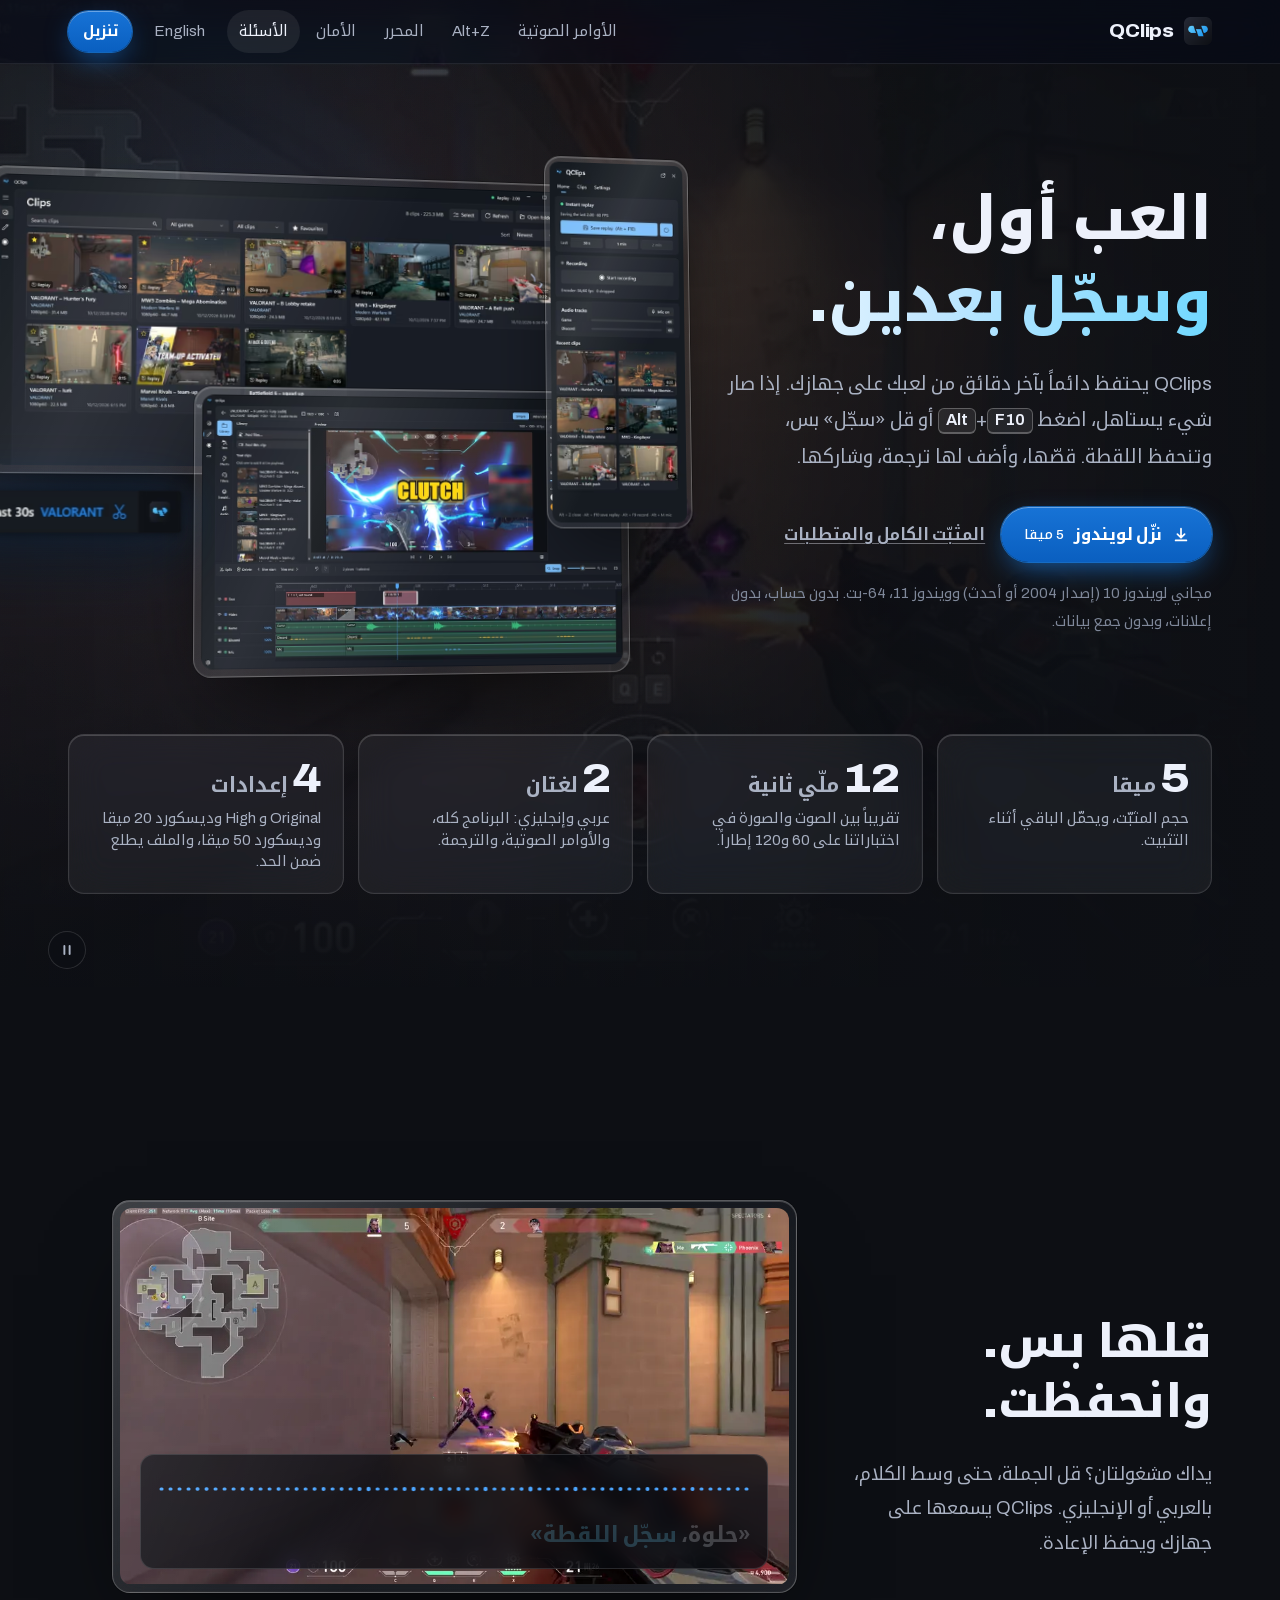
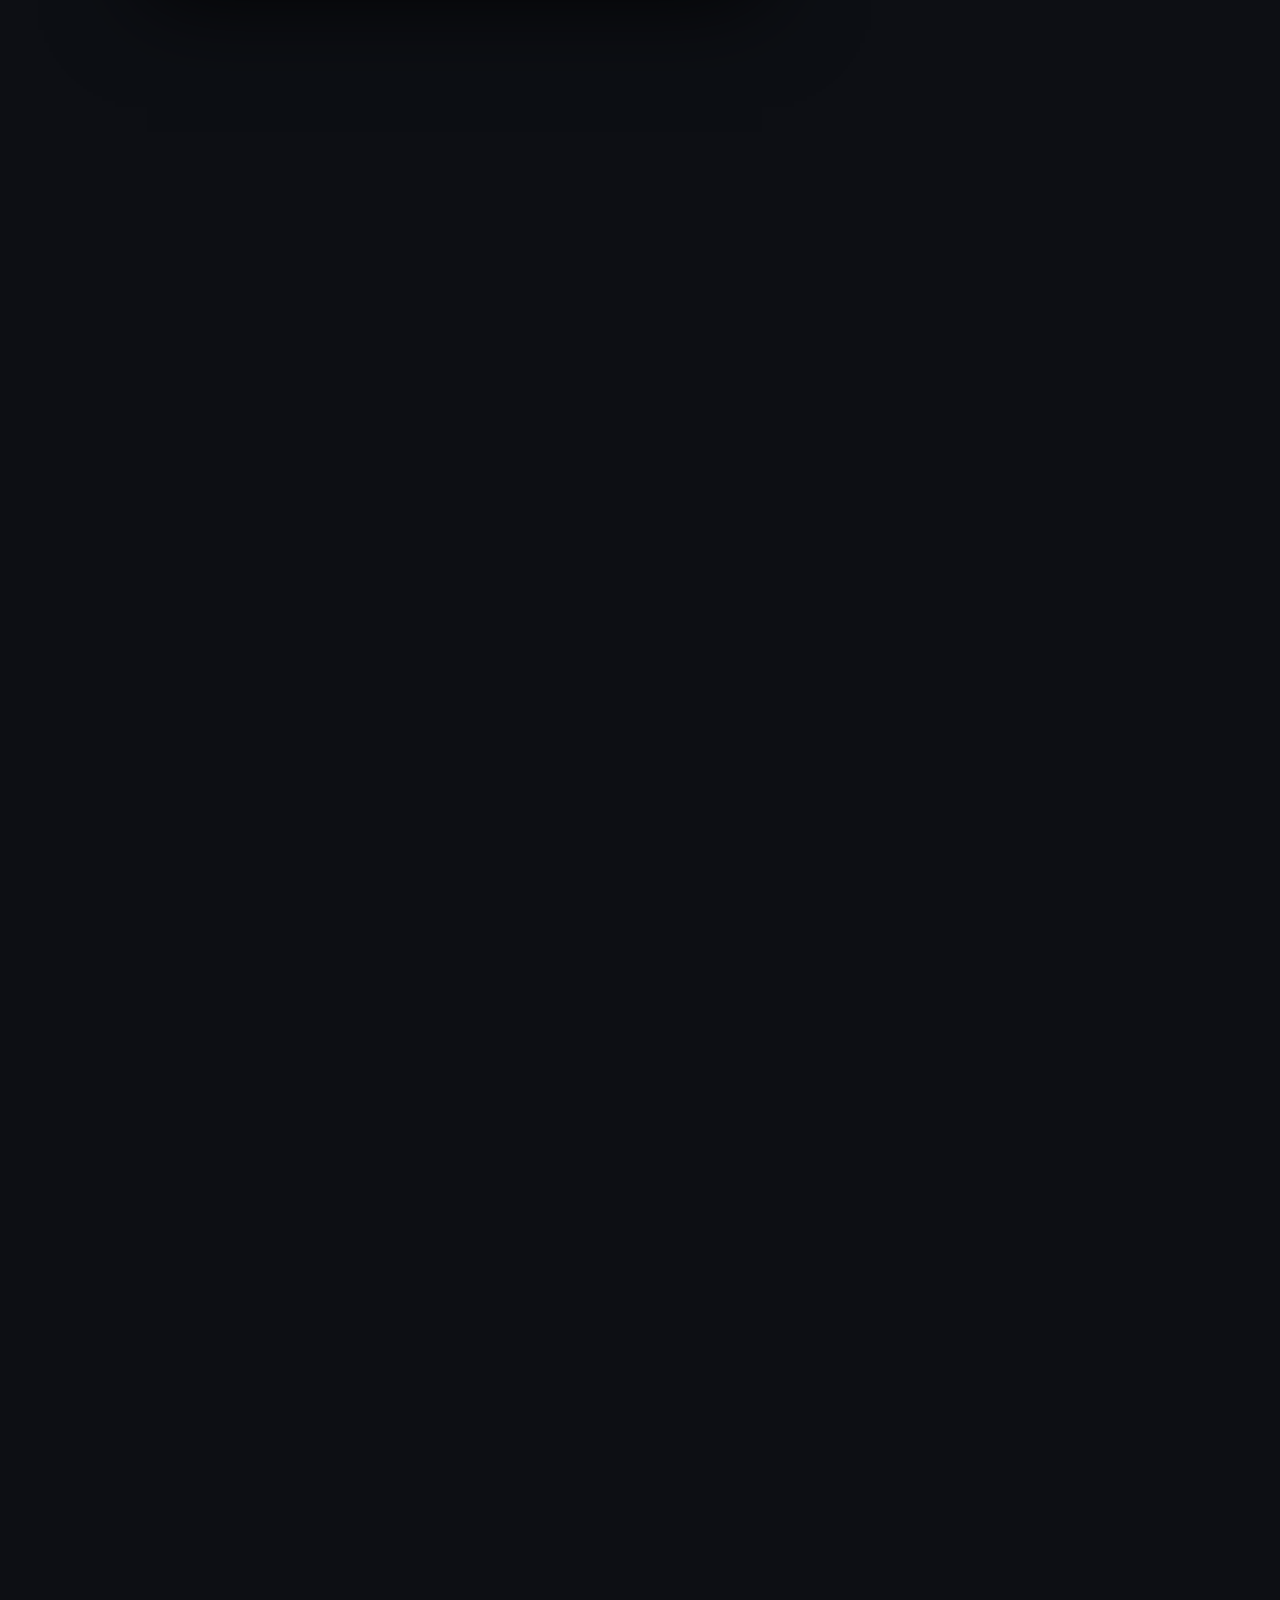
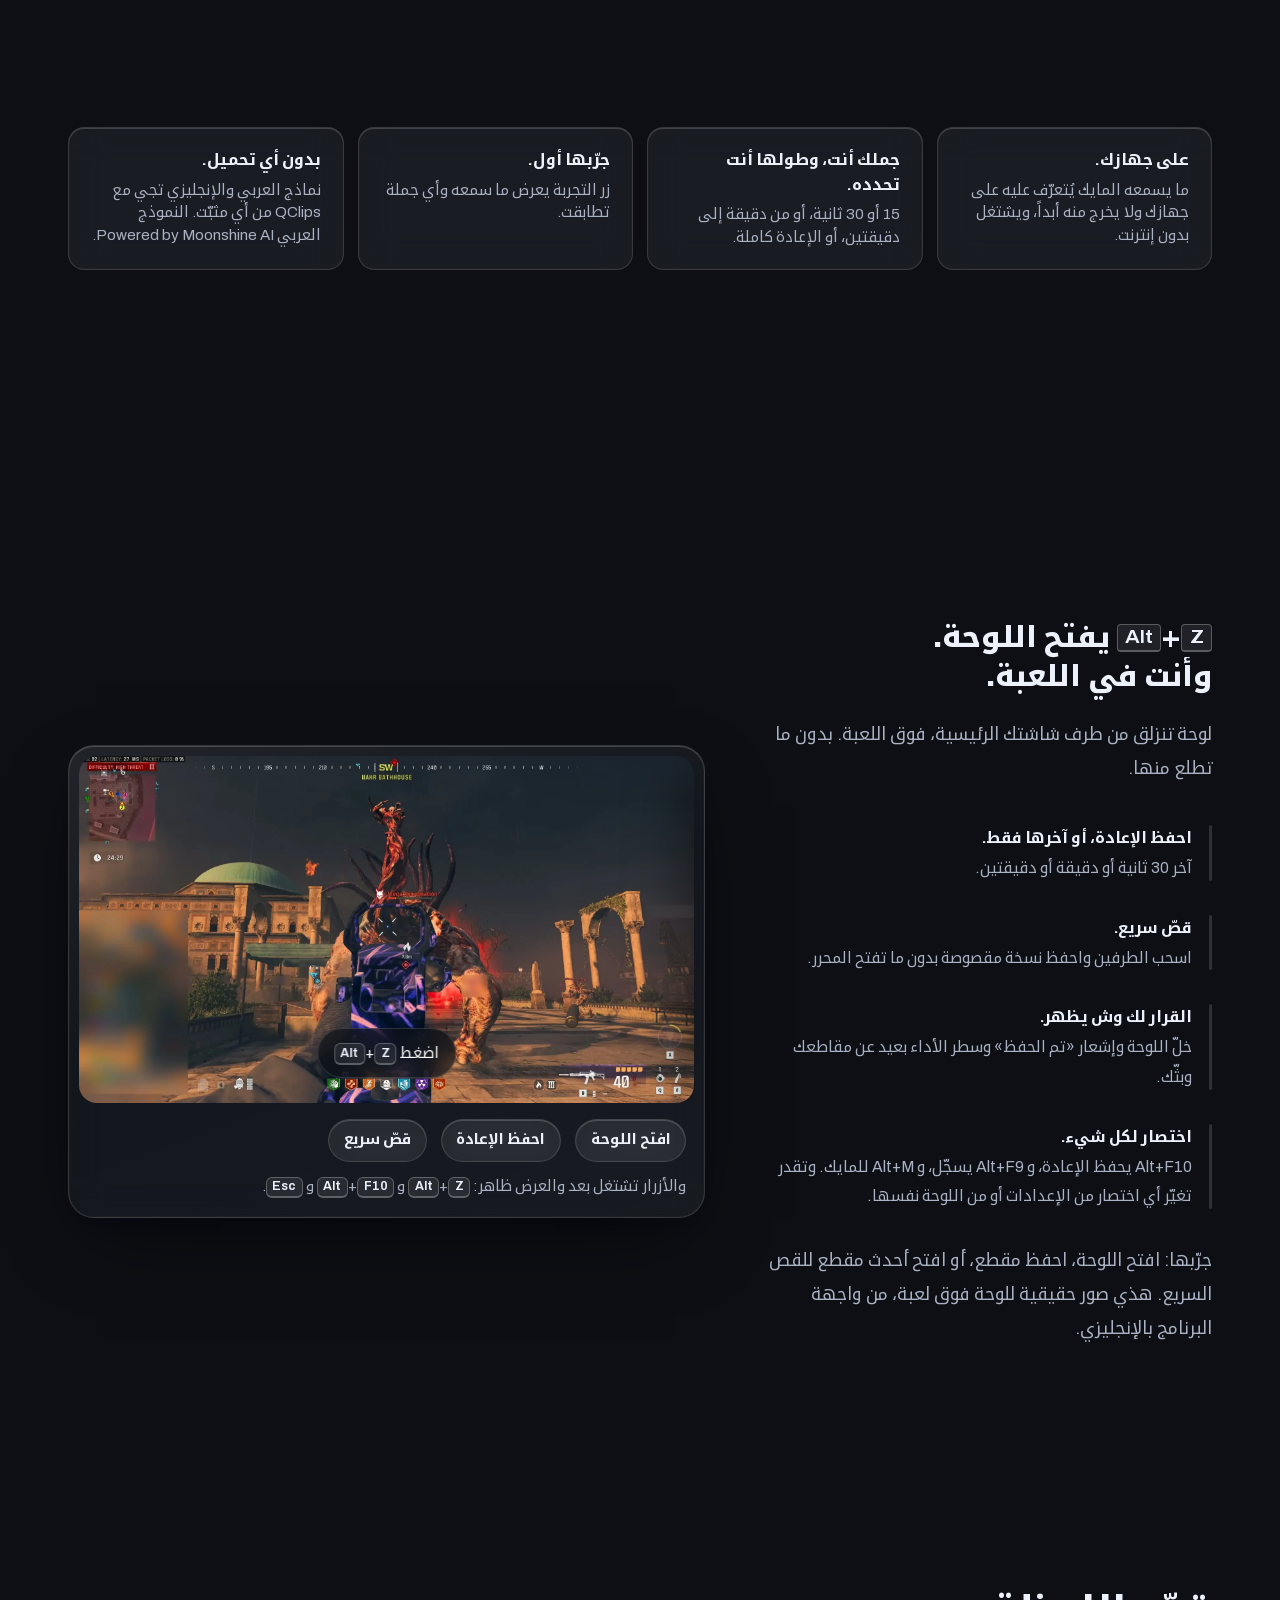
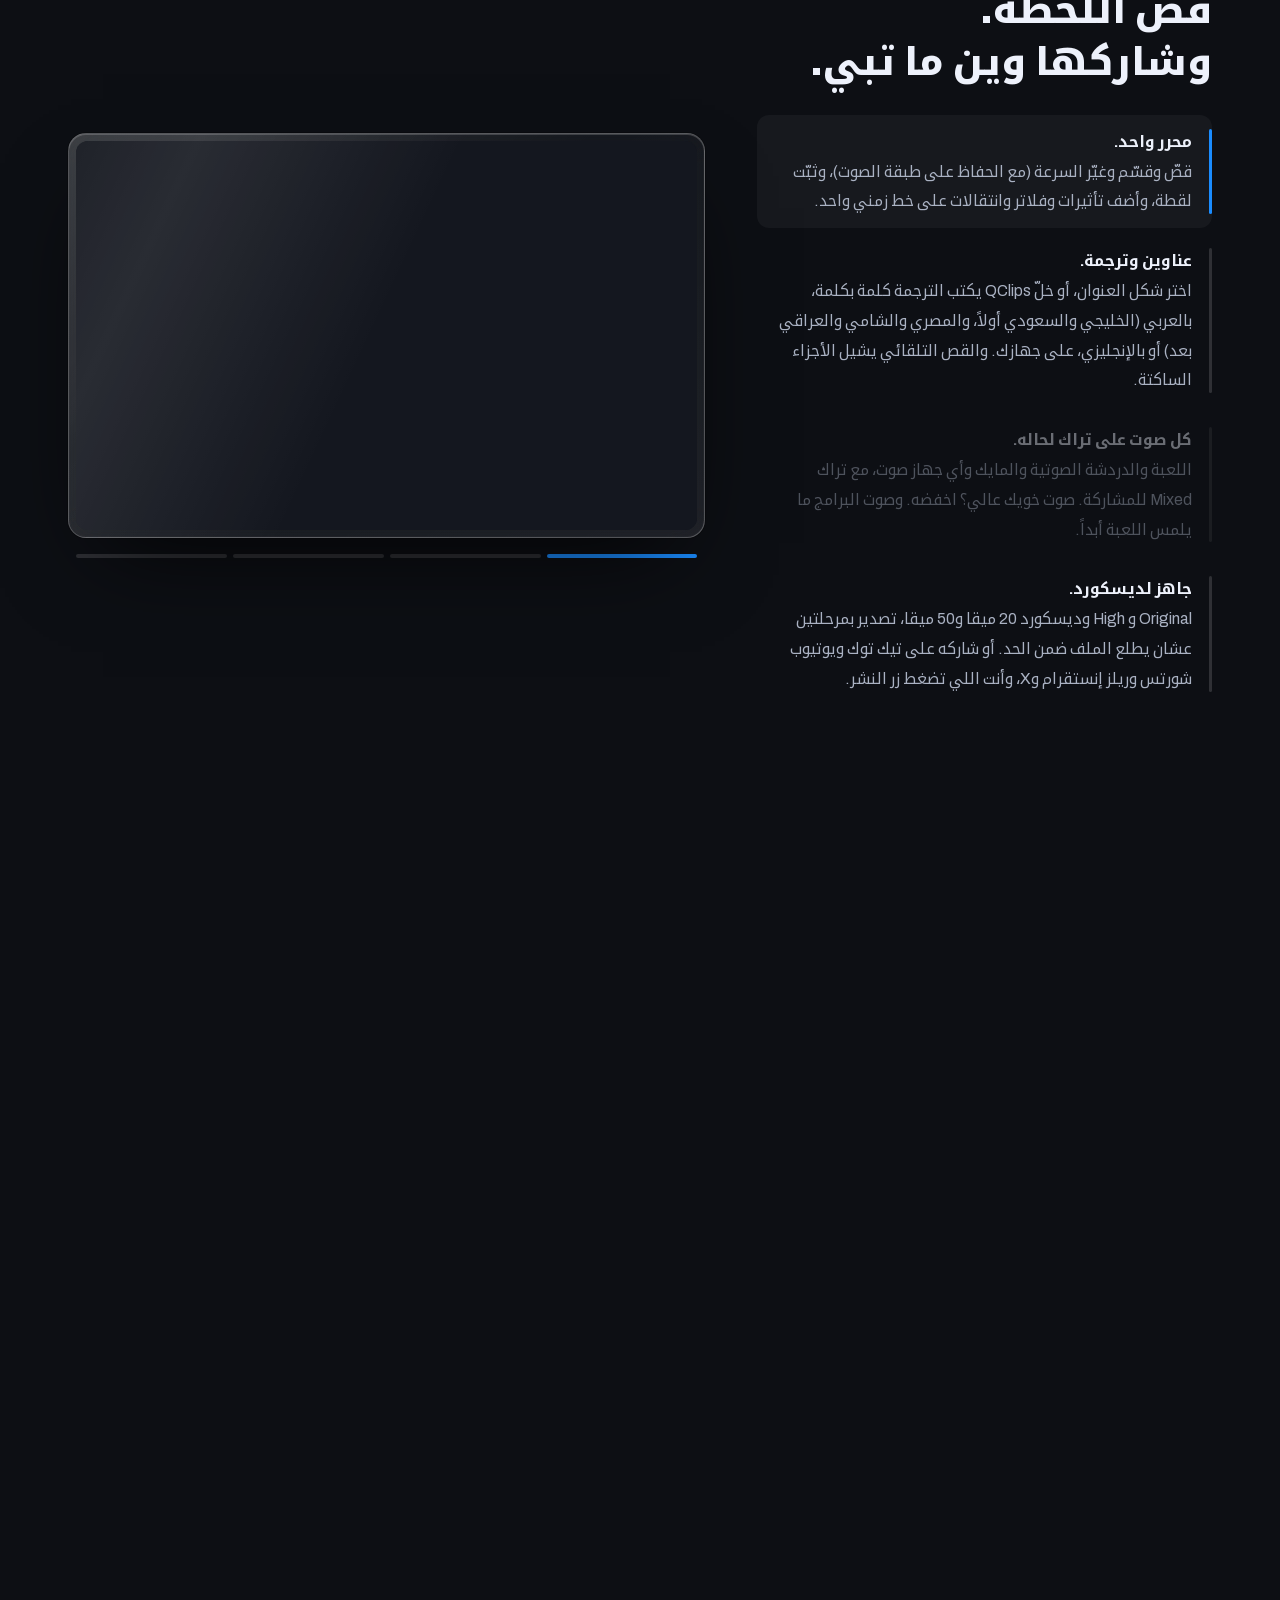
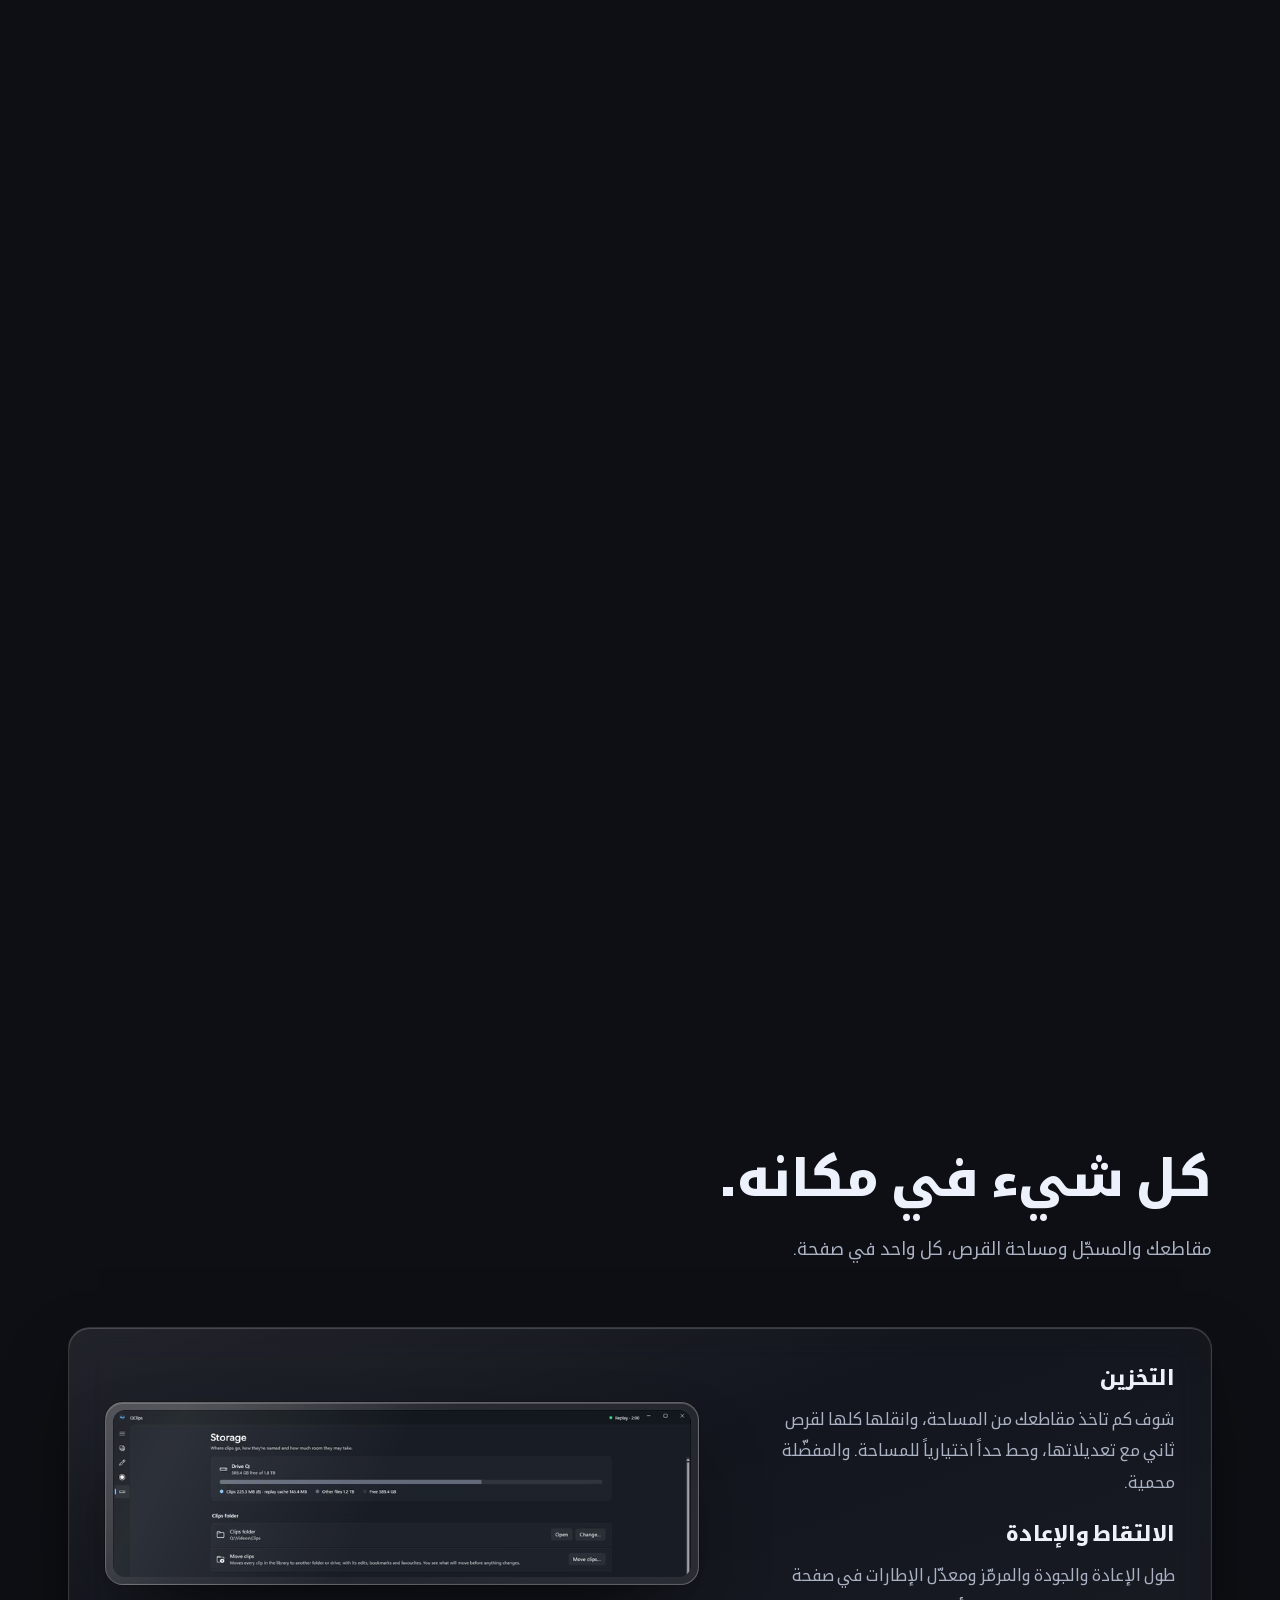
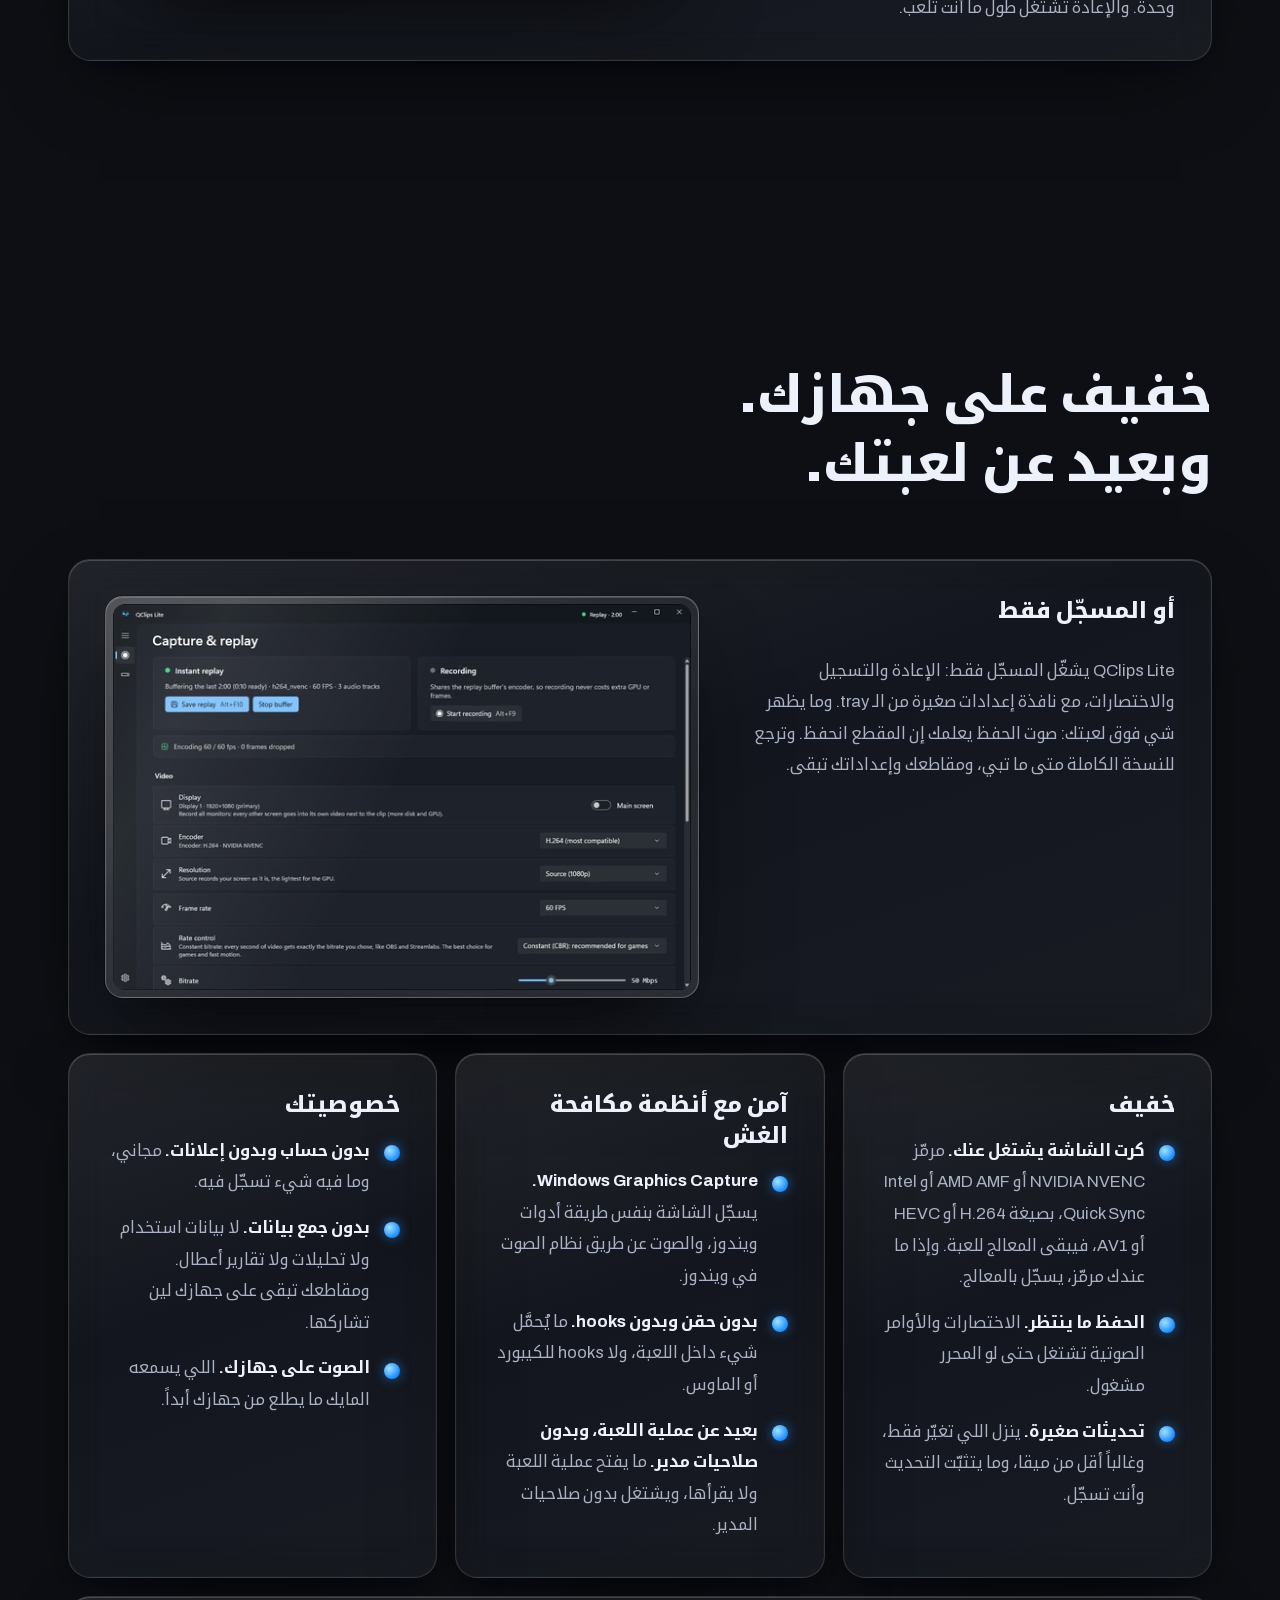
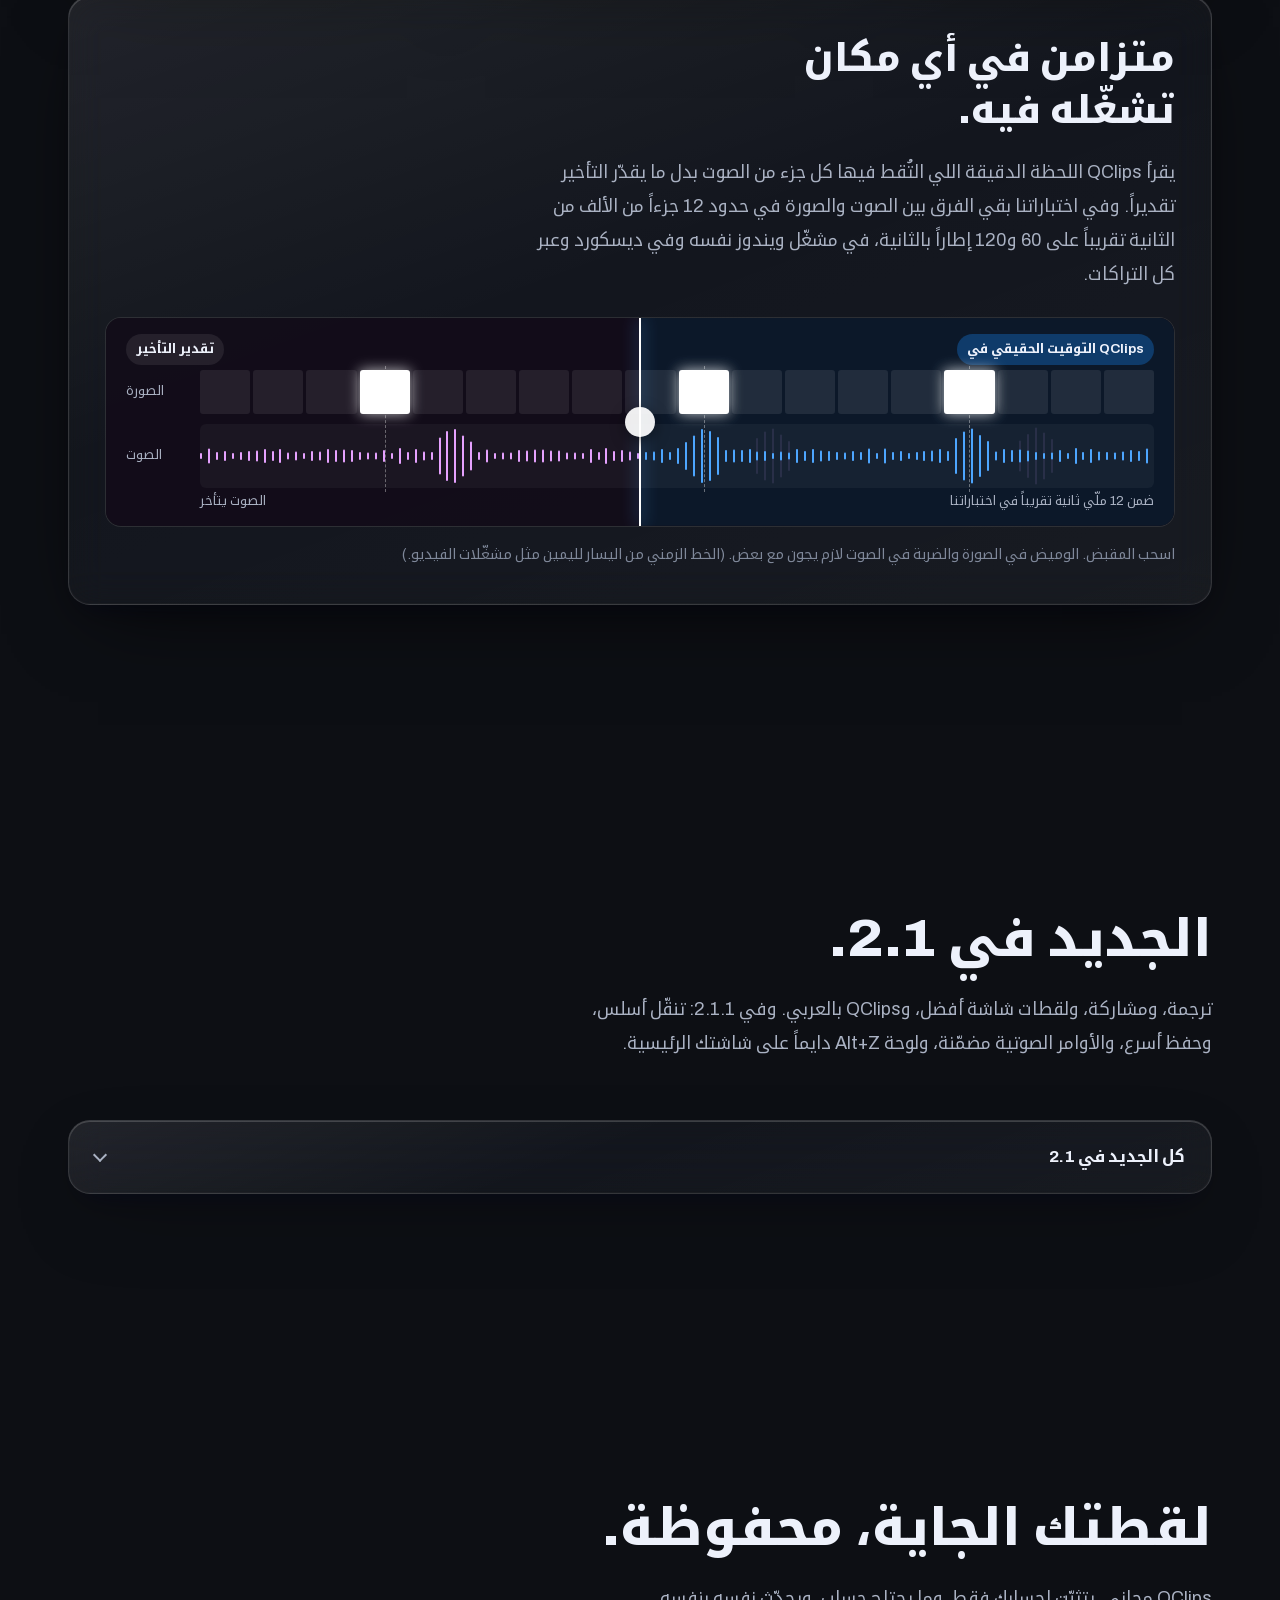
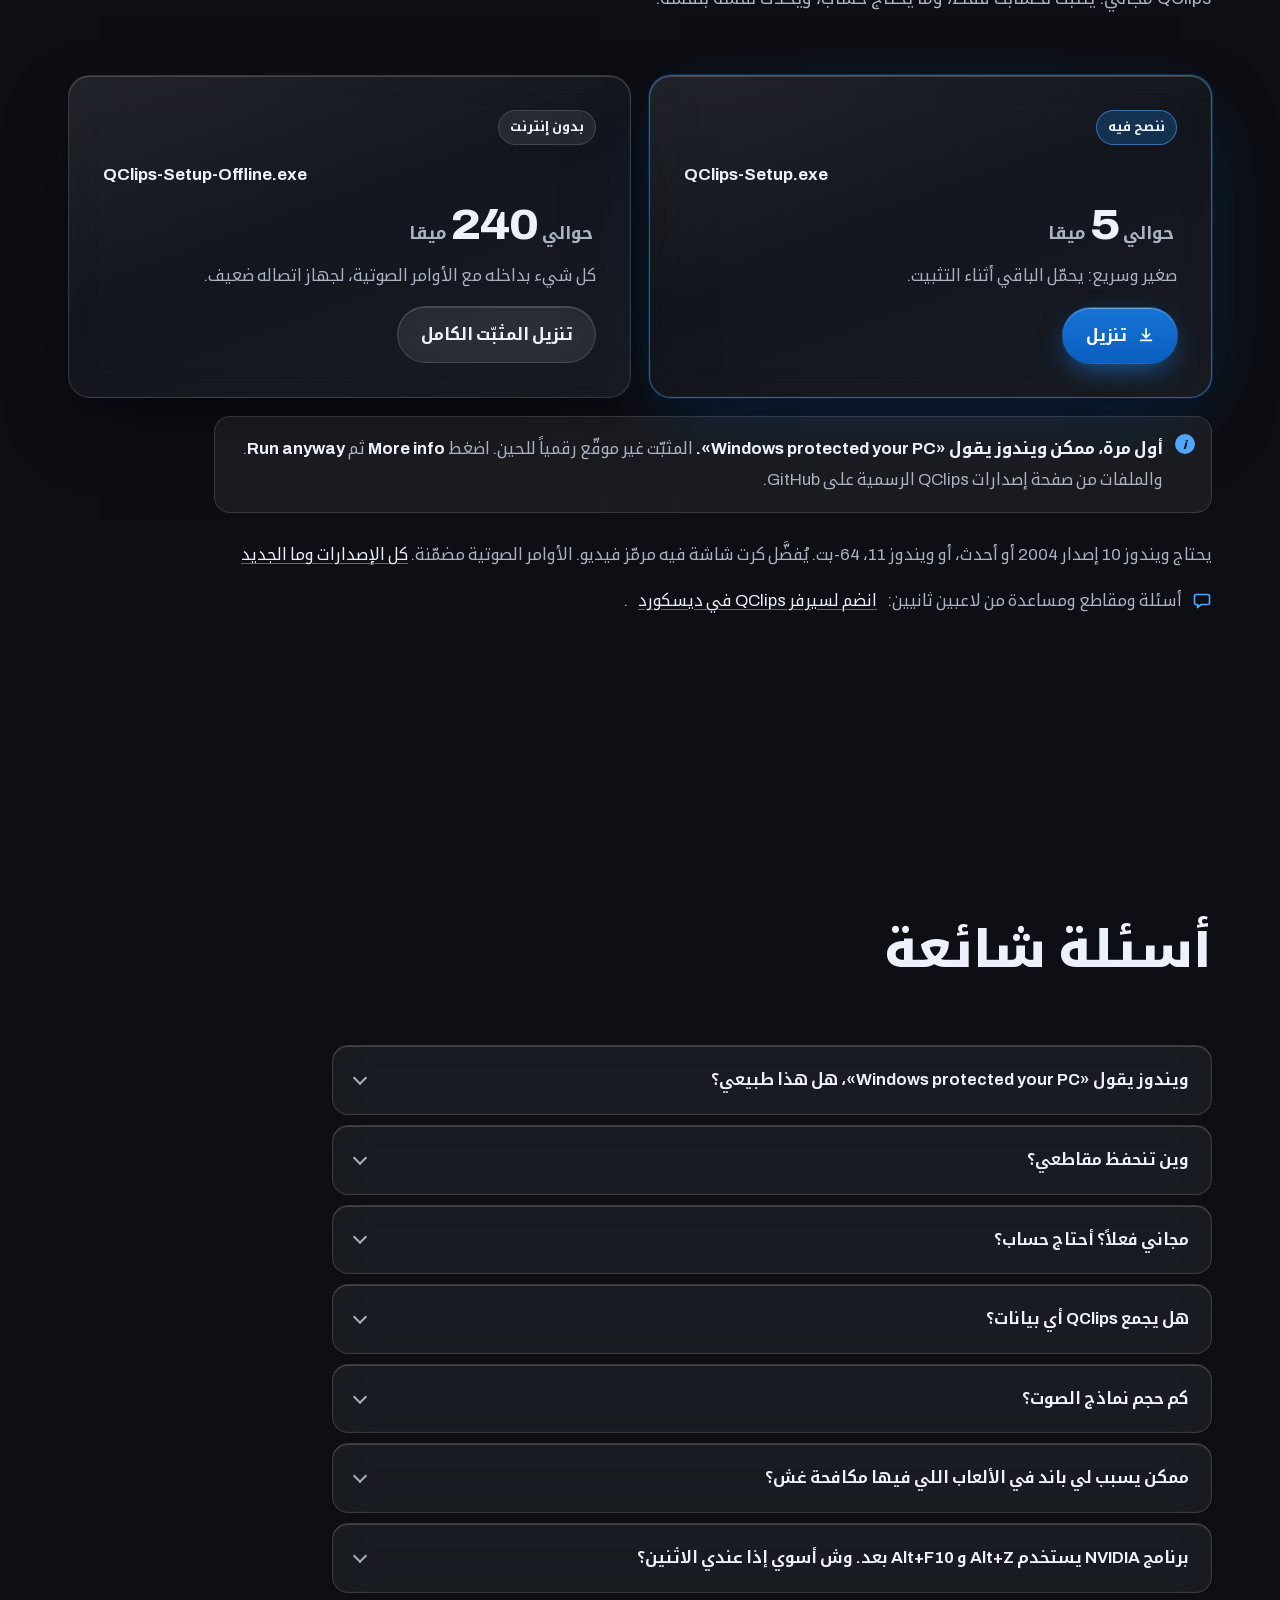
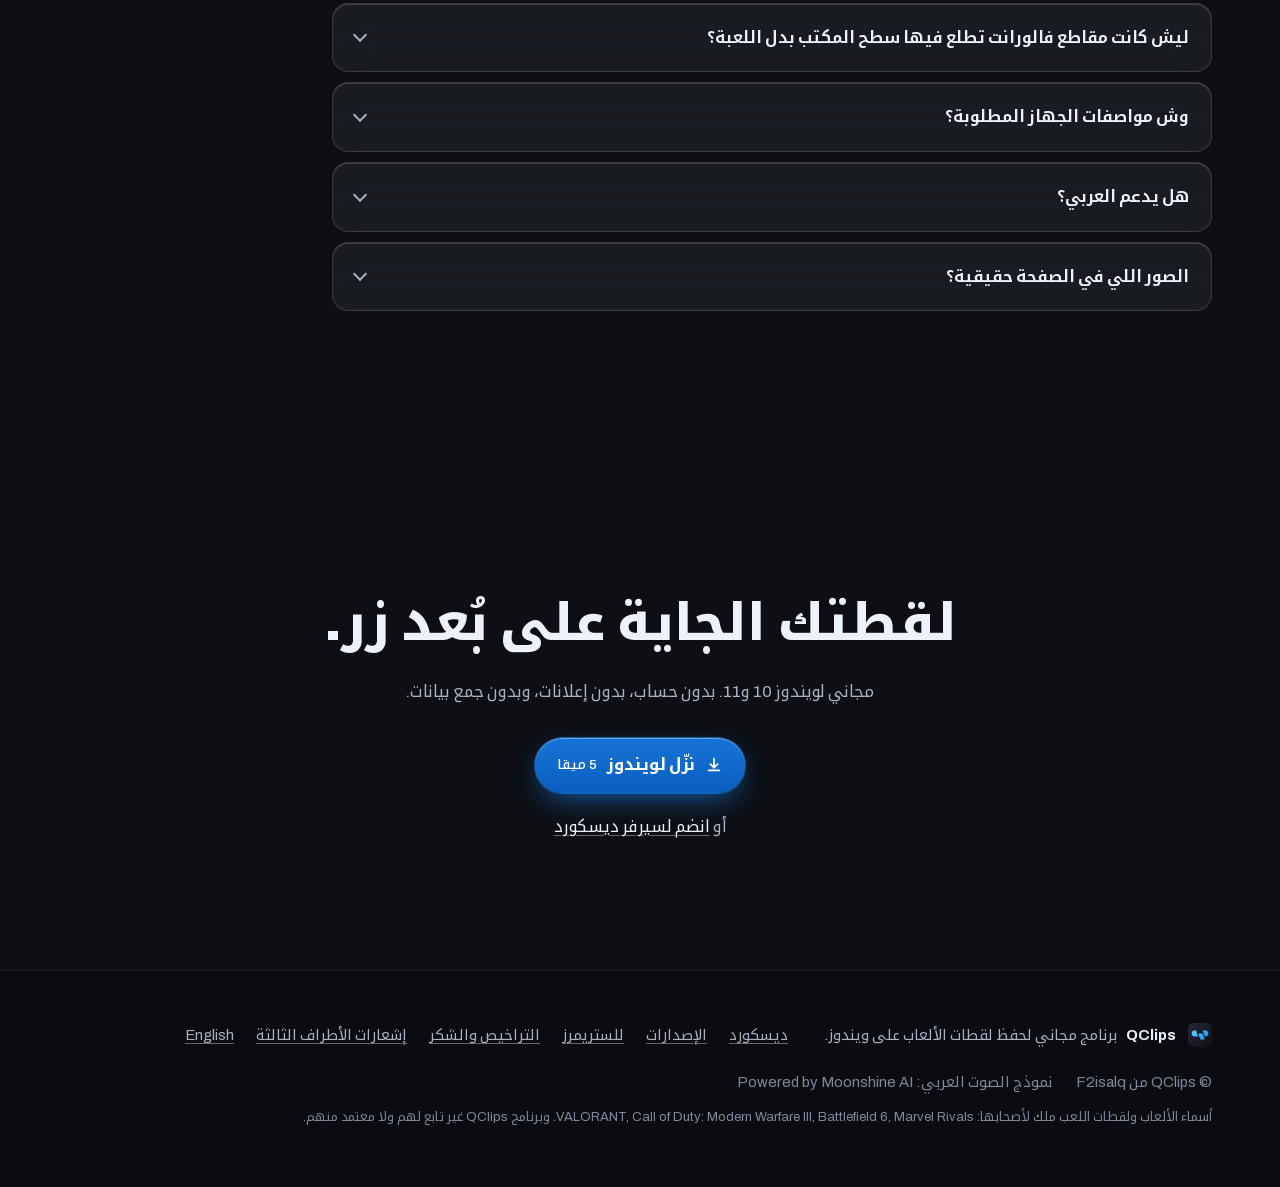
==== commit 220cfd36: "Home page: review fixes - readable download buttons, keyboard focus, Windows warning note, Alt+Z ope" ====
--- a/ar/index.html
+++ b/ar/index.html
@@ -68,7 +68,7 @@
           <a class="btn primary" href="https://github.com/F2isalq/QClips-Releases/releases/latest/download/QClips-Setup.exe">
             <svg viewBox="0 0 20 20" aria-hidden="true"><path d="M10 3v10m0 0l-4-4m4 4l4-4M4 16h12" fill="none" stroke="currentColor" stroke-width="1.9" stroke-linecap="round" stroke-linejoin="round"/></svg>
             نزّل لويندوز <small>5 ميقا</small></a>
-          <a class="btn ghost" href="#download">المثبّت الكامل والمتطلبات</a>
+          <a class="cta-link" href="#download">المثبّت الكامل والمتطلبات</a>
         </div>
         <p class="fine">مجاني لويندوز 10 (إصدار 2004 أو أحدث) وويندوز 11، 64-بت. بدون حساب، بدون إعلانات، وبدون جمع بيانات.</p>
       </div>
@@ -95,7 +95,7 @@
       <li class="stat" data-reveal style="--i:0"><b><span class="num" data-count="5">5</span><small>ميقا</small></b><span>حجم المثبّت، ويحمّل الباقي أثناء التثبيت.</span></li>
       <li class="stat" data-reveal style="--i:1"><b><span class="num" data-count="12">12</span><small>ملّي ثانية</small></b><span>تقريباً بين الصوت والصورة في اختباراتنا على 60 و120 إطاراً.</span></li>
       <li class="stat" data-reveal style="--i:2"><b><span class="num" data-count="2">2</span><small>لغتان</small></b><span>عربي وإنجليزي: البرنامج كله، والأوامر الصوتية، والترجمة.</span></li>
-      <li class="stat" data-reveal style="--i:3"><b><span class="num" data-count="4">4</span><small>إعدادات</small></b><span><span lang="en">Original</span> و<span lang="en">High</span> وديسكورد 20 ميقا وديسكورد 50 ميقا، والملف يطلع ضمن الحد.</span></li>
+      <li class="stat" data-reveal style="--i:3"><b><span class="num" data-count="4">4</span><small>إعدادات</small></b><span><bdi lang="en">Original</bdi> و <bdi lang="en">High</bdi> وديسكورد 20 ميقا وديسكورد 50 ميقا، والملف يطلع ضمن الحد.</span></li>
     </ul>
   </div>
 </section>
@@ -129,45 +129,25 @@
       <li data-reveal style="--i:0"><b>على جهازك.</b> ما يسمعه المايك يُتعرّف عليه على جهازك ولا يخرج منه أبداً، ويشتغل بدون إنترنت.</li>
       <li data-reveal style="--i:1"><b>جملك أنت، وطولها أنت تحدده.</b> 15 أو 30 ثانية، أو من دقيقة إلى دقيقتين، أو الإعادة كاملة.</li>
       <li data-reveal style="--i:2"><b>جرّبها أول.</b> زر التجربة يعرض ما سمعه وأي جملة تطابقت.</li>
-      <li data-reveal style="--i:3"><b>بدون أي تحميل.</b> نماذج العربي والإنجليزي تجي مع <span lang="en">QClips</span>. النموذج العربي <span lang="en" dir="ltr">Powered by Moonshine AI</span>.</li>
+      <li data-reveal style="--i:3"><b>بدون أي تحميل.</b> نماذج العربي والإنجليزي تجي مع <span lang="en">QClips</span> من أي مثبّت. النموذج العربي <span lang="en" dir="ltr">Powered by Moonshine AI</span>.</li>
     </ul>
-  </div>
-</section>
-
-<!-- Alt+Z: as you scroll, the real panel slides in over the game and shows what it does -->
-<section class="azs" id="overlay" aria-labelledby="overlay-title">
-  <div class="azs-pin">
-    <div class="wrap azs-grid">
-      <div class="azs-copy">
-        <h2 id="overlay-title"><span class="l"><span class="m">اضغط <span class="keys"><kbd>Alt</kbd>+<kbd>Z</kbd></span>.</span></span> <span class="l"><span class="m">وأنت في اللعبة.</span></span></h2>
+    <div class="mid-cta" data-reveal><a class="btn primary" href="https://github.com/F2isalq/QClips-Releases/releases/latest/download/QClips-Setup.exe"><svg viewBox="0 0 20 20" aria-hidden="true"><path d="M10 3v10m0 0l-4-4m4 4l4-4M4 16h12" fill="none" stroke="currentColor" stroke-width="1.9" stroke-linecap="round" stroke-linejoin="round"/></svg> نزّل لويندوز <small>5 ميقا</small></a><span>مجاني وبدون حساب، والأوامر الصوتية مضمّنة.</span></div>
+  </div>
+</section>
+
+<!-- Alt+Z: the headline and points beside the real panel over a real game, which you can play with -->
+<section class="sec azs" id="overlay" aria-labelledby="overlay-title">
+  <div class="wrap try-grid">
+    <div class="azs-copy" data-reveal>
+      <h2 id="overlay-title"><span class="l"><span class="m"><span class="keys"><kbd>Alt</kbd>+<kbd>Z</kbd></span> يفتح اللوحة.</span></span> <span class="l"><span class="m">وأنت في اللعبة.</span></span></h2>
         <p>لوحة تنزلق من طرف شاشتك الرئيسية، فوق اللعبة. بدون ما تطلع منها.</p>
         <ul class="azs-points">
           <li><b>احفظ الإعادة، أو آخرها فقط.</b> آخر 30 ثانية أو دقيقة أو دقيقتين.</li>
           <li><b>قصّ سريع.</b> اسحب الطرفين واحفظ نسخة مقصوصة بدون ما تفتح المحرر.</li>
           <li><b>القرار لك وش يظهر.</b> خلّ اللوحة وإشعار «تم الحفظ» وسطر الأداء بعيد عن مقاطعك وبثّك.</li>
-          <li><b>اختصار لكل شيء.</b> <span class="ltr">Alt+F10</span> يحفظ الإعادة، و<span class="ltr">Alt+F9</span> يسجّل، و<span class="ltr">Alt+M</span> للمايك.</li>
+          <li><b>اختصار لكل شيء.</b> <span class="ltr">Alt+F10</span> يحفظ الإعادة، و <span class="ltr">Alt+F9</span> يسجّل، و <span class="ltr">Alt+M</span> للمايك. وتقدر تغيّر أي اختصار من الإعدادات أو من اللوحة نفسها.</li>
         </ul>
-      </div>
-      <div class="azs-stage" aria-hidden="true">
-        <div class="screen azs-screen">
-          <div class="azs-frame">
-            <img class="azs-game" src="../img/altz-scene-960.webp" srcset="../img/altz-scene-960.webp 960w, ../img/altz-scene-1920.webp 1920w" sizes="(max-width: 900px) 92vw, 680px" width="1920" height="1080" loading="lazy" decoding="async" alt="">
-            <img class="azs-player" src="../img/altz-player-1x.webp" srcset="../img/altz-player-1x.webp 1x, ../img/altz-player-2x.webp 2x" width="1609" height="1080" loading="lazy" decoding="async" alt="">
-            <img class="azs-panel" src="../img/altz-panel-1x.webp" srcset="../img/altz-panel-1x.webp 1x, ../img/altz-panel-2x.webp 2x" width="419" height="1080" loading="lazy" decoding="async" alt="">
-            <img class="azs-toast" src="../img/toast.webp" width="344" height="84" loading="lazy" decoding="async" alt="">
-          </div>
-        </div>
-      </div>
-    </div>
-  </div>
-</section>
-
-<!-- Alt+Z, for real: the captured panel over the captured game -->
-<section class="sec" id="try" aria-labelledby="try-title">
-  <div class="wrap">
-    <div class="sec-head" data-reveal>
-      <h2 id="try-title">جرّب اللوحة.</h2>
-      <p>هذي صور حقيقية للوحة <span class="ltr">Alt+Z</span> والإشعار، مأخوذة من QClips وهو شغّال فوق لعبة. افتح اللوحة، احفظ مقطع، أو افتح أحدث مقطع للقص السريع. الصور من واجهة البرنامج بالإنجليزي، واللوحة على الطرف الأيمن مثل البرنامج تماماً.</p>
+      <p class="try-hint">جرّبها: افتح اللوحة، احفظ مقطع، أو افتح أحدث مقطع للقص السريع. هذي صور حقيقية للوحة فوق لعبة، من واجهة البرنامج بالإنجليزي.</p>
     </div>
     <div class="glass az" data-reveal>
       <div class="az-screen" id="azScreen">
@@ -181,7 +161,7 @@
         <button class="btn ghost sm" id="azBtn" type="button" aria-pressed="false"><span>افتح اللوحة</span></button>
         <button class="btn ghost sm" id="azSave" type="button">احفظ الإعادة</button>
         <button class="btn ghost sm" id="azTrim" type="button" aria-pressed="false">قصّ سريع</button>
-        <span>والأزرار تشتغل بعد والعرض ظاهر: <span class="keys"><kbd>Alt</kbd>+<kbd>Z</kbd></span> و<span class="keys"><kbd>Alt</kbd>+<kbd>F10</kbd></span> و<kbd>Esc</kbd>.</span>
+        <span>والأزرار تشتغل بعد والعرض ظاهر: <span class="keys"><kbd>Alt</kbd>+<kbd>Z</kbd></span> و <span class="keys"><kbd>Alt</kbd>+<kbd>F10</kbd></span> و <kbd>Esc</kbd>.</span>
       </div>
       <p class="sr-only" role="status" aria-live="polite" id="azStatus"></p>
     </div>
@@ -201,7 +181,7 @@
             <span class="eds-img"><img src="../img/editor-text-800.webp" srcset="../img/editor-text-800.webp 793w, ../img/editor-text-1600.webp 1586w" sizes="92vw" width="1586" height="993" loading="lazy" decoding="async" alt="لوحة النص في المحرر: عناوين وأشرطة أسماء وقوائم إقصاء وترجمات، جاهزة تحطها على المقطع."></span></li>
           <li id="audio"><b>كل صوت على تراك لحاله.</b> اللعبة والدردشة الصوتية والمايك وأي جهاز صوت، مع تراك <span lang="en" dir="ltr">Mixed</span> للمشاركة. صوت خويك عالي؟ اخفضه. وصوت البرامج ما يلمس اللعبة أبداً.
             <span class="eds-img"><img src="../img/editor-advanced-800.webp" srcset="../img/editor-advanced-800.webp 793w, ../img/editor-advanced-1600.webp 1586w" sizes="92vw" width="1586" height="993" loading="lazy" decoding="async" alt="المحرر مع إطارات مفتاحية وتراكات النص والفيديو وMixed وGame وDiscord وMic."></span></li>
-          <li><b>جاهز لديسكورد.</b> <span lang="en">Original</span> و<span lang="en">High</span> وديسكورد 20 ميقا و50 ميقا، تصدير بمرحلتين عشان يطلع الملف ضمن الحد. أو شاركه على تيك توك ويوتيوب شورتس وريلز إنستقرام و<span lang="en">X</span>، وأنت اللي تضغط زر النشر.
+          <li><b>جاهز لديسكورد.</b> <bdi lang="en">Original</bdi> و <bdi lang="en">High</bdi> وديسكورد 20 ميقا و50 ميقا، تصدير بمرحلتين عشان يطلع الملف ضمن الحد. أو شاركه على تيك توك ويوتيوب شورتس وريلز إنستقرام و<span lang="en">X</span>، وأنت اللي تضغط زر النشر.
             <span class="eds-img"><img src="../img/render-800.webp" srcset="../img/render-800.webp 793w, ../img/render-1600.webp 1586w" sizes="92vw" width="1586" height="993" loading="lazy" decoding="async" alt="نافذة تصدير الفيديو وإعداداتها: Original وHigh وديسكورد 20 ميقا وديسكورد 50 ميقا."></span></li>
         </ol>
       </div>
@@ -227,27 +207,14 @@
       <h2 id="app-title">كل شيء في مكانه.</h2>
       <p>مقاطعك والمسجّل ومساحة القرص، كل واحد في صفحة.</p>
     </div>
-    <div class="bento">
-      <article class="glass card b-lib" data-reveal data-tilt style="--i:0">
-        <h3>المكتبة</h3>
-        <p>كل مقطع بصورته المصغّرة وطوله. افتحه عشان تشوفه أو تقصّه أو تعدّله.</p>
-        <div class="screen"><picture><source type="image/avif" srcset="../img/library-800.avif 793w, ../img/library-1600.avif 1586w" sizes="(max-width: 1060px) 90vw, 680px"><img src="../img/library-800.webp" srcset="../img/library-800.webp 793w, ../img/library-1600.webp 1586w" sizes="(max-width: 1060px) 90vw, 680px" width="1586" height="780" loading="lazy" decoding="async" alt="مكتبة QClips: شبكة مقاطع من VALORANT وModern Warfare III وMarvel Rivals وBattlefield 6 مع صورها المصغّرة وأطوالها."></picture></div>
-      </article>
-      <article class="glass card b-cap" data-reveal data-tilt style="--i:1">
+    <div class="glass panel app-one" data-reveal>
+      <div class="app-text">
+        <h3>التخزين</h3>
+        <p>شوف كم تاخذ مقاطعك من المساحة، وانقلها كلها لقرص ثاني مع تعديلاتها، وحط حداً اختيارياً للمساحة. والمفضّلة محمية.</p>
         <h3>الالتقاط والإعادة</h3>
         <p>طول الإعادة والجودة والمرمّز ومعدّل الإطارات في صفحة وحدة. والإعادة تشتغل طول ما أنت تلعب.</p>
-        <div class="screen"><picture><source type="image/avif" srcset="../img/capture-800.avif 793w, ../img/capture-1600.avif 1586w" sizes="(max-width: 1060px) 90vw, 480px"><img src="../img/capture-800.webp" srcset="../img/capture-800.webp 793w, ../img/capture-1600.webp 1586w" sizes="(max-width: 1060px) 90vw, 480px" width="1586" height="993" loading="lazy" decoding="async" alt="صفحة الالتقاط والإعادة والإعادة الفورية شغّالة، مع إعدادات الفيديو."></picture></div>
-      </article>
-      <article class="glass card b-sto" data-reveal data-tilt style="--i:0">
-        <h3>التخزين</h3>
-        <p>شوف كم تاخذ مقاطعك من المساحة، وانقلها كلها لقرص ثاني مع تعديلاتها، وحط حداً اختيارياً للمساحة. والمفضّلة محمية.</p>
-        <div class="screen"><picture><source type="image/avif" srcset="../img/storage-800.avif 793w, ../img/storage-1600.avif 1586w" sizes="(max-width: 1060px) 90vw, 480px"><img src="../img/storage-800.webp" srcset="../img/storage-800.webp 793w, ../img/storage-1600.webp 1586w" sizes="(max-width: 1060px) 90vw, 480px" width="1586" height="460" loading="lazy" decoding="async" alt="صفحة التخزين: المساحة اللي تاخذها المقاطع، ومجلد المقاطع، ونقل المقاطع."></picture></div>
-      </article>
-      <article class="glass card b-lite" data-reveal data-tilt style="--i:1">
-        <h3>«انحفظ المقطع»، فوق اللعبة</h3>
-        <p>إشعار صغير على طرف الشاشة لما ينحفظ مقطع، بزر أو بصوت. وتقدر تخفيه من مقاطعك إذا تبي.</p>
-        <div class="screen"><picture><source type="image/avif" srcset="../img/toast-scene-480.avif 320w, ../img/toast-scene-960.avif 640w" sizes="(max-width: 1060px) 90vw, 680px"><img src="../img/toast-scene-480.webp" srcset="../img/toast-scene-480.webp 320w, ../img/toast-scene-960.webp 640w" sizes="(max-width: 1060px) 90vw, 680px" width="640" height="400" loading="lazy" decoding="async" alt="إشعار «Saved last 30s» على الطرف الأيمن من الشاشة فوق لعبة."></picture></div>
-      </article>
+      </div>
+      <div class="screen"><picture><source type="image/avif" srcset="../img/storage-800.avif 793w, ../img/storage-1600.avif 1586w" sizes="(max-width: 1060px) 90vw, 680px"><img src="../img/storage-800.webp" srcset="../img/storage-800.webp 793w, ../img/storage-1600.webp 1586w" sizes="(max-width: 1060px) 90vw, 680px" width="1586" height="460" loading="lazy" decoding="async" alt="صفحة التخزين: المساحة اللي تاخذها المقاطع، ومجلد المقاطع، ونقل المقاطع."></picture></div>
     </div>
   </div>
 </section>
@@ -309,7 +276,7 @@
           </div>
         </div>
         <div class="layer after" aria-hidden="true">
-          <span class="tag" lang="ar">QClips: التوقيت الحقيقي</span>
+          <span class="tag" lang="ar">التوقيت الحقيقي في <bdi lang="en">QClips</bdi></span>
           <div class="g2">
             <div class="labels"><span lang="ar">الصورة</span><span lang="ar">الصوت</span></div>
             <div class="lanes">
@@ -344,7 +311,7 @@
             <li><b>ترجمة نصية.</b> المحرر يكتبها للمقطع كله، كلمة بكلمة، بالعربي أو الإنجليزي، على جهازك. عدّل أي سطر، اختر النمط، واطبعها على الفيديو أو احفظها ملف <span class="ltr">.srt</span>.</li>
             <li><b>القص التلقائي.</b> زر واحد يشيل الأجزاء الساكتة، وأنت تحدد كم يبقي حول الكلام.</li>
             <li><b>شارك من داخل <span lang="en">QClips</span>.</b> تيك توك ويوتيوب شورتس وريلز إنستقرام و<span lang="en">X</span>: قصّ، واختر الإطار العمودي، وأضف عنوان. وأنت اللي تضغط زر النشر في الموقع نفسه، و<span lang="en">QClips</span> ما ينشر عنك أبداً.</li>
-            <li><b>إعدادات تصدير أبسط.</b> <span lang="en">Original</span> و<span lang="en">High</span> وديسكورد 20 ميقا وديسكورد 50 ميقا.</li>
+            <li><b>إعدادات تصدير أبسط.</b> <bdi lang="en">Original</bdi> و <bdi lang="en">High</bdi> وديسكورد 20 ميقا وديسكورد 50 ميقا.</li>
           </ul>
         </div>
         <div>
@@ -388,7 +355,9 @@
         <a class="btn ghost" href="https://github.com/F2isalq/QClips-Releases/releases/latest/download/QClips-Setup-Offline.exe">تنزيل المثبّت الكامل</a>
       </div>
     </div>
+    <p class="dl-note" id="install-note" data-reveal><b>أول مرة، ممكن ويندوز يقول «<span lang="en" dir="ltr">Windows protected your PC</span>».</b> المثبّت غير موقّع رقمياً للحين. اضغط <strong lang="en" dir="ltr">More info</strong> ثم <strong lang="en" dir="ltr">Run anyway</strong>. والملفات من صفحة إصدارات QClips الرسمية على GitHub.</p>
     <p class="req" data-reveal>يحتاج ويندوز 10 إصدار 2004 أو أحدث، أو ويندوز 11، 64-بت. يُفضَّل كرت شاشة فيه مرمّز فيديو. الأوامر الصوتية مضمّنة. <a href="https://github.com/F2isalq/QClips-Releases/releases">كل الإصدارات وما الجديد</a></p>
+    <p class="discord-row" data-reveal><svg viewBox="0 0 20 20" aria-hidden="true"><path d="M4 4.5h12a1.5 1.5 0 0 1 1.5 1.5v7a1.5 1.5 0 0 1-1.5 1.5H9l-3.5 3v-3H4A1.5 1.5 0 0 1 2.5 13V6A1.5 1.5 0 0 1 4 4.5z" fill="none" stroke="currentColor" stroke-width="1.7" stroke-linejoin="round"/></svg> أسئلة ومقاطع ومساعدة من لاعبين ثانيين: <a href="https://discord.gg/5JWv6QUvh6">انضم لسيرفر QClips في ديسكورد</a>.</p>
   </div>
 </section>
 
@@ -435,6 +404,12 @@
           <p>QClips ما يتعامل مع الألعاب أبداً: لا حقن ولا hooks، وما يفتح عملية اللعبة، وما يحتاج صلاحيات مدير. يسجّل الشاشة بـ <span class="ltr">Windows Graphics Capture</span> مثل أدوات ويندوز نفسها، والصوت عن طريق نظام الصوت في ويندوز.</p>
         </div>
       </details>
+      <details>
+        <summary>برنامج NVIDIA يستخدم <span class="ltr">Alt+Z</span> و <span class="ltr">Alt+F10</span> بعد. وش أسوي إذا عندي الاثنين؟</summary>
+        <div class="a">
+          <p>غيّر الاختصارات في واحد منهم. في QClips افتح الإعدادات، الاختصارات (أو الاختصارات في لوحة <span class="ltr">Alt+Z</span>)، اضغط على اختصار واضغط الأزرار الجديدة. <span lang="en" dir="ltr">Backspace</span> يمسحه، وزر الاستعادة يرجّعها كلها للافتراضي.</p>
+        </div>
+      </details>
       <details id="hidden-games">
         <summary>ليش كانت مقاطع فالورانت تطلع فيها سطح المكتب بدل اللعبة؟</summary>
         <div class="a">
@@ -464,12 +439,23 @@
   </div>
 </section>
 
+<!-- The close: one more chance to download -->
+<section class="end-cta" aria-labelledby="end-title">
+  <div class="wrap" data-reveal>
+    <h2 id="end-title">لقطتك الجاية على بُعد زر.</h2>
+    <p>مجاني لويندوز 10 و11. بدون حساب، بدون إعلانات، وبدون جمع بيانات.</p>
+    <a class="btn primary" href="https://github.com/F2isalq/QClips-Releases/releases/latest/download/QClips-Setup.exe"><svg viewBox="0 0 20 20" aria-hidden="true"><path d="M10 3v10m0 0l-4-4m4 4l4-4M4 16h12" fill="none" stroke="currentColor" stroke-width="1.9" stroke-linecap="round" stroke-linejoin="round"/></svg> نزّل لويندوز <small>5 ميقا</small></a>
+    <p class="end-alt">أو <a href="https://discord.gg/5JWv6QUvh6">انضم لسيرفر ديسكورد</a></p>
+  </div>
+</section>
+
 </main>
 
 <footer class="site-footer">
   <div class="wrap">
     <p class="f-brand"><img src="../img/logo.png" alt="" width="24" height="24" loading="lazy"><span><b lang="en">QClips</b> برنامج مجاني لحفظ لقطات الألعاب على ويندوز.</span></p>
     <ul class="f-links">
+      <li><a href="https://discord.gg/5JWv6QUvh6">ديسكورد</a></li>
       <li><a href="https://github.com/F2isalq/QClips-Releases/releases">الإصدارات</a></li>
       <li><a href="streamers.html">للستريمرز</a></li>
       <li><a href="../licenses.html">التراخيص والشكر</a></li>
--- a/css/cine.css
+++ b/css/cine.css
@@ -38,8 +38,9 @@
 .say-pin { min-height: 100svh; display: flex; align-items: center; padding-block: 72px; overflow-x: clip; }
 .say-grid { display: grid; grid-template-columns: minmax(0, 4fr) minmax(0, 8fr); gap: clamp(28px, 4vw, 64px); align-items: center; }
 .say h2 { font-size: clamp(2.2rem, 3.6vw, 3.4rem); }
-.azs h2, .eds h2 { font-size: clamp(2rem, 3vw, 2.75rem); }
-.say h2 .m, .azs h2 .m, .eds h2 .m, .safe .sec-head h2 .m { white-space: nowrap; }
+.eds h2 { font-size: clamp(2rem, 3vw, 2.75rem); }
+.azs h2 { font-size: clamp(1.9rem, 2.6vw, 2.5rem); }
+.say h2 .m, .eds h2 .m, .safe .sec-head h2 .m { white-space: nowrap; }
 @media (max-width: 420px) { .say h2 .m, .azs h2 .m, .eds h2 .m, .safe .sec-head h2 .m { white-space: normal; } }
 .say-copy p { margin-top: 24px; color: var(--muted); font-size: 1.15rem; max-width: 34em; }
 html[lang="ar"] .say h2 { line-height: 1.3; }
@@ -90,9 +91,9 @@
   .say-heard { grid-column: 1 / -1; }
 }
 
-/* ---------- Alt+Z: the panel slides in over the game ---------- */
-.azs-pin, .eds-pin { min-height: 100svh; display: flex; align-items: center; padding-block: 72px; overflow-x: clip; }
-.azs-grid, .eds-grid { display: grid; grid-template-columns: minmax(0, 5fr) minmax(0, 7fr); gap: clamp(28px, 4vw, 64px); align-items: center; }
+/* ---------- the editor scene (and the Alt+Z points beside the demo) ---------- */
+.eds-pin { min-height: 100svh; display: flex; align-items: center; padding-block: 72px; overflow-x: clip; }
+.eds-grid { display: grid; grid-template-columns: minmax(0, 5fr) minmax(0, 7fr); gap: clamp(28px, 4vw, 64px); align-items: center; }
 .azs-copy > p { margin-top: 20px; color: var(--muted); font-size: 1.12rem; max-width: 34em; }
 .azs-points { list-style: none; margin: 26px 0 0; padding: 0; display: grid; gap: 6px; }
 .azs-points li, .eds-steps li {
@@ -104,17 +105,10 @@
   background: rgba(255, 255, 255, .14); transition: background-color .35s;
 }
 .azs-points b, .eds-steps b { color: var(--text); display: block; }
-.scenes .azs-points li, .scenes .eds-steps li { opacity: .42; }
-.scenes .azs-points li.on, .scenes .eds-steps li.on { opacity: 1; background: rgba(255, 255, 255, .045); }
-.scenes .azs-points li.on::before, .scenes .eds-steps li.on::before { background: var(--blue); }
-
-.azs-frame { position: relative; aspect-ratio: 16 / 9; overflow: hidden; border-radius: 12px; background: #05070b; direction: ltr; }
-.azs-frame > img { position: absolute; top: 0; height: 100%; max-width: none; border-radius: 0; background: none; }
-.azs-frame > .azs-game { left: 0; width: 100%; object-fit: cover; }
-.azs-frame > .azs-panel, .azs-frame > .azs-player { right: 0; width: auto; }
-.azs-panel { z-index: 1; }
-.azs-player { z-index: 2; opacity: 0; }
-.azs-frame > .azs-toast { z-index: 3; right: .6%; top: 13.5%; height: auto; width: 16.9%; filter: drop-shadow(0 10px 20px rgba(0, 0, 0, .5)); }
+.scenes .eds-steps li { opacity: .42; }
+.scenes .eds-steps li.on { opacity: 1; background: rgba(255, 255, 255, .045); }
+.scenes .eds-steps li.on::before { background: var(--blue); }
+
 
 /* ---------- the editor, one part at a time ---------- */
 .eds-steps { list-style: none; margin: 26px 0 0; padding: 0; display: grid; gap: 6px; counter-reset: none; }
@@ -151,8 +145,8 @@
 .more-link { padding: 4px 26px 24px; }
 
 @media (max-width: 900px) {
-  .azs-grid, .eds-grid { grid-template-columns: 1fr; }
-  .azs-pin, .eds-pin { min-height: 0; padding-block: 56px; }
+  .eds-grid { grid-template-columns: 1fr; }
+  .eds-pin { min-height: 0; padding-block: 56px; }
   .safe-grid { grid-template-columns: 1fr; }
   .safe-lite { grid-template-columns: 1fr; }
   .safe-lite .screen { grid-column: 1; grid-row: auto; }
@@ -177,3 +171,76 @@
 .film-toggle[aria-pressed="true"] .ic-play { display: block; }
 .rm .film-toggle { display: none; }
 @media (prefers-reduced-motion: reduce) { .film-toggle { display: none; } }
+
+/* the app cards: the wide storage page gets the wide card, the "Clip saved" picture keeps to the corner with the notice */
+@media (min-width: 1061px) {
+  .b-sto { grid-column: span 7; }
+  .b-lite { grid-column: span 5; }
+}
+.b-lite .screen img { aspect-ratio: 16 / 8; object-fit: cover; object-position: 100% 0; }
+
+/* readable white on the main buttons (4.7:1 and up) and the skip link */
+.btn.primary { background: linear-gradient(180deg, #1773d6, #0a5fc0); }
+.btn.primary small { opacity: 1; }
+.skip { background: #0a5fc0; }
+
+/* a control the keyboard reaches is always shown, even before its section has risen into view */
+.js:not(.rm) [data-reveal]:focus-within { opacity: 1; transform: none; }
+.scenes .eds-steps li:focus-within { opacity: 1; }
+
+/* the note under the download cards: what Windows will say the first time */
+.dl-note {
+  margin-top: 18px; padding: 16px 20px; padding-inline-start: 48px; position: relative; border-radius: var(--r-md); color: var(--muted);
+  background: var(--glass); border: 1px solid var(--edge); max-width: 60em;
+}
+.dl-note::before {
+  content: "i"; position: absolute; inset-inline-start: 16px; top: 17px; width: 20px; height: 20px; border-radius: 50%;
+  display: grid; place-items: center; font-size: .78rem; font-weight: 800; font-style: italic; color: var(--bg); background: var(--blue-hi);
+}
+.dl-note b, .dl-note strong { color: var(--text); }
+
+/* Alt+Z: the points beside the panel you can play with */
+.try-grid { display: grid; grid-template-columns: minmax(0, 4fr) minmax(0, 7fr); gap: clamp(28px, 4vw, 64px); align-items: center; }
+.try-grid .az { max-width: none; margin: 0; }
+.try-hint { margin-top: 18px; color: var(--muted); font-size: .95rem; }
+.azs .az-ctl > span { flex-basis: 100%; }
+@media (max-width: 1060px) { .try-grid { grid-template-columns: 1fr; } }
+
+/* storage and capture: the words beside the storage page */
+.app-one { display: grid; grid-template-columns: minmax(0, 5fr) minmax(0, 7fr); gap: clamp(24px, 4vw, 56px); align-items: center; }
+.app-text h3 { font-size: 1.3rem; }
+.app-text p { color: var(--muted); margin: 8px 0 22px; }
+.app-text p:last-child { margin-bottom: 0; }
+
+/* a download button after the voice scene, and the page's closing call */
+.say-facts { margin-bottom: 28px; }
+.mid-cta { display: flex; flex-wrap: wrap; align-items: center; gap: 12px 20px; margin-bottom: clamp(60px, 9vw, 120px); color: var(--muted); }
+.end-cta { padding-block: clamp(72px, 10vw, 140px); text-align: center; }
+.end-cta p { margin: 18px auto 30px; color: var(--muted); max-width: 40em; }
+.end-cta h2 { font-size: clamp(2rem, 4vw, 3.36rem); }
+
+/* the offline installer is a link beside the main button, not a second button of the same weight */
+.cta-link { align-self: center; color: var(--muted); font-weight: 650; padding: 8px 4px; }
+.cta-link:hover { color: var(--text); }
+
+/* comfortable line length and no text under 13px */
+.sec-head p, .sync .sec-head p { max-width: 36em; }
+.badge, .gap { font-size: .8125rem; }
+@media (max-width: 1060px) {
+  .app-one { grid-template-columns: 1fr; }
+}
+@media (max-width: 560px) {
+  .safe .sec-head h2 { font-size: 1.7rem; }
+  .safe .sec-head h2 .m { white-space: nowrap; }
+}
+
+/* the official Discord, where players ask and share */
+.discord-row { display: flex; align-items: center; gap: 10px; margin-top: 14px; color: var(--muted); }
+.discord-row svg { width: 20px; height: 20px; flex: none; color: var(--blue-hi); }
+.end-cta .end-alt { margin: 18px auto 0; color: var(--muted); }
+
+/* the Alt+Z headline keeps to two lines beside the demo */
+@media (min-width: 1061px) { .try-grid { grid-template-columns: minmax(0, 5fr) minmax(0, 7fr); } }
+.azs h2 { font-size: clamp(1.75rem, 2.3vw, 2.15rem); }
+@media (min-width: 1061px) { .azs h2 .m { white-space: nowrap; } }
+@media (max-width: 560px) { .azs h2 { font-size: 1.55rem; } .azs h2 .m { white-space: nowrap; } }
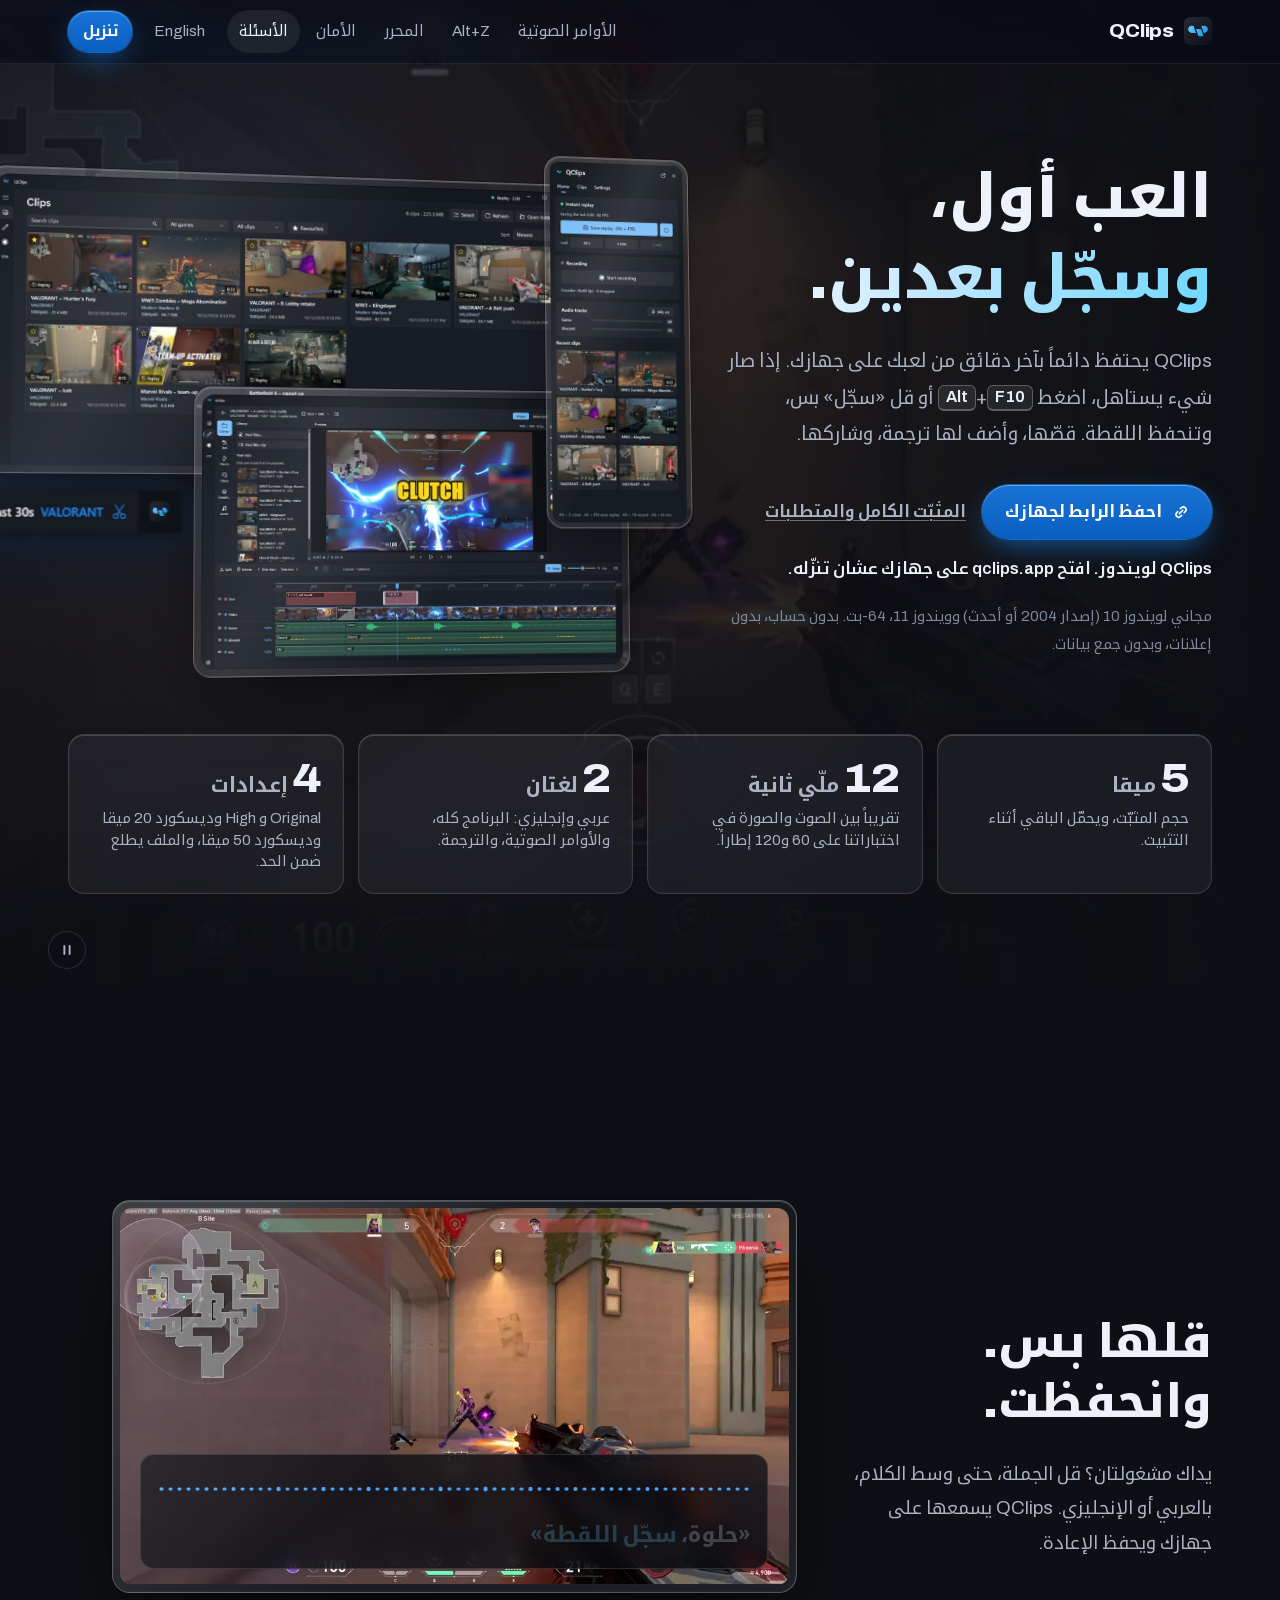
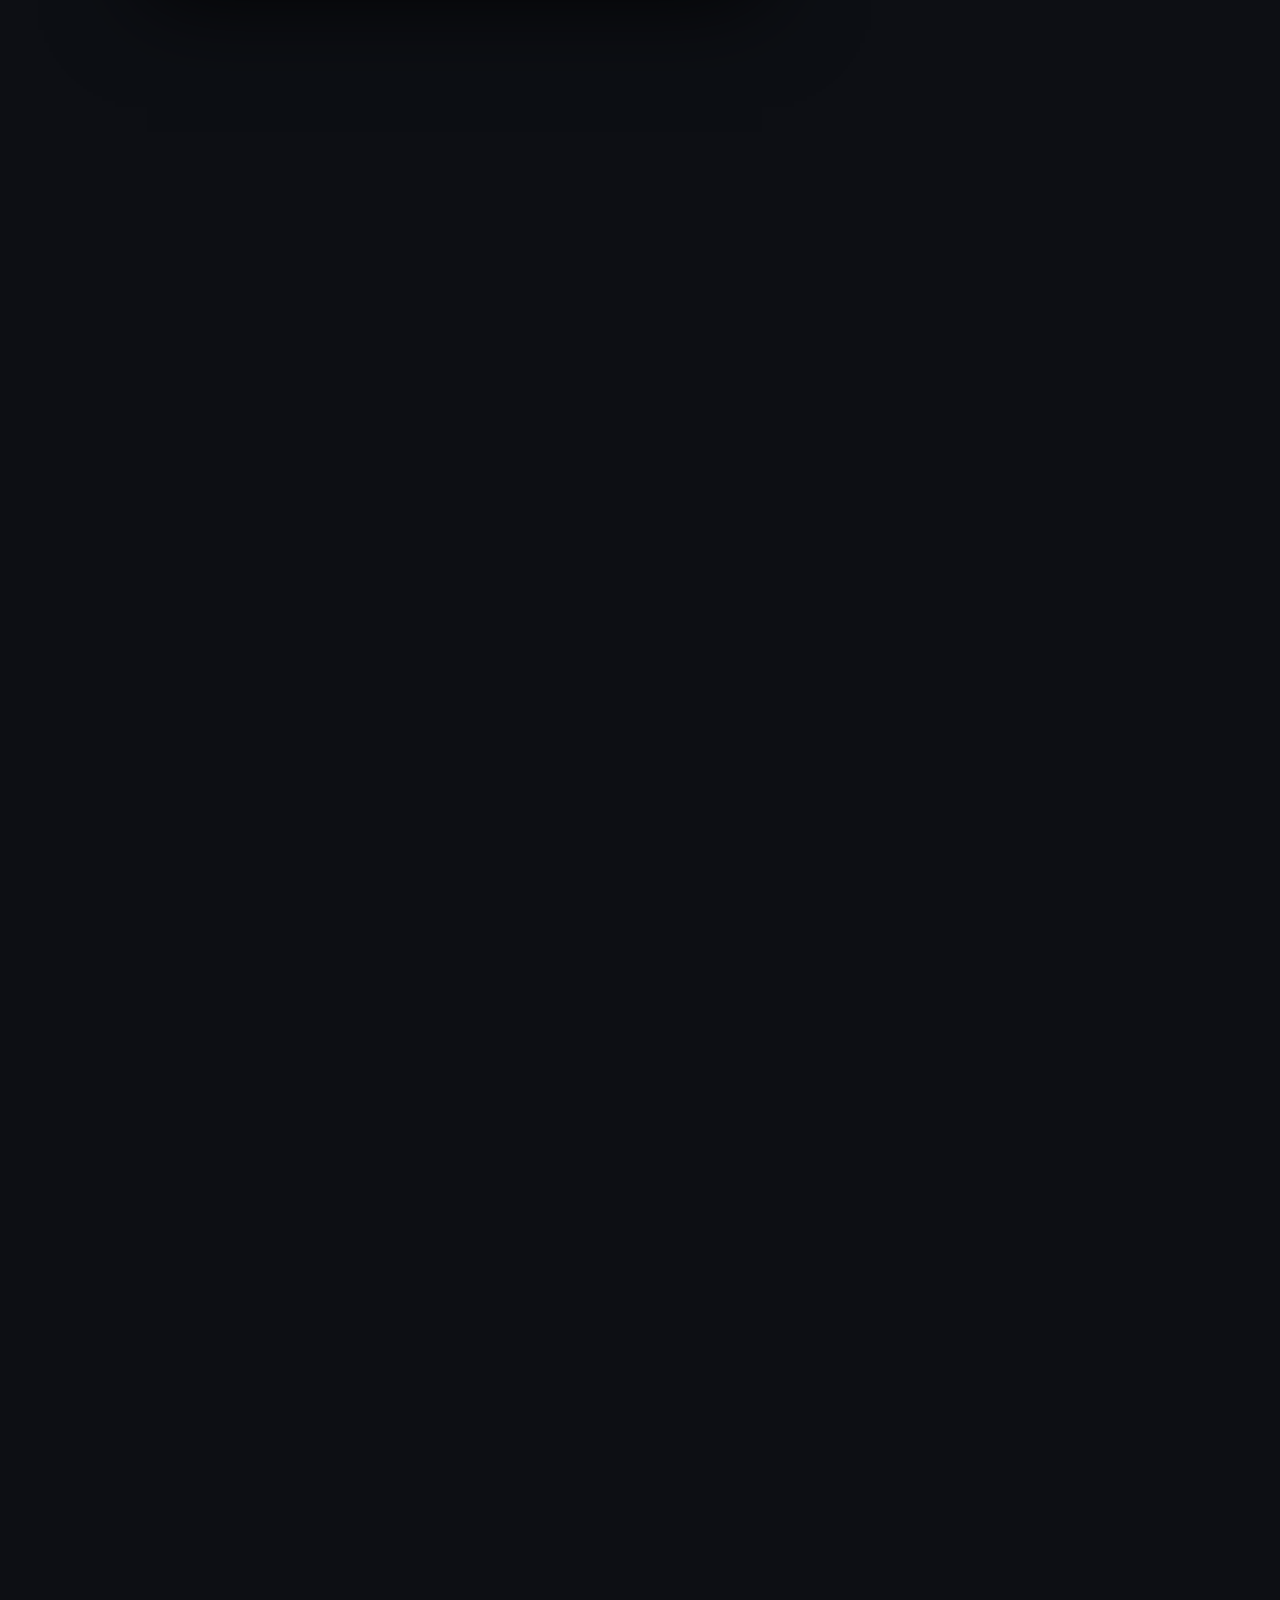
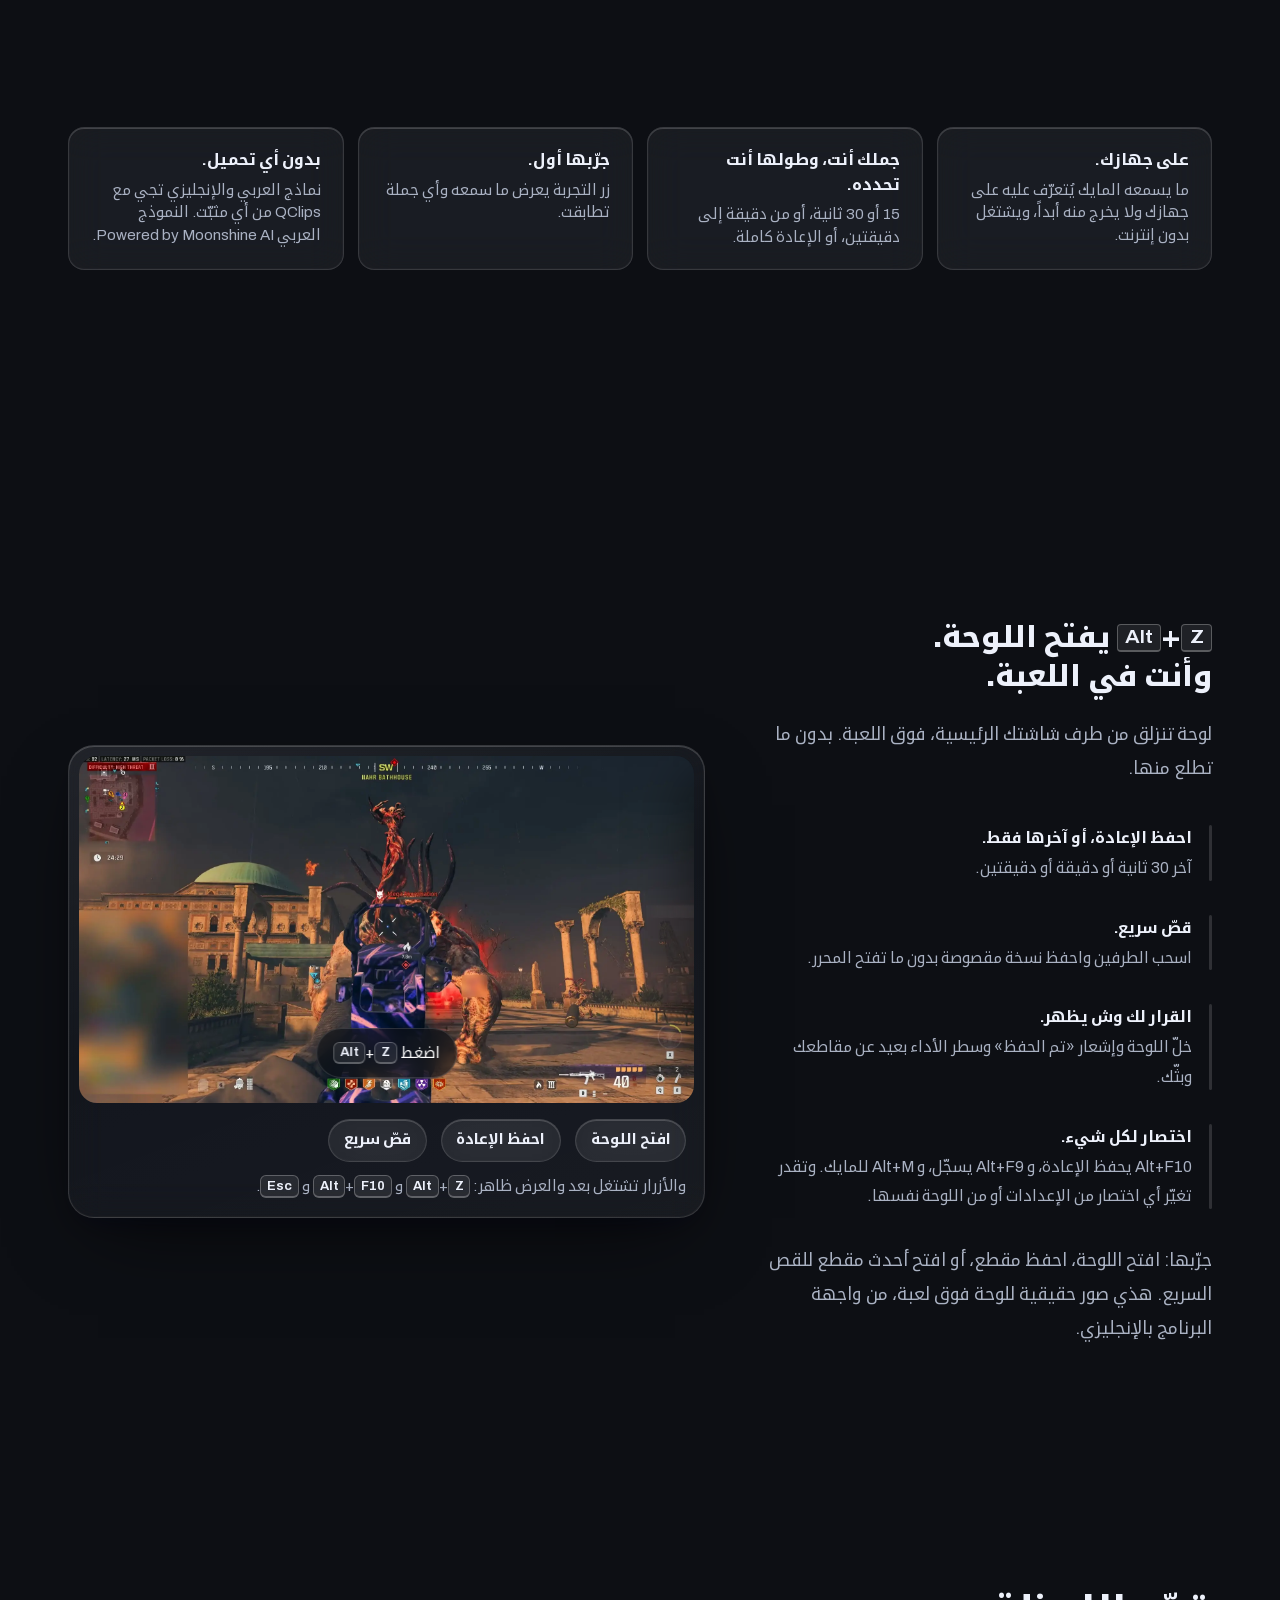
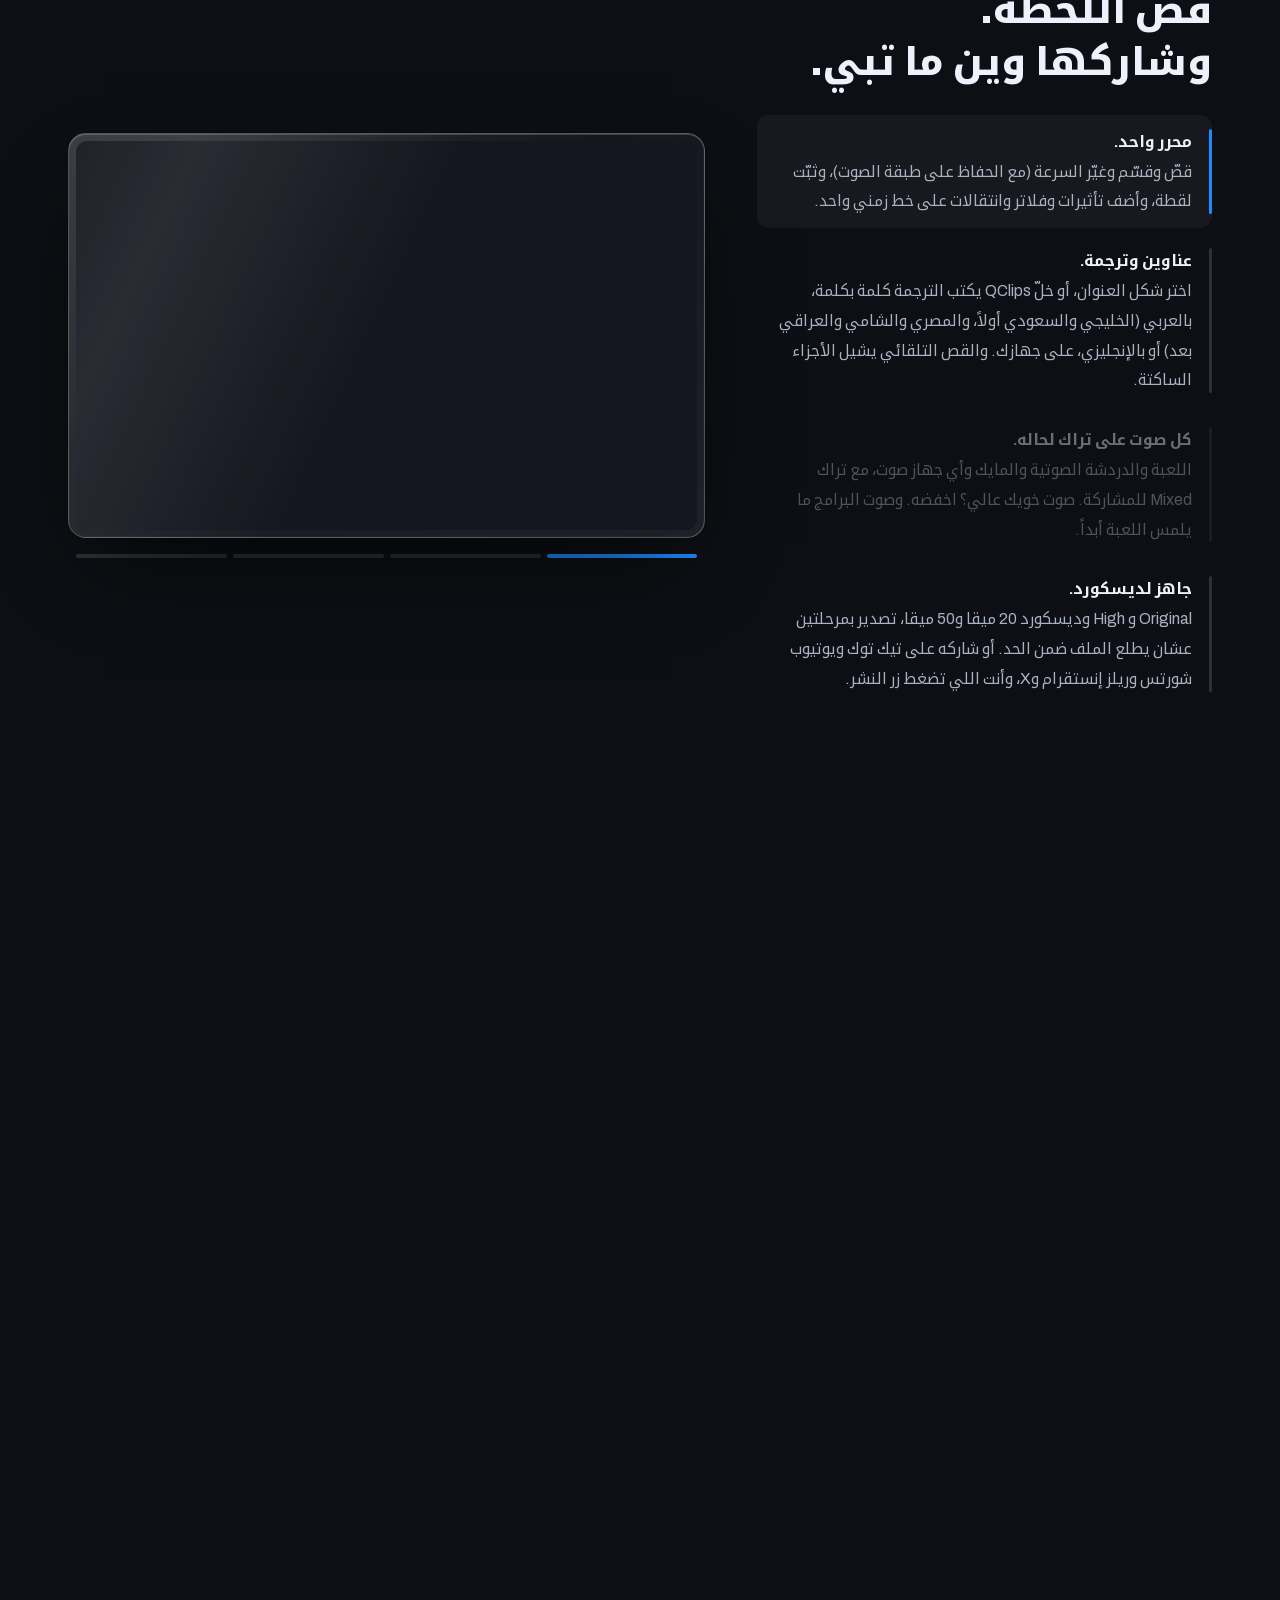
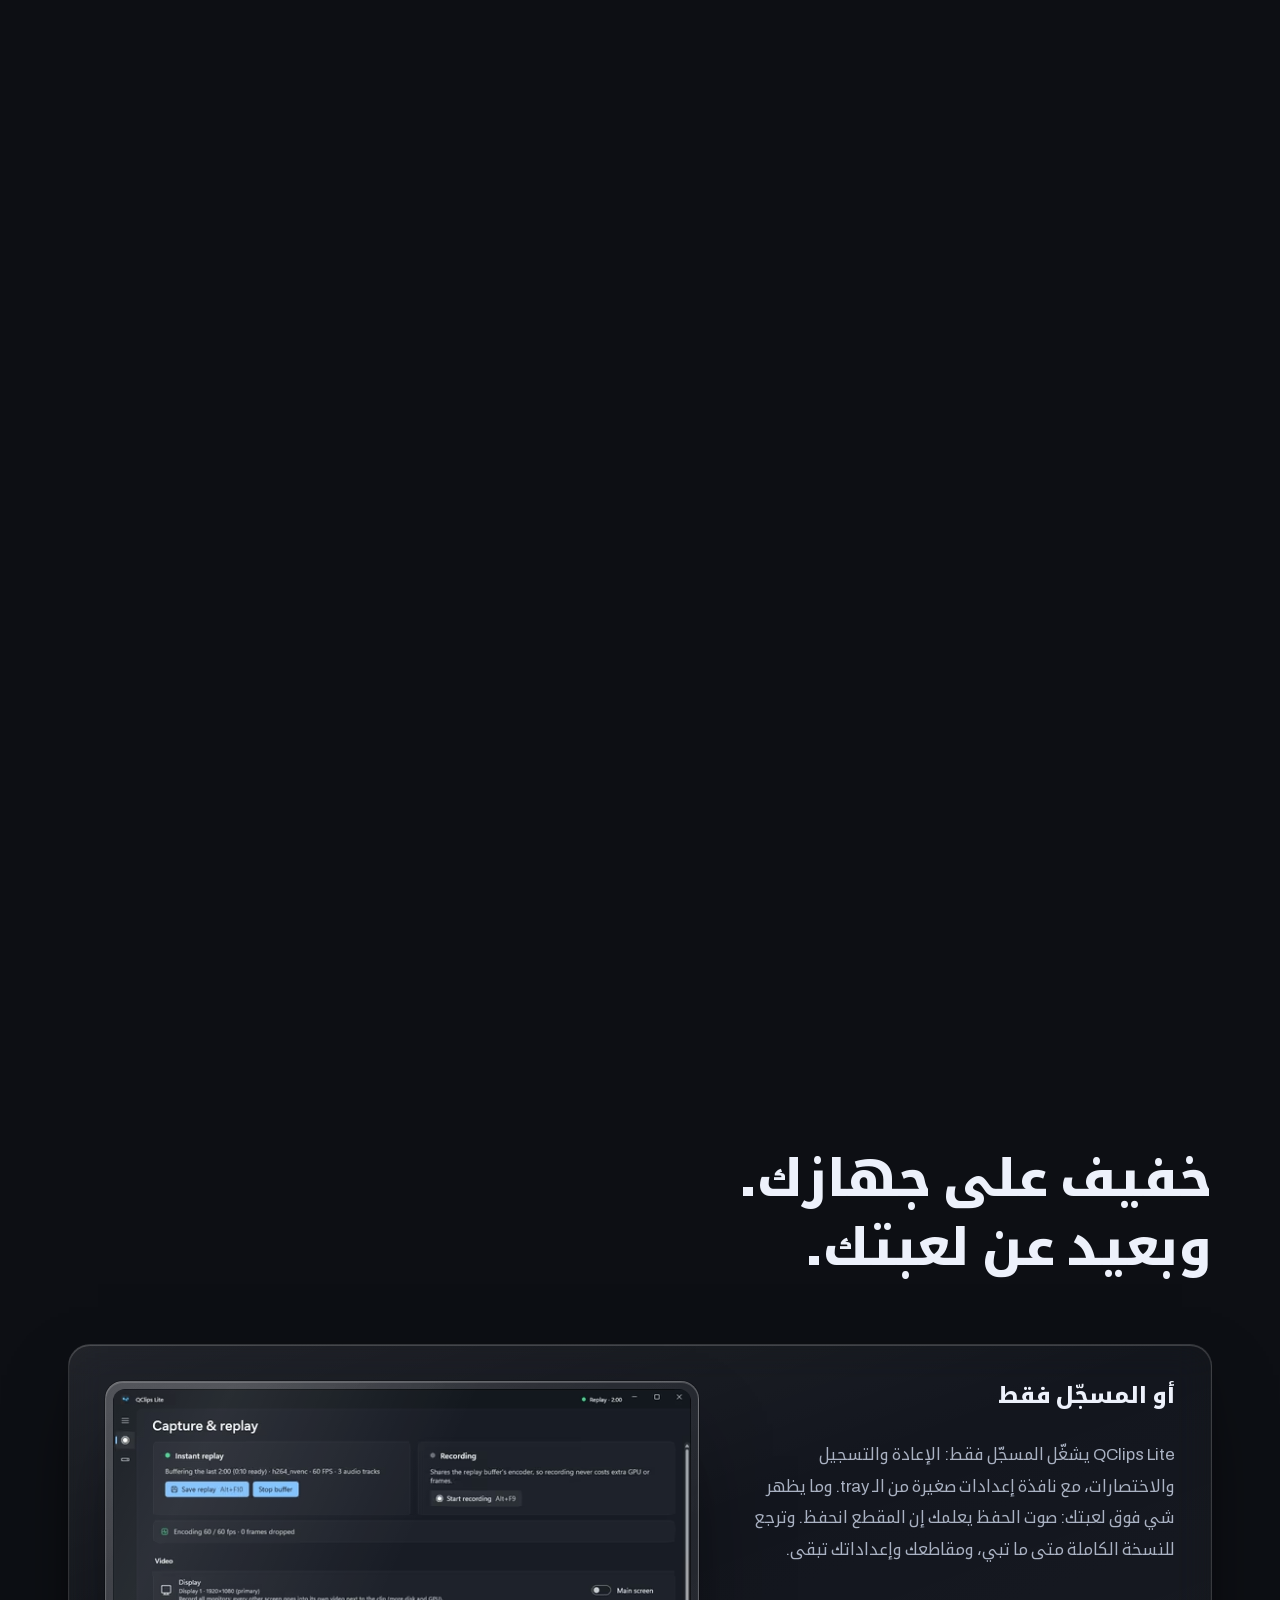
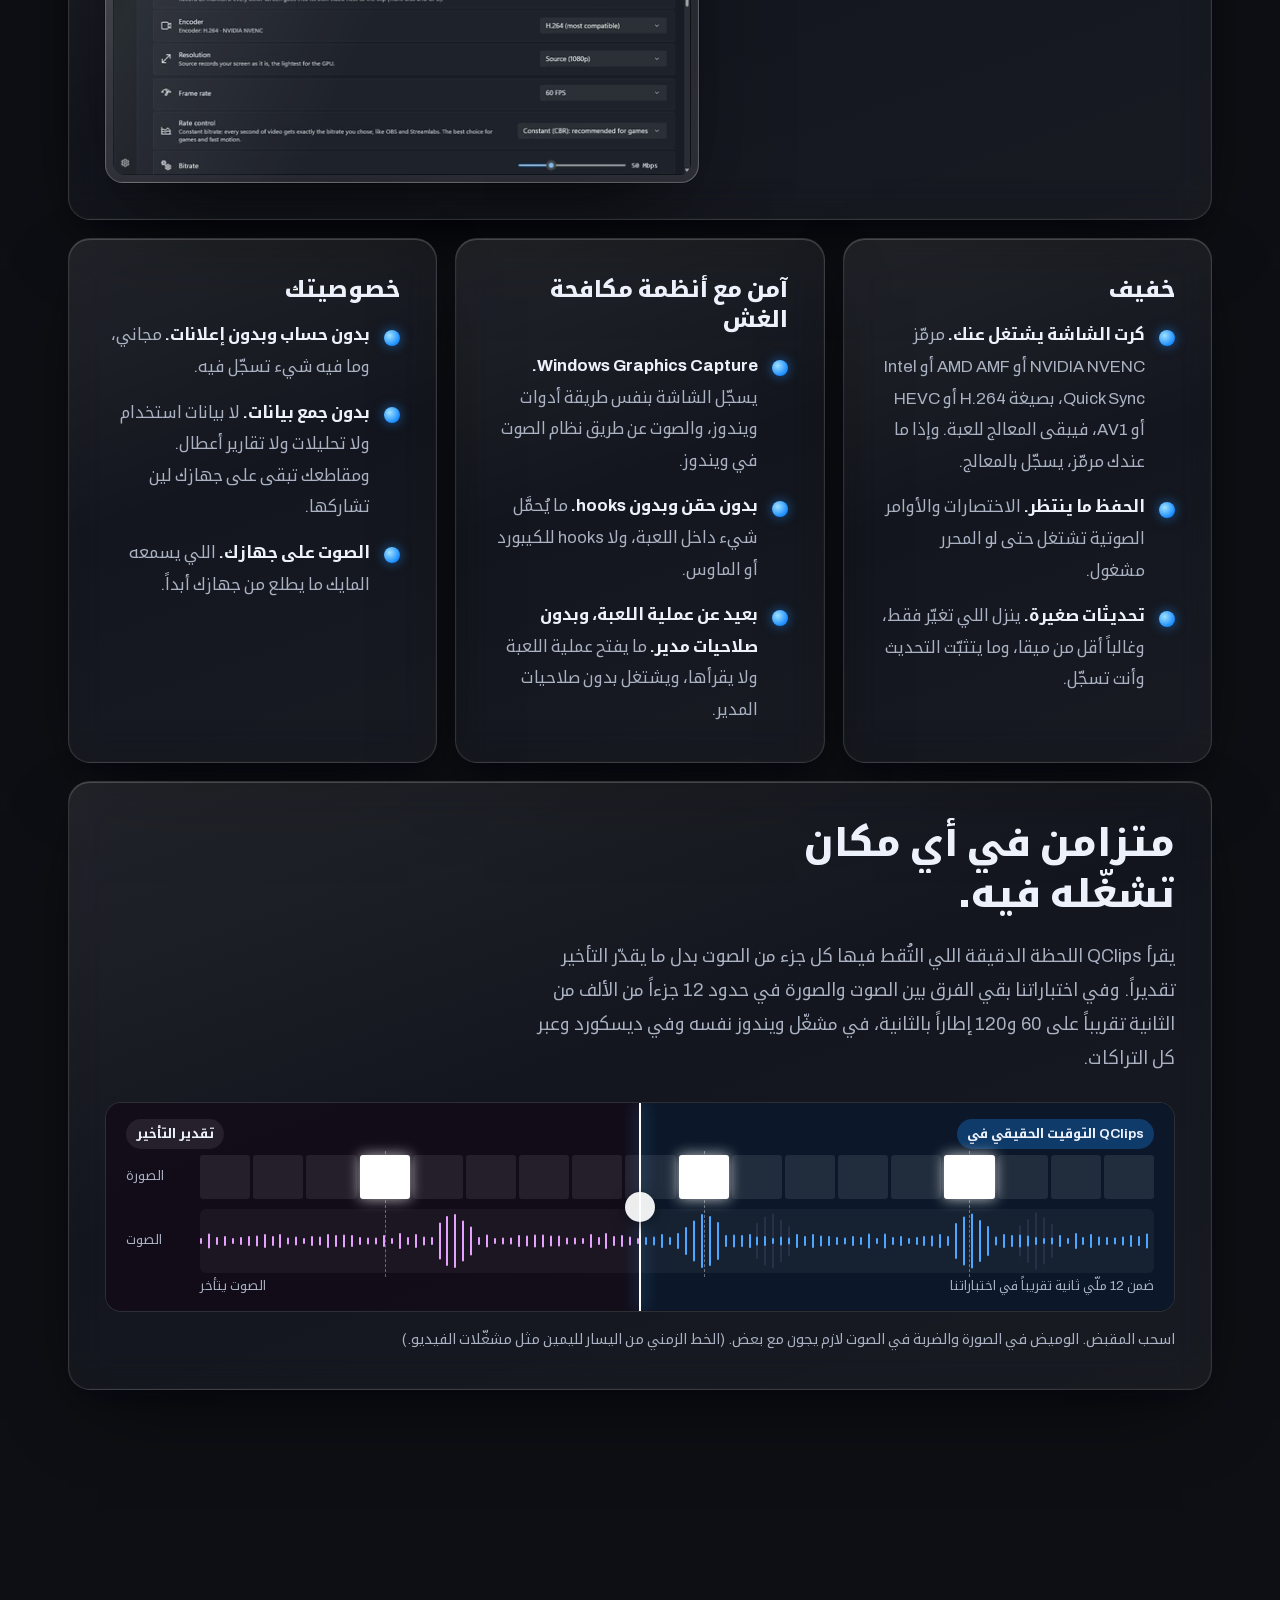
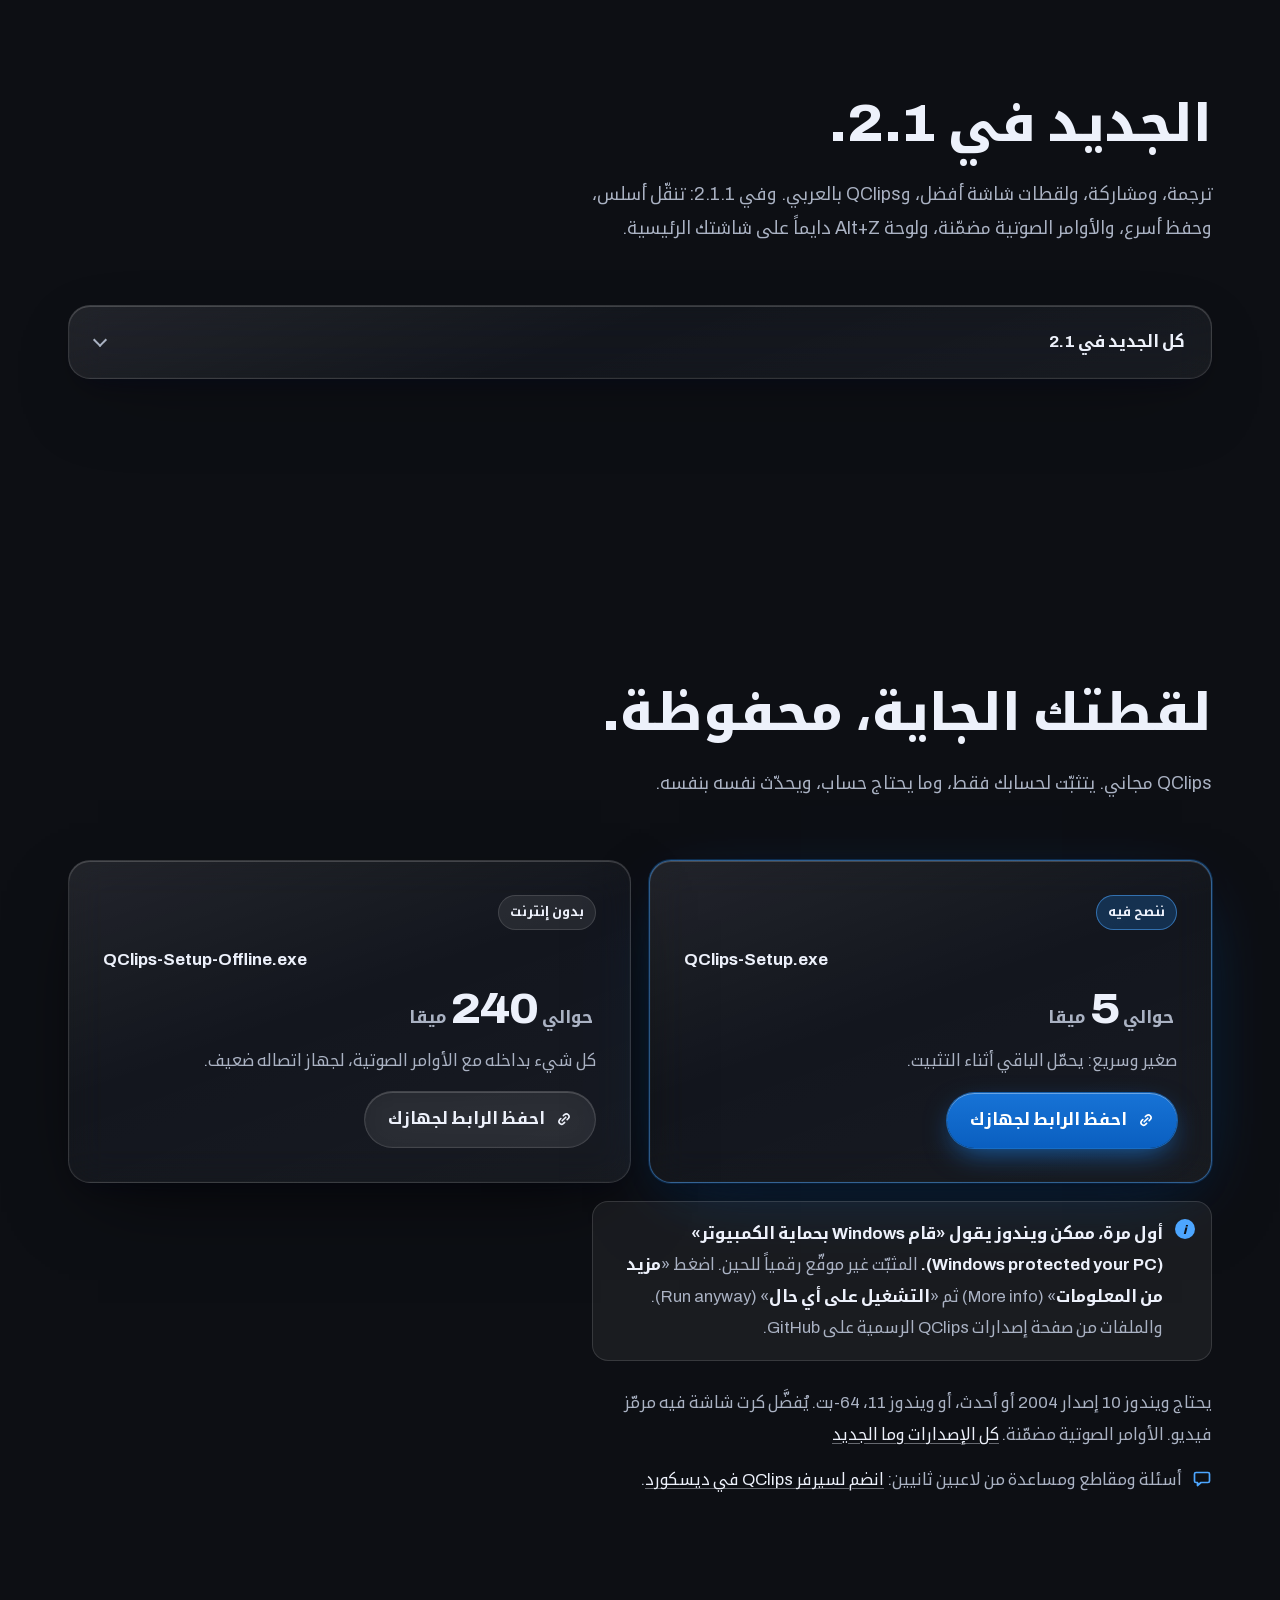
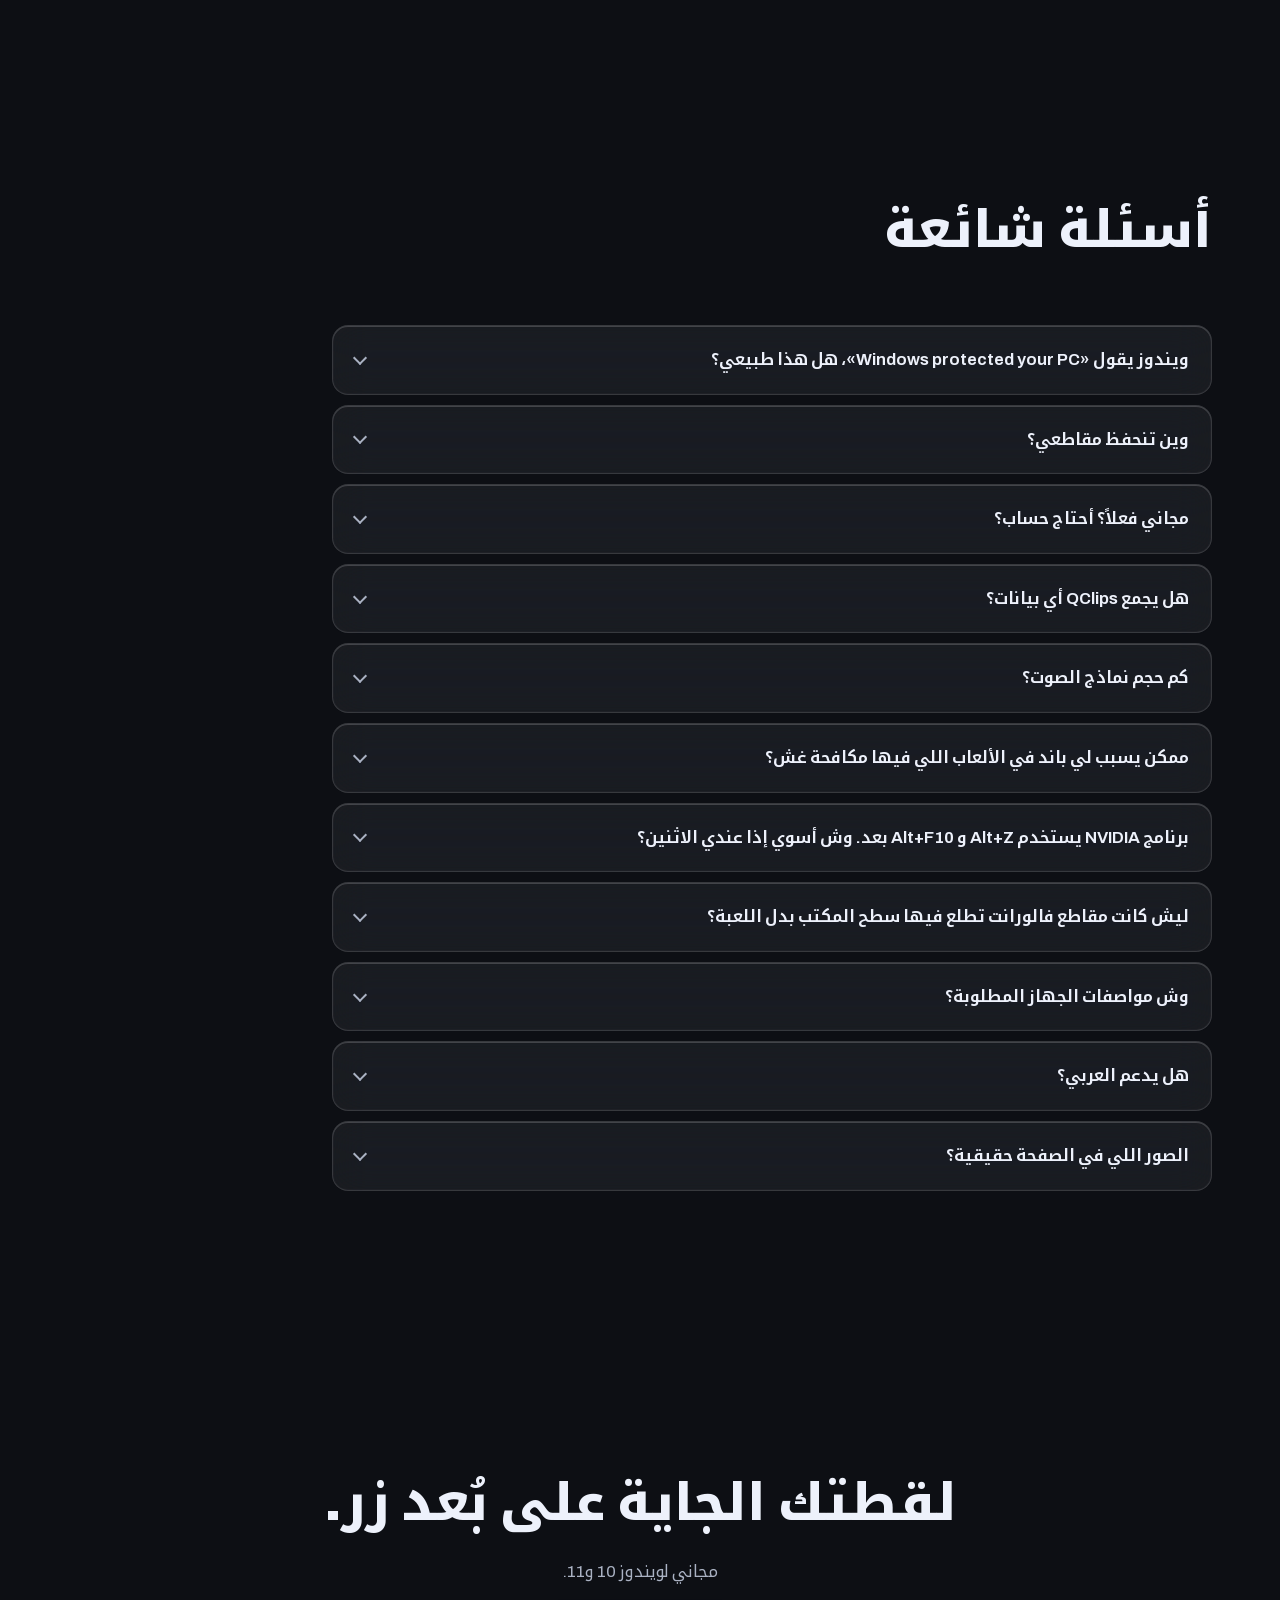
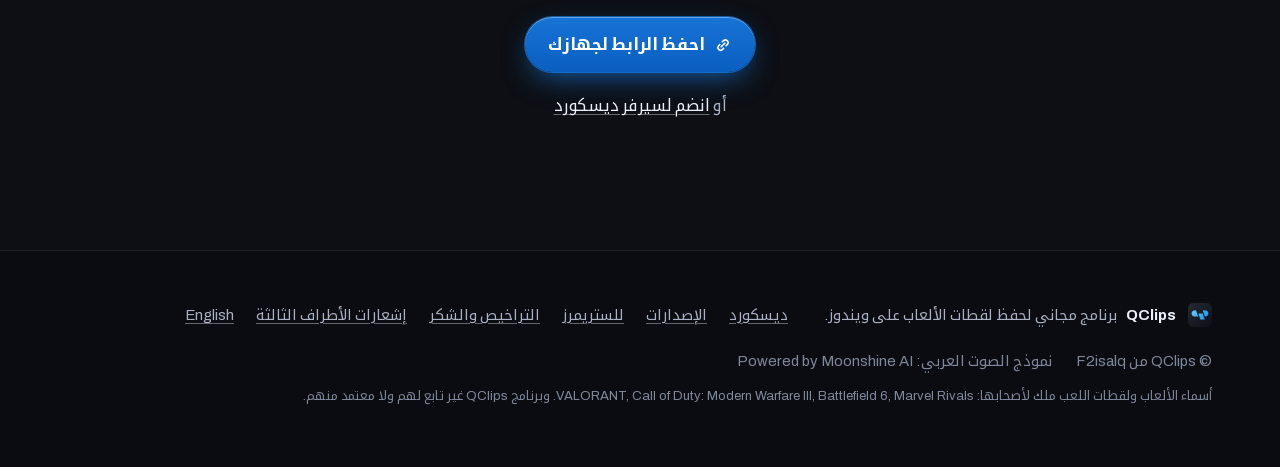
==== commit 681a1d80: "Home page: phones save the link for the PC, films stay still on phones and with data saver, voice sc" ====
--- a/ar/index.html
+++ b/ar/index.html
@@ -70,7 +70,7 @@
             نزّل لويندوز <small>5 ميقا</small></a>
           <a class="cta-link" href="#download">المثبّت الكامل والمتطلبات</a>
         </div>
-        <p class="fine">مجاني لويندوز 10 (إصدار 2004 أو أحدث) وويندوز 11، 64-بت. بدون حساب، بدون إعلانات، وبدون جمع بيانات.</p>
+        <p class="fine">مجاني لويندوز 10 (إصدار 2004 أو أحدث) وويندوز 11، 64&#8209;بت. بدون حساب، بدون إعلانات، وبدون جمع بيانات.</p>
       </div>
 
       <div class="stack" role="img" aria-label="صور من QClips: مكتبة المقاطع، والمحرر وعليه عنوان كبير «CLUTCH» فوق مقطع، ولوحة Alt+Z، وإشعار «Saved last 30s».">
@@ -131,7 +131,7 @@
       <li data-reveal style="--i:2"><b>جرّبها أول.</b> زر التجربة يعرض ما سمعه وأي جملة تطابقت.</li>
       <li data-reveal style="--i:3"><b>بدون أي تحميل.</b> نماذج العربي والإنجليزي تجي مع <span lang="en">QClips</span> من أي مثبّت. النموذج العربي <span lang="en" dir="ltr">Powered by Moonshine AI</span>.</li>
     </ul>
-    <div class="mid-cta" data-reveal><a class="btn primary" href="https://github.com/F2isalq/QClips-Releases/releases/latest/download/QClips-Setup.exe"><svg viewBox="0 0 20 20" aria-hidden="true"><path d="M10 3v10m0 0l-4-4m4 4l4-4M4 16h12" fill="none" stroke="currentColor" stroke-width="1.9" stroke-linecap="round" stroke-linejoin="round"/></svg> نزّل لويندوز <small>5 ميقا</small></a><span>مجاني وبدون حساب، والأوامر الصوتية مضمّنة.</span></div>
+    <div class="mid-cta" data-reveal><a class="btn primary" href="https://github.com/F2isalq/QClips-Releases/releases/latest/download/QClips-Setup.exe"><svg viewBox="0 0 20 20" aria-hidden="true"><path d="M10 3v10m0 0l-4-4m4 4l4-4M4 16h12" fill="none" stroke="currentColor" stroke-width="1.9" stroke-linecap="round" stroke-linejoin="round"/></svg> نزّل لويندوز <small>5 ميقا</small></a></div>
   </div>
 </section>
 
@@ -200,24 +200,6 @@
   </div>
 </section>
 
-<!-- The rest of the app -->
-<section class="sec" id="app" aria-labelledby="app-title">
-  <div class="wrap">
-    <div class="sec-head" data-reveal>
-      <h2 id="app-title">كل شيء في مكانه.</h2>
-      <p>مقاطعك والمسجّل ومساحة القرص، كل واحد في صفحة.</p>
-    </div>
-    <div class="glass panel app-one" data-reveal>
-      <div class="app-text">
-        <h3>التخزين</h3>
-        <p>شوف كم تاخذ مقاطعك من المساحة، وانقلها كلها لقرص ثاني مع تعديلاتها، وحط حداً اختيارياً للمساحة. والمفضّلة محمية.</p>
-        <h3>الالتقاط والإعادة</h3>
-        <p>طول الإعادة والجودة والمرمّز ومعدّل الإطارات في صفحة وحدة. والإعادة تشتغل طول ما أنت تلعب.</p>
-      </div>
-      <div class="screen"><picture><source type="image/avif" srcset="../img/storage-800.avif 793w, ../img/storage-1600.avif 1586w" sizes="(max-width: 1060px) 90vw, 680px"><img src="../img/storage-800.webp" srcset="../img/storage-800.webp 793w, ../img/storage-1600.webp 1586w" sizes="(max-width: 1060px) 90vw, 680px" width="1586" height="460" loading="lazy" decoding="async" alt="صفحة التخزين: المساحة اللي تاخذها المقاطع، ومجلد المقاطع، ونقل المقاطع."></picture></div>
-    </div>
-  </div>
-</section>
 
 <!-- Light, private, safe: what QClips never does to your game or your PC -->
 <section class="sec safe" id="safe" aria-labelledby="safe-title">
@@ -355,9 +337,9 @@
         <a class="btn ghost" href="https://github.com/F2isalq/QClips-Releases/releases/latest/download/QClips-Setup-Offline.exe">تنزيل المثبّت الكامل</a>
       </div>
     </div>
-    <p class="dl-note" id="install-note" data-reveal><b>أول مرة، ممكن ويندوز يقول «<span lang="en" dir="ltr">Windows protected your PC</span>».</b> المثبّت غير موقّع رقمياً للحين. اضغط <strong lang="en" dir="ltr">More info</strong> ثم <strong lang="en" dir="ltr">Run anyway</strong>. والملفات من صفحة إصدارات QClips الرسمية على GitHub.</p>
-    <p class="req" data-reveal>يحتاج ويندوز 10 إصدار 2004 أو أحدث، أو ويندوز 11، 64-بت. يُفضَّل كرت شاشة فيه مرمّز فيديو. الأوامر الصوتية مضمّنة. <a href="https://github.com/F2isalq/QClips-Releases/releases">كل الإصدارات وما الجديد</a></p>
-    <p class="discord-row" data-reveal><svg viewBox="0 0 20 20" aria-hidden="true"><path d="M4 4.5h12a1.5 1.5 0 0 1 1.5 1.5v7a1.5 1.5 0 0 1-1.5 1.5H9l-3.5 3v-3H4A1.5 1.5 0 0 1 2.5 13V6A1.5 1.5 0 0 1 4 4.5z" fill="none" stroke="currentColor" stroke-width="1.7" stroke-linejoin="round"/></svg> أسئلة ومقاطع ومساعدة من لاعبين ثانيين: <a href="https://discord.gg/5JWv6QUvh6">انضم لسيرفر QClips في ديسكورد</a>.</p>
+    <p class="dl-note" id="install-note" data-reveal><b>أول مرة، ممكن ويندوز يقول «قام Windows بحماية الكمبيوتر» (<span lang="en" dir="ltr">Windows protected your PC</span>).</b> المثبّت غير موقّع رقمياً للحين. اضغط «<strong>مزيد من المعلومات</strong>» (<span lang="en" dir="ltr">More info</span>) ثم «<strong>التشغيل على أي حال</strong>» (<span lang="en" dir="ltr">Run anyway</span>). والملفات من صفحة إصدارات QClips الرسمية على GitHub.</p>
+    <p class="req" data-reveal>يحتاج ويندوز 10 إصدار 2004 أو أحدث، أو ويندوز 11، 64&#8209;بت. يُفضَّل كرت شاشة فيه مرمّز فيديو. الأوامر الصوتية مضمّنة. <a href="https://github.com/F2isalq/QClips-Releases/releases">كل الإصدارات وما الجديد</a></p>
+    <p class="discord-row" data-reveal><svg viewBox="0 0 20 20" aria-hidden="true"><path d="M4 4.5h12a1.5 1.5 0 0 1 1.5 1.5v7a1.5 1.5 0 0 1-1.5 1.5H9l-3.5 3v-3H4A1.5 1.5 0 0 1 2.5 13V6A1.5 1.5 0 0 1 4 4.5z" fill="none" stroke="currentColor" stroke-width="1.7" stroke-linejoin="round"/></svg> <span>أسئلة ومقاطع ومساعدة من لاعبين ثانيين: <a href="https://discord.gg/5JWv6QUvh6">انضم لسيرفر QClips في ديسكورد</a>.</span></p>
   </div>
 </section>
 
@@ -369,7 +351,7 @@
       <details>
         <summary>ويندوز يقول «<span lang="en" dir="ltr">Windows protected your PC</span>»، هل هذا طبيعي؟</summary>
         <div class="a">
-          <p>نعم. المثبّت غير موقّع رقمياً للحين، فيظهر تنبيه SmartScreen أول مرة. اضغط <strong lang="en" dir="ltr">More info</strong> ثم <strong lang="en" dir="ltr">Run anyway</strong>.</p>
+          <p>نعم. المثبّت غير موقّع رقمياً للحين، فيظهر تنبيه SmartScreen أول مرة. اضغط «<strong>مزيد من المعلومات</strong>» (<span lang="en" dir="ltr">More info</span>) ثم «<strong>التشغيل على أي حال</strong>» (<span lang="en" dir="ltr">Run anyway</span>).</p>
           <p>نزّل QClips من هذا الموقع أو من صفحة الإصدارات في GitHub فقط.</p>
         </div>
       </details>
@@ -420,7 +402,7 @@
       <details>
         <summary>وش مواصفات الجهاز المطلوبة؟</summary>
         <div class="a">
-          <p>ويندوز 10 إصدار 2004 (بناء 19041) أو أحدث، أو ويندوز 11، 64-بت. يُفضَّل كرت شاشة فيه مرمّز فيديو (<span class="ltr">NVIDIA NVENC</span> أو <span class="ltr">AMD AMF</span> أو <span class="ltr">Intel Quick Sync</span>)، وبدونه يسجّل QClips بالمعالج. البرنامج ياخذ حوالي 250 ميقا، بالإضافة لمساحة مقاطعك.</p>
+          <p>ويندوز 10 إصدار 2004 (بناء 19041) أو أحدث، أو ويندوز 11، 64&#8209;بت. يُفضَّل كرت شاشة فيه مرمّز فيديو (<span class="ltr">NVIDIA NVENC</span> أو <span class="ltr">AMD AMF</span> أو <span class="ltr">Intel Quick Sync</span>)، وبدونه يسجّل QClips بالمعالج. البرنامج ياخذ حوالي 250 ميقا، بالإضافة لمساحة مقاطعك.</p>
         </div>
       </details>
       <details>
@@ -443,7 +425,7 @@
 <section class="end-cta" aria-labelledby="end-title">
   <div class="wrap" data-reveal>
     <h2 id="end-title">لقطتك الجاية على بُعد زر.</h2>
-    <p>مجاني لويندوز 10 و11. بدون حساب، بدون إعلانات، وبدون جمع بيانات.</p>
+    <p>مجاني لويندوز 10 و11.</p>
     <a class="btn primary" href="https://github.com/F2isalq/QClips-Releases/releases/latest/download/QClips-Setup.exe"><svg viewBox="0 0 20 20" aria-hidden="true"><path d="M10 3v10m0 0l-4-4m4 4l4-4M4 16h12" fill="none" stroke="currentColor" stroke-width="1.9" stroke-linecap="round" stroke-linejoin="round"/></svg> نزّل لويندوز <small>5 ميقا</small></a>
     <p class="end-alt">أو <a href="https://discord.gg/5JWv6QUvh6">انضم لسيرفر ديسكورد</a></p>
   </div>
--- a/css/cine.css
+++ b/css/cine.css
@@ -63,7 +63,7 @@
 .say-heard { margin: 0; font-size: .82rem; font-weight: 650; color: var(--muted); white-space: nowrap; display: inline-flex; align-items: center; gap: 8px; }
 .say-heard::before { content: ""; width: 8px; height: 8px; border-radius: 50%; background: #3ccf7d; }
 html[lang="ar"] .say-words { direction: rtl; }
-.say-lib { position: absolute; inset-inline-end: -2%; bottom: 0; width: 66%; z-index: 3; }
+.say-lib { position: absolute; inset-inline-end: -2%; bottom: 0; width: 66%; z-index: 1; }
 
 .say-facts { list-style: none; margin: 0 0 clamp(60px, 9vw, 120px); padding: 0; display: grid; grid-template-columns: repeat(4, minmax(0, 1fr)); gap: 14px; }
 .say-facts li {
@@ -172,12 +172,6 @@
 .rm .film-toggle { display: none; }
 @media (prefers-reduced-motion: reduce) { .film-toggle { display: none; } }
 
-/* the app cards: the wide storage page gets the wide card, the "Clip saved" picture keeps to the corner with the notice */
-@media (min-width: 1061px) {
-  .b-sto { grid-column: span 7; }
-  .b-lite { grid-column: span 5; }
-}
-.b-lite .screen img { aspect-ratio: 16 / 8; object-fit: cover; object-position: 100% 0; }
 
 /* readable white on the main buttons (4.7:1 and up) and the skip link */
 .btn.primary { background: linear-gradient(180deg, #1773d6, #0a5fc0); }
@@ -206,11 +200,6 @@
 .azs .az-ctl > span { flex-basis: 100%; }
 @media (max-width: 1060px) { .try-grid { grid-template-columns: 1fr; } }
 
-/* storage and capture: the words beside the storage page */
-.app-one { display: grid; grid-template-columns: minmax(0, 5fr) minmax(0, 7fr); gap: clamp(24px, 4vw, 56px); align-items: center; }
-.app-text h3 { font-size: 1.3rem; }
-.app-text p { color: var(--muted); margin: 8px 0 22px; }
-.app-text p:last-child { margin-bottom: 0; }
 
 /* a download button after the voice scene, and the page's closing call */
 .say-facts { margin-bottom: 28px; }
@@ -227,7 +216,6 @@
 .sec-head p, .sync .sec-head p { max-width: 36em; }
 .badge, .gap { font-size: .8125rem; }
 @media (max-width: 1060px) {
-  .app-one { grid-template-columns: 1fr; }
 }
 @media (max-width: 560px) {
   .safe .sec-head h2 { font-size: 1.7rem; }
@@ -244,3 +232,23 @@
 .azs h2 { font-size: clamp(1.75rem, 2.3vw, 2.15rem); }
 @media (min-width: 1061px) { .azs h2 .m { white-space: nowrap; } }
 @media (max-width: 560px) { .azs h2 { font-size: 1.55rem; } .azs h2 .m { white-space: nowrap; } }
+
+/* phones and data saver: the films stay still pictures, so there is nothing to pause */
+.lean .film-toggle { display: none; }
+/* not on Windows: say so under the hero buttons */
+.pc-note { margin-top: 14px; color: var(--text); font-weight: 600; }
+
+/* the Discord line wraps as one sentence */
+.discord-row { align-items: flex-start; }
+.discord-row svg { margin-top: .2em; }
+
+/* comfortable line length, readable captions, no key cap under 13px */
+.dl-note, .req { max-width: 62ch; }
+.faq .a p { max-width: 68ch; }
+.cap { color: var(--muted); }
+kbd { font-size: max(.82em, 13px); }
+
+@media (max-width: 560px) {
+  .cmp .tag { font-size: .72rem; }
+  .cmp .after .tag { top: auto; bottom: 10px; }
+}
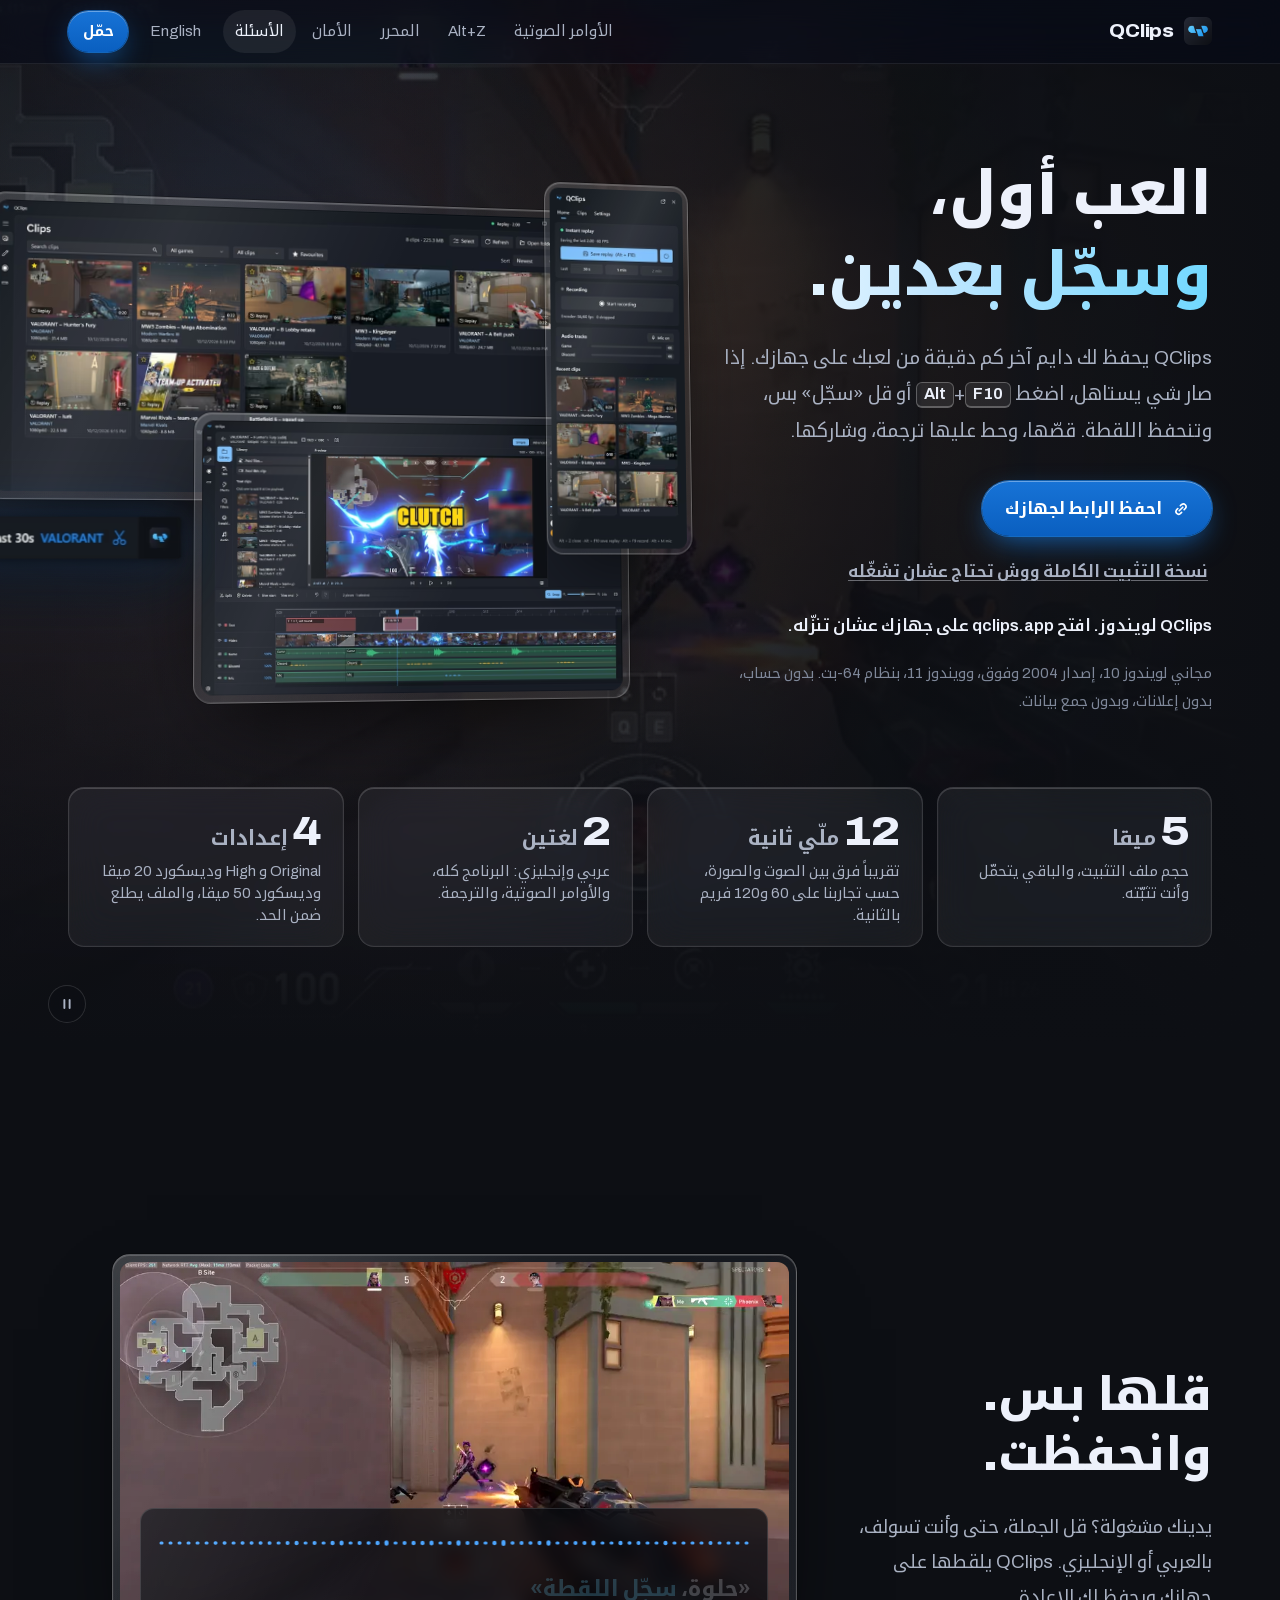
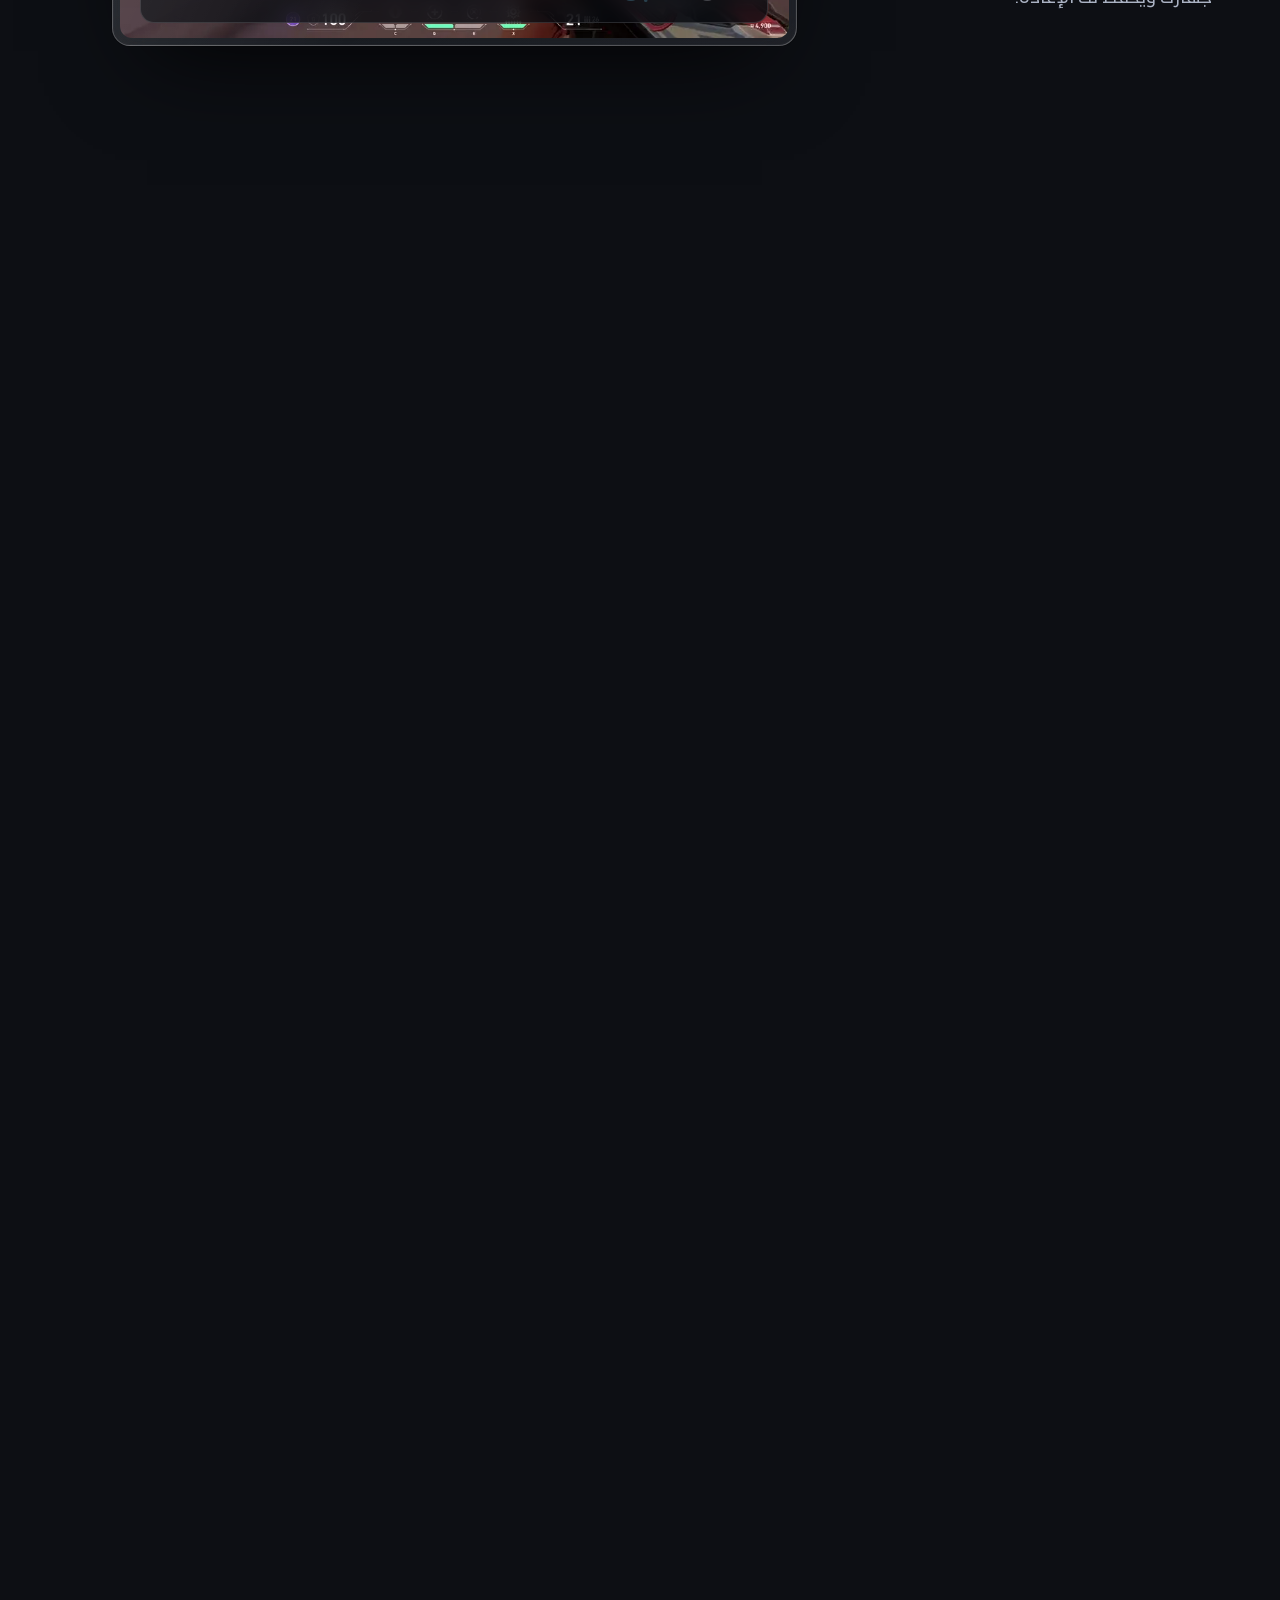
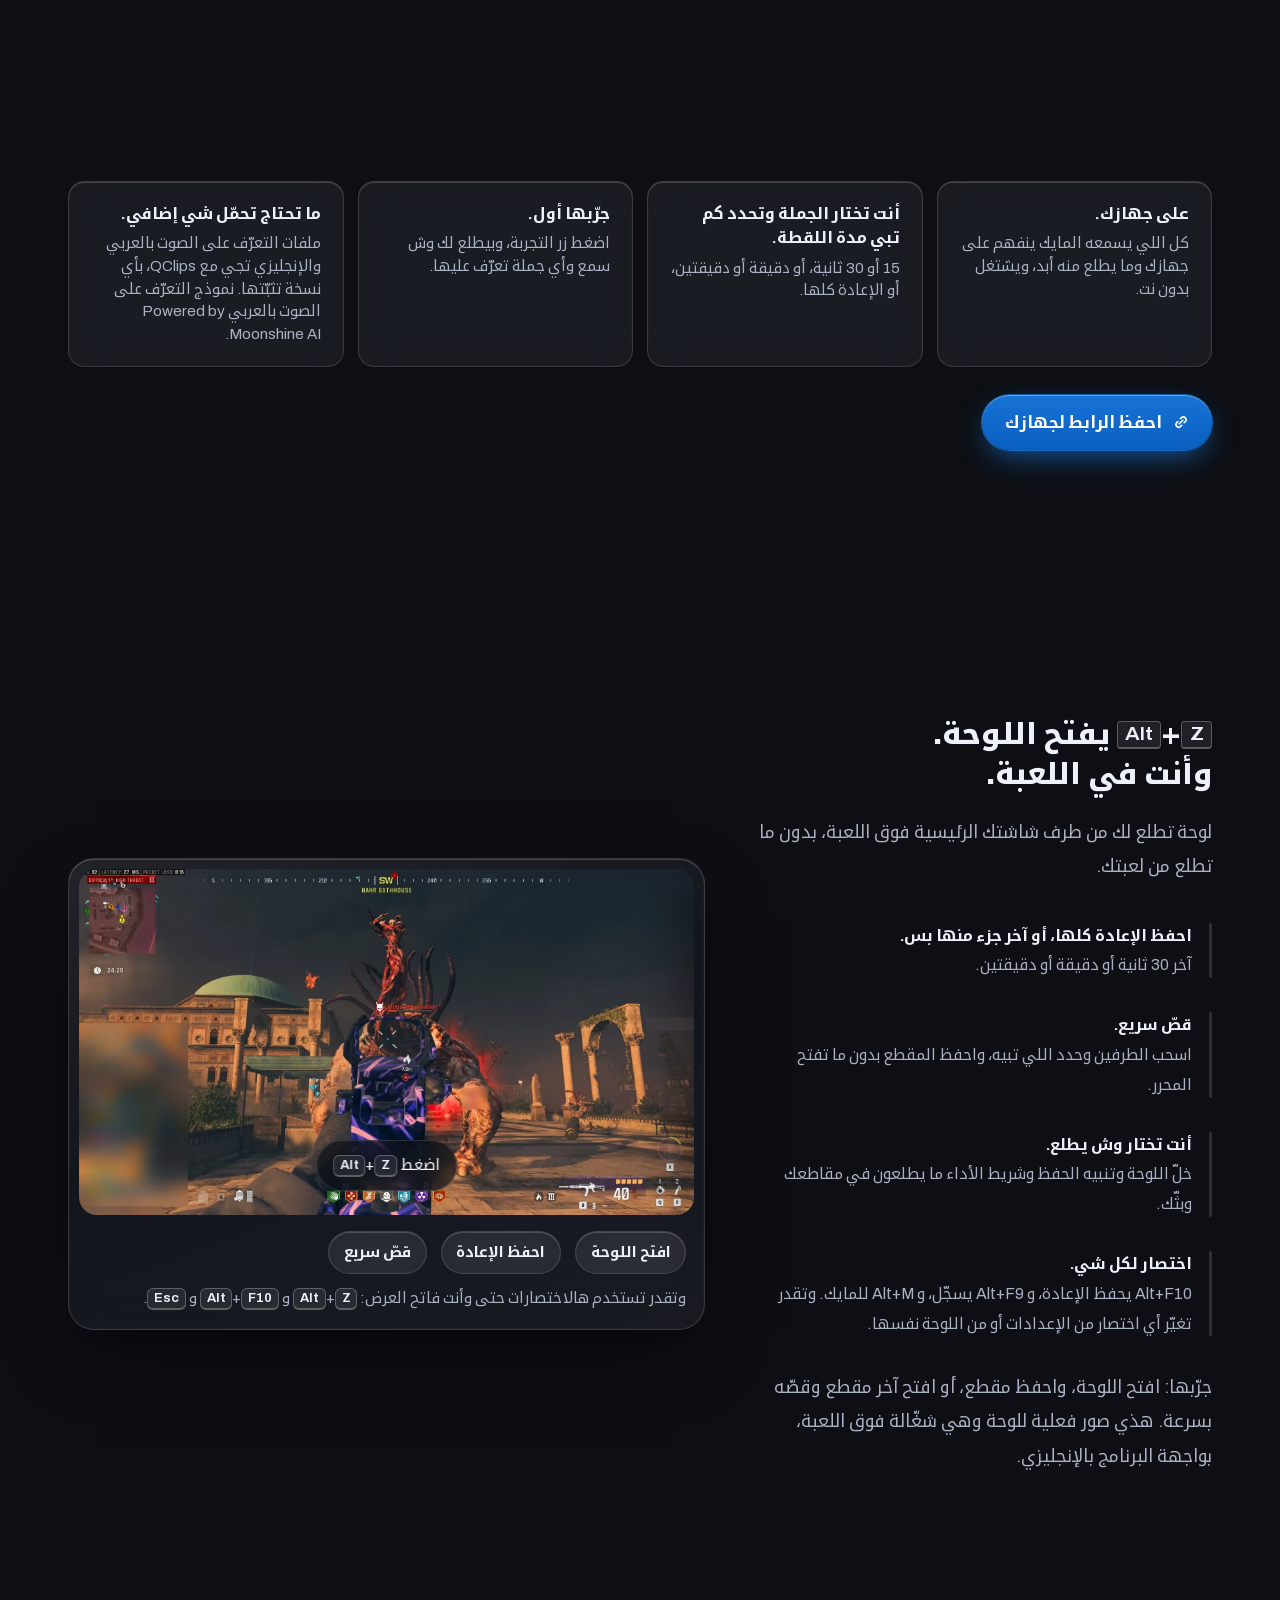
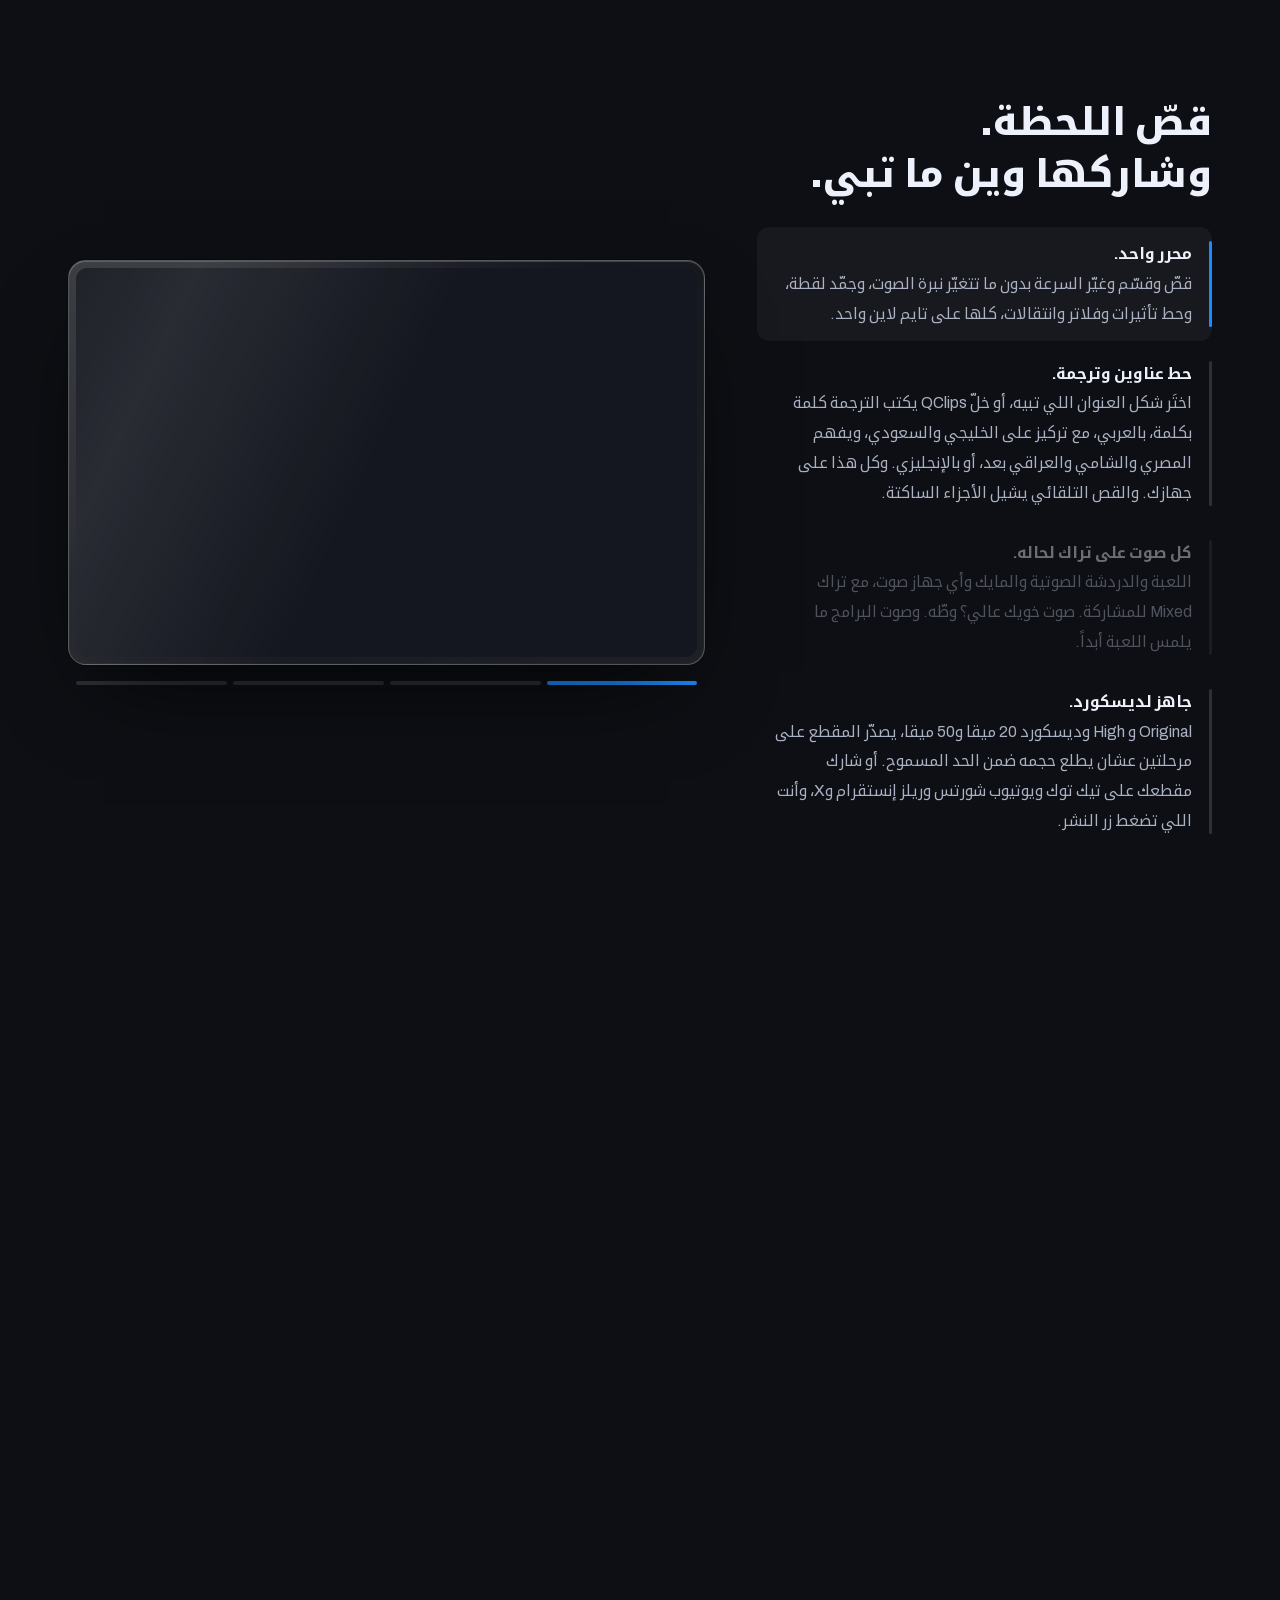
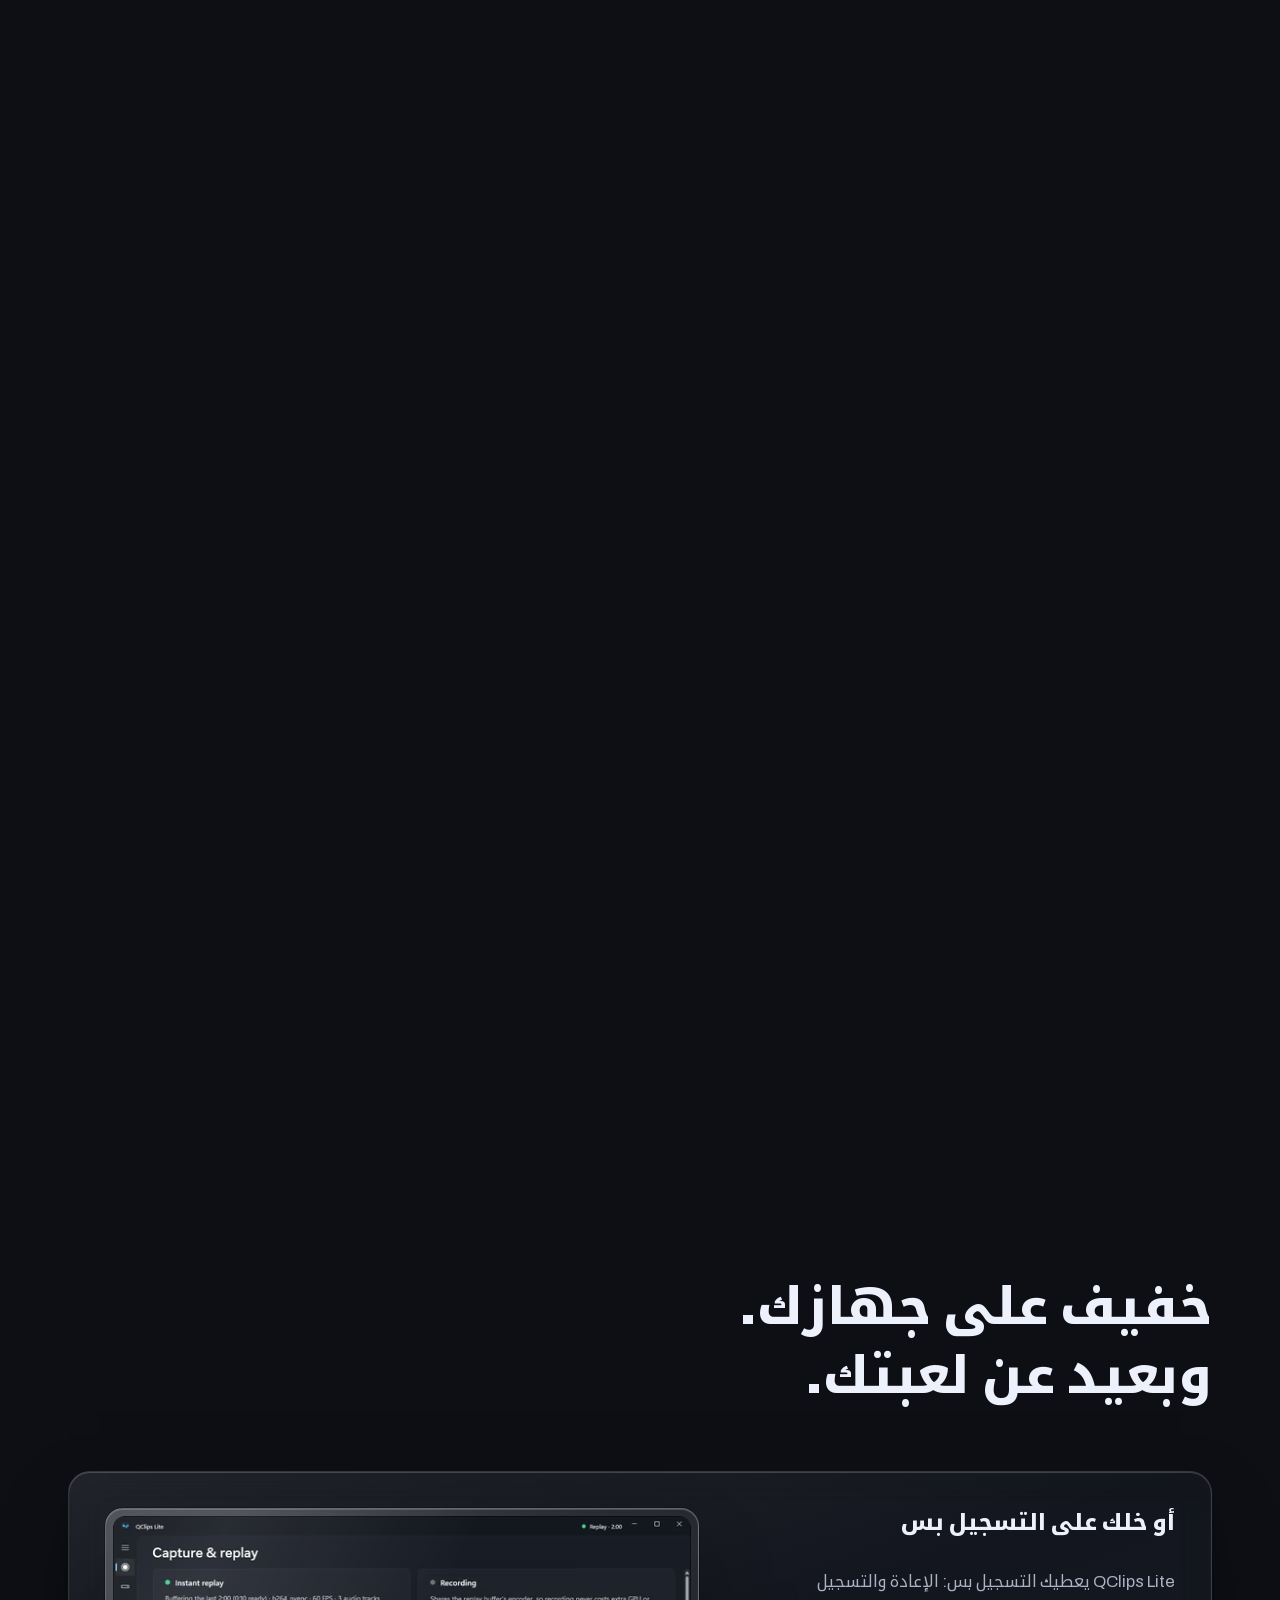
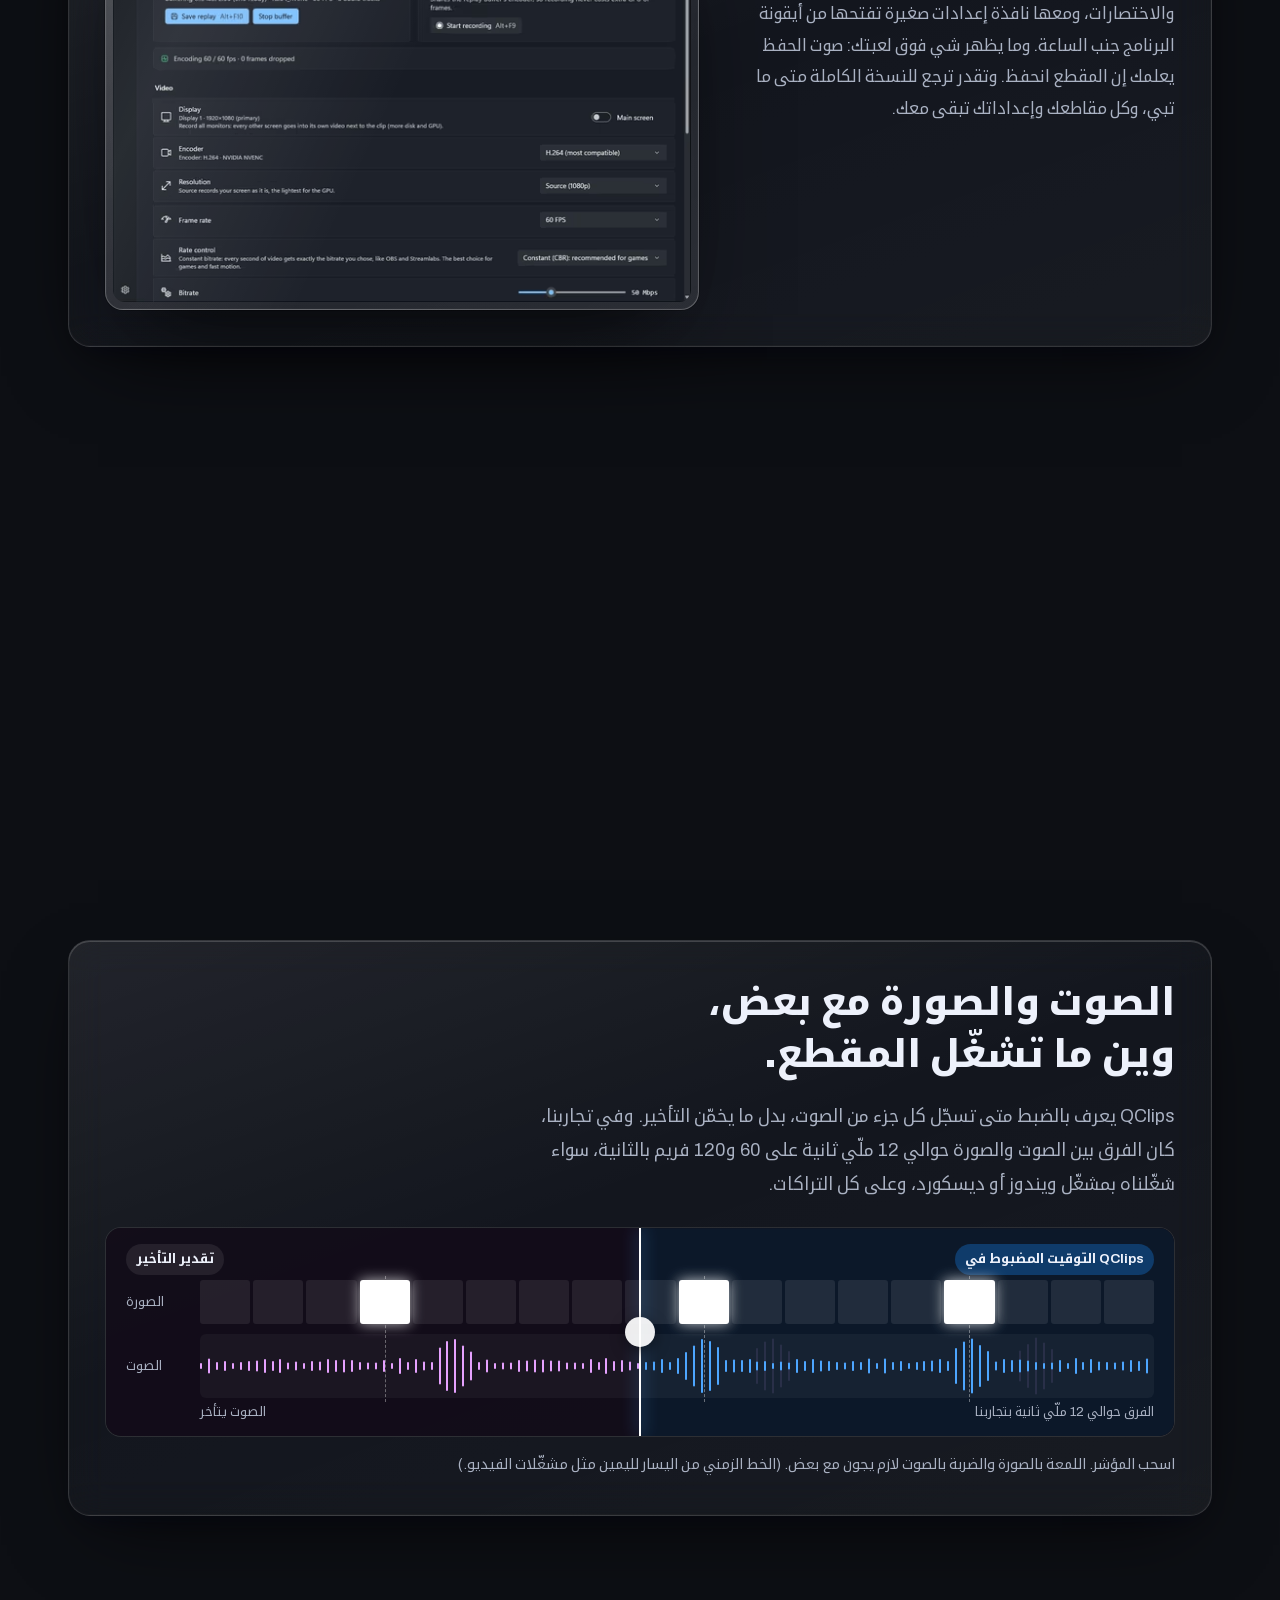
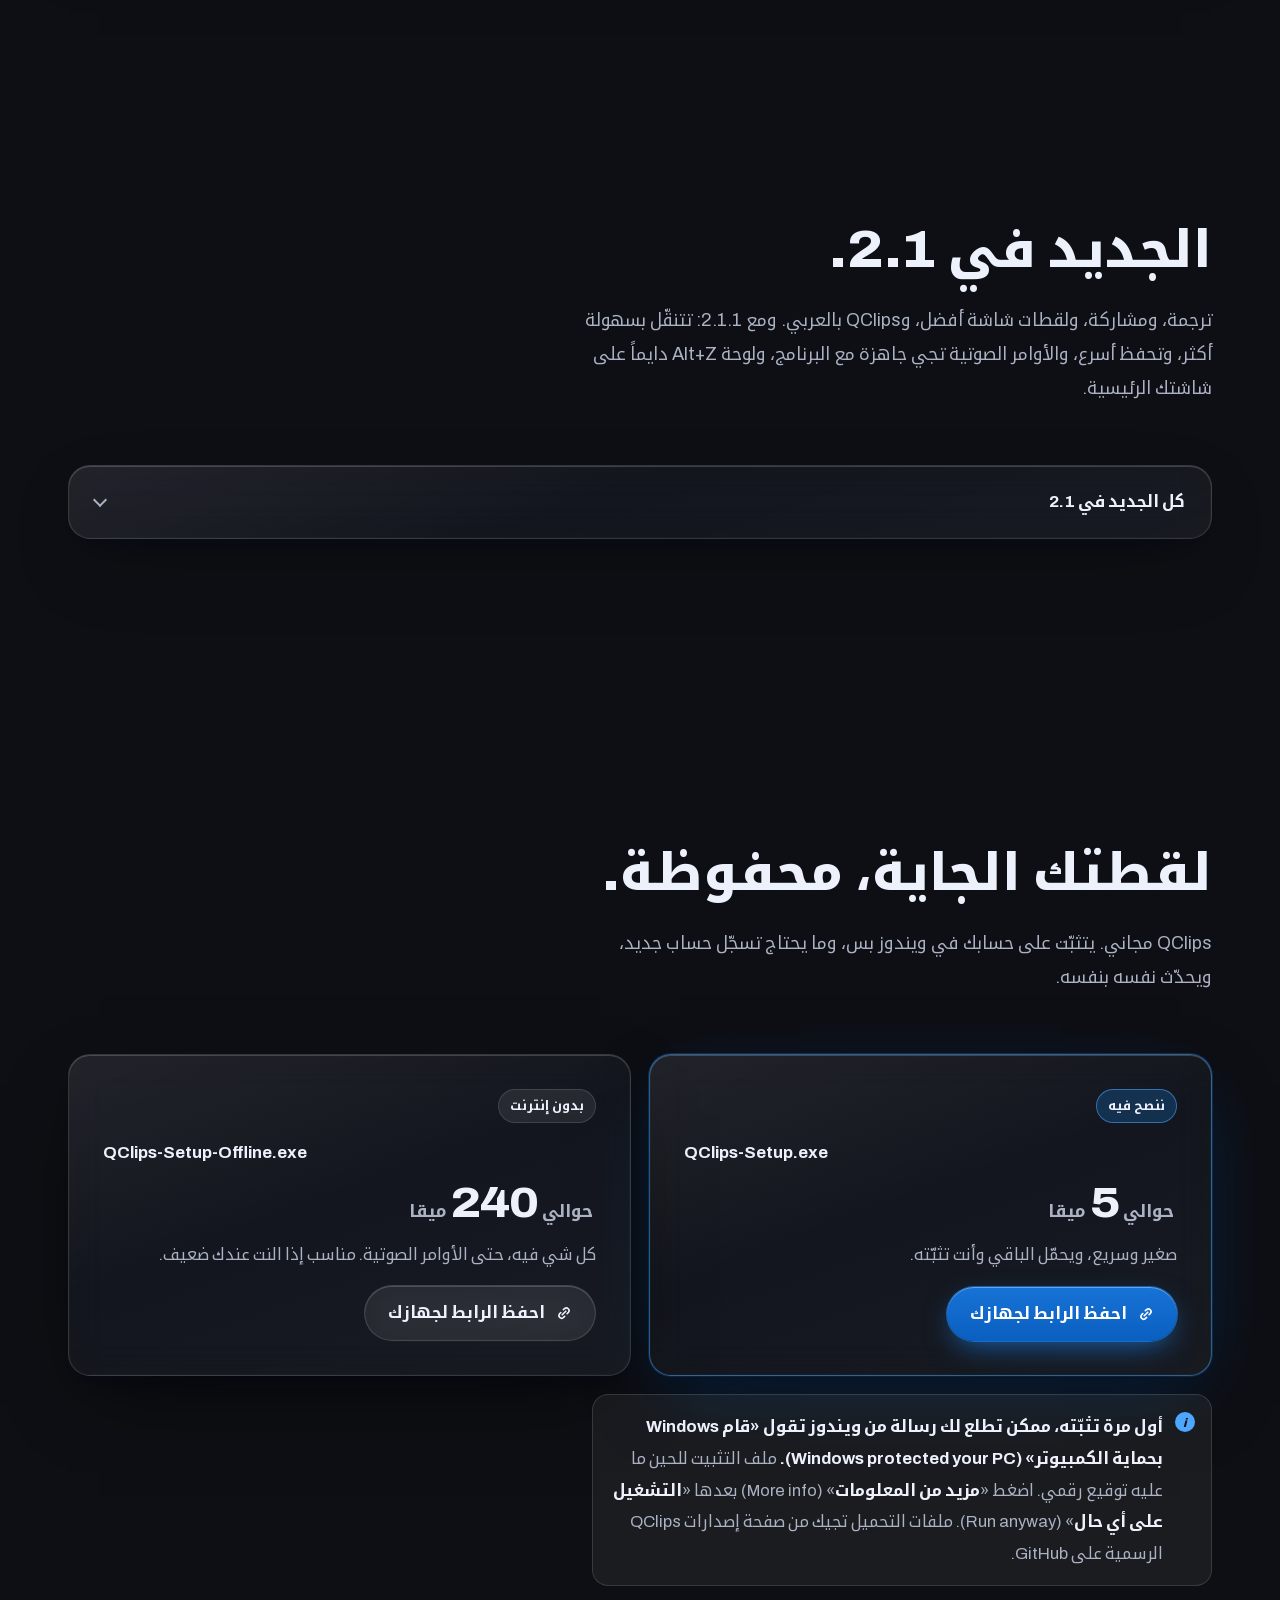
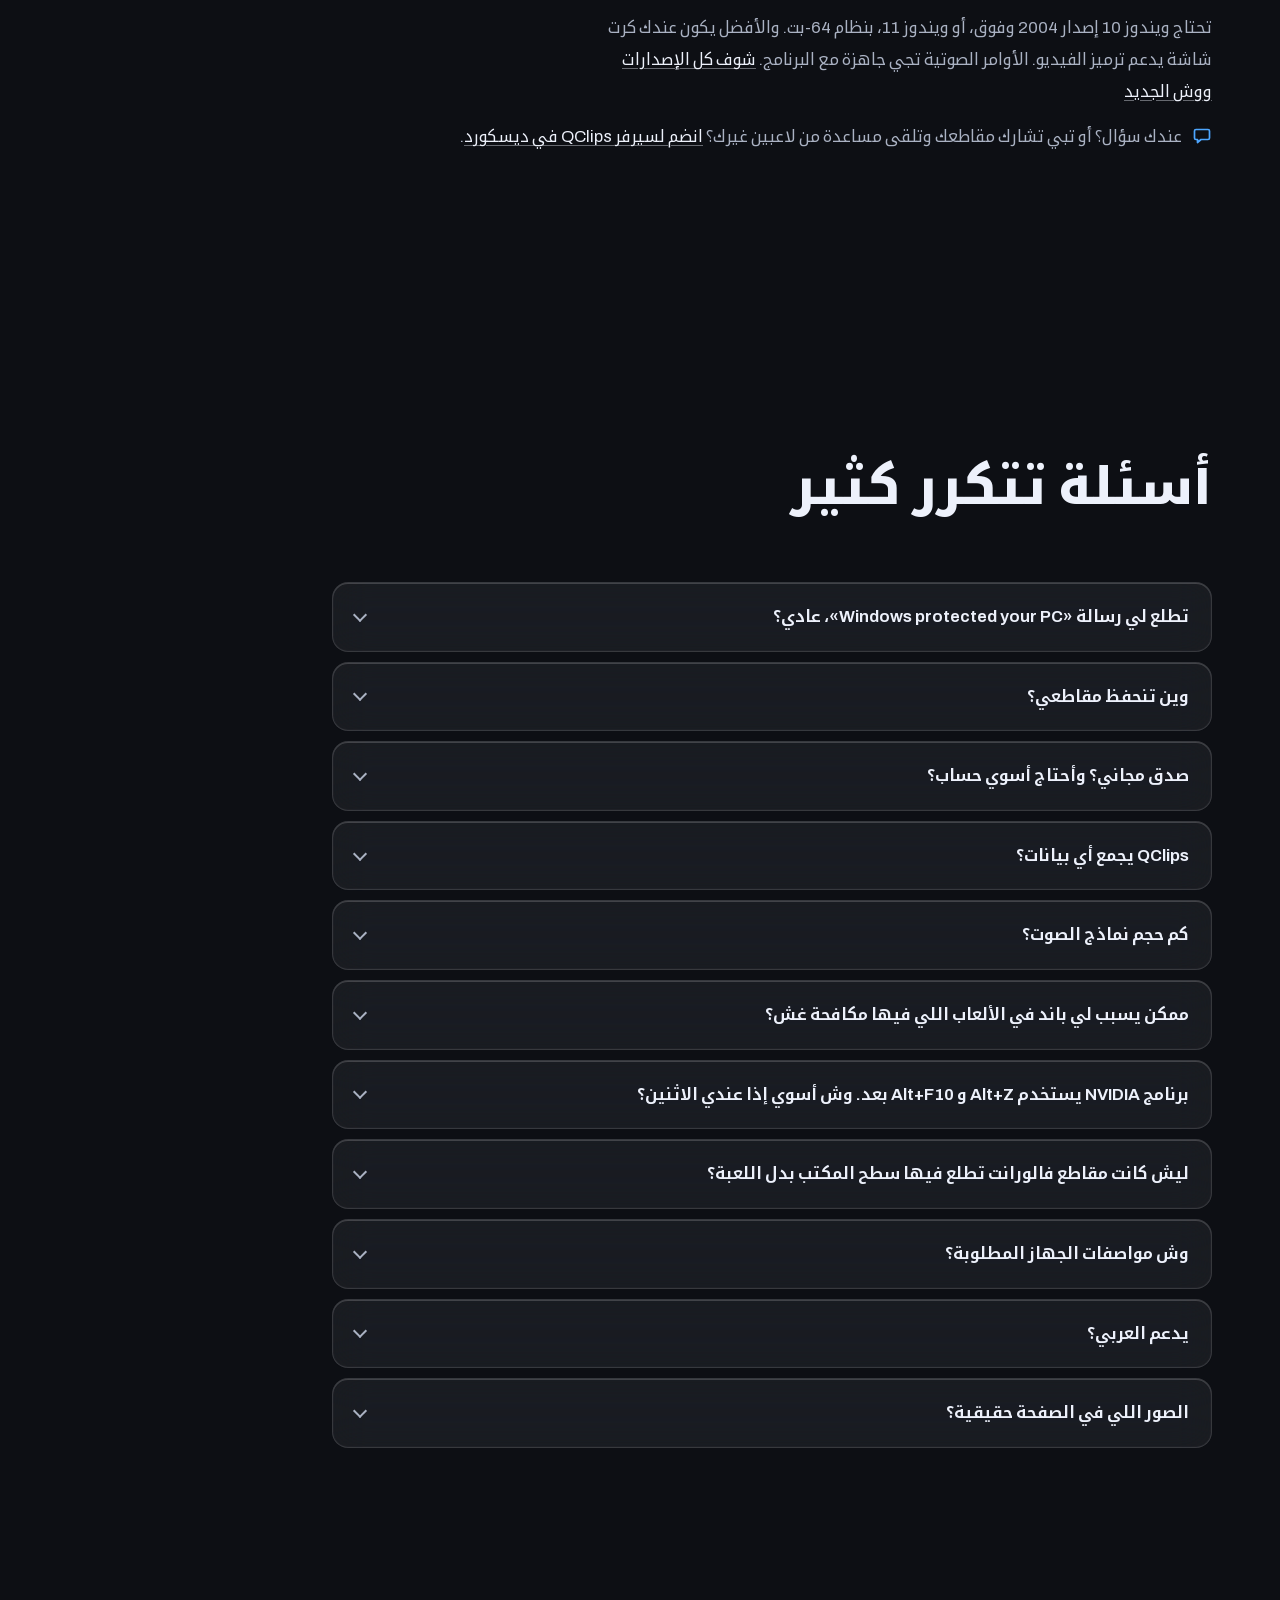
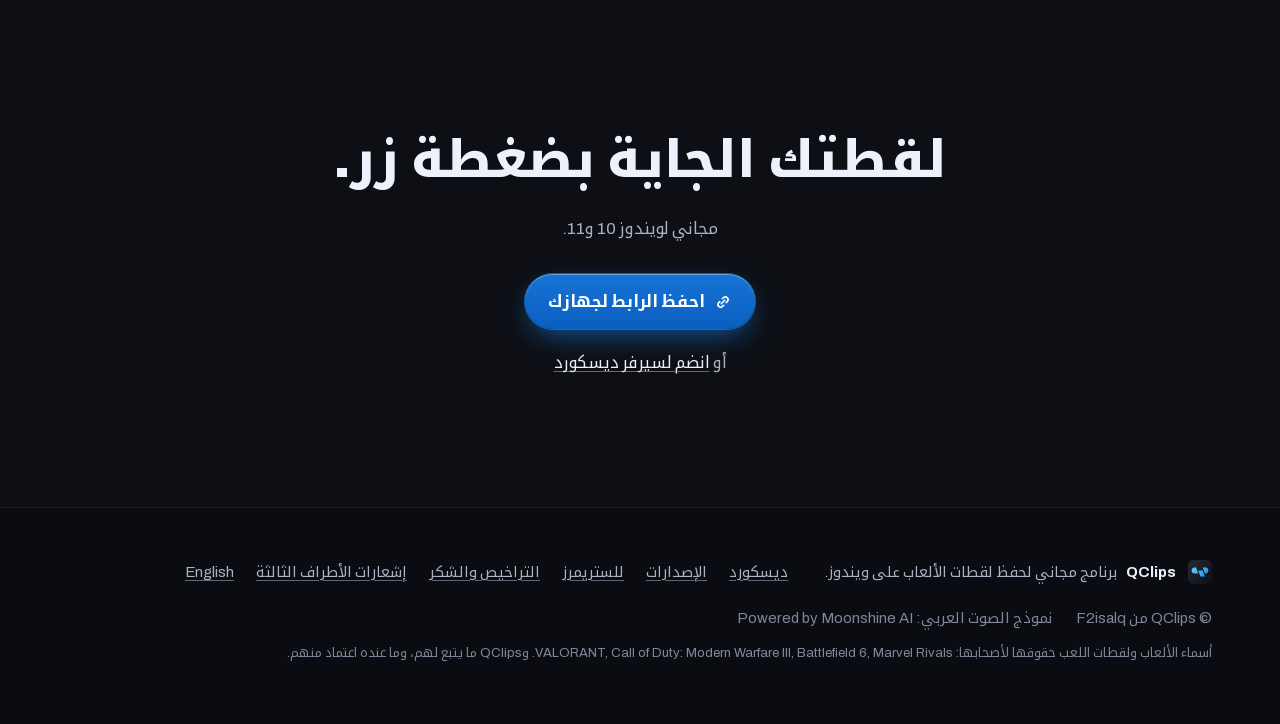
==== commit f8ef64c5: "Arabic home page: Gulf wording throughout" ====
--- a/ar/index.html
+++ b/ar/index.html
@@ -27,7 +27,7 @@
 <script src="../js/cine.js" defer></script>
 </head>
 <body>
-<a class="skip" href="#main">انتقل إلى المحتوى</a>
+<a class="skip" href="#main">روح للمحتوى</a>
 <div class="aurora" aria-hidden="true"><i class="a1"></i><i class="a2"></i><i class="a3"></i><i class="a4"></i></div>
 
 <header class="site-header">
@@ -41,7 +41,7 @@
       <a href="#faq">الأسئلة</a>
     </nav>
     <a class="lang" href="../" hreflang="en" lang="en">English</a>
-    <a class="btn primary sm" href="#download">تنزيل</a>
+    <a class="btn primary sm" href="#download">حمّل</a>
     <button class="menu-btn" type="button" aria-controls="nav" aria-expanded="false" aria-label="القائمة">
       <svg viewBox="0 0 20 20" aria-hidden="true"><path d="M3 6h14M3 14h14" stroke="currentColor" stroke-width="1.8" stroke-linecap="round"/></svg>
     </button>
@@ -63,14 +63,14 @@
     <div class="hero-grid">
       <div class="hero-copy">
         <h1 id="hero-title"><span class="l"><span class="m">العب أول،</span></span> <span class="l"><span class="m">وسجّل بعدين.</span></span></h1>
-        <p class="lead">QClips يحتفظ دائماً بآخر دقائق من لعبك على جهازك. إذا صار شيء يستاهل، اضغط <span class="keys"><kbd>Alt</kbd>+<kbd>F10</kbd></span> أو قل «سجّل» بس، وتنحفظ اللقطة. قصّها، وأضف لها ترجمة، وشاركها.</p>
+        <p class="lead">QClips يحفظ لك دايم آخر كم دقيقة من لعبك على جهازك. إذا صار شي يستاهل، اضغط <span class="keys"><kbd>Alt</kbd>+<kbd>F10</kbd></span> أو قل «سجّل» بس، وتنحفظ اللقطة. قصّها، وحط عليها ترجمة، وشاركها.</p>
         <div class="cta">
           <a class="btn primary" href="https://github.com/F2isalq/QClips-Releases/releases/latest/download/QClips-Setup.exe">
             <svg viewBox="0 0 20 20" aria-hidden="true"><path d="M10 3v10m0 0l-4-4m4 4l4-4M4 16h12" fill="none" stroke="currentColor" stroke-width="1.9" stroke-linecap="round" stroke-linejoin="round"/></svg>
             نزّل لويندوز <small>5 ميقا</small></a>
-          <a class="cta-link" href="#download">المثبّت الكامل والمتطلبات</a>
-        </div>
-        <p class="fine">مجاني لويندوز 10 (إصدار 2004 أو أحدث) وويندوز 11، 64&#8209;بت. بدون حساب، بدون إعلانات، وبدون جمع بيانات.</p>
+          <a class="cta-link" href="#download">نسخة التثبيت الكاملة ووش تحتاج عشان تشغّله</a>
+        </div>
+        <p class="fine">مجاني لويندوز 10، إصدار 2004 وفوق، وويندوز 11، بنظام 64&#8209;بت. بدون حساب، بدون إعلانات، وبدون جمع بيانات.</p>
       </div>
 
       <div class="stack" role="img" aria-label="صور من QClips: مكتبة المقاطع، والمحرر وعليه عنوان كبير «CLUTCH» فوق مقطع، ولوحة Alt+Z، وإشعار «Saved last 30s».">
@@ -92,9 +92,9 @@
     </div>
 
     <ul class="facts" aria-label="QClips بالأرقام">
-      <li class="stat" data-reveal style="--i:0"><b><span class="num" data-count="5">5</span><small>ميقا</small></b><span>حجم المثبّت، ويحمّل الباقي أثناء التثبيت.</span></li>
-      <li class="stat" data-reveal style="--i:1"><b><span class="num" data-count="12">12</span><small>ملّي ثانية</small></b><span>تقريباً بين الصوت والصورة في اختباراتنا على 60 و120 إطاراً.</span></li>
-      <li class="stat" data-reveal style="--i:2"><b><span class="num" data-count="2">2</span><small>لغتان</small></b><span>عربي وإنجليزي: البرنامج كله، والأوامر الصوتية، والترجمة.</span></li>
+      <li class="stat" data-reveal style="--i:0"><b><span class="num" data-count="5">5</span><small>ميقا</small></b><span>حجم ملف التثبيت، والباقي يتحمّل وأنت تثبّته.</span></li>
+      <li class="stat" data-reveal style="--i:1"><b><span class="num" data-count="12">12</span><small>ملّي ثانية</small></b><span>تقريباً فرق بين الصوت والصورة، حسب تجاربنا على 60 و120 فريم بالثانية.</span></li>
+      <li class="stat" data-reveal style="--i:2"><b><span class="num" data-count="2">2</span><small>لغتين</small></b><span>عربي وإنجليزي: البرنامج كله، والأوامر الصوتية، والترجمة.</span></li>
       <li class="stat" data-reveal style="--i:3"><b><span class="num" data-count="4">4</span><small>إعدادات</small></b><span><bdi lang="en">Original</bdi> و <bdi lang="en">High</bdi> وديسكورد 20 ميقا وديسكورد 50 ميقا، والملف يطلع ضمن الحد.</span></li>
     </ul>
   </div>
@@ -106,7 +106,7 @@
     <div class="wrap say-grid">
       <div class="say-copy">
         <h2 id="say-title"><span class="l"><span class="m">قلها بس.</span></span> <span class="l"><span class="m">وانحفظت.</span></span></h2>
-        <p>يداك مشغولتان؟ قل الجملة، حتى وسط الكلام، بالعربي أو الإنجليزي. <span lang="en">QClips</span> يسمعها على جهازك ويحفظ الإعادة.</p>
+        <p>يدينك مشغولة؟ قل الجملة، حتى وأنت تسولف، بالعربي أو الإنجليزي. <span lang="en">QClips</span> يلقطها على جهازك ويحفظ لك الإعادة.</p>
       </div>
       <div class="say-stage" aria-hidden="true">
         <div class="screen say-lib"><picture><source type="image/avif" srcset="../img/library-800.avif 793w, ../img/library-1600.avif 1586w" sizes="(max-width: 900px) 80vw, 560px"><img src="../img/library-800.webp" srcset="../img/library-800.webp 793w, ../img/library-1600.webp 1586w" sizes="(max-width: 900px) 80vw, 560px" width="1586" height="780" loading="lazy" decoding="async" alt=""></picture></div>
@@ -126,10 +126,10 @@
   </div>
   <div class="wrap">
     <ul class="say-facts">
-      <li data-reveal style="--i:0"><b>على جهازك.</b> ما يسمعه المايك يُتعرّف عليه على جهازك ولا يخرج منه أبداً، ويشتغل بدون إنترنت.</li>
-      <li data-reveal style="--i:1"><b>جملك أنت، وطولها أنت تحدده.</b> 15 أو 30 ثانية، أو من دقيقة إلى دقيقتين، أو الإعادة كاملة.</li>
-      <li data-reveal style="--i:2"><b>جرّبها أول.</b> زر التجربة يعرض ما سمعه وأي جملة تطابقت.</li>
-      <li data-reveal style="--i:3"><b>بدون أي تحميل.</b> نماذج العربي والإنجليزي تجي مع <span lang="en">QClips</span> من أي مثبّت. النموذج العربي <span lang="en" dir="ltr">Powered by Moonshine AI</span>.</li>
+      <li data-reveal style="--i:0"><b>على جهازك.</b> كل اللي يسمعه المايك ينفهم على جهازك وما يطلع منه أبد، ويشتغل بدون نت.</li>
+      <li data-reveal style="--i:1"><b>أنت تختار الجملة وتحدد كم تبي مدة اللقطة.</b> 15 أو 30 ثانية، أو دقيقة أو دقيقتين، أو الإعادة كلها.</li>
+      <li data-reveal style="--i:2"><b>جرّبها أول.</b> اضغط زر التجربة، وبيطلع لك وش سمع وأي جملة تعرّف عليها.</li>
+      <li data-reveal style="--i:3"><b>ما تحتاج تحمّل شي إضافي.</b> ملفات التعرّف على الصوت بالعربي والإنجليزي تجي مع <span lang="en">QClips</span>، بأي نسخة تثبّتها. نموذج التعرّف على الصوت بالعربي <span lang="en" dir="ltr">Powered by Moonshine AI</span>.</li>
     </ul>
     <div class="mid-cta" data-reveal><a class="btn primary" href="https://github.com/F2isalq/QClips-Releases/releases/latest/download/QClips-Setup.exe"><svg viewBox="0 0 20 20" aria-hidden="true"><path d="M10 3v10m0 0l-4-4m4 4l4-4M4 16h12" fill="none" stroke="currentColor" stroke-width="1.9" stroke-linecap="round" stroke-linejoin="round"/></svg> نزّل لويندوز <small>5 ميقا</small></a></div>
   </div>
@@ -140,14 +140,14 @@
   <div class="wrap try-grid">
     <div class="azs-copy" data-reveal>
       <h2 id="overlay-title"><span class="l"><span class="m"><span class="keys"><kbd>Alt</kbd>+<kbd>Z</kbd></span> يفتح اللوحة.</span></span> <span class="l"><span class="m">وأنت في اللعبة.</span></span></h2>
-        <p>لوحة تنزلق من طرف شاشتك الرئيسية، فوق اللعبة. بدون ما تطلع منها.</p>
+        <p>لوحة تطلع لك من طرف شاشتك الرئيسية فوق اللعبة، بدون ما تطلع من لعبتك.</p>
         <ul class="azs-points">
-          <li><b>احفظ الإعادة، أو آخرها فقط.</b> آخر 30 ثانية أو دقيقة أو دقيقتين.</li>
-          <li><b>قصّ سريع.</b> اسحب الطرفين واحفظ نسخة مقصوصة بدون ما تفتح المحرر.</li>
-          <li><b>القرار لك وش يظهر.</b> خلّ اللوحة وإشعار «تم الحفظ» وسطر الأداء بعيد عن مقاطعك وبثّك.</li>
-          <li><b>اختصار لكل شيء.</b> <span class="ltr">Alt+F10</span> يحفظ الإعادة، و <span class="ltr">Alt+F9</span> يسجّل، و <span class="ltr">Alt+M</span> للمايك. وتقدر تغيّر أي اختصار من الإعدادات أو من اللوحة نفسها.</li>
+          <li><b>احفظ الإعادة كلها، أو آخر جزء منها بس.</b> آخر 30 ثانية أو دقيقة أو دقيقتين.</li>
+          <li><b>قصّ سريع.</b> اسحب الطرفين وحدد اللي تبيه، واحفظ المقطع بدون ما تفتح المحرر.</li>
+          <li><b>أنت تختار وش يطلع.</b> خلّ اللوحة وتنبيه الحفظ وشريط الأداء ما يطلعون في مقاطعك وبثّك.</li>
+          <li><b>اختصار لكل شي.</b> <span class="ltr">Alt+F10</span> يحفظ الإعادة، و <span class="ltr">Alt+F9</span> يسجّل، و <span class="ltr">Alt+M</span> للمايك. وتقدر تغيّر أي اختصار من الإعدادات أو من اللوحة نفسها.</li>
         </ul>
-      <p class="try-hint">جرّبها: افتح اللوحة، احفظ مقطع، أو افتح أحدث مقطع للقص السريع. هذي صور حقيقية للوحة فوق لعبة، من واجهة البرنامج بالإنجليزي.</p>
+      <p class="try-hint">جرّبها: افتح اللوحة، واحفظ مقطع، أو افتح آخر مقطع وقصّه بسرعة. هذي صور فعلية للوحة وهي شغّالة فوق اللعبة، بواجهة البرنامج بالإنجليزي.</p>
     </div>
     <div class="glass az" data-reveal>
       <div class="az-screen" id="azScreen">
@@ -161,7 +161,7 @@
         <button class="btn ghost sm" id="azBtn" type="button" aria-pressed="false"><span>افتح اللوحة</span></button>
         <button class="btn ghost sm" id="azSave" type="button">احفظ الإعادة</button>
         <button class="btn ghost sm" id="azTrim" type="button" aria-pressed="false">قصّ سريع</button>
-        <span>والأزرار تشتغل بعد والعرض ظاهر: <span class="keys"><kbd>Alt</kbd>+<kbd>Z</kbd></span> و <span class="keys"><kbd>Alt</kbd>+<kbd>F10</kbd></span> و <kbd>Esc</kbd>.</span>
+        <span>وتقدر تستخدم هالاختصارات حتى وأنت فاتح العرض: <span class="keys"><kbd>Alt</kbd>+<kbd>Z</kbd></span> و <span class="keys"><kbd>Alt</kbd>+<kbd>F10</kbd></span> و <kbd>Esc</kbd>.</span>
       </div>
       <p class="sr-only" role="status" aria-live="polite" id="azStatus"></p>
     </div>
@@ -175,13 +175,13 @@
       <div class="eds-copy">
         <h2 id="editor-title"><span class="l"><span class="m">قصّ اللحظة.</span></span> <span class="l"><span class="m">وشاركها وين ما تبي.</span></span></h2>
         <ol class="eds-steps">
-          <li class="on"><b>محرر واحد.</b> قصّ وقسّم وغيّر السرعة (مع الحفاظ على طبقة الصوت)، وثبّت لقطة، وأضف تأثيرات وفلاتر وانتقالات على خط زمني واحد.
+          <li class="on"><b>محرر واحد.</b> قصّ وقسّم وغيّر السرعة بدون ما تتغيّر نبرة الصوت، وجمّد لقطة، وحط تأثيرات وفلاتر وانتقالات، كلها على تايم لاين واحد.
             <span class="eds-img"><img src="../img/editor-simple-800.webp" srcset="../img/editor-simple-800.webp 793w, ../img/editor-simple-1600.webp 1586w" sizes="92vw" width="1586" height="993" loading="lazy" decoding="async" alt="محرر QClips: عنوان «CLUTCH» فوق مقطع من VALORANT لحظة الألتميت، وشريط اسم، وخط زمني فيه قصّ وانتقال تلاشٍ وتراكات الصوت."></span></li>
-          <li><b>عناوين وترجمة.</b> اختر شكل العنوان، أو خلّ <span lang="en">QClips</span> يكتب الترجمة كلمة بكلمة، بالعربي (الخليجي والسعودي أولاً، والمصري والشامي والعراقي بعد) أو بالإنجليزي، على جهازك. والقص التلقائي يشيل الأجزاء الساكتة.
+          <li><b>حط عناوين وترجمة.</b> اختَر شكل العنوان اللي تبيه، أو خلّ <span lang="en">QClips</span> يكتب الترجمة كلمة بكلمة، بالعربي، مع تركيز على الخليجي والسعودي، ويفهم المصري والشامي والعراقي بعد، أو بالإنجليزي. وكل هذا على جهازك. والقص التلقائي يشيل الأجزاء الساكتة.
             <span class="eds-img"><img src="../img/editor-text-800.webp" srcset="../img/editor-text-800.webp 793w, ../img/editor-text-1600.webp 1586w" sizes="92vw" width="1586" height="993" loading="lazy" decoding="async" alt="لوحة النص في المحرر: عناوين وأشرطة أسماء وقوائم إقصاء وترجمات، جاهزة تحطها على المقطع."></span></li>
-          <li id="audio"><b>كل صوت على تراك لحاله.</b> اللعبة والدردشة الصوتية والمايك وأي جهاز صوت، مع تراك <span lang="en" dir="ltr">Mixed</span> للمشاركة. صوت خويك عالي؟ اخفضه. وصوت البرامج ما يلمس اللعبة أبداً.
+          <li id="audio"><b>كل صوت على تراك لحاله.</b> اللعبة والدردشة الصوتية والمايك وأي جهاز صوت، مع تراك <span lang="en" dir="ltr">Mixed</span> للمشاركة. صوت خويك عالي؟ وطّه. وصوت البرامج ما يلمس اللعبة أبداً.
             <span class="eds-img"><img src="../img/editor-advanced-800.webp" srcset="../img/editor-advanced-800.webp 793w, ../img/editor-advanced-1600.webp 1586w" sizes="92vw" width="1586" height="993" loading="lazy" decoding="async" alt="المحرر مع إطارات مفتاحية وتراكات النص والفيديو وMixed وGame وDiscord وMic."></span></li>
-          <li><b>جاهز لديسكورد.</b> <bdi lang="en">Original</bdi> و <bdi lang="en">High</bdi> وديسكورد 20 ميقا و50 ميقا، تصدير بمرحلتين عشان يطلع الملف ضمن الحد. أو شاركه على تيك توك ويوتيوب شورتس وريلز إنستقرام و<span lang="en">X</span>، وأنت اللي تضغط زر النشر.
+          <li><b>جاهز لديسكورد.</b> <bdi lang="en">Original</bdi> و <bdi lang="en">High</bdi> وديسكورد 20 ميقا و50 ميقا، يصدّر المقطع على مرحلتين عشان يطلع حجمه ضمن الحد المسموح. أو شارك مقطعك على تيك توك ويوتيوب شورتس وريلز إنستقرام و<span lang="en">X</span>، وأنت اللي تضغط زر النشر.
             <span class="eds-img"><img src="../img/render-800.webp" srcset="../img/render-800.webp 793w, ../img/render-1600.webp 1586w" sizes="92vw" width="1586" height="993" loading="lazy" decoding="async" alt="نافذة تصدير الفيديو وإعداداتها: Original وHigh وديسكورد 20 ميقا وديسكورد 50 ميقا."></span></li>
         </ol>
       </div>
@@ -209,31 +209,31 @@
     </div>
     <div class="safe-grid">
       <div class="glass panel safe-lite" data-reveal style="--i:0">
-        <h3>أو المسجّل فقط</h3>
-        <p><span lang="en">QClips Lite</span> يشغّل المسجّل فقط: الإعادة والتسجيل والاختصارات، مع نافذة إعدادات صغيرة من الـ tray. وما يظهر شي فوق لعبتك: صوت الحفظ يعلمك إن المقطع انحفظ. وترجع للنسخة الكاملة متى ما تبي، ومقاطعك وإعداداتك تبقى.</p>
+        <h3>أو خلك على التسجيل بس</h3>
+        <p><span lang="en">QClips Lite</span> يعطيك التسجيل بس: الإعادة والتسجيل والاختصارات، ومعها نافذة إعدادات صغيرة تفتحها من أيقونة البرنامج جنب الساعة. وما يظهر شي فوق لعبتك: صوت الحفظ يعلمك إن المقطع انحفظ. وتقدر ترجع للنسخة الكاملة متى ما تبي، وكل مقاطعك وإعداداتك تبقى معك.</p>
         <div class="screen"><picture><source type="image/avif" srcset="../img/lite-800.avif 593w, ../img/lite-1600.avif 1186w" sizes="(max-width: 900px) 90vw, 560px"><img src="../img/lite-800.webp" srcset="../img/lite-800.webp 593w, ../img/lite-1600.webp 1186w" sizes="(max-width: 900px) 90vw, 560px" width="1186" height="793" loading="lazy" decoding="async" alt="QClips Lite: نافذة إعدادات المسجّل فيها الإعادة الفورية والتسجيل وإعدادات الفيديو."></picture></div>
       </div>
       <div class="glass panel" data-reveal style="--i:1">
         <h3>خفيف</h3>
         <ul class="ticks">
-          <li><b>كرت الشاشة يشتغل عنك.</b> مرمّز <span class="ltr">NVIDIA NVENC</span> أو <span class="ltr">AMD AMF</span> أو <span class="ltr">Intel Quick Sync</span>، بصيغة <span class="ltr">H.264</span> أو <span class="ltr">HEVC</span> أو <span class="ltr">AV1</span>، فيبقى المعالج للعبة. وإذا ما عندك مرمّز، يسجّل بالمعالج.</li>
+          <li><b>كرت الشاشة يشتغل عنك.</b> يستخدم ترميز كرت الشاشة، <span class="ltr">NVIDIA NVENC</span> أو <span class="ltr">AMD AMF</span> أو <span class="ltr">Intel Quick Sync</span>، بصيغة <span class="ltr">H.264</span> أو <span class="ltr">HEVC</span> أو <span class="ltr">AV1</span>، ويخلّي المعالج للعبة. وإذا جهازك ما يدعم هالترميز، يسجّل باستخدام المعالج.</li>
           <li><b>الحفظ ما ينتظر.</b> الاختصارات والأوامر الصوتية تشتغل حتى لو المحرر مشغول.</li>
-          <li><b>تحديثات صغيرة.</b> ينزل اللي تغيّر فقط، وغالباً أقل من ميقا، وما يتثبّت التحديث وأنت تسجّل.</li>
+          <li><b>تحديثات صغيرة.</b> يحمّل بس الأشياء اللي تغيّرت، وغالباً حجم التحديث أقل من ميقا، وما يتثبّت التحديث وأنت تسجّل.</li>
         </ul>
       </div>
       <div class="glass panel" data-reveal style="--i:2">
-        <h3>آمن مع أنظمة مكافحة الغش</h3>
+        <h3>يشتغل بدون ما يتدخل بأنظمة مكافحة الغش</h3>
         <ul class="ticks">
           <li><b><span class="ltr">Windows Graphics Capture</span>.</b> يسجّل الشاشة بنفس طريقة أدوات ويندوز، والصوت عن طريق نظام الصوت في ويندوز.</li>
-          <li><b>بدون حقن وبدون hooks.</b> ما يُحمَّل شيء داخل اللعبة، ولا hooks للكيبورد أو الماوس.</li>
-          <li><b>بعيد عن عملية اللعبة، وبدون صلاحيات مدير.</b> ما يفتح عملية اللعبة ولا يقرأها، ويشتغل بدون صلاحيات المدير.</li>
+          <li><b>بدون حقن وبدون hooks.</b> ما يحمّل أي شي داخل اللعبة، ولا يستخدم hooks للكيبورد أو الماوس.</li>
+          <li><b>ما يتدخل بتشغيل اللعبة، وما يحتاج صلاحيات مسؤول.</b> ما يفتح عملية اللعبة ولا يقرأ بياناتها، ويشتغل بدون صلاحيات مسؤول.</li>
         </ul>
       </div>
       <div class="glass panel" data-reveal style="--i:3">
         <h3>خصوصيتك</h3>
         <ul class="ticks">
           <li><b>بدون حساب وبدون إعلانات.</b> مجاني، وما فيه شيء تسجّل فيه.</li>
-          <li><b>بدون جمع بيانات.</b> لا بيانات استخدام ولا تحليلات ولا تقارير أعطال. ومقاطعك تبقى على جهازك لين تشاركها.</li>
+          <li><b>بدون جمع بيانات.</b> ما يجمع بيانات استخدام، ولا تحليلات، ولا تقارير أعطال. ومقاطعك تبقى على جهازك لين تشاركها.</li>
           <li><b>الصوت على جهازك.</b> اللي يسمعه المايك ما يطلع من جهازك أبداً.</li>
         </ul>
       </div>
@@ -241,8 +241,8 @@
 
     <div class="glass sync" id="sync" data-reveal>
       <div class="sec-head">
-        <h2 id="sync-title"><span class="l"><span class="m">متزامن في أي مكان</span></span> <span class="l"><span class="m">تشغّله فيه.</span></span></h2>
-        <p>يقرأ QClips اللحظة الدقيقة اللي التُقط فيها كل جزء من الصوت بدل ما يقدّر التأخير تقديراً. وفي اختباراتنا بقي الفرق بين الصوت والصورة في حدود 12 جزءاً من الألف من الثانية تقريباً على 60 و120 إطاراً بالثانية، في مشغّل ويندوز نفسه وفي ديسكورد وعبر كل التراكات.</p>
+        <h2 id="sync-title"><span class="l"><span class="m">الصوت والصورة مع بعض،</span></span> <span class="l"><span class="m">وين ما تشغّل المقطع.</span></span></h2>
+        <p>QClips يعرف بالضبط متى تسجّل كل جزء من الصوت، بدل ما يخمّن التأخير. وفي تجاربنا، كان الفرق بين الصوت والصورة حوالي 12 ملّي ثانية على 60 و120 فريم بالثانية، سواء شغّلناه بمشغّل ويندوز أو ديسكورد، وعلى كل التراكات.</p>
       </div>
       <div class="cmp" id="cmp" style="--pos:50%">
         <div class="layer before" aria-hidden="true">
@@ -258,21 +258,21 @@
           </div>
         </div>
         <div class="layer after" aria-hidden="true">
-          <span class="tag" lang="ar">التوقيت الحقيقي في <bdi lang="en">QClips</bdi></span>
+          <span class="tag" lang="ar">التوقيت المضبوط في <bdi lang="en">QClips</bdi></span>
           <div class="g2">
             <div class="labels"><span lang="ar">الصورة</span><span lang="ar">الصوت</span></div>
             <div class="lanes">
               <div class="frames"><b></b><b></b><b></b><b class="hit"></b><b></b><b></b><b></b><b></b><b></b><b class="hit"></b><b></b><b></b><b></b><b></b><b class="hit"></b><b></b><b></b><b></b></div>
               <div class="snd" data-spike="0.194,0.528,0.806"></div>
               <i class="guide" style="--x:19.4%"></i><i class="guide" style="--x:52.8%"></i><i class="guide" style="--x:80.6%"></i>
-              <span class="gap" lang="ar">ضمن 12 ملّي ثانية تقريباً في اختباراتنا</span>
+              <span class="gap" lang="ar">الفرق حوالي 12 ملّي ثانية بتجاربنا</span>
             </div>
           </div>
         </div>
         <div class="knob" aria-hidden="true"></div>
-        <input type="range" min="0" max="100" value="50" id="cmpRange" aria-label="قارن تقدير التأخير (يسار) بالتوقيت الحقيقي (يمين)">
-      </div>
-      <p class="cap">اسحب المقبض. الوميض في الصورة والضربة في الصوت لازم يجون مع بعض. (الخط الزمني من اليسار لليمين مثل مشغّلات الفيديو.)</p>
+        <input type="range" min="0" max="100" value="50" id="cmpRange" aria-label="قارن تقدير التأخير (يسار) بالتوقيت المضبوط (يمين)">
+      </div>
+      <p class="cap">اسحب المؤشر. اللمعة بالصورة والضربة بالصوت لازم يجون مع بعض. (الخط الزمني من اليسار لليمين مثل مشغّلات الفيديو.)</p>
     </div>
   </div>
 </section>
@@ -282,7 +282,7 @@
   <div class="wrap">
     <div class="sec-head" data-reveal>
       <h2 id="new-title">الجديد في 2.1.</h2>
-      <p>ترجمة، ومشاركة، ولقطات شاشة أفضل، و<span lang="en">QClips</span> بالعربي. وفي 2.1.1: تنقّل أسلس، وحفظ أسرع، والأوامر الصوتية مضمّنة، ولوحة <span lang="en" dir="ltr">Alt+Z</span> دايماً على شاشتك الرئيسية.</p>
+      <p>ترجمة، ومشاركة، ولقطات شاشة أفضل، و<span lang="en">QClips</span> بالعربي. ومع 2.1.1: تتنقّل بسهولة أكثر، وتحفظ أسرع، والأوامر الصوتية تجي جاهزة مع البرنامج، ولوحة <span lang="en" dir="ltr">Alt+Z</span> دايماً على شاشتك الرئيسية.</p>
     </div>
     <details class="glass more" data-reveal>
       <summary>كل الجديد في 2.1</summary>
@@ -290,24 +290,24 @@
         <div>
           <h3>عدّل وشارك</h3>
           <ul class="ticks">
-            <li><b>ترجمة نصية.</b> المحرر يكتبها للمقطع كله، كلمة بكلمة، بالعربي أو الإنجليزي، على جهازك. عدّل أي سطر، اختر النمط، واطبعها على الفيديو أو احفظها ملف <span class="ltr">.srt</span>.</li>
-            <li><b>القص التلقائي.</b> زر واحد يشيل الأجزاء الساكتة، وأنت تحدد كم يبقي حول الكلام.</li>
-            <li><b>شارك من داخل <span lang="en">QClips</span>.</b> تيك توك ويوتيوب شورتس وريلز إنستقرام و<span lang="en">X</span>: قصّ، واختر الإطار العمودي، وأضف عنوان. وأنت اللي تضغط زر النشر في الموقع نفسه، و<span lang="en">QClips</span> ما ينشر عنك أبداً.</li>
+            <li><b>ترجمة نصية.</b> المحرر يكتب لك الكلام اللي بالمقطع كله، كلمة بكلمة، بالعربي أو الإنجليزي، وكل الشغل على جهازك. عدّل أي سطر، واختَر الشكل اللي تبيه، وخلّ الترجمة تظهر على الفيديو أو احفظها بملف <span class="ltr">.srt</span>.</li>
+            <li><b>القص التلقائي.</b> زر واحد يشيل الأجزاء الساكتة، وأنت تحدد كم تبي يخلّي قبل الكلام وبعده.</li>
+            <li><b>شارك من داخل <span lang="en">QClips</span>.</b> تيك توك ويوتيوب شورتس وريلز إنستقرام و<span lang="en">X</span>: قصّ المقطع، واختَر المقاس العمودي، وحط عنوان. وأنت اللي تضغط زر النشر في الموقع نفسه، و<span lang="en">QClips</span> ما ينشر عنك أبداً.</li>
             <li><b>إعدادات تصدير أبسط.</b> <bdi lang="en">Original</bdi> و <bdi lang="en">High</bdi> وديسكورد 20 ميقا وديسكورد 50 ميقا.</li>
           </ul>
         </div>
         <div>
           <h3>وفي باقي البرنامج</h3>
           <ul class="ticks">
-            <li><b>لقطات الشاشة.</b> شاشة وحدة أو كلها، أو النافذة اللي قدامك، أو جزء تحدده، وتروح للحافظة مباشرة.</li>
-            <li><b>انسخ النص من الشاشة.</b> حدد جزء والنص اللي فيه ينسخ، بالعربي والإنجليزي ولغات ويندوز الثانية عندك.</li>
+            <li><b>لقطات الشاشة.</b> صوّر شاشة وحدة أو كل الشاشات، أو النافذة اللي قدامك، أو جزء تختاره، وتنسخ اللقطة على طول.</li>
+            <li><b>انسخ النص من الشاشة.</b> حدد الجزء اللي تبيه، ويننسخ الكلام اللي فيه، بالعربي والإنجليزي ولغات ويندوز الثانية عندك.</li>
             <li><b>شاشات <span class="ltr">HDR</span>.</b> المقاطع تطلع صح في كل مكان، أو سجّل <span class="ltr">HDR10</span> إذا تبيه.</li>
             <li><b><span lang="en">QClips</span> بالعربي.</b> كل الصفحات والقوائم ولوحة <span class="ltr">Alt+Z</span>، من اليمين لليسار، والمثبّت بعد.</li>
-            <li><b>الإعدادات صفحات</b> مثل ويندوز 11، مع بحث. وتقدر توقف التسجيل مؤقتاً وتكمله في نفس الملف.</li>
+            <li><b>الإعدادات مرتّبة بصفحات</b> مثل ويندوز 11، وتقدر تبحث فيها. وتقدر توقف التسجيل شوي وترجع تكمّله بنفس الملف.</li>
           </ul>
         </div>
       </div>
-      <p class="more-link"><a href="https://github.com/F2isalq/QClips-Releases/releases/latest">ملاحظات الإصدار كاملة</a></p>
+      <p class="more-link"><a href="https://github.com/F2isalq/QClips-Releases/releases/latest">شوف كل تفاصيل التحديث</a></p>
     </details>
   </div>
 </section>
@@ -317,67 +317,67 @@
   <div class="wrap">
     <div class="sec-head" data-reveal>
       <h2 id="dl-title">لقطتك الجاية، محفوظة.</h2>
-      <p>QClips مجاني. يتثبّت لحسابك فقط، وما يحتاج حساب، ويحدّث نفسه بنفسه.</p>
+      <p>QClips مجاني. يتثبّت على حسابك في ويندوز بس، وما يحتاج تسجّل حساب جديد، ويحدّث نفسه بنفسه.</p>
     </div>
     <div class="dl-grid">
       <div class="glass dl-card rec" data-reveal style="--i:0">
         <span class="badge">ننصح فيه</span>
         <span class="fn">QClips-Setup.exe</span>
         <span class="size"><small>حوالي</small>5<small>ميقا</small></span>
-        <p>صغير وسريع: يحمّل الباقي أثناء التثبيت.</p>
+        <p>صغير وسريع، ويحمّل الباقي وأنت تثبّته.</p>
         <a class="btn primary" href="https://github.com/F2isalq/QClips-Releases/releases/latest/download/QClips-Setup.exe">
           <svg viewBox="0 0 20 20" aria-hidden="true"><path d="M10 3v10m0 0l-4-4m4 4l4-4M4 16h12" fill="none" stroke="currentColor" stroke-width="1.9" stroke-linecap="round" stroke-linejoin="round"/></svg>
-          تنزيل</a>
+          حمّل</a>
       </div>
       <div class="glass dl-card" data-reveal style="--i:1">
         <span class="badge" style="background:rgba(255,255,255,.08);border-color:var(--edge)">بدون إنترنت</span>
         <span class="fn">QClips-Setup-Offline.exe</span>
         <span class="size"><small>حوالي</small>240<small>ميقا</small></span>
-        <p>كل شيء بداخله مع الأوامر الصوتية، لجهاز اتصاله ضعيف.</p>
-        <a class="btn ghost" href="https://github.com/F2isalq/QClips-Releases/releases/latest/download/QClips-Setup-Offline.exe">تنزيل المثبّت الكامل</a>
-      </div>
-    </div>
-    <p class="dl-note" id="install-note" data-reveal><b>أول مرة، ممكن ويندوز يقول «قام Windows بحماية الكمبيوتر» (<span lang="en" dir="ltr">Windows protected your PC</span>).</b> المثبّت غير موقّع رقمياً للحين. اضغط «<strong>مزيد من المعلومات</strong>» (<span lang="en" dir="ltr">More info</span>) ثم «<strong>التشغيل على أي حال</strong>» (<span lang="en" dir="ltr">Run anyway</span>). والملفات من صفحة إصدارات QClips الرسمية على GitHub.</p>
-    <p class="req" data-reveal>يحتاج ويندوز 10 إصدار 2004 أو أحدث، أو ويندوز 11، 64&#8209;بت. يُفضَّل كرت شاشة فيه مرمّز فيديو. الأوامر الصوتية مضمّنة. <a href="https://github.com/F2isalq/QClips-Releases/releases">كل الإصدارات وما الجديد</a></p>
-    <p class="discord-row" data-reveal><svg viewBox="0 0 20 20" aria-hidden="true"><path d="M4 4.5h12a1.5 1.5 0 0 1 1.5 1.5v7a1.5 1.5 0 0 1-1.5 1.5H9l-3.5 3v-3H4A1.5 1.5 0 0 1 2.5 13V6A1.5 1.5 0 0 1 4 4.5z" fill="none" stroke="currentColor" stroke-width="1.7" stroke-linejoin="round"/></svg> <span>أسئلة ومقاطع ومساعدة من لاعبين ثانيين: <a href="https://discord.gg/5JWv6QUvh6">انضم لسيرفر QClips في ديسكورد</a>.</span></p>
+        <p>كل شي فيه، حتى الأوامر الصوتية. مناسب إذا النت عندك ضعيف.</p>
+        <a class="btn ghost" href="https://github.com/F2isalq/QClips-Releases/releases/latest/download/QClips-Setup-Offline.exe">حمّل نسخة التثبيت الكاملة</a>
+      </div>
+    </div>
+    <p class="dl-note" id="install-note" data-reveal><b>أول مرة تثبّته، ممكن تطلع لك رسالة من ويندوز تقول «قام Windows بحماية الكمبيوتر» (<span lang="en" dir="ltr">Windows protected your PC</span>).</b> ملف التثبيت للحين ما عليه توقيع رقمي. اضغط «<strong>مزيد من المعلومات</strong>» (<span lang="en" dir="ltr">More info</span>) بعدها «<strong>التشغيل على أي حال</strong>» (<span lang="en" dir="ltr">Run anyway</span>). ملفات التحميل تجيك من صفحة إصدارات QClips الرسمية على GitHub.</p>
+    <p class="req" data-reveal>تحتاج ويندوز 10 إصدار 2004 وفوق، أو ويندوز 11، بنظام 64&#8209;بت. والأفضل يكون عندك كرت شاشة يدعم ترميز الفيديو. الأوامر الصوتية تجي جاهزة مع البرنامج. <a href="https://github.com/F2isalq/QClips-Releases/releases">شوف كل الإصدارات ووش الجديد</a></p>
+    <p class="discord-row" data-reveal><svg viewBox="0 0 20 20" aria-hidden="true"><path d="M4 4.5h12a1.5 1.5 0 0 1 1.5 1.5v7a1.5 1.5 0 0 1-1.5 1.5H9l-3.5 3v-3H4A1.5 1.5 0 0 1 2.5 13V6A1.5 1.5 0 0 1 4 4.5z" fill="none" stroke="currentColor" stroke-width="1.7" stroke-linejoin="round"/></svg> <span>عندك سؤال؟ أو تبي تشارك مقاطعك وتلقى مساعدة من لاعبين غيرك؟ <a href="https://discord.gg/5JWv6QUvh6">انضم لسيرفر QClips في ديسكورد</a>.</span></p>
   </div>
 </section>
 
 <!-- FAQ -->
 <section class="sec faq" id="faq" aria-labelledby="faq-title">
   <div class="wrap">
-    <div class="sec-head" data-reveal><h2 id="faq-title">أسئلة شائعة</h2></div>
+    <div class="sec-head" data-reveal><h2 id="faq-title">أسئلة تتكرر كثير</h2></div>
     <div class="faq-list">
       <details>
-        <summary>ويندوز يقول «<span lang="en" dir="ltr">Windows protected your PC</span>»، هل هذا طبيعي؟</summary>
-        <div class="a">
-          <p>نعم. المثبّت غير موقّع رقمياً للحين، فيظهر تنبيه SmartScreen أول مرة. اضغط «<strong>مزيد من المعلومات</strong>» (<span lang="en" dir="ltr">More info</span>) ثم «<strong>التشغيل على أي حال</strong>» (<span lang="en" dir="ltr">Run anyway</span>).</p>
-          <p>نزّل QClips من هذا الموقع أو من صفحة الإصدارات في GitHub فقط.</p>
+        <summary>تطلع لي رسالة «<span lang="en" dir="ltr">Windows protected your PC</span>»، عادي؟</summary>
+        <div class="a">
+          <p>إيه، ملف التثبيت للحين ما عليه توقيع رقمي، وعشان كذا يطلع تنبيه SmartScreen أول مرة. اضغط «<strong>مزيد من المعلومات</strong>» (<span lang="en" dir="ltr">More info</span>) بعدها «<strong>التشغيل على أي حال</strong>» (<span lang="en" dir="ltr">Run anyway</span>).</p>
+          <p>حمّل QClips من هالموقع أو من صفحة الإصدارات على GitHub وبس.</p>
         </div>
       </details>
       <details>
         <summary>وين تنحفظ مقاطعي؟</summary>
         <div class="a">
-          <p>في مجلد الفيديوهات، داخل <code>Videos\QClips\Clips</code>، وكل لعبة أو برنامج له مجلد. ولو تبيها كلها في مجلد واحد، اختر «كل المقاطع في مجلد واحد» من التخزين (اسم اللعبة يبقى في اسم الملف).</p>
-          <p>من الإعدادات، قسم التخزين، تشوف المساحة اللي تاخذها، وتقدر تنقل كل المقاطع لقرص ثاني مع تعديلاتها ومفضّلاتها، وتحط حداً اختيارياً للمساحة (الأقدم يروح لسلة المحذوفات، والمفضّلة محمية).</p>
-        </div>
-      </details>
-      <details>
-        <summary>مجاني فعلاً؟ أحتاج حساب؟</summary>
-        <div class="a">
-          <p>نعم مجاني، بدون إعلانات وبدون حساب. ما فيه سحابة وما يُرفع شيء: مقاطعك تبقى على جهازك لين تشاركها أنت.</p>
-        </div>
-      </details>
-      <details>
-        <summary>هل يجمع QClips أي بيانات؟</summary>
-        <div class="a">
-          <p>لا. ما يرسل بيانات استخدام ولا تحليلات ولا تقارير أعطال. يتصل بالإنترنت فقط عشان يتحقق من التحديثات، وعشان يحمّل نماذج الترجمة مرة واحدة إذا استخدمتها، ولما تشارك مقطع على موقع بنفسك.</p>
+          <p>تلقاها بمجلد الفيديوهات، داخل <code>Videos\QClips\Clips</code>، وكل لعبة أو برنامج له مجلد لحاله. ولو تبيها كلها في مجلد واحد، اختر «كل المقاطع في مجلد واحد» من التخزين (اسم اللعبة يبقى في اسم الملف).</p>
+          <p>من الإعدادات، قسم التخزين، تشوف المساحة اللي تاخذها، وتقدر تنقل كل المقاطع لقرص ثاني مع تعديلاتها ومفضّلاتها، وتقدر تحط حد للمساحة إذا تبي (الأقدم يروح لسلة المحذوفات، والمقاطع اللي حاطّها بالمفضّلة ما تنحذف).</p>
+        </div>
+      </details>
+      <details>
+        <summary>صدق مجاني؟ وأحتاج أسوي حساب؟</summary>
+        <div class="a">
+          <p>إيه، مجاني، بدون إعلانات وبدون حساب. ما فيه تخزين سحابي، وما يرفع أي شي: مقاطعك تبقى على جهازك لين تشاركها أنت.</p>
+        </div>
+      </details>
+      <details>
+        <summary>QClips يجمع أي بيانات؟</summary>
+        <div class="a">
+          <p>لا. ما يرسل بيانات استخدام ولا تحليلات ولا تقارير أعطال. يتصل بالنت بس عشان يشيّك على التحديثات، وعشان يحمّل نماذج الترجمة مرة واحدة إذا استخدمتها، ولما تشارك مقطع على موقع بنفسك.</p>
         </div>
       </details>
       <details>
         <summary>كم حجم نماذج الصوت؟</summary>
         <div class="a">
-          <p>حوالي 200 ميقا للعربي والإنجليزي مع بعض، وتجي مع <span lang="en">QClips</span> لما تثبّته، فما تحتاج تحمّل شيء بنفسك، والأوامر الصوتية تشتغل بدون إنترنت.</p>
+          <p>حوالي 200 ميقا للعربي والإنجليزي مع بعض، وتجي مع <span lang="en">QClips</span> لما تثبّته، فما تحتاج تحمّل شي بنفسك، والأوامر الصوتية تشتغل بدون إنترنت.</p>
         </div>
       </details>
       <details>
@@ -389,32 +389,32 @@
       <details>
         <summary>برنامج NVIDIA يستخدم <span class="ltr">Alt+Z</span> و <span class="ltr">Alt+F10</span> بعد. وش أسوي إذا عندي الاثنين؟</summary>
         <div class="a">
-          <p>غيّر الاختصارات في واحد منهم. في QClips افتح الإعدادات، الاختصارات (أو الاختصارات في لوحة <span class="ltr">Alt+Z</span>)، اضغط على اختصار واضغط الأزرار الجديدة. <span lang="en" dir="ltr">Backspace</span> يمسحه، وزر الاستعادة يرجّعها كلها للافتراضي.</p>
+          <p>غيّر الاختصارات في واحد منهم. في QClips افتح الإعدادات، الاختصارات (أو الاختصارات في لوحة <span class="ltr">Alt+Z</span>)، اضغط على اختصار واضغط الأزرار الجديدة. <span lang="en" dir="ltr">Backspace</span> يمسحه، وزر الاستعادة يرجّع كل الاختصارات مثل ما كانت.</p>
         </div>
       </details>
       <details id="hidden-games">
         <summary>ليش كانت مقاطع فالورانت تطلع فيها سطح المكتب بدل اللعبة؟</summary>
         <div class="a">
-          <p>برامج تسجيل شاشة كثيرة، و<span lang="en">QClips</span> قبل 2.1، تلتقط الشاشة بطريقة <span class="ltr">Desktop Duplication</span> طول الوقت. وبعد فترة من كذا، مكافح الغش في فالورانت يخفي نافذة اللعبة عن أي تصوير للشاشة لين يُعاد تشغيل الجهاز، فيطلع في المقطع اللي ورا اللعبة، غالباً سطح المكتب.</p>
-          <p><span lang="en">QClips</span> 2.1 يسجّل بـ <span class="ltr">Windows Graphics Capture</span> بدالها، فهذا ما عاد يصير. وإذا صار قبل لا تحدّث، أعد تشغيل جهازك مرة وحدة.</p>
+          <p>برامج تسجيل كثيرة، ومنها <span lang="en">QClips</span> قبل إصدار 2.1، كانت تسجّل الشاشة بطريقة <span class="ltr">Desktop Duplication</span> طول الوقت. وبعد فترة من كذا، مكافح الغش في فالورانت يخفي نافذة اللعبة عن أي تصوير للشاشة لين تعيد تشغيل الجهاز، فيطلع في المقطع اللي ورا اللعبة، غالباً سطح المكتب.</p>
+          <p><span lang="en">QClips</span> 2.1 يسجّل بـ <span class="ltr">Windows Graphics Capture</span> بدالها، فهذا ما عاد يصير. وإذا صار قبل لا تحدّث، سوّ إعادة تشغيل لجهازك مرة وحدة.</p>
         </div>
       </details>
       <details>
         <summary>وش مواصفات الجهاز المطلوبة؟</summary>
         <div class="a">
-          <p>ويندوز 10 إصدار 2004 (بناء 19041) أو أحدث، أو ويندوز 11، 64&#8209;بت. يُفضَّل كرت شاشة فيه مرمّز فيديو (<span class="ltr">NVIDIA NVENC</span> أو <span class="ltr">AMD AMF</span> أو <span class="ltr">Intel Quick Sync</span>)، وبدونه يسجّل QClips بالمعالج. البرنامج ياخذ حوالي 250 ميقا، بالإضافة لمساحة مقاطعك.</p>
-        </div>
-      </details>
-      <details>
-        <summary>هل يدعم العربي؟</summary>
-        <div class="a">
-          <p>نعم. البرنامج كله ولوحة <span class="ltr">Alt+Z</span> والمثبّت بالعربي، من اليمين لليسار. يتبع QClips لغة عرض ويندوز عندك، ولو تبي تختار بنفسك: الإعدادات، عام، اللغة. والأوامر الصوتية والترجمة تفهم العربي والإنجليزي. <a href="../" hreflang="en">والموقع متوفر بالإنجليزي أيضاً.</a></p>
+          <p>ويندوز 10 إصدار 2004 (بناء 19041) أو أحدث، أو ويندوز 11، 64&#8209;بت. يُفضَّل كرت شاشة فيه مرمّز فيديو (<span class="ltr">NVIDIA NVENC</span> أو <span class="ltr">AMD AMF</span> أو <span class="ltr">Intel Quick Sync</span>)، وبدونه يسجّل QClips بالمعالج. البرنامج ياخذ حوالي 250 ميقا، غير المساحة اللي تحتاجها مقاطعك.</p>
+        </div>
+      </details>
+      <details>
+        <summary>يدعم العربي؟</summary>
+        <div class="a">
+          <p>إيه، البرنامج كله ولوحة <span class="ltr">Alt+Z</span>، وحتى التثبيت بالعربي من اليمين لليسار. QClips يشتغل بنفس لغة ويندوز عندك، ولو تبي تختار بنفسك: الإعدادات، عام، اللغة. والأوامر الصوتية والترجمة تفهم العربي والإنجليزي. <a href="../" hreflang="en">والموقع موجود بالإنجليزي بعد.</a></p>
         </div>
       </details>
       <details>
         <summary>الصور اللي في الصفحة حقيقية؟</summary>
         <div class="a">
-          <p>نعم. كل شاشة في الصفحة صورة حقيقية من QClips على ويندوز، واللعب اللي فيها حقيقي بعد، سجّله فريق <span lang="en">QClips</span>: <span lang="en" dir="ltr">VALORANT, Call of Duty: Modern Warfare III, Battlefield 6, Marvel Rivals</span>. وأسماء اللاعبين والدردشة وأي شيء شخصي مغطّى بالتمويه.</p>
+          <p>إيه، كل صور واجهة البرنامج اللي بالصفحة مأخوذة فعلياً من QClips على ويندوز، واللعب اللي فيها حقيقي بعد، سجّله فريق <span lang="en">QClips</span>: <span lang="en" dir="ltr">VALORANT, Call of Duty: Modern Warfare III, Battlefield 6, Marvel Rivals</span>. ومموّهين أسماء اللاعبين والشات وأي شي شخصي.</p>
         </div>
       </details>
     </div>
@@ -424,7 +424,7 @@
 <!-- The close: one more chance to download -->
 <section class="end-cta" aria-labelledby="end-title">
   <div class="wrap" data-reveal>
-    <h2 id="end-title">لقطتك الجاية على بُعد زر.</h2>
+    <h2 id="end-title">لقطتك الجاية بضغطة زر.</h2>
     <p>مجاني لويندوز 10 و11.</p>
     <a class="btn primary" href="https://github.com/F2isalq/QClips-Releases/releases/latest/download/QClips-Setup.exe"><svg viewBox="0 0 20 20" aria-hidden="true"><path d="M10 3v10m0 0l-4-4m4 4l4-4M4 16h12" fill="none" stroke="currentColor" stroke-width="1.9" stroke-linecap="round" stroke-linejoin="round"/></svg> نزّل لويندوز <small>5 ميقا</small></a>
     <p class="end-alt">أو <a href="https://discord.gg/5JWv6QUvh6">انضم لسيرفر ديسكورد</a></p>
@@ -445,7 +445,7 @@
       <li><a href="../" hreflang="en" lang="en">English</a></li>
     </ul>
     <p class="credit"><span>© QClips من <span lang="en" dir="ltr">F2isalq</span></span> <span>نموذج الصوت العربي: <span lang="en" dir="ltr">Powered by Moonshine AI</span></span></p>
-    <p class="credit owners">أسماء الألعاب ولقطات اللعب ملك لأصحابها: <span lang="en" dir="ltr">VALORANT, Call of Duty: Modern Warfare III, Battlefield 6, Marvel Rivals</span>. وبرنامج <span lang="en">QClips</span> غير تابع لهم ولا معتمد منهم.</p>
+    <p class="credit owners">أسماء الألعاب ولقطات اللعب حقوقها لأصحابها: <span lang="en" dir="ltr">VALORANT, Call of Duty: Modern Warfare III, Battlefield 6, Marvel Rivals</span>. و<span lang="en">QClips</span> ما يتبع لهم، وما عنده اعتماد منهم.</p>
   </div>
 </footer>
 </body>
